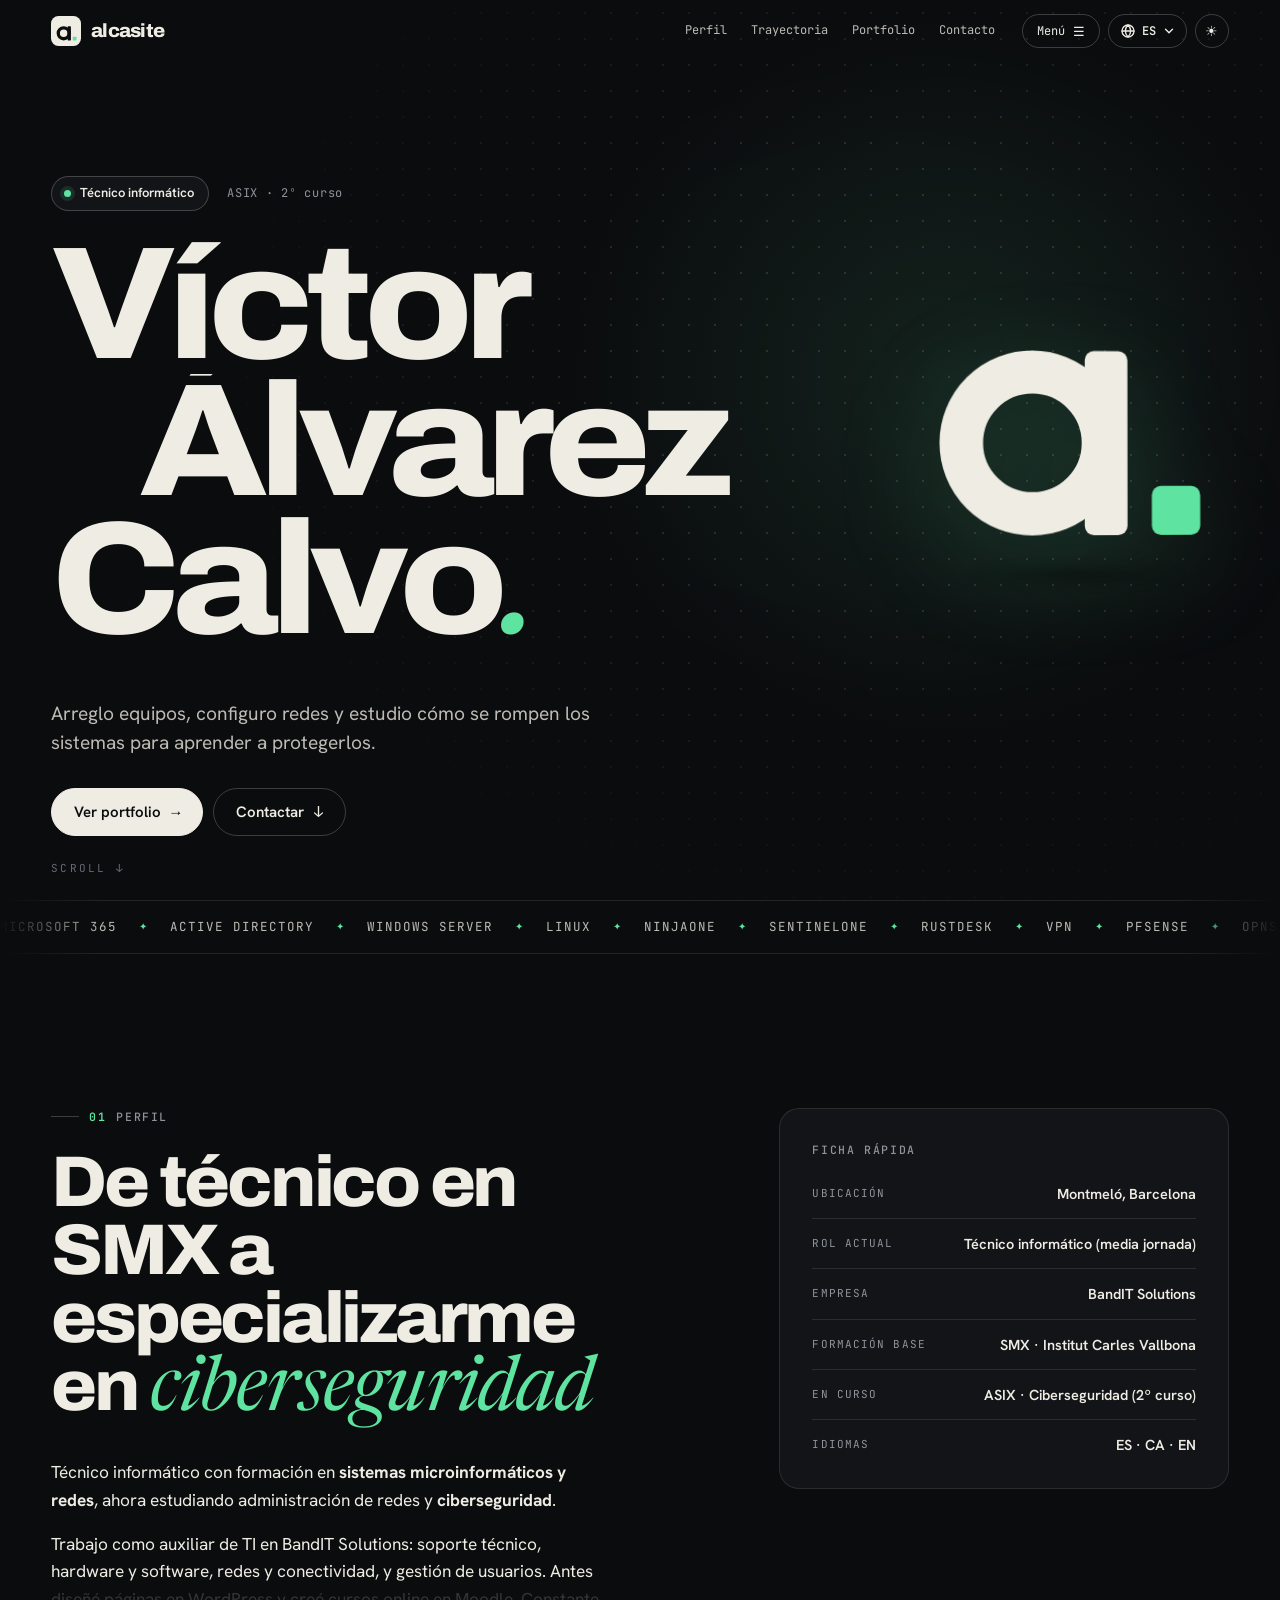
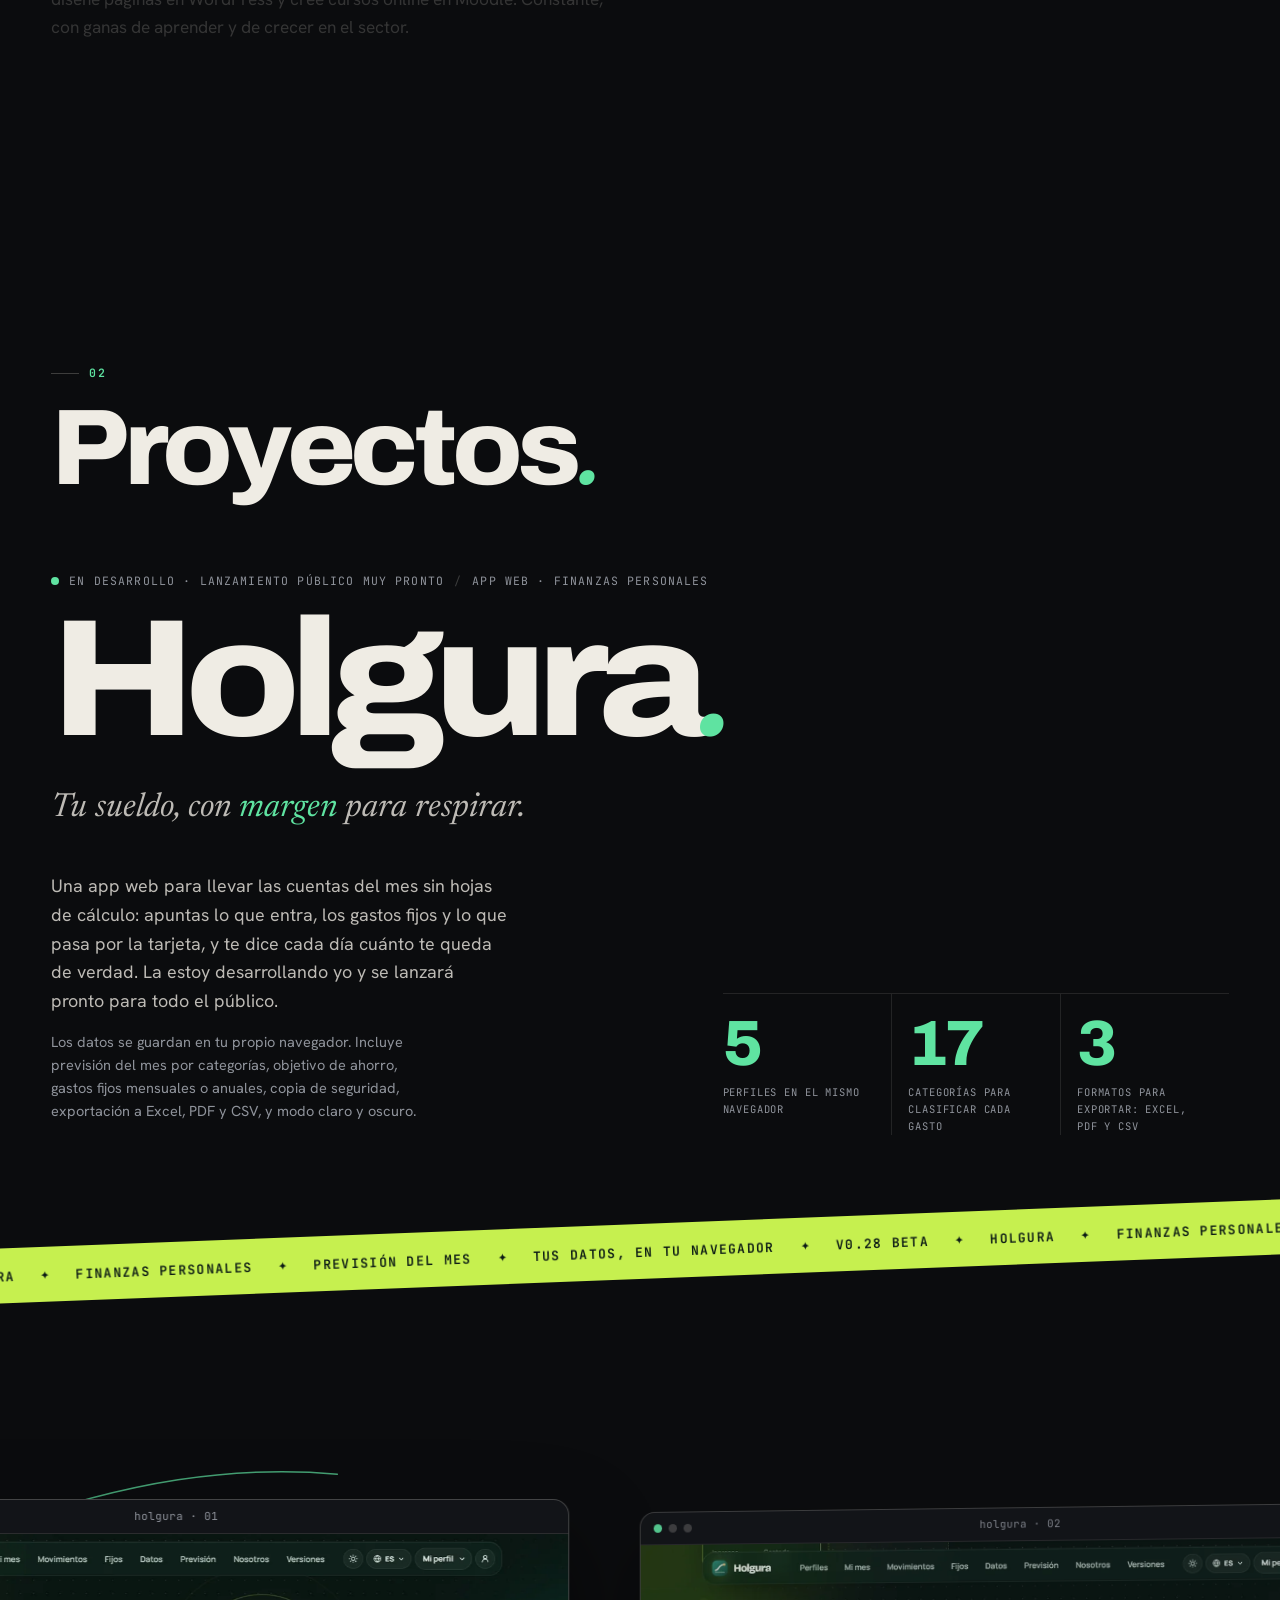
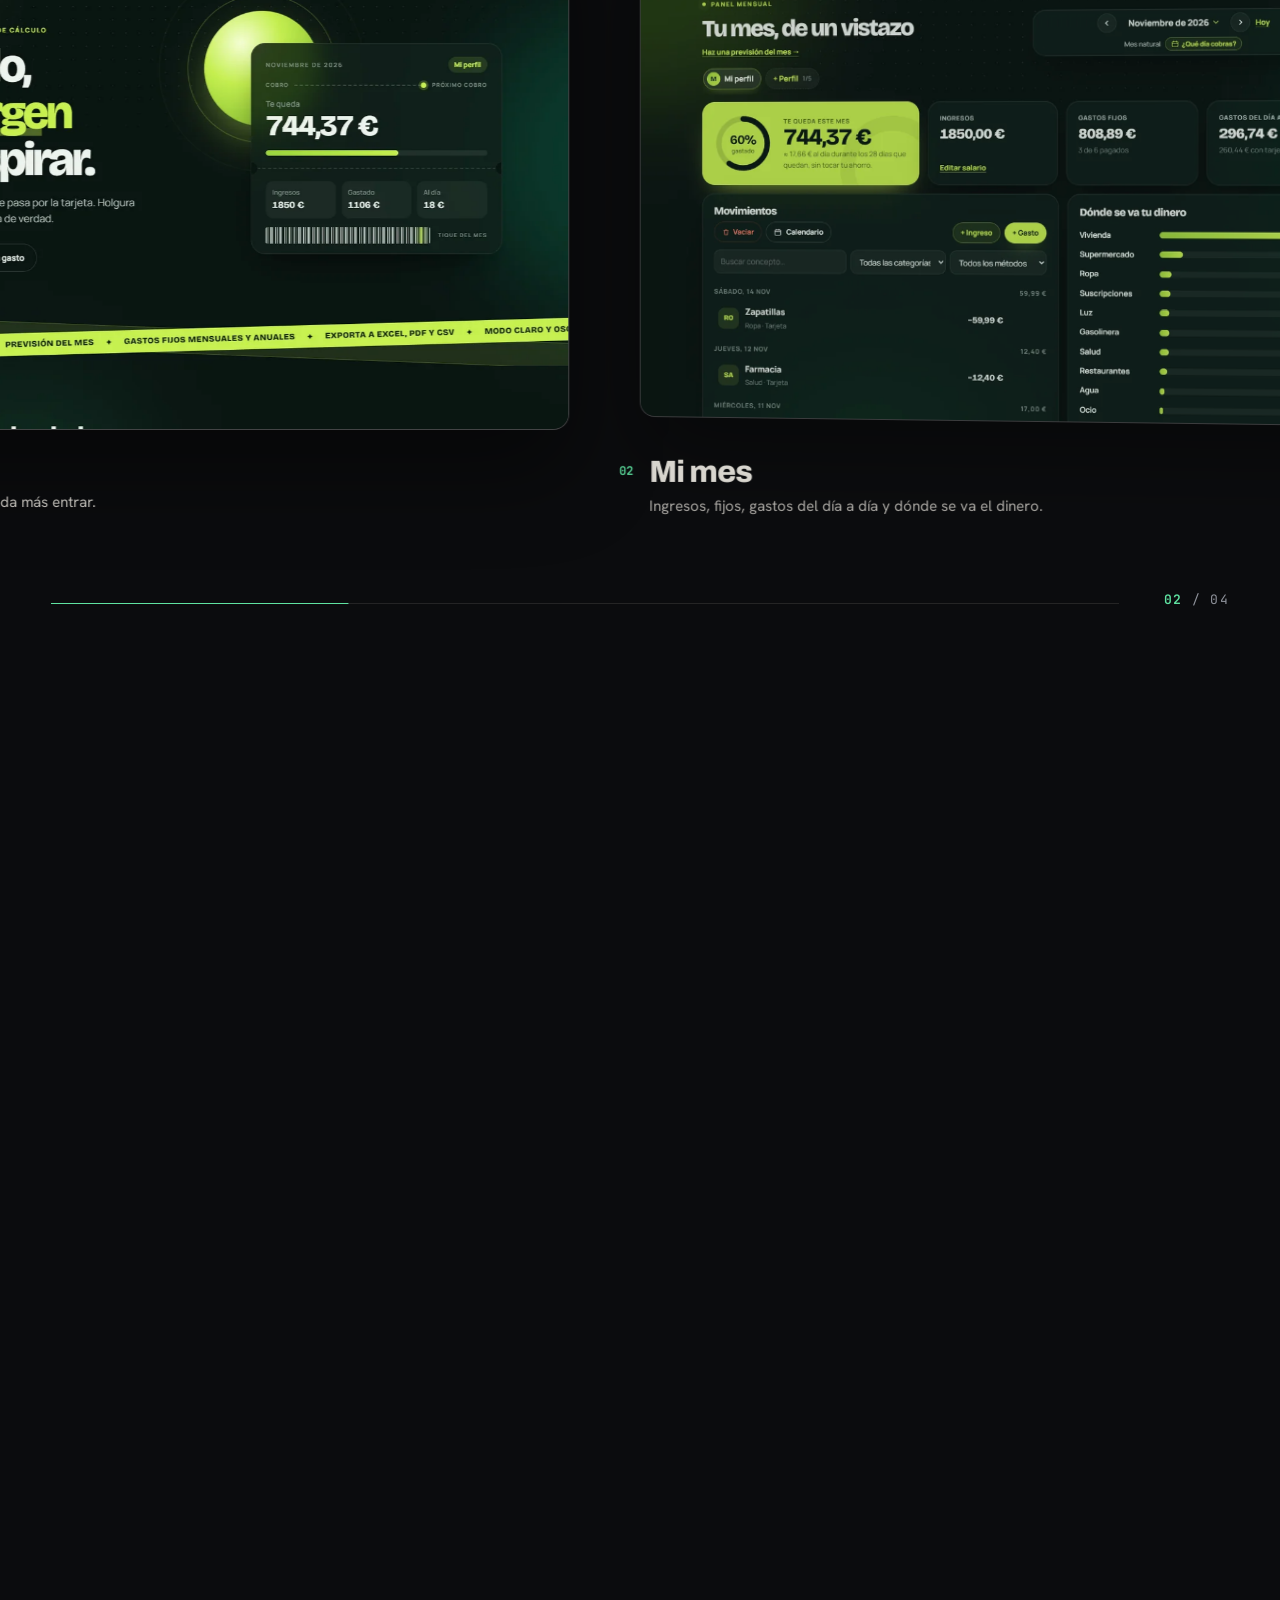
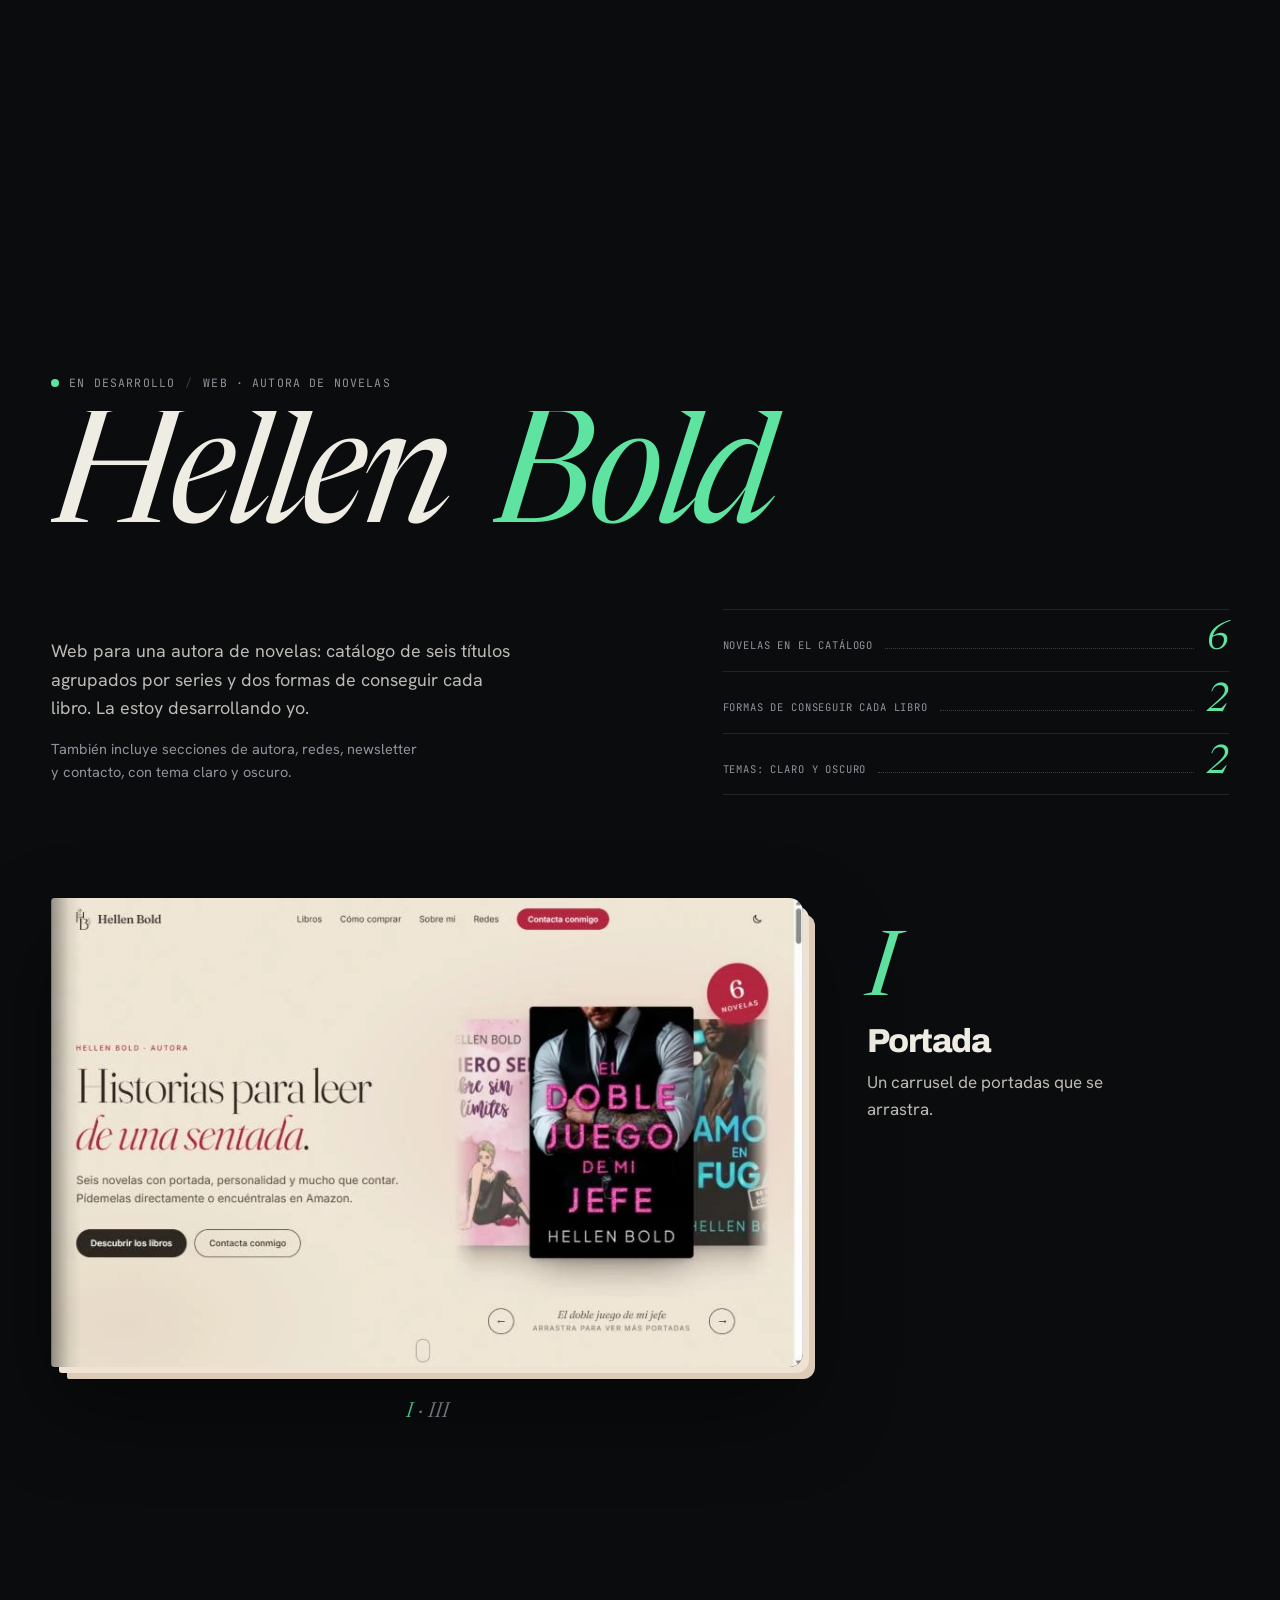
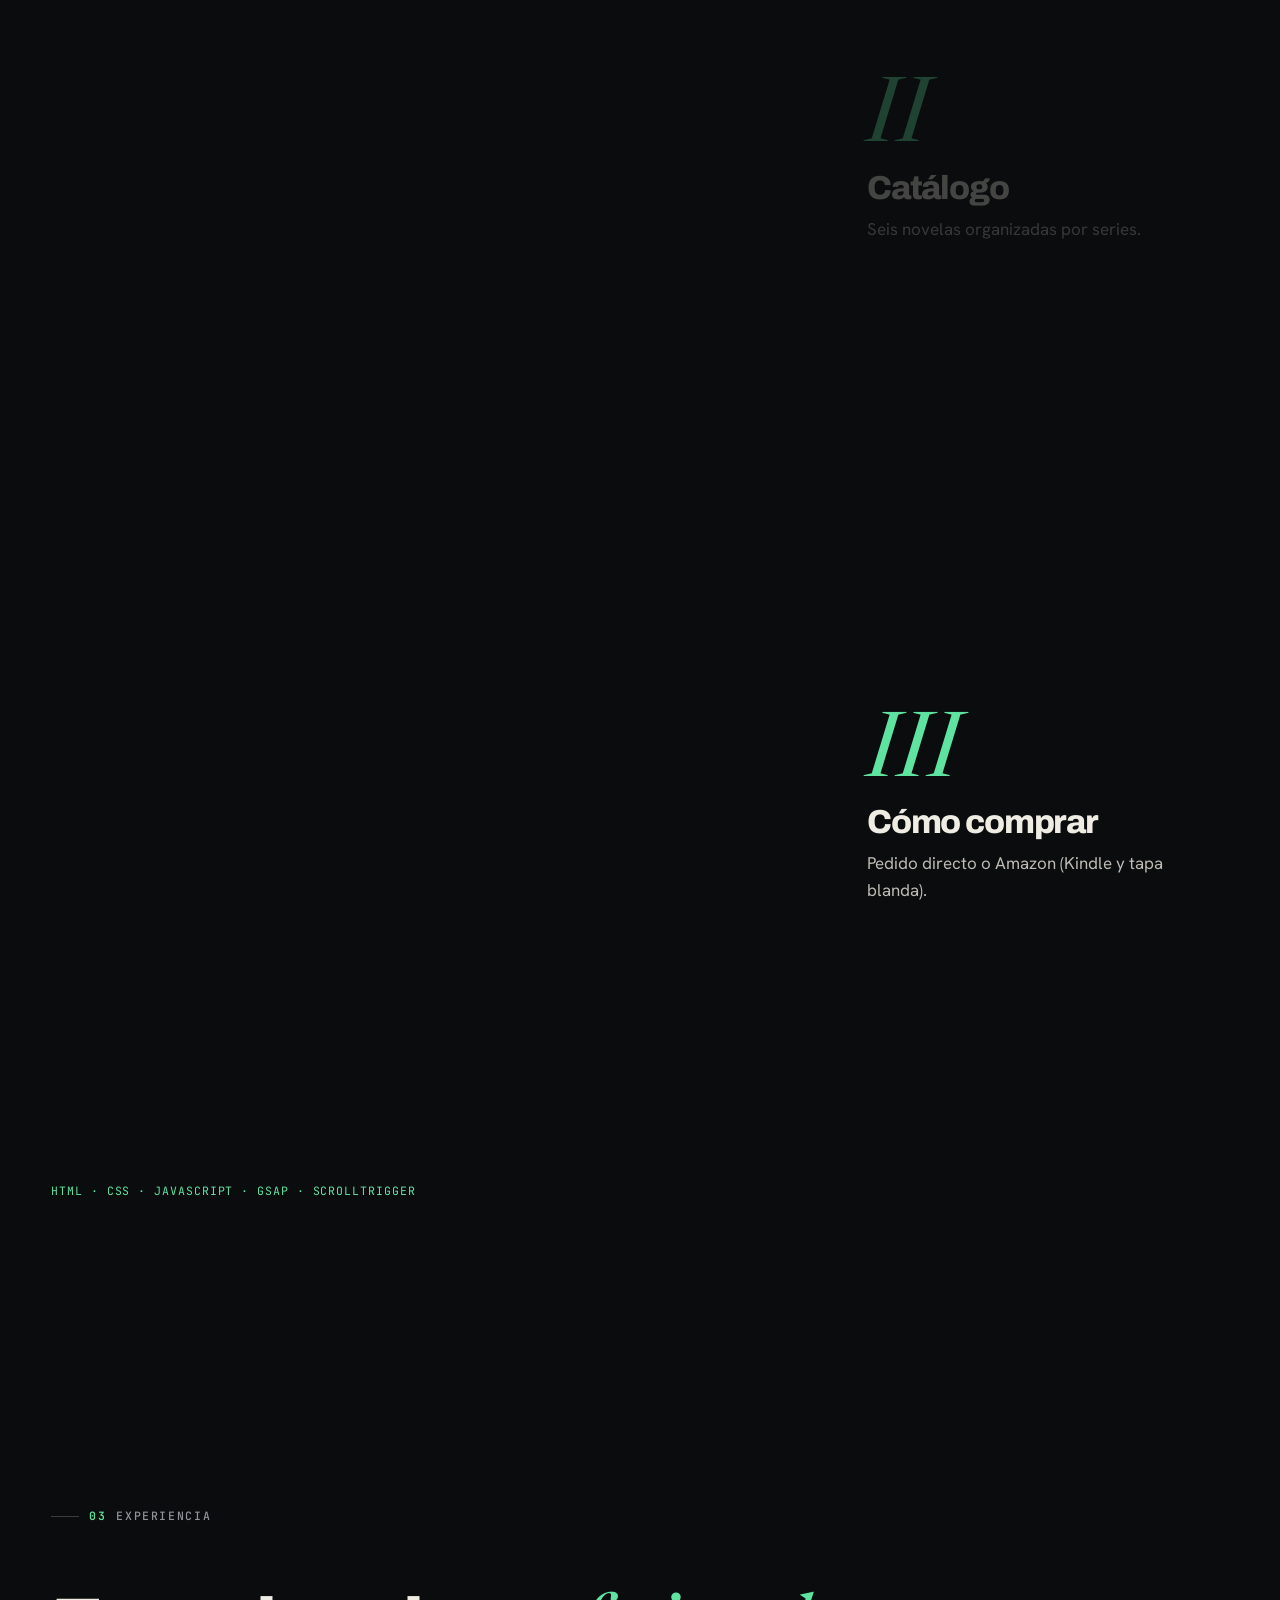
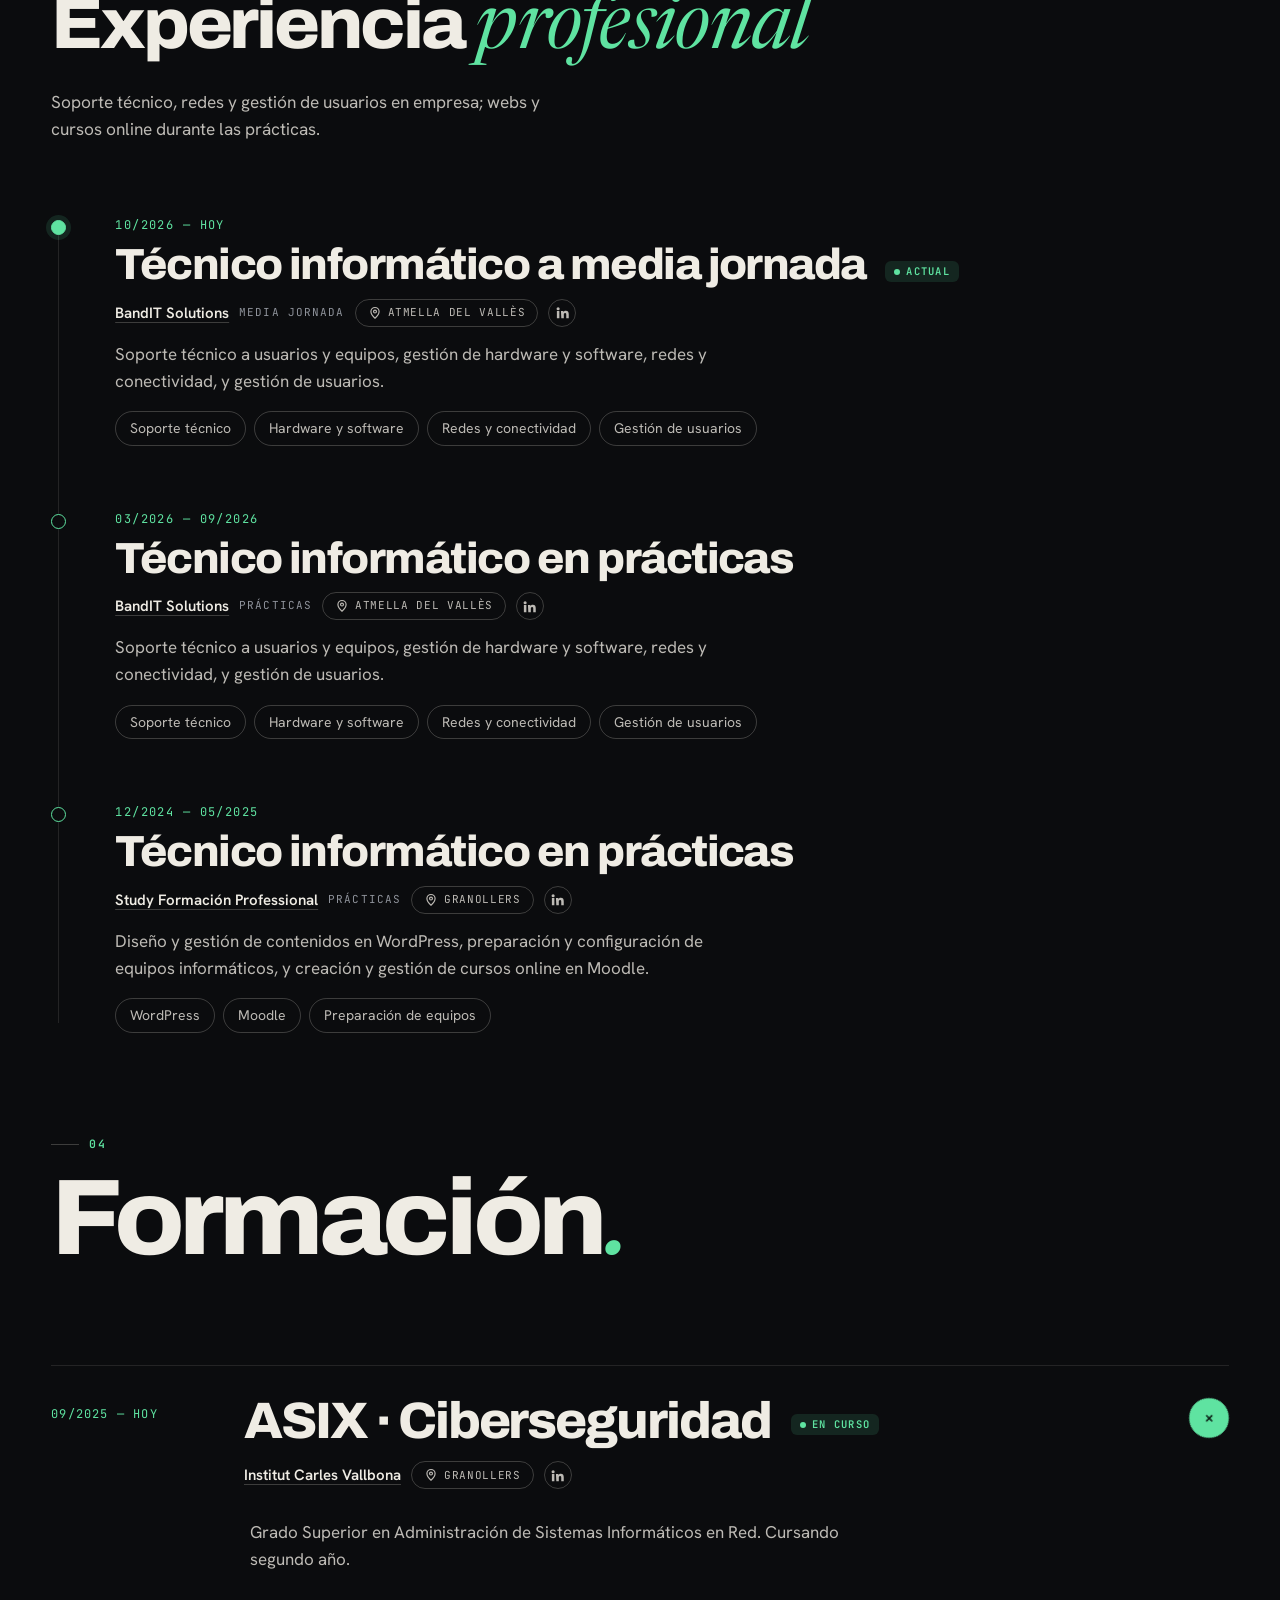
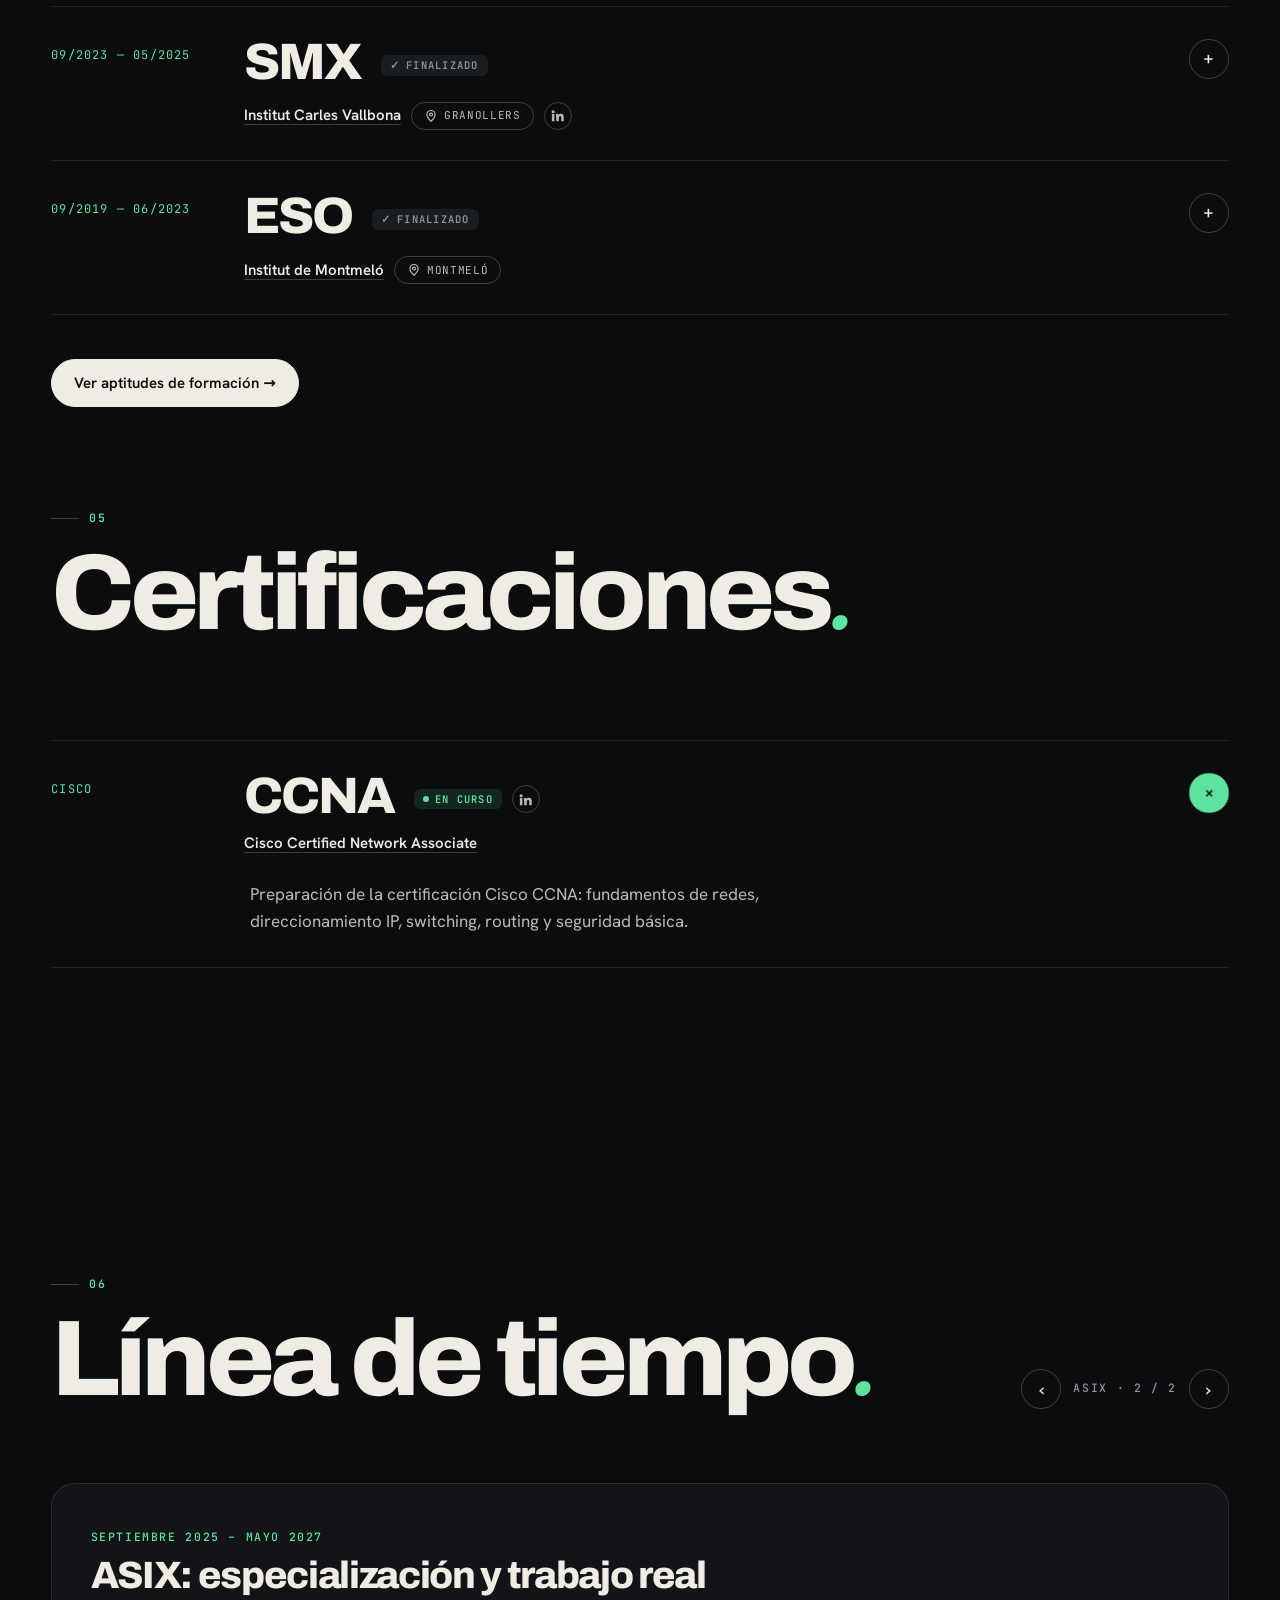
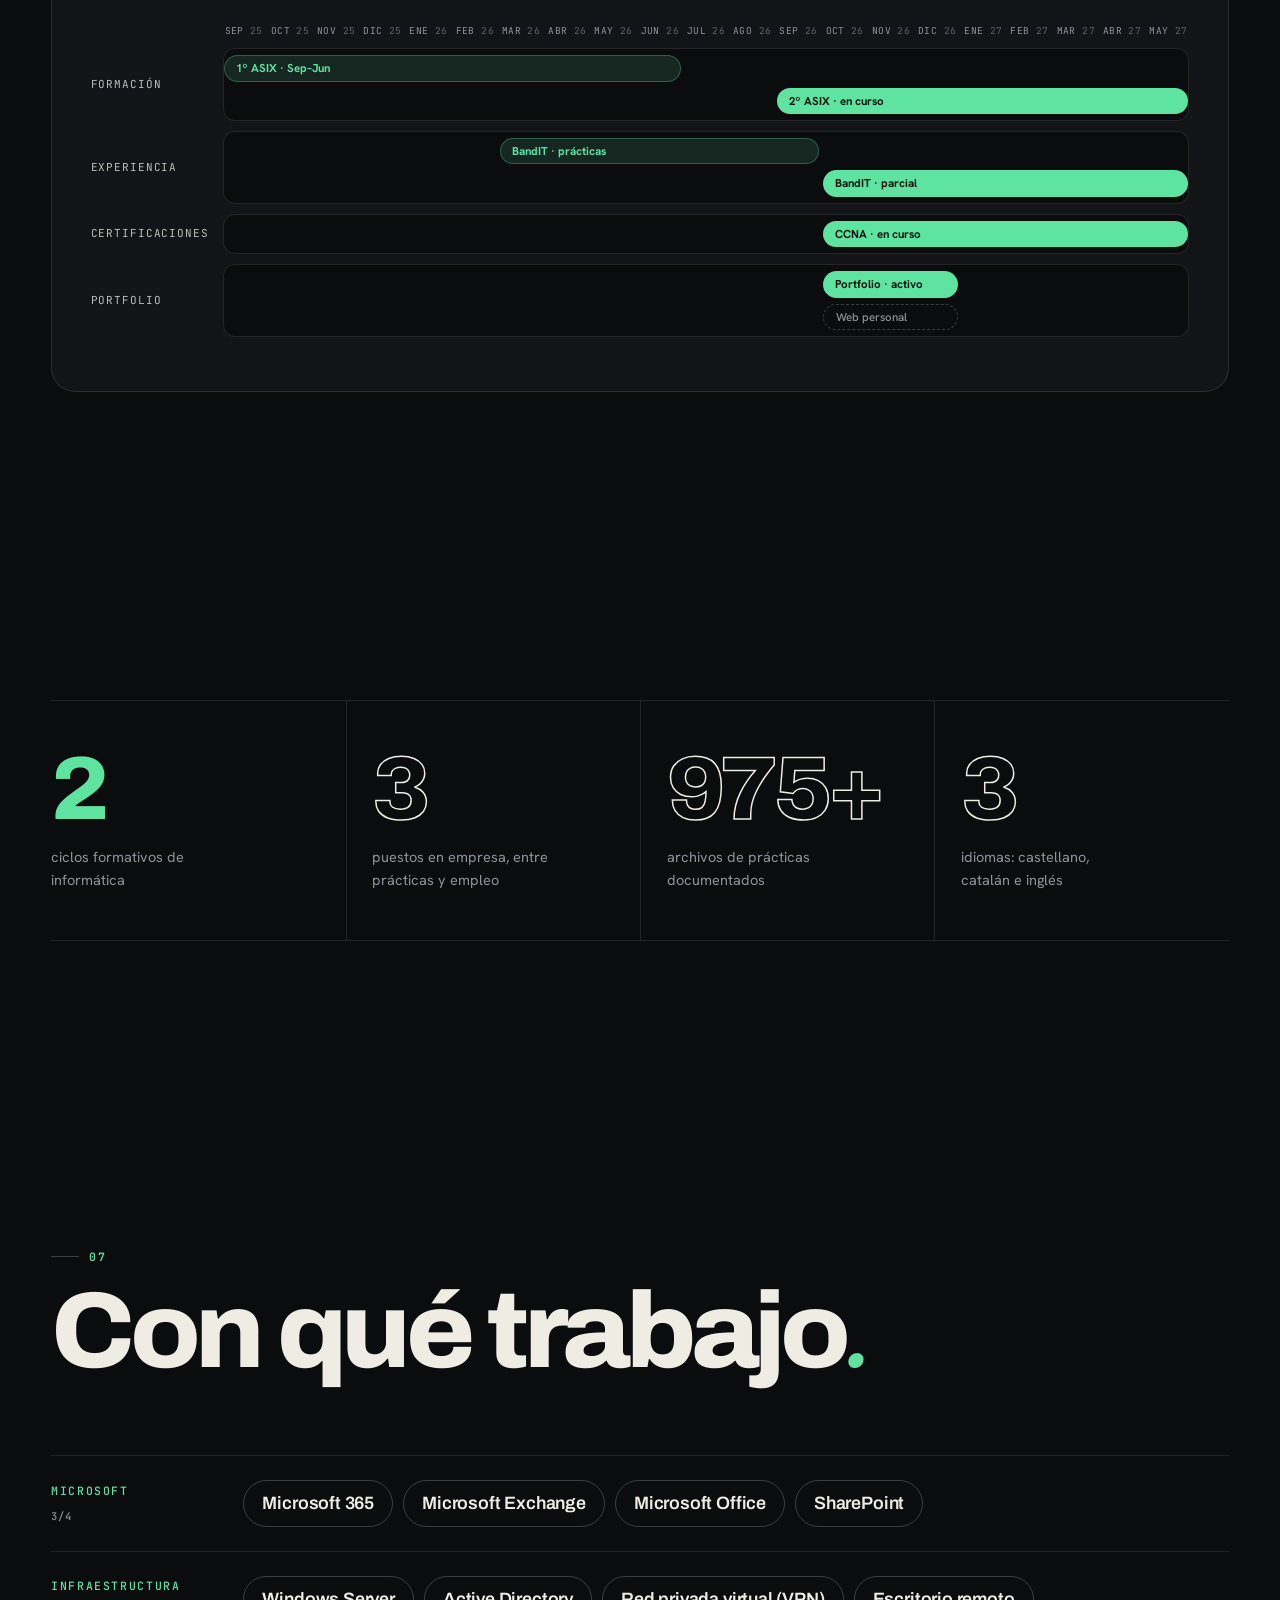
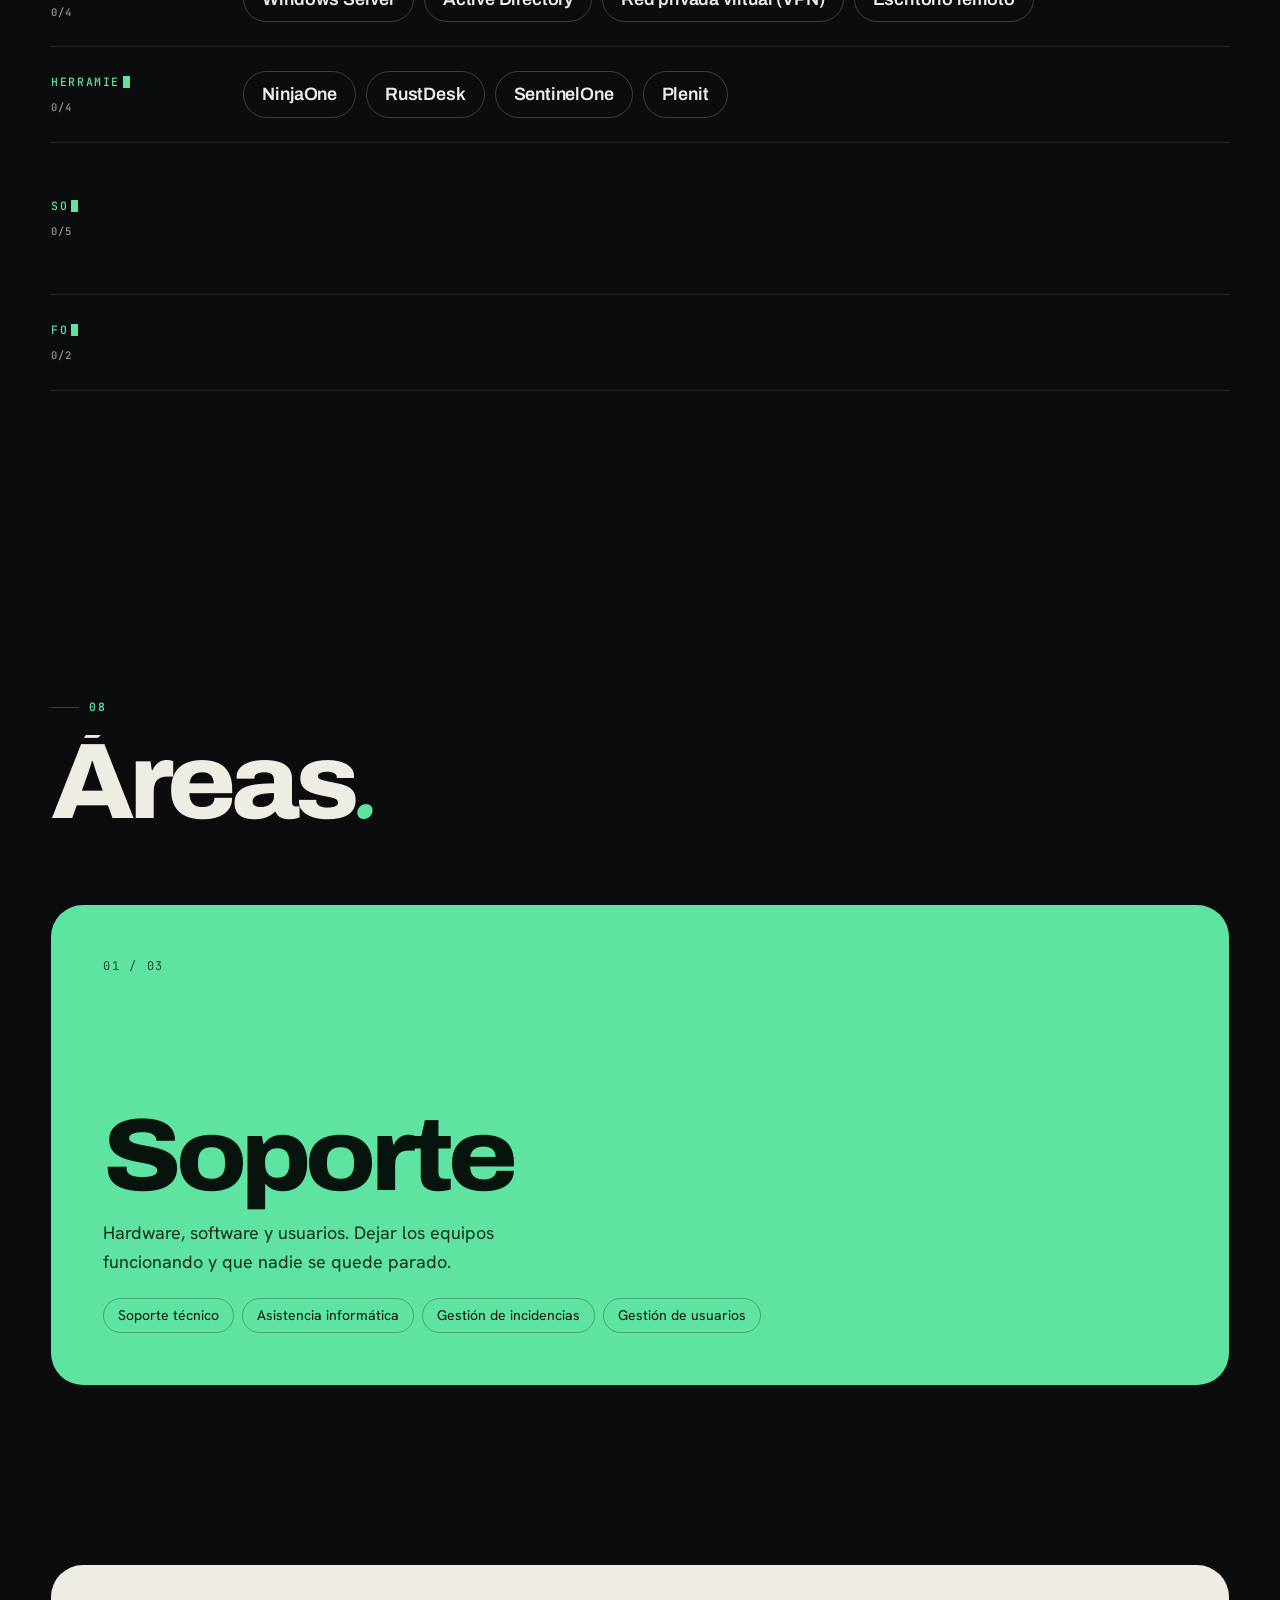
==== index.html @ 00bb38c7 "Proyectos sube justo después del perfil (02) y se renumeran las secciones Co-Authored-By: Claude Opu" ====
<!doctype html>
<html lang="es">
<head>
<meta charset="utf-8">
<meta name="viewport" content="width=device-width, initial-scale=1">
<title>Víctor Álvarez Calvo · Técnico informático</title>
<meta name="description" content="Técnico informático (SMX) y estudiante de ASIX. Soporte, redes y ciberseguridad.">
<meta name="theme-color" content="#0b0c0e">
<script>document.documentElement.className += " js";try{var nav=performance.getEntriesByType("navigation")[0];var internal=document.referrer&&document.referrer.indexOf(location.origin)===0;if(internal&&!(nav&&nav.type==="reload"))document.documentElement.className+=" no-splash";}catch(e){}try{var t=localStorage.getItem("theme");if(t==="light"||t==="dark")document.documentElement.setAttribute("data-theme",t);}catch(e){}</script>
<link rel="icon" href="assets/favicon.ico?v=2" sizes="any">
<link rel="icon" type="image/svg+xml" href="assets/logo/alcasite-mark.svg?v=2">
<link rel="icon" type="image/png" sizes="32x32" href="assets/favicon-32.png?v=2">
<link rel="icon" type="image/png" sizes="192x192" href="assets/icon-192.png?v=2">
<link rel="apple-touch-icon" href="assets/apple-touch-icon.png?v=2">
<link rel="preload" href="assets/fonts/archivo.woff2" as="font" type="font/woff2" crossorigin>
<link rel="stylesheet" href="styles.css?v=20261103f">
<script defer src="main.js?v=20261103f"></script>
</head>
<body>

<div id="splash" class="splash" aria-hidden="true">
  <div class="splash-in">
    <svg class="logo-mark" viewBox="0 0 64 64" aria-hidden="true"><rect class="lm-tile" width="64" height="64" rx="16"/><circle class="lm-a" cx="27" cy="37" r="11.5"/><rect class="lm-s" x="35.5" y="22" width="7" height="30" rx="1.5"/><rect class="lm-c" x="46.5" y="44" width="8" height="8" rx="1.5"/></svg>
    <span class="splash-name">alcasite<i class="caret"></i></span>
    <span class="splash-bar"><i></i></span>
  </div>
</div>

<div class="progress" aria-hidden="true"><span></span></div>

<header class="bar">
  <a class="brand" href="#inicio" aria-label="alcasite"><svg class="logo-mark" viewBox="0 0 64 64" aria-hidden="true"><rect class="lm-tile" width="64" height="64" rx="16"/><circle class="lm-a" cx="27" cy="37" r="11.5"/><rect class="lm-s" x="35.5" y="22" width="7" height="30" rx="1.5"/><rect class="lm-c" x="46.5" y="44" width="8" height="8" rx="1.5"/></svg><span class="wordmark">alcasite</span></a>
  <div class="bar-right">
    <nav>
      <a href="#perfil" data-i18n="nav.profile">Perfil</a>
      <a href="#trayectoria" data-i18n="nav.path">Trayectoria</a>
      <a href="#portfolio" data-i18n="nav.portfolio">Portfolio</a>
      <a href="#contacto" data-i18n="nav.contact">Contacto</a>
    </nav>
    <label class="lang-wrap"><span class="sr">Idioma</span><select id="lang" aria-label="Idioma"><option value="es">Castellano</option><option value="ca">Català</option><option value="en">English</option></select></label>
    <button class="theme" id="theme" type="button" aria-label="Cambiar a tema claro" title="Cambiar tema">☀</button>
  </div>
</header>

<main>
  <!-- HERO -->
  <section class="hero" id="inicio">
    <div class="hero-bg" aria-hidden="true"></div>
    <div class="hero-mark" aria-hidden="true"><div class="hm-obj"><svg class="logo-glyph" viewBox="9 18 50 38" aria-hidden="true"><circle class="lg-a" cx="27" cy="37" r="11.5"/><rect class="lg-s" x="35.5" y="22" width="7" height="30" rx="1.5"/><rect class="lg-c" x="46.5" y="44" width="8" height="8" rx="1.5"/></svg></div><div class="hm-floor"></div></div>
    <div class="hero-kicker">
      <span class="pill"><i></i> <span data-i18n="hero.role">Técnico informático</span></span>
      <span class="kick-txt" data-i18n="hero.year">ASIX · 2º curso</span>
    </div>
    <h1 class="hero-title"><span class="line"><span>Víctor</span></span> <span class="line"><span>Álvarez</span></span> <span class="line"><span>Calvo<em>.</em></span></span></h1>
    <p class="hero-sub" data-i18n="hero.sub">Arreglo equipos, configuro redes y estudio cómo se rompen los sistemas para aprender a protegerlos.</p>
    <div class="hero-cta">
      <a class="btn main" href="https://github.com/valvarez-labs/VictorAlvarez-IT-Portfolio" data-i18n="hero.cta1" target="_blank" rel="noopener noreferrer">Ver portfolio</a>
      <a class="btn" href="#contacto" data-i18n="hero.cta2">Contactar</a>
    </div>
    <div class="scroll-hint" data-i18n="hero.scroll">Scroll ↓</div>
  </section>

  <div class="marquee" role="region" aria-label="Herramientas con las que trabajo" data-i18n-aria="marq.label">
    <ul class="marquee-track"><li>Microsoft 365</li><li>Active Directory</li><li>Windows Server</li><li>Linux</li><li>NinjaOne</li><li>SentinelOne</li><li>RustDesk</li><li>VPN</li><li>pfSense</li><li>OPNsense</li><li>VLAN</li><li>PostgreSQL</li><li>MongoDB</li><li>VirtualBox</li><li>VMware</li><li>Bash</li><li>PowerShell</li><li>Python</li><li>WordPress</li><li>Packet Tracer</li></ul>
    <ul class="marquee-track" aria-hidden="true"><li>Microsoft 365</li><li>Active Directory</li><li>Windows Server</li><li>Linux</li><li>NinjaOne</li><li>SentinelOne</li><li>RustDesk</li><li>VPN</li><li>pfSense</li><li>OPNsense</li><li>VLAN</li><li>PostgreSQL</li><li>MongoDB</li><li>VirtualBox</li><li>VMware</li><li>Bash</li><li>PowerShell</li><li>Python</li><li>WordPress</li><li>Packet Tracer</li></ul>
  </div>

  <!-- PERFIL -->
  <section class="block" id="perfil">
    <div class="wrap about">
      <div class="about-text">
        <div class="sec-head" style="margin-bottom:22px"><span class="eyebrow"><b>01</b> <span data-i18n="sec.profile">Perfil</span></span></div>
        <h2 class="about-title" data-i18n-html="about.title">De técnico en SMX a especializarme en <em>ciberseguridad</em></h2>
        <p class="about-p reveal" data-i18n-html="profile.1">Técnico informático con formación en <mark>sistemas microinformáticos y redes</mark>, ahora estudiando administración de redes y <mark>ciberseguridad</mark>.</p>
        <p class="about-p reveal" data-i18n="profile.2">Trabajo como auxiliar de TI en BandIT Solutions: soporte técnico, hardware y software, redes y conectividad, y gestión de usuarios. Antes diseñé páginas en WordPress y creé cursos online en Moodle. Constante, con ganas de aprender y de crecer en el sector.</p>
      </div>
      <aside class="card-fast reveal" aria-labelledby="fast-title">
        <h3 id="fast-title" class="label" data-i18n="card.title">Ficha rápida</h3>
        <dl>
          <div><dt data-i18n="card.loc">Ubicación</dt><dd>Montmeló, Barcelona</dd></div>
          <div><dt data-i18n="card.role">Rol actual</dt><dd data-i18n="card.role.v">Técnico informático (media jornada)</dd></div>
          <div><dt data-i18n="card.company">Empresa</dt><dd>BandIT Solutions</dd></div>
          <div><dt data-i18n="card.base">Formación base</dt><dd>SMX · Institut Carles Vallbona</dd></div>
          <div><dt data-i18n="card.now">En curso</dt><dd data-i18n="card.now.v">ASIX · Ciberseguridad (2º curso)</dd></div>
          <div><dt data-i18n="card.lang">Idiomas</dt><dd>ES · CA · EN</dd></div>
        </dl>
      </aside>
    </div>
  </section>

  <!-- PROYECTOS -->
  <section class="block projects" id="proyectos">
    <div class="wrap">
      <div class="sec-head"><span class="eyebrow"><b>02</b></span><h2 class="sec-title" data-i18n="sec.projects">Proyectos</h2></div>
    </div>

    <!-- Holgura: proyecto principal (la sección se queda fija y las capturas pasan en horizontal) -->
    <div class="chapter ch-hg" id="holgura" data-chapter="hg">
      <div class="wrap">
        <div class="ch-head">
          <p class="project-meta"><span class="dot" aria-hidden="true"></span><span data-i18n="hg.status">En desarrollo · lanzamiento público muy pronto</span><span class="sep">/</span><span data-i18n="hg.type">App web · Finanzas personales</span></p>
          <h3 class="ch-title"><span class="lm"><span>Holgura<em>.</em></span></span></h3>
          <p class="ch-tagline" data-i18n-html="hg.tag">Tu sueldo, con <em>margen</em> para respirar.</p>
          <div class="ch-grid">
            <div>
              <p class="project-desc" data-i18n="hg.desc">Una app web para llevar las cuentas del mes sin hojas de cálculo: apuntas lo que entra, los gastos fijos y lo que pasa por la tarjeta, y te dice cada día cuánto te queda de verdad. La estoy desarrollando yo y se lanzará pronto para todo el público.</p>
              <p class="project-more" data-i18n="hg.more">Los datos se guardan en tu propio navegador. Incluye previsión del mes por categorías, objetivo de ahorro, gastos fijos mensuales o anuales, copia de seguridad, exportación a Excel, PDF y CSV, y modo claro y oscuro.</p>
            </div>
            <div class="facts">
              <div><b data-count="5">5</b><small data-i18n="hg.f1">perfiles en el mismo navegador</small></div>
              <div><b data-count="17">17</b><small data-i18n="hg.f2">categorías para clasificar cada gasto</small></div>
              <div><b data-count="3">3</b><small data-i18n="hg.f3">formatos para exportar: Excel, PDF y CSV</small></div>
            </div>
          </div>
        </div>
      </div>

      <div class="ribbon" aria-hidden="true"><div class="ribbon-track"><span>Holgura</span><span data-i18n="hg.r1">Finanzas personales</span><span data-i18n="hg.r2">Previsión del mes</span><span data-i18n="hg.r3">Tus datos, en tu navegador</span><span>v0.28 beta</span></div></div>

      <div class="hs">
        <div class="hs-sticky">
          <svg class="hs-thread" viewBox="0 0 1200 120" preserveAspectRatio="none" aria-hidden="true"><path class="hs-path" d="M0 90 C 180 20, 320 20, 460 70 S 760 120, 900 50 S 1120 10, 1200 40"/></svg>
          <div class="hs-count" aria-hidden="true"><b class="hs-n">01</b> / <span class="hs-total">04</span></div>
          <div class="hs-track" role="list" aria-label="Capturas de Holgura" data-i18n-aria="hg.tabs">
            <div class="hs-stop hs-intro" role="listitem">
              <span class="eyebrow" data-i18n="hg.url">Holgura · beta en desarrollo</span>
              <h4 class="hs-big" data-i18n="hg.tabs">Capturas de la app</h4>
              <p class="project-tech">HTML · CSS · JavaScript</p>
              <span class="hs-hint" aria-hidden="true">→</span>
            </div>
            <figure class="hs-stop" role="listitem">
              <div class="frame"><div class="frame-bar"><i></i><i></i><i></i><span>holgura · 01</span></div><img src="assets/projects/holgura-inicio.webp?v=2" alt="Captura de la portada de Holgura con el resumen del mes" data-i18n-alt="hg.alt1" width="1280" height="800" loading="lazy"></div>
              <figcaption class="cap"><b>01</b><div><h4 data-i18n="hg.t1">Inicio</h4><p data-i18n="hg.s1">Lo que te queda este mes, nada más entrar.</p></div></figcaption>
            </figure>
            <figure class="hs-stop" role="listitem">
              <div class="frame"><div class="frame-bar"><i></i><i></i><i></i><span>holgura · 02</span></div><img src="assets/projects/holgura-mes.webp?v=2" alt="Captura del panel mensual de Holgura con movimientos y gasto por categorías" data-i18n-alt="hg.alt2" width="1280" height="800" loading="lazy"></div>
              <figcaption class="cap"><b>02</b><div><h4 data-i18n="hg.t2">Mi mes</h4><p data-i18n="hg.s2">Ingresos, fijos, gastos del día a día y dónde se va el dinero.</p></div></figcaption>
            </figure>
            <figure class="hs-stop" role="listitem">
              <div class="frame"><div class="frame-bar"><i></i><i></i><i></i><span>holgura · 03</span></div><img src="assets/projects/holgura-fijos.webp?v=2" alt="Captura de la lista de gastos fijos mensuales de Holgura" data-i18n-alt="hg.alt3" width="1280" height="800" loading="lazy"></div>
              <figcaption class="cap"><b>03</b><div><h4 data-i18n="hg.t3">Gastos fijos</h4><p data-i18n="hg.s3">Se repiten solos cada mes y se marcan cuando se cobran.</p></div></figcaption>
            </figure>
            <figure class="hs-stop" role="listitem">
              <div class="frame"><div class="frame-bar"><i></i><i></i><i></i><span>holgura · 04</span></div><img src="assets/projects/holgura-prevision.webp?v=2" alt="Captura de la previsión del mes de Holgura" data-i18n-alt="hg.alt4" width="1280" height="800" loading="lazy"></div>
              <figcaption class="cap"><b>04</b><div><h4 data-i18n="hg.t4">Previsión</h4><p data-i18n="hg.s4">Lo que crees que gastarás y cuánto te sobraría.</p></div></figcaption>
            </figure>
          </div>
          <div class="hs-bar" aria-hidden="true"><i></i></div>
        </div>
      </div>
    </div>

    <!-- Hellen Bold: el libro se queda fijo y pasa de página según avanzan los capítulos -->
    <div class="chapter ch-hb" id="hellenbold" data-chapter="hb">
      <div class="wrap">
        <div class="hb-head">
          <p class="project-meta"><span class="dot" aria-hidden="true"></span><span data-i18n="proj.status">En desarrollo</span><span class="sep">/</span><span data-i18n="proj.type">Web · Autora de novelas</span></p>
          <h3 class="hb-title"><span class="lm"><span>Hellen</span></span> <span class="lm"><span>Bold</span></span></h3>
          <div class="hb-intro">
            <div>
              <p class="project-desc" data-i18n="proj.desc">Web para una autora de novelas: catálogo de seis títulos agrupados por series y dos formas de conseguir cada libro. La estoy desarrollando yo.</p>
              <p class="project-more" data-i18n="proj.more">También incluye secciones de autora, redes, newsletter y contacto, con tema claro y oscuro.</p>
            </div>
            <dl class="hb-index">
              <div><dt data-i18n="proj.f1">novelas en el catálogo</dt><dd data-count="6">6</dd></div>
              <div><dt data-i18n="proj.f2">formas de conseguir cada libro</dt><dd data-count="2">2</dd></div>
              <div><dt data-i18n="proj.f3">temas: claro y oscuro</dt><dd data-count="2">2</dd></div>
            </dl>
          </div>
        </div>

        <div class="hb-story">
          <div class="hb-book">
            <div class="hb-sheet">
              <img class="hb-page is-on" src="assets/projects/hellenbold-portada.webp" alt="Captura de la portada de la web de Hellen Bold" data-i18n-alt="proj.alt1" width="800" height="500" loading="lazy">
              <img class="hb-page" src="assets/projects/hellenbold-catalogo.webp?v=3" alt="Captura del catálogo de novelas de la web de Hellen Bold" data-i18n-alt="proj.alt2" width="800" height="500" loading="lazy">
              <img class="hb-page" src="assets/projects/hellenbold-compra.webp" alt="Captura de la sección Cómo comprar de la web de Hellen Bold" data-i18n-alt="proj.alt3" width="800" height="500" loading="lazy">
              <span class="hb-fold" aria-hidden="true"></span>
            </div>
            <p class="hb-folio" aria-hidden="true"><span class="hb-folio-n">I</span> · III</p>
          </div>
          <ol class="hb-steps">
            <li class="hb-step is-on"><span class="hb-num" aria-hidden="true">I</span><h4 data-i18n="proj.t1">Portada</h4><p data-i18n="proj.s1">Un carrusel de portadas que se arrastra.</p></li>
            <li class="hb-step"><span class="hb-num" aria-hidden="true">II</span><h4 data-i18n="proj.t2">Catálogo</h4><p data-i18n="proj.s2">Seis novelas organizadas por series.</p></li>
            <li class="hb-step"><span class="hb-num" aria-hidden="true">III</span><h4 data-i18n="proj.t3">Cómo comprar</h4><p data-i18n="proj.s3">Pedido directo o Amazon (Kindle y tapa blanda).</p></li>
          </ol>
        </div>
        <p class="project-tech hb-tech">HTML · CSS · JavaScript · GSAP · ScrollTrigger</p>
      </div>
    </div>
  </section>

  <!-- TRAYECTORIA -->
  <section class="block" id="trayectoria">
    <div class="wrap">
      <div class="sec-head" id="experiencia"><span class="eyebrow"><b>03</b> <span data-i18n="sec.exp">Experiencia</span></span></div>
      <h2 class="xp-title" data-i18n-html="exp.title">Experiencia <em>profesional</em></h2>
      <p class="xp-lead" data-i18n="exp.lead">Soporte técnico, redes y gestión de usuarios en empresa; webs y cursos online durante las prácticas.</p>
      <ol class="xp reveal">
        <li class="xp-item current">
          <span class="xp-dot" aria-hidden="true"></span>
          <div class="xp-head"><h3><span data-i18n="job.part">Técnico informático a media jornada</span> <span class="tag" data-i18n="tag.current">Actual</span></h3><span class="xp-date">10/2026 — <span data-i18n="date.today">hoy</span></span></div>
          <p class="xp-co"><a href="https://bandit.solutions/" target="_blank" rel="noopener noreferrer">BandIT Solutions</a> <span class="xp-kind" data-i18n="type.part">Media jornada</span> <a class="xp-place" href="https://maps.app.goo.gl/4NSNkwsHWkzc2vzp8" target="_blank" rel="noopener noreferrer" title="Ver ubicación en Google Maps"><svg class="ico" viewBox="0 0 24 24" width="14" height="14" fill="none" stroke="currentColor" stroke-width="2" stroke-linecap="round" stroke-linejoin="round" aria-hidden="true"><path d="M12 21s-7-6.2-7-11.5a7 7 0 0 1 14 0C19 14.8 12 21 12 21z"/><circle cx="12" cy="9.5" r="2.5"/></svg>Atmella del Vallès</a><a class="xp-in" href="https://www.linkedin.com/company/bandit-advanced-solutions/" target="_blank" rel="noopener noreferrer" aria-label="LinkedIn de BandIT Solutions" title="LinkedIn de BandIT Solutions"><svg class="ico" viewBox="0 0 24 24" width="15" height="15" fill="currentColor" aria-hidden="true"><path d="M4.98 3.5a2.5 2.5 0 1 1 0 5 2.5 2.5 0 0 1 0-5zM3 9.5h4V21H3zM9.5 9.5h3.8v1.6h.1c.5-1 1.8-2 3.8-2 4 0 4.8 2.600 4.8 6V21h-4v-5.200c0-1.300 0-2.900-1.8-2.900s-2.100 1.400-2.100 2.8V21h-4z"/></svg></a></p>
          <p class="xp-desc" data-i18n="xp.1">Soporte técnico a usuarios y equipos, gestión de hardware y software, redes y conectividad, y gestión de usuarios.</p>
          <ul class="chips"><li data-i18n="l.support">Soporte técnico</li><li data-i18n="chip.hwsw">Hardware y software</li><li data-i18n="chip.net">Redes y conectividad</li><li data-i18n="l.users">Gestión de usuarios</li></ul>
        </li>
        <li class="xp-item">
          <span class="xp-dot" aria-hidden="true"></span>
          <div class="xp-head"><h3 data-i18n="job.intern">Técnico informático en prácticas</h3><span class="xp-date">03/2026 — 09/2026</span></div>
          <p class="xp-co"><a href="https://bandit.solutions/" target="_blank" rel="noopener noreferrer">BandIT Solutions</a> <span class="xp-kind" data-i18n="type.intern">Prácticas</span> <a class="xp-place" href="https://maps.app.goo.gl/4NSNkwsHWkzc2vzp8" target="_blank" rel="noopener noreferrer" title="Ver ubicación en Google Maps"><svg class="ico" viewBox="0 0 24 24" width="14" height="14" fill="none" stroke="currentColor" stroke-width="2" stroke-linecap="round" stroke-linejoin="round" aria-hidden="true"><path d="M12 21s-7-6.2-7-11.5a7 7 0 0 1 14 0C19 14.8 12 21 12 21z"/><circle cx="12" cy="9.5" r="2.5"/></svg>Atmella del Vallès</a><a class="xp-in" href="https://www.linkedin.com/company/bandit-advanced-solutions/" target="_blank" rel="noopener noreferrer" aria-label="LinkedIn de BandIT Solutions" title="LinkedIn de BandIT Solutions"><svg class="ico" viewBox="0 0 24 24" width="15" height="15" fill="currentColor" aria-hidden="true"><path d="M4.98 3.5a2.5 2.5 0 1 1 0 5 2.5 2.5 0 0 1 0-5zM3 9.5h4V21H3zM9.5 9.5h3.8v1.6h.1c.5-1 1.8-2 3.8-2 4 0 4.8 2.600 4.8 6V21h-4v-5.200c0-1.300 0-2.900-1.8-2.900s-2.100 1.400-2.100 2.8V21h-4z"/></svg></a></p>
          <p class="xp-desc" data-i18n="xp.1">Soporte técnico a usuarios y equipos, gestión de hardware y software, redes y conectividad, y gestión de usuarios.</p>
          <ul class="chips"><li data-i18n="l.support">Soporte técnico</li><li data-i18n="chip.hwsw">Hardware y software</li><li data-i18n="chip.net">Redes y conectividad</li><li data-i18n="l.users">Gestión de usuarios</li></ul>
        </li>
        <li class="xp-item">
          <span class="xp-dot" aria-hidden="true"></span>
          <div class="xp-head"><h3 data-i18n="job.intern">Técnico informático en prácticas</h3><span class="xp-date">12/2024 — 05/2025</span></div>
          <p class="xp-co"><a href="https://studyfp.com/" target="_blank" rel="noopener noreferrer">Study Formación Professional</a> <span class="xp-kind" data-i18n="type.intern">Prácticas</span> <a class="xp-place" href="https://maps.app.goo.gl/3c4s4iRqTuC13iS67" target="_blank" rel="noopener noreferrer" title="Ver ubicación en Google Maps"><svg class="ico" viewBox="0 0 24 24" width="14" height="14" fill="none" stroke="currentColor" stroke-width="2" stroke-linecap="round" stroke-linejoin="round" aria-hidden="true"><path d="M12 21s-7-6.2-7-11.5a7 7 0 0 1 14 0C19 14.8 12 21 12 21z"/><circle cx="12" cy="9.5" r="2.5"/></svg>Granollers</a><a class="xp-in" href="https://www.linkedin.com/company/formacionprofesionalstudy/posts/?feedView=all" target="_blank" rel="noopener noreferrer" aria-label="LinkedIn de Study FP" title="LinkedIn de Study FP"><svg class="ico" viewBox="0 0 24 24" width="15" height="15" fill="currentColor" aria-hidden="true"><path d="M4.98 3.5a2.5 2.5 0 1 1 0 5 2.5 2.5 0 0 1 0-5zM3 9.5h4V21H3zM9.5 9.5h3.8v1.6h.1c.5-1 1.8-2 3.8-2 4 0 4.8 2.600 4.8 6V21h-4v-5.200c0-1.300 0-2.900-1.8-2.900s-2.100 1.400-2.100 2.8V21h-4z"/></svg></a></p>
          <p class="xp-desc" data-i18n="xp.3">Diseño y gestión de contenidos en WordPress, preparación y configuración de equipos informáticos, y creación y gestión de cursos online en Moodle.</p>
          <ul class="chips"><li>WordPress</li><li>Moodle</li><li data-i18n="chip.setup">Preparación de equipos</li></ul>
        </li>
      </ol>

      <div class="sec-head" id="formacion" style="margin-top:clamp(56px,8vw,110px)"><span class="eyebrow"><b>04</b></span><h2 class="sec-title" data-i18n="sec.edu">Formación</h2></div>
      <div class="rows reveal">
        <div class="row" data-open="true">
          <div class="row-head" role="button" tabindex="0" aria-expanded="true">
            <span class="row-year">09/2025 — <span data-i18n="date.today">hoy</span></span>
            <span class="row-name">ASIX · Ciberseguridad <span class="tag" data-i18n="tag.ongoing">En curso</span><small><a href="https://agora.xtec.cat/ies-carles-vallbona/" target="_blank" rel="noopener noreferrer">Institut Carles Vallbona</a> <a class="xp-place" href="https://maps.app.goo.gl/ktJg6XVofQDGzp129" target="_blank" rel="noopener noreferrer" title="Ver ubicación en Google Maps"><svg class="ico" viewBox="0 0 24 24" width="14" height="14" fill="none" stroke="currentColor" stroke-width="2" stroke-linecap="round" stroke-linejoin="round" aria-hidden="true"><path d="M12 21s-7-6.2-7-11.5a7 7 0 0 1 14 0C19 14.8 12 21 12 21z"/><circle cx="12" cy="9.5" r="2.5"/></svg>Granollers</a><a class="xp-in" href="https://www.linkedin.com/company/institut-carles-vallbona/posts/?feedView=all" target="_blank" rel="noopener noreferrer" aria-label="LinkedIn de l'Institut Carles Vallbona" title="LinkedIn de l'Institut Carles Vallbona"><svg class="ico" viewBox="0 0 24 24" width="15" height="15" fill="currentColor" aria-hidden="true"><path d="M4.98 3.5a2.5 2.5 0 1 1 0 5 2.5 2.5 0 0 1 0-5zM3 9.5h4V21H3zM9.5 9.5h3.8v1.6h.1c.5-1 1.8-2 3.8-2 4 0 4.8 2.6 4.8 6V21h-4v-5.2c0-1.3 0-2.9-1.8-2.9s-2.1 1.4-2.1 2.8V21h-4z"/></svg></a></small></span>
            <span class="row-plus" aria-hidden="true">+</span>
          </div>
          <div class="row-body"><div><p data-i18n="edu.asix">Grado Superior en Administración de Sistemas Informáticos en Red. Cursando segundo año.</p></div></div>
        </div>
        <div class="row">
          <div class="row-head" role="button" tabindex="0" aria-expanded="false">
            <span class="row-year">09/2023 — 05/2025</span>
            <span class="row-name">SMX <span class="tag done" data-i18n="tag.done">Finalizado</span><small><a href="https://agora.xtec.cat/ies-carles-vallbona/" target="_blank" rel="noopener noreferrer">Institut Carles Vallbona</a> <a class="xp-place" href="https://maps.app.goo.gl/ktJg6XVofQDGzp129" target="_blank" rel="noopener noreferrer" title="Ver ubicación en Google Maps"><svg class="ico" viewBox="0 0 24 24" width="14" height="14" fill="none" stroke="currentColor" stroke-width="2" stroke-linecap="round" stroke-linejoin="round" aria-hidden="true"><path d="M12 21s-7-6.2-7-11.5a7 7 0 0 1 14 0C19 14.8 12 21 12 21z"/><circle cx="12" cy="9.5" r="2.5"/></svg>Granollers</a><a class="xp-in" href="https://www.linkedin.com/company/institut-carles-vallbona/posts/?feedView=all" target="_blank" rel="noopener noreferrer" aria-label="LinkedIn de l'Institut Carles Vallbona" title="LinkedIn de l'Institut Carles Vallbona"><svg class="ico" viewBox="0 0 24 24" width="15" height="15" fill="currentColor" aria-hidden="true"><path d="M4.98 3.5a2.5 2.5 0 1 1 0 5 2.5 2.5 0 0 1 0-5zM3 9.5h4V21H3zM9.5 9.5h3.8v1.6h.1c.5-1 1.8-2 3.8-2 4 0 4.8 2.6 4.8 6V21h-4v-5.2c0-1.3 0-2.9-1.8-2.9s-2.1 1.4-2.1 2.8V21h-4z"/></svg></a></small></span>
            <span class="row-plus" aria-hidden="true">+</span>
          </div>
          <div class="row-body"><div><p data-i18n="edu.smx">Grado Medio en Sistemas Microinformáticos y Redes.</p></div></div>
        </div>
        <div class="row">
          <div class="row-head" role="button" tabindex="0" aria-expanded="false">
            <span class="row-year">09/2019 — 06/2023</span>
            <span class="row-name">ESO <span class="tag done" data-i18n="tag.done">Finalizado</span><small><a href="https://agora.xtec.cat/iesmontmelo/" target="_blank" rel="noopener noreferrer">Institut de Montmeló</a> <a class="xp-place" href="https://maps.app.goo.gl/KXefPauuXBm3M3Uf7" target="_blank" rel="noopener noreferrer" title="Ver ubicación en Google Maps"><svg class="ico" viewBox="0 0 24 24" width="14" height="14" fill="none" stroke="currentColor" stroke-width="2" stroke-linecap="round" stroke-linejoin="round" aria-hidden="true"><path d="M12 21s-7-6.2-7-11.5a7 7 0 0 1 14 0C19 14.8 12 21 12 21z"/><circle cx="12" cy="9.5" r="2.5"/></svg>Montmeló</a></small></span>
            <span class="row-plus" aria-hidden="true">+</span>
          </div>
          <div class="row-body"><div><p data-i18n="edu.eso">Educación Secundaria Obligatoria.</p></div></div>
        </div>
      </div>
      <p class="skills-cta"><a class="btn main" href="aptitudes.html" data-i18n="btn.skills">Ver aptitudes de formación →</a></p>

      <div class="sec-head" id="certificaciones" style="margin-top:clamp(56px,8vw,110px)"><span class="eyebrow"><b>05</b></span><h2 class="sec-title" data-i18n="sec.cert">Certificaciones</h2></div>
      <div class="rows reveal">
        <div class="row" data-open="true">
          <div class="row-head" role="button" tabindex="0" aria-expanded="true">
            <span class="row-year">Cisco</span>
            <span class="row-name">CCNA <span class="tag" data-i18n="tag.ongoing">En curso</span><a class="xp-in" href="https://www.linkedin.com/school/cisco-networking-academy1/posts/?feedView=all" target="_blank" rel="noopener noreferrer" aria-label="LinkedIn de Cisco Networking Academy" title="LinkedIn de Cisco Networking Academy"><svg class="ico" viewBox="0 0 24 24" width="15" height="15" fill="currentColor" aria-hidden="true"><path d="M4.98 3.5a2.5 2.5 0 1 1 0 5 2.5 2.5 0 0 1 0-5zM3 9.5h4V21H3zM9.5 9.5h3.8v1.6h.1c.5-1 1.8-2 3.8-2 4 0 4.8 2.6 4.8 6V21h-4v-5.2c0-1.3 0-2.9-1.8-2.9s-2.1 1.4-2.1 2.8V21h-4z"/></svg></a><small><a href="https://www.netacad.com/courses/ccna-introduction-networks?courseLang=en-US" target="_blank" rel="noopener noreferrer">Cisco Certified Network Associate</a></small></span>
            <span class="row-plus" aria-hidden="true">+</span>
          </div>
          <div class="row-body"><div><p data-i18n="cert.ccna">Preparación de la certificación Cisco CCNA: fundamentos de redes, direccionamiento IP, switching, routing y seguridad básica.</p></div></div>
        </div>
      </div>
    </div>
  </section>

  <!-- LÍNEA DE TIEMPO -->
  <section class="block" id="timeline">
    <div class="wrap">
      <div class="sec-head">
        <span class="eyebrow"><b>06</b></span><h2 class="sec-title" data-i18n="sec.timeline">Línea de tiempo</h2>
        <div class="tl-pager"><button type="button" id="tl-prev" aria-label="Anterior" data-i18n-aria="tl.prev">‹</button><span id="tl-count" class="label">SMX · 1 / 2</span><button type="button" id="tl-next" aria-label="Siguiente" data-i18n-aria="tl.next">›</button></div>
      </div>
      <div class="tl-card reveal">
<div class="tl-panel" data-panel="0"><div class="tl-title"><span class="label" data-i18n="tl.p1.date">Septiembre 2023 – Junio 2025</span><h3 data-i18n="tl.p1.title">SMX: de cero a técnico</h3></div><div class="tl-scroll"><div class="tl-grid" style="--cols:22"><div class="tl-months" data-start="8" data-year="2023"><span>SEP</span><span>OCT</span><span>NOV</span><span>DIC</span><span>ENE</span><span>FEB</span><span>MAR</span><span>ABR</span><span>MAY</span><span>JUN</span><span>JUL</span><span>AGO</span><span>SEP</span><span>OCT</span><span>NOV</span><span>DIC</span><span>ENE</span><span>FEB</span><span>MAR</span><span>ABR</span><span>MAY</span><span>JUN</span></div><div class="tl-lane"><div class="tl-name" data-i18n="lane.edu">Formación</div><div class="tl-track"><div class="tl-row"><div class="tl-bar " style="grid-column:1 / 11" data-i18n="bar.smx1">1º SMX · Sep–Jun</div></div><div class="tl-row"><div class="tl-bar done" style="grid-column:13 / 22" data-i18n="bar.smx2">2º SMX · Sep–May</div></div></div></div><div class="tl-lane"><div class="tl-name" data-i18n="lane.exp">Experiencia</div><div class="tl-track"><div class="tl-row"><div class="tl-bar " style="grid-column:16 / 22" data-i18n="bar.study">Study FP · prácticas</div></div></div></div><div class="tl-lane"><div class="tl-name" data-i18n="lane.done">Finalizado</div><div class="tl-track"><div class="tl-row"><div class="tl-bar ghost" style="grid-column:21 / 23" data-i18n="bar.title">Título SMX</div></div></div></div></div></div></div>
<div class="tl-panel" data-panel="1"><div class="tl-title"><span class="label" data-i18n="tl.p2.date">Septiembre 2025 – mayo 2027</span><h3 data-i18n="tl.p2.title">ASIX: especialización y trabajo real</h3></div><div class="tl-scroll"><div class="tl-grid" style="--cols:21"><div class="tl-months" data-start="8" data-year="2025"><span>SEP</span><span>OCT</span><span>NOV</span><span>DIC</span><span>ENE</span><span>FEB</span><span>MAR</span><span>ABR</span><span>MAY</span><span>JUN</span><span>JUL</span><span>AGO</span><span>SEP</span><span>OCT</span><span>NOV</span><span>DIC</span><span>ENE</span><span>FEB</span><span>MAR</span><span>ABR</span><span>MAY</span></div><div class="tl-lane"><div class="tl-name" data-i18n="lane.edu">Formación</div><div class="tl-track"><div class="tl-row"><div class="tl-bar done" style="grid-column:1 / 11" data-i18n="bar.asix1">1º ASIX · Sep–Jun</div></div><div class="tl-row"><div class="tl-bar " style="grid-column:13 / 22" data-i18n="bar.asix2">2º ASIX · en curso</div></div></div></div><div class="tl-lane"><div class="tl-name" data-i18n="lane.exp">Experiencia</div><div class="tl-track"><div class="tl-row"><div class="tl-bar done" style="grid-column:7 / 14" data-i18n="bar.bandit1">BandIT · prácticas</div></div><div class="tl-row"><div class="tl-bar " style="grid-column:14 / 22" data-i18n="bar.bandit2">BandIT · parcial</div></div></div></div><div class="tl-lane"><div class="tl-name" data-i18n="lane.cert">Certificaciones</div><div class="tl-track"><div class="tl-row"><div class="tl-bar " style="grid-column:14 / 22" data-i18n="bar.ccna">CCNA · en curso</div></div></div></div><div class="tl-lane"><div class="tl-name">Portfolio</div><div class="tl-track"><div class="tl-row"><div class="tl-bar " style="grid-column:14 / 17" data-i18n="bar.portfolio">Portfolio · activo</div></div><div class="tl-row"><div class="tl-bar ghost" style="grid-column:14 / 17" data-i18n="bar.web">Web personal</div></div></div></div></div></div></div>
      </div>
    </div>
  </section>
  <!-- CIFRAS -->
  <section class="block">
    <div class="wrap">
      <div class="stats reveal">
        <div class="stat"><b data-count="2">2</b><span data-i18n="stat.1">ciclos formativos de informática</span></div>
        <div class="stat"><b data-count="3">3</b><span data-i18n="stat.2">puestos en empresa, entre prácticas y empleo</span></div>
        <div class="stat"><b data-count="1000" data-suffix="+">1000+</b><span data-i18n="stat.3">archivos de prácticas documentados</span></div>
        <div class="stat"><b data-count="3">3</b><span data-i18n="stat.4">idiomas: castellano, catalán e inglés</span></div>
      </div>
    </div>
  </section>

  <!-- CON QUÉ TRABAJO -->
  <section class="block band-bone" id="stack">
    <div class="wrap">
      <div class="sec-head"><span class="eyebrow"><b>07</b></span><h2 class="sec-title" data-i18n="sec.stack">Con qué trabajo</h2></div>
      <div class="stack reveal">
        <div class="stack-row"><h3 class="label" data-i18n="st.ms">Microsoft</h3><ul><li>Microsoft 365</li><li>Microsoft Exchange</li><li>Microsoft Office</li><li>SharePoint</li></ul></div>
        <div class="stack-row"><h3 class="label" data-i18n="st.infra">Infraestructura</h3><ul><li>Windows Server</li><li>Active Directory</li><li data-i18n="s.vpn">Red privada virtual (VPN)</li><li data-i18n="s.remote">Escritorio remoto</li></ul></div>
        <div class="stack-row"><h3 class="label" data-i18n="st.tools">Herramientas</h3><ul><li>NinjaOne</li><li>RustDesk</li><li>SentinelOne</li><li>Plenit</li></ul></div>
        <div class="stack-row"><h3 class="label" data-i18n="st.support">Soporte</h3><ul><li data-i18n="l.support">Soporte técnico</li><li data-i18n="s.assist">Asistencia informática</li><li data-i18n="s.incid">Gestión de incidencias</li><li data-i18n="s.hw">Instalación de hardware informático</li><li data-i18n="l.users">Gestión de usuarios</li></ul></div>
        <div class="stack-row"><h3 class="label" data-i18n="st.way">Forma de trabajar</h3><ul><li data-i18n="s.doc">Documentación</li><li data-i18n="s.team">Trabajo en equipo</li></ul></div>
      </div>
    </div>
  </section>

  <!-- ÁREAS -->
  <section class="block" id="areas">
    <div class="wrap">
      <div class="sec-head"><span class="eyebrow"><b>08</b></span><h2 class="sec-title" data-i18n="sec.areas">Áreas</h2></div>
      <div class="areas-stack">
        <article class="acard">
          <div class="ac-top"><span>01 / 03</span></div>
          <div class="ac-body">
            <h3 data-i18n="a.1.t">Soporte</h3>
            <p data-i18n="a.1.p">Hardware, software y usuarios. Dejar los equipos funcionando y que nadie se quede parado.</p>
            <ul class="chips"><li data-i18n="l.support">Soporte técnico</li><li data-i18n="s.assist">Asistencia informática</li><li data-i18n="s.incid">Gestión de incidencias</li><li data-i18n="l.users">Gestión de usuarios</li></ul>
          </div>
        </article>
        <article class="acard">
          <div class="ac-top"><span>02 / 03</span></div>
          <div class="ac-body">
            <h3 data-i18n="a.2.t">Redes</h3>
            <p data-i18n="a.2.p">Conectividad y configuración de redes, del armario rack al router.</p>
            <ul class="chips"><li>VLAN</li><li>IPv4</li><li>Packet Tracer</li><li>OPNsense</li><li data-i18n="s.vpn">Red privada virtual (VPN)</li></ul>
          </div>
        </article>
        <article class="acard">
          <div class="ac-top"><span>03 / 03</span></div>
          <div class="ac-body">
            <h3 data-i18n="a.3.t">Ciberseguridad</h3>
            <p data-i18n="a.3.p">Hacking ético, WebGoat, cortafuegos y alta disponibilidad con OPNsense.</p>
            <ul class="chips"><li>SentinelOne</li><li data-i18n="k.netsec">Seguridad de redes</li><li data-i18n="k.firewalls">Cortafuegos</li><li>WebGoat</li></ul>
          </div>
        </article>
      </div>
    </div>
  </section>

  <!-- PORTFOLIO -->
  <section class="block" id="portfolio">
    <div class="wrap">
      <div class="sec-head"><span class="eyebrow"><b>09</b></span><h2 class="sec-title" data-i18n="nav.portfolio">Portfolio</h2><a class="label" href="https://github.com/valvarez-labs/VictorAlvarez-IT-Portfolio" target="_blank" rel="noopener noreferrer">GitHub ↗</a></div>
      <div class="rows reveal">
        <div class="row" data-open="true">
          <div class="row-head" role="button" tabindex="0" aria-expanded="true">
            <span class="row-year" data-i18n="tag.ongoing">En curso</span>
            <span class="row-name">ASIX <span class="tag" data-i18n="tag.year2">2º curso</span><small data-i18n="pf.asix.small">Sistemas operativos, redes, bases de datos, seguridad</small></span>
            <span class="row-plus" aria-hidden="true">+</span>
          </div>
          <div class="row-body"><div><p data-i18n-html="pf.asix.body">Actividades de primero ya publicadas; las de segundo se van añadiendo. <a href="https://github.com/valvarez-labs/VictorAlvarez-IT-Portfolio/tree/main/ASIX" target="_blank" rel="noopener noreferrer">Ver ASIX →</a></p></div></div>
        </div>
        <div class="row">
          <div class="row-head" role="button" tabindex="0" aria-expanded="false">
            <span class="row-year" data-i18n="tag.done">Finalizado</span>
            <span class="row-name">SMX <span class="tag done" data-i18n="tag.complete">Completo</span><small data-i18n="pf.smx.small">Equipos, sistemas, redes, servicios y web</small></span>
            <span class="row-plus" aria-hidden="true">+</span>
          </div>
          <div class="row-body"><div><p data-i18n-html="pf.smx.body">Primer y segundo curso, más el proyecto final. <a href="https://github.com/valvarez-labs/VictorAlvarez-IT-Portfolio/tree/main/SMX" target="_blank" rel="noopener noreferrer">Ver SMX →</a></p></div></div>
        </div>
      </div>
    </div>
  </section>

  <!-- CONTACTO -->
  <section class="block contact" id="contacto">
    <div class="wrap">
      <span class="eyebrow"><b>10</b></span>
      <h2 class="contact-title" data-i18n="sec.contact">Contacto</h2>
      <p class="contact-p" data-i18n="contact.p">Escríbeme y te respondo.</p>
      <div class="mail-row"><a class="mail" href="mailto:victor.alvarez.calvo01@gmail.com">victor.alvarez.calvo01@gmail.com</a><button type="button" class="copy" data-copy="victor.alvarez.calvo01@gmail.com" data-i18n="copy.btn">Copiar</button></div>
      <div class="links">
        <a href="https://github.com/valvarez-labs" target="_blank" rel="noopener noreferrer">GitHub ↗</a>
        <a href="https://linkedin.com/in/victor-alvarez-calvo-3513673a6" target="_blank" rel="noopener noreferrer">LinkedIn ↗</a>
      </div>
    </div>
  </section>
</main>

<footer>
  <span class="foot-logo"><svg class="logo-mark" viewBox="0 0 64 64" aria-hidden="true"><rect class="lm-tile" width="64" height="64" rx="16"/><circle class="lm-a" cx="27" cy="37" r="11.5"/><rect class="lm-s" x="35.5" y="22" width="7" height="30" rx="1.5"/><rect class="lm-c" x="46.5" y="44" width="8" height="8" rx="1.5"/></svg><span class="wordmark">alcasite</span></span>
  <span>© <span id="year">2026</span> Víctor Álvarez Calvo <a class="foot-ver" href="versiones.html" title="Versiones">v1.7</a></span>
  <nav class="legal-links" aria-label="Legal"><a href="legal.html#aviso" data-i18n="footer.legal">Aviso legal</a><a href="legal.html#privacidad" data-i18n="footer.privacy">Privacidad</a><a href="legal.html#cookies" data-i18n="footer.cookies">Cookies</a></nav>
  <span data-i18n="footer.role">Técnico informático · ASIX</span>
</footer>

</body>
</html>
---- styles.css ----
/* Víctor Álvarez Calvo — web personal.
   Estilo nocturno: fondo tinta, texto crema, títulos grandes en grotesca ancha,
   etiquetas en mono y un único acento verde (el de la marca). */

/* ---------- tipografías (alojadas en la propia web, sin servicios externos) ---------- */
@font-face{font-family:"Archivo";src:url("assets/fonts/archivo.woff2") format("woff2");font-weight:100 900;font-stretch:62% 125%;font-display:swap}
@font-face{font-family:"Hanken Grotesk";src:url("assets/fonts/hanken-grotesk.woff2") format("woff2");font-weight:100 900;font-display:swap}
@font-face{font-family:"JetBrains Mono";src:url("assets/fonts/jetbrains-mono.woff2") format("woff2");font-weight:100 800;font-display:swap}
@font-face{font-family:"Newsreader";src:url("assets/fonts/newsreader-italic.woff2") format("woff2");font-weight:200 800;font-style:italic;font-display:swap}

:root{
  --bg:#0b0c0e; --bg-2:#121418; --bg-3:#191c21;
  --ink:#efece4; --ink2:rgba(239,236,228,.78); --mute:#8f939b; --mute2:#666a73;
  --line:rgba(239,236,228,.11); --line2:rgba(239,236,228,.22);
  --accent:#5fe3a1; --accent-fill:#5fe3a1; --on-accent:#06140d; --accent-soft:rgba(95,227,161,.12);
  --btn-bg:#efece4; --btn-ink:#0b0c0e;
  --dot:rgba(239,236,228,.13); --glow:rgba(95,227,161,.10);
  --bar-bg:rgba(11,12,14,.78);
  --disp:"Archivo","Arial Narrow",system-ui,sans-serif;
  --sans:"Hanken Grotesk",system-ui,-apple-system,"Segoe UI",sans-serif;
  --mono:"JetBrains Mono",ui-monospace,"Cascadia Mono",Consolas,monospace;
  --serif:"Newsreader",Georgia,serif;
  --gut:clamp(18px,4vw,56px); --max:1280px;
  --ease-out:cubic-bezier(.16,1,.3,1); --ease-soft:cubic-bezier(.25,.46,.45,.94);
  color-scheme:dark;
}
:root[data-theme="light"]{
  --bg:#f2efe7; --bg-2:#e9e5db; --bg-3:#ffffff;
  --ink:#101114; --ink2:rgba(16,17,20,.76); --mute:#5f636b; --mute2:#8a8d94;
  --line:rgba(16,17,20,.11); --line2:rgba(16,17,20,.22);
  --accent:#0b8a52; --accent-fill:#2fcf86; --on-accent:#04140b; --accent-soft:rgba(11,138,82,.10);
  --btn-bg:#101114; --btn-ink:#f2efe7;
  --dot:rgba(16,17,20,.14); --glow:rgba(47,207,134,.12);
  --bar-bg:rgba(242,239,231,.82);
  color-scheme:light;
}

*{box-sizing:border-box;margin:0;padding:0}
html{scroll-behavior:smooth;scroll-padding-top:80px;background:var(--bg)}
body{background:var(--bg);color:var(--ink);font-family:var(--sans);font-size:17px;line-height:1.6;-webkit-font-smoothing:antialiased;overflow-x:hidden;transition:background .3s,color .3s}
a{color:inherit}
::selection{background:var(--accent-fill);color:var(--on-accent)}
:focus-visible{outline:2px solid var(--accent);outline-offset:3px}
.wrap{max-width:var(--max);margin:0 auto;padding-left:var(--gut);padding-right:var(--gut)}
.sr{position:absolute;width:1px;height:1px;overflow:hidden;clip:rect(0 0 0 0);white-space:nowrap}
em{font-family:var(--serif);font-style:italic;font-weight:400;color:var(--accent);letter-spacing:0}

/* etiquetas pequeñas en mono */
.label,.eyebrow{font-family:var(--mono);font-size:11.5px;font-weight:500;letter-spacing:.14em;text-transform:uppercase;color:var(--mute)}
.label b,.eyebrow b{font-weight:600;color:var(--accent)}
.label a{text-decoration:none}
.label a:hover{color:var(--ink)}
.eyebrow{display:flex;align-items:center;gap:10px}
.eyebrow::before{content:"";width:28px;height:1px;background:var(--line2)}

/* logotipo según tema */
.theme-img.for-light{display:none}
:root[data-theme="light"] .theme-img.for-light{display:inline-block}
:root[data-theme="light"] .theme-img.for-dark{display:none}

/* ---------- barra superior ---------- */
.bar{position:fixed;top:0;left:0;right:0;z-index:50;display:flex;justify-content:space-between;align-items:center;gap:16px;padding:14px var(--gut);border-bottom:1px solid transparent;transition:background .3s,border-color .3s}
.bar.is-solid{background:var(--bar-bg);border-bottom-color:var(--line);-webkit-backdrop-filter:blur(14px) saturate(140%);backdrop-filter:blur(14px) saturate(140%)}
.brand{display:inline-flex;align-items:center;gap:10px;font-family:var(--disp);font-weight:700;font-size:16px;letter-spacing:-.01em;text-decoration:none}
.brand img{height:26px;width:auto}
.bar-right{display:flex;align-items:center;gap:8px}
.bar nav{display:flex;gap:2px;margin-right:8px}
.bar nav a{padding:6px 11px;font-family:var(--mono);font-size:12px;color:var(--ink2);text-decoration:none;border-radius:999px;transition:color .2s,background .2s}
.bar nav a:hover{color:var(--ink)}
.bar nav a.is-current{color:var(--ink);background:var(--accent-soft)}
@media (max-width:760px){.bar nav{display:none}}
.theme,.menu-btn,.lang-btn{height:34px;border:1px solid var(--line2);border-radius:999px;background:transparent;color:var(--ink);font-family:var(--mono);font-size:12px;cursor:pointer;transition:border-color .2s,background .2s,color .2s}
.theme{width:34px;display:inline-flex;align-items:center;justify-content:center;font-size:14px;line-height:1}
.theme:hover,.menu-btn:hover,.lang-btn:hover,.menu-btn[aria-expanded="true"],.lang-btn[aria-expanded="true"]{border-color:var(--accent);color:var(--accent)}
.menu-btn{display:inline-flex;align-items:center;gap:8px;padding:0 14px}
.menu-btn i{font-style:normal;font-size:13px}
#lang{height:34px;padding:0 10px;border:1px solid var(--line2);border-radius:999px;background:transparent;color:var(--ink);font:inherit;font-size:12px}
#lang option{background:var(--bg-2);color:var(--ink)}
@media (max-width:520px){.menu-btn span{display:none}.menu-btn{padding:0 12px}.brand span{display:none}.bar-right{gap:6px}}

/* menú de secciones */
.menu-panel{position:fixed;top:64px;right:var(--gut);z-index:60;width:min(440px,calc(100vw - 2 * var(--gut)));display:grid;grid-template-columns:1fr 1fr;gap:2px 8px;padding:10px;background:var(--bg-2);color:var(--ink);border:1px solid var(--line2);border-radius:16px;box-shadow:0 24px 60px rgba(0,0,0,.35)}
.menu-panel[hidden]{display:none}
.menu-panel:not([hidden]){animation:popIn .25s var(--ease-out)}
.menu-panel a{display:flex;gap:10px;align-items:baseline;padding:9px 10px;border-radius:10px;font-size:14px;text-decoration:none;color:var(--ink)}
.menu-panel a:hover,.menu-panel a:focus-visible,.menu-panel a.is-current{background:var(--bg-3);color:var(--accent);outline:none}
.menu-panel .m-n{min-width:20px;font-family:var(--mono);font-size:10.5px;color:var(--accent)}
.menu-panel .m-sep{grid-column:1 / -1;height:1px;background:var(--line);margin:6px 4px}
@media (max-width:520px){.menu-panel{grid-template-columns:1fr}}
@keyframes popIn{from{opacity:0;transform:translateY(-6px)}to{opacity:1;transform:none}}

/* selector de idioma propio */
.lang-wrap{position:relative;display:inline-flex}
.lang-wrap.is-custom #lang{position:absolute;width:1px;height:1px;opacity:0;pointer-events:none;overflow:hidden;padding:0;border:0}
.lang-btn{display:inline-flex;align-items:center;gap:6px;padding:0 10px 0 11px;font-weight:600}
.lang-btn .chev{transition:transform .25s var(--ease-out)}
.lang-btn[aria-expanded="true"] .chev{transform:rotate(180deg)}
.lang-menu{position:absolute;top:calc(100% + 10px);right:0;z-index:70;min-width:176px;padding:6px;background:var(--bg-2);border:1px solid var(--line2);border-radius:14px;box-shadow:0 24px 60px rgba(0,0,0,.35)}
.lang-menu[hidden]{display:none}
.lang-menu:not([hidden]){animation:popIn .18s var(--ease-out)}
.lang-item{display:flex;align-items:center;justify-content:space-between;gap:16px;width:100%;padding:10px 12px;border:0;border-radius:10px;background:transparent;color:var(--ink);font:inherit;font-size:14px;text-align:left;cursor:pointer}
.lang-item:hover,.lang-item:focus-visible{background:var(--bg-3);outline:none}
.lang-item .chk{opacity:0;color:var(--accent)}
.lang-item[aria-checked="true"] .chk{opacity:1}

/* barra de progreso de lectura */
.progress{position:fixed;inset:0 0 auto 0;height:2px;z-index:150;pointer-events:none}
.progress span{display:block;height:100%;background:var(--accent-fill);transform:scaleX(0);transform-origin:left}

/* ---------- pantalla de carga ---------- */
.splash{display:none}
.js .splash{position:fixed;inset:0;z-index:200;display:flex;align-items:center;justify-content:center;background:var(--bg);clip-path:inset(0 0 0 0);transition:clip-path .9s var(--ease-out),opacity .4s .6s ease,visibility 0s linear .95s;animation:splash-safety .5s ease 3s forwards}
.js.no-splash .splash{display:none}
.js .splash.is-done{clip-path:inset(0 0 100% 0);opacity:0;visibility:hidden;pointer-events:none}
.splash-in{display:flex;flex-direction:column;align-items:center;gap:16px}
.splash-in .theme-img{width:104px;height:auto;animation:splash-logo .9s var(--ease-out) both}
.splash-name{font-family:var(--disp);font-size:20px;font-weight:800;letter-spacing:-.01em;color:var(--ink);animation:splash-logo .9s .12s var(--ease-out) both}
.splash-bar{position:relative;width:120px;height:2px;background:var(--line);border-radius:2px;overflow:hidden;margin-top:4px}
.splash-bar i{position:absolute;inset:0;background:var(--accent-fill);transform-origin:left;transform:scaleX(0);animation:splash-fill 1.15s .15s cubic-bezier(.65,0,.35,1) forwards}
@keyframes splash-logo{from{opacity:0;transform:translateY(10px) scale(.96)}to{opacity:1;transform:none}}
@keyframes splash-fill{to{transform:scaleX(1)}}
@keyframes splash-safety{to{opacity:0;pointer-events:none;clip-path:inset(0 0 100% 0);visibility:hidden}}

/* ---------- hero ---------- */
.hero{position:relative;min-height:100vh;min-height:100svh;display:flex;flex-direction:column;justify-content:flex-end;padding:130px var(--gut) 64px;max-width:var(--max);margin:0 auto;isolation:isolate}
/* fondo: rejilla de puntos con un brillo verde suave, que se desvanece hacia los bordes */
.hero-bg{position:absolute;top:0;bottom:0;left:50%;width:100vw;margin-left:-50vw;z-index:-1;pointer-events:none;
  background:radial-gradient(50vmax 50vmax at 74% 42%,var(--glow),transparent 62%),radial-gradient(circle,var(--dot) 1px,transparent 1.4px) 0 0/26px 26px;
  -webkit-mask-image:radial-gradient(ellipse 70% 80% at 70% 42%,#000 30%,transparent 80%);mask-image:radial-gradient(ellipse 70% 80% at 70% 42%,#000 30%,transparent 80%)}
html:not(.js) .bar{background:var(--bar-bg);border-bottom-color:var(--line)}
.hero-kicker{display:flex;flex-wrap:wrap;align-items:center;gap:12px 18px;margin-bottom:26px}
.pill{display:inline-flex;align-items:center;gap:9px;padding:6px 14px 6px 12px;border:1px solid var(--line2);border-radius:999px;background:var(--bg-2);font-size:13px;font-weight:600}
.pill i{width:7px;height:7px;border-radius:50%;background:var(--accent-fill);box-shadow:0 0 0 4px var(--accent-soft)}
.kick-txt{font-family:var(--mono);font-size:12px;letter-spacing:.06em;color:var(--mute)}
.hero-title{font-family:var(--disp);font-weight:800;font-stretch:108%;font-size:clamp(58px,12.5vw,200px);line-height:.86;letter-spacing:-.055em;max-width:9ch}
.hero-title .line{display:block;overflow:hidden;padding:0 0 .08em;margin-bottom:-.08em}
.hero-title .line > span{display:inline-block;white-space:nowrap}
.hero-title .line:nth-child(2){padding-left:.55em}
.hero-title em{font-family:var(--serif);font-style:italic;font-weight:400;color:var(--accent);margin-left:.02em}
.hero-sub{margin-top:34px;max-width:52ch;color:var(--ink2);font-size:clamp(17px,1.5vw,21px);line-height:1.55}
.hero-cta{margin-top:30px;display:flex;flex-wrap:wrap;gap:10px}
.scroll-hint{position:absolute;left:var(--gut);bottom:22px;font-family:var(--mono);font-size:11px;letter-spacing:.2em;text-transform:uppercase;color:var(--mute2)}
@media (max-width:640px){.scroll-hint{display:none}.hero-title .line:nth-child(2){padding-left:0}}

/* animación de entrada del hero */
.js{--hd:1.5s}
.js.no-splash{--hd:.15s}
.js .hero-title .line > span{transform:translateY(112%);animation:lineUp 1.1s var(--ease-out) calc(var(--hd) + var(--i,0) * .12s) forwards}
.hero-title .line:nth-child(2){--i:1}
.hero-title .line:nth-child(3){--i:2}
@keyframes lineUp{to{transform:none}}
.js .hero-kicker,.js .hero-sub,.js .hero-cta,.js .scroll-hint,.js .hero-mark{opacity:0;animation:heroFade .9s var(--ease-out) forwards}
.js .hero-kicker{animation-delay:calc(var(--hd) - .1s)}
.js .hero-sub{animation-delay:calc(var(--hd) + .5s)}
.js .hero-cta{animation-delay:calc(var(--hd) + .65s)}
.js .scroll-hint{animation-delay:calc(var(--hd) + .9s)}
.js .hero-mark{animation-delay:calc(var(--hd) + .25s);animation-duration:1.1s}
@keyframes heroFade{from{opacity:0;transform:translateY(14px)}to{opacity:1;transform:none}}

/* símbolo del logo con inclinación 3D */
.hero-mark{position:absolute;right:var(--gut);top:0;bottom:0;margin:auto 0;height:fit-content;width:min(27vw,390px);pointer-events:none;perspective:1000px;z-index:-1}
.hm-obj{position:relative;transform-style:preserve-3d;will-change:transform}
.hm-obj .theme-img{width:100%;height:auto;vertical-align:top;filter:drop-shadow(0 40px 60px rgba(95,227,161,.16)) drop-shadow(0 6px 14px rgba(0,0,0,.3))}
.hm-floor{position:absolute;left:14%;right:14%;bottom:-7%;height:7%;border-radius:50%;background:radial-gradient(closest-side,rgba(0,0,0,.5),transparent);filter:blur(6px)}
@media (max-width:980px){.hero-mark{position:relative;top:auto;bottom:auto;right:auto;margin:0 0 24px;width:min(42vw,200px)}}

/* botones en píldora */
.btn{display:inline-flex;align-items:center;gap:10px;height:48px;padding:0 22px;border:1px solid var(--line2);border-radius:999px;font-size:15px;font-weight:600;text-decoration:none;color:var(--ink);transition:background .25s,color .25s,border-color .25s,transform .35s var(--ease-soft)}
.btn::after{content:"→";font-family:var(--mono);transition:transform .25s var(--ease-out)}
.btn:hover{border-color:var(--ink);transform:translateY(-2px)}
.btn:hover::after{transform:translateX(3px)}
.btn.main{background:var(--btn-bg);border-color:var(--btn-bg);color:var(--btn-ink)}
.btn.main:hover{background:var(--accent-fill);border-color:var(--accent-fill);color:var(--on-accent)}
.btn:active{transform:scale(.97)}
.hero-cta .btn[href^="#"]::after{content:"↓"}
.skills-cta .btn::after{content:none}

/* ---------- cinta de herramientas ---------- */
.marquee{display:flex;overflow:hidden;border-top:1px solid var(--line);border-bottom:1px solid var(--line);padding:16px 0;-webkit-mask-image:linear-gradient(90deg,transparent,#000 8%,#000 92%,transparent);mask-image:linear-gradient(90deg,transparent,#000 8%,#000 92%,transparent)}
.marquee-track{display:flex;flex:none;list-style:none;animation:marquee 70s linear infinite}
.marquee:hover .marquee-track{animation-play-state:paused}
.marquee li{white-space:nowrap;font-family:var(--mono);font-size:12.5px;letter-spacing:.08em;text-transform:uppercase;color:var(--ink2)}
.marquee li::after{content:"✦";margin:0 22px;color:var(--accent);font-size:10px;vertical-align:1px}
@keyframes marquee{to{transform:translateX(-100%)}}

/* ---------- secciones ---------- */
section.block{position:relative;padding:clamp(80px,12vw,160px) 0}
.sec-head{display:flex;flex-wrap:wrap;justify-content:space-between;align-items:flex-end;gap:18px 24px;margin-bottom:clamp(36px,5vw,64px)}
.sec-head .eyebrow{flex-basis:100%}
.sec-title{font-family:var(--disp);font-weight:800;font-stretch:104%;font-size:clamp(46px,8.4vw,120px);line-height:.9;letter-spacing:-.05em}
.sec-title::after{content:".";font-family:var(--serif);font-style:italic;font-weight:400;color:var(--accent);margin-left:.03em}
.sec-head > .label{padding-bottom:10px}
.about-title,.xp-title{font-family:var(--disp);font-weight:800;font-stretch:104%;font-size:clamp(36px,5.6vw,80px);line-height:.95;letter-spacing:-.045em}
.about-title em,.xp-title em{font-size:1.06em;letter-spacing:-.01em}

/* ---------- perfil + ficha rápida ---------- */
.about{display:grid;grid-template-columns:1.45fr 1fr;gap:clamp(32px,6vw,90px);align-items:start}
.about-title{margin-bottom:30px;max-width:13ch}
.about-p{color:var(--ink2);max-width:56ch;margin-bottom:16px;font-size:clamp(17px,1.35vw,19px)}
.about-p mark{background:none;color:var(--ink);font-weight:700}
.card-fast{position:sticky;top:96px;border:1px solid var(--line);border-radius:20px;background:var(--bg-2);padding:clamp(22px,2.6vw,32px)}
.card-fast h3{margin-bottom:10px}
.card-fast dl>div{display:flex;justify-content:space-between;gap:20px;padding:13px 0;border-bottom:1px solid var(--line);font-size:14.5px}
.card-fast dl>div:last-child{border-bottom:0;padding-bottom:0}
.card-fast dt{font-family:var(--mono);font-size:11px;letter-spacing:.1em;text-transform:uppercase;color:var(--mute);flex:none;padding-top:3px}
.card-fast dd{font-weight:600;text-align:right}
@media (max-width:860px){.about{grid-template-columns:1fr}.card-fast{position:static}}

/* ---------- experiencia: línea vertical ---------- */
.xp-title{margin-bottom:22px}
.xp-lead{color:var(--ink2);max-width:54ch;margin-bottom:clamp(40px,6vw,72px);font-size:clamp(17px,1.35vw,19px)}
.xp{list-style:none;position:relative;padding-left:clamp(36px,5vw,64px);display:grid;gap:clamp(40px,6vw,64px)}
.xp::before{content:"";position:absolute;left:7px;top:10px;bottom:10px;width:1px;background:linear-gradient(var(--accent),var(--line2) 40%,var(--line))}
.xp-item{position:relative}
.xp-dot{position:absolute;left:calc(-1 * clamp(36px,5vw,64px));top:4px;width:15px;height:15px;border-radius:50%;background:var(--bg);border:1.5px solid var(--accent)}
.xp-item.current .xp-dot{background:var(--accent-fill);box-shadow:0 0 0 5px var(--accent-soft);animation:dotPulse 2.6s var(--ease-soft) infinite}
@keyframes dotPulse{0%{box-shadow:0 0 0 0 rgba(95,227,161,.45)}70%{box-shadow:0 0 0 12px transparent}100%{box-shadow:0 0 0 0 transparent}}
.xp-head{display:flex;flex-direction:column-reverse;gap:8px}
.xp-head h3{font-family:var(--disp);font-weight:800;font-stretch:102%;font-size:clamp(26px,3.4vw,44px);line-height:1;letter-spacing:-.035em}
.xp-head h3 .tag{vertical-align:.45em}
.xp-date{font-family:var(--mono);font-size:12px;letter-spacing:.12em;text-transform:uppercase;color:var(--accent)}
.xp-co{display:flex;flex-wrap:wrap;align-items:center;gap:8px 10px;margin:12px 0 14px;font-size:15px}
.xp-co > a:first-child{font-weight:600;color:var(--ink);text-decoration:underline;text-decoration-color:var(--line2);text-underline-offset:4px;transition:text-decoration-color .2s,color .2s}
.xp-co > a:first-child:hover{color:var(--accent);text-decoration-color:var(--accent)}
.xp-kind{font-family:var(--mono);font-size:11px;letter-spacing:.1em;text-transform:uppercase;color:var(--mute)}
.xp-desc{color:var(--ink2);max-width:62ch;margin-bottom:16px}
@media (prefers-reduced-motion:reduce){.xp-item.current .xp-dot{animation:none}}

/* ubicación (Maps) y LinkedIn */
.xp-place{display:inline-flex;align-items:center;gap:6px;height:28px;padding:0 12px;border:1px solid var(--line2);border-radius:999px;font-family:var(--mono);font-size:11px;letter-spacing:.06em;text-transform:uppercase;color:var(--ink2);text-decoration:none;vertical-align:middle;transition:color .2s,border-color .2s}
a.xp-place:hover,a.xp-place:focus-visible{color:var(--accent);border-color:var(--accent)}
.xp-in{display:inline-flex;align-items:center;justify-content:center;width:28px;height:28px;border:1px solid var(--line2);border-radius:50%;color:var(--ink2);vertical-align:middle;text-decoration:none;transition:color .2s,border-color .2s,background .2s}
.xp-in:hover,.xp-in:focus-visible{color:var(--on-accent);background:var(--accent-fill);border-color:var(--accent-fill)}

/* etiquetas de estado */
.tag{display:inline-flex;align-items:center;gap:6px;margin-left:12px;padding:4px 9px;border-radius:6px;background:var(--accent-soft);font-family:var(--mono);font-size:10.5px;font-weight:600;letter-spacing:.12em;text-transform:uppercase;color:var(--accent);vertical-align:middle;line-height:1.2;white-space:nowrap}
.tag::before{content:"";width:6px;height:6px;border-radius:50%;background:currentColor}
.tag.done{background:var(--bg-3);color:var(--mute)}
.tag.done::before{content:"✓";width:auto;height:auto;background:none;font-size:11px}

/* chips */
.chips{list-style:none;display:flex;flex-wrap:wrap;gap:8px}
.chips li{padding:5px 14px;border:1px solid var(--line2);border-radius:999px;font-size:14px;color:var(--ink2)}

/* ---------- filas desplegables (formación, certificaciones, portfolio) ---------- */
.rows{border-top:1px solid var(--line)}
.row{border-bottom:1px solid var(--line)}
.row-head{display:grid;grid-template-columns:minmax(140px,.55fr) 3fr auto;align-items:start;gap:24px;padding:30px 0;cursor:pointer}
.row-year{padding-top:.75em;font-family:var(--mono);font-size:12px;letter-spacing:.1em;text-transform:uppercase;color:var(--accent)}
.row-name{font-family:var(--disp);font-weight:800;font-stretch:102%;font-size:clamp(28px,4vw,52px);line-height:1;letter-spacing:-.04em;transition:color .25s}
.row-head:hover .row-name{color:var(--accent)}
.row-name small{display:flex;flex-wrap:wrap;align-items:center;gap:8px 10px;margin-top:14px;font-family:var(--sans);font-size:15px;font-weight:400;letter-spacing:0;color:var(--mute)}
.row-name small a:not(.xp-place):not(.xp-in){color:var(--ink);font-weight:600;text-decoration:underline;text-decoration-color:var(--line2);text-underline-offset:4px}
.row-name small a:not(.xp-place):not(.xp-in):hover{color:var(--accent);text-decoration-color:var(--accent)}
.row-name > .xp-in{margin-left:10px}
.row-head:hover .row-name .xp-in{color:var(--ink2)}
.row-head:hover .row-name .xp-in:hover{color:var(--on-accent)}
.row-plus{display:inline-flex;align-items:center;justify-content:center;width:40px;height:40px;margin-top:2px;border:1px solid var(--line2);border-radius:50%;font-family:var(--mono);font-size:18px;line-height:1;transition:transform .35s var(--ease-out),background .25s,color .25s,border-color .25s}
.row-head:hover .row-plus{border-color:var(--accent);color:var(--accent)}
.row.open .row-plus{transform:rotate(45deg);background:var(--accent-fill);border-color:var(--accent-fill);color:var(--on-accent)}
.row-head:focus-visible{outline:2px solid var(--accent);outline-offset:4px}
.row-body{display:grid;grid-template-columns:minmax(140px,.55fr) 3fr auto;gap:24px;padding:0 0 32px}
.row-body > div{grid-column:2;max-width:62ch}
.row-body p{color:var(--ink2)}
.row-body a{color:var(--accent);text-underline-offset:4px}
.js .row-body{display:none}
.js .row.open .row-body{display:grid}
@media (max-width:700px){
  .row-head,.row-body{grid-template-columns:1fr auto}
  .row-year{grid-column:1 / -1;padding-top:0;margin-bottom:-12px}
  .row-body > div{grid-column:1 / -1}
}
.skills-cta{margin-top:clamp(28px,4vw,44px)}

/* ---------- línea de tiempo ---------- */
.tl-pager{display:flex;align-items:center;gap:12px;padding-bottom:10px}
.tl-pager button{width:40px;height:40px;border-radius:50%;border:1px solid var(--line2);background:transparent;color:var(--ink);font:inherit;font-size:20px;line-height:1;cursor:pointer;transition:border-color .2s,color .2s}
.tl-pager button:hover{border-color:var(--accent);color:var(--accent)}
.tl-card{border:1px solid var(--line);border-radius:24px;padding:clamp(20px,3vw,40px);background:var(--bg-2)}
.tl-title .label{color:var(--accent)}
.tl-title h3{margin:8px 0 28px;font-family:var(--disp);font-weight:800;font-size:clamp(24px,3vw,38px);line-height:1;letter-spacing:-.035em}
.tl-scroll{overflow-x:auto;padding-bottom:6px}
.tl-grid{min-width:calc(132px + var(--cols) * 42px)}
.tl-months,.tl-track .tl-row{display:grid;grid-template-columns:repeat(var(--cols),1fr);column-gap:4px}
.tl-months{margin:0 0 10px 132px;font-family:var(--mono);font-size:9.5px;letter-spacing:.04em;color:var(--mute);text-align:center}
.tl-months span{white-space:nowrap}
.tl-months i{font-style:normal;opacity:.6}
.tl-lane{display:grid;grid-template-columns:132px 1fr;align-items:center;margin-bottom:10px}
.tl-name{padding-right:10px;font-family:var(--mono);font-size:11px;letter-spacing:.08em;text-transform:uppercase;color:var(--ink2)}
.tl-track{background:var(--bg);border:1px solid var(--line);border-radius:12px;padding:6px 0;display:grid;row-gap:6px}
.tl-bar{background:var(--accent-fill);color:var(--on-accent);font-size:11.5px;font-weight:700;padding:4px 12px;border-radius:999px;white-space:nowrap;overflow:hidden;text-overflow:ellipsis}
.tl-bar.done{background:var(--accent-soft);color:var(--accent);box-shadow:inset 0 0 0 1px rgba(95,227,161,.3)}
.tl-bar.ghost{background:transparent;border:1px dashed var(--line2);color:var(--mute);font-weight:500;padding:3px 12px}
.js .tl-panel{display:none}
.js .tl-panel.on{display:block}
.tl-panel + .tl-panel{margin-top:36px}
.js .tl-panel + .tl-panel{margin-top:0}

/* ---------- cifras ---------- */
.stats{display:grid;grid-template-columns:repeat(4,1fr);border-top:1px solid var(--line);border-bottom:1px solid var(--line)}
.stat{padding:clamp(28px,4vw,48px) 20px clamp(28px,4vw,48px) 0}
.stat + .stat{padding-left:clamp(16px,2vw,28px);border-left:1px solid var(--line)}
.stat b{display:block;font-family:var(--disp);font-weight:800;font-stretch:104%;font-size:clamp(50px,7vw,108px);line-height:.9;letter-spacing:-.05em;color:transparent;-webkit-text-stroke:1.5px var(--ink)}
.stat:first-child b{color:var(--accent-fill);-webkit-text-stroke:0}
.stat span{display:block;margin-top:16px;max-width:22ch;color:var(--mute);font-size:14.5px}
@media (max-width:800px){
  .stats{grid-template-columns:1fr 1fr}
  .stat:nth-child(odd){padding-left:0;border-left:0}
  .stat:nth-child(n+3){border-top:1px solid var(--line)}
}

/* ---------- con qué trabajo / aptitudes ---------- */
.band-bone{position:relative;overflow:hidden}
.stack-row{display:grid;grid-template-columns:minmax(150px,.5fr) 3fr;gap:14px 28px;align-items:center;padding:24px 0;border-top:1px solid var(--line)}
.stack-row:last-child{border-bottom:1px solid var(--line)}
.stack-row h3{color:var(--accent)}
.stack-row ul{list-style:none;display:flex;flex-wrap:wrap;gap:10px}
.stack-row li{padding:8px 18px;border:1px solid var(--line2);border-radius:999px;font-family:var(--disp);font-weight:600;font-size:clamp(15px,1.4vw,18px);letter-spacing:-.01em;transition:border-color .2s,color .2s,background .2s}
.stack-row li:hover{border-color:var(--accent);color:var(--accent)}
@media (max-width:700px){.stack-row{grid-template-columns:1fr}}

/* ---------- áreas: tarjetas que se apilan ---------- */
.areas-stack{position:relative}
.acard{--i:0;position:sticky;top:calc(92px + var(--i) * 24px);min-height:min(62vh,480px);margin-bottom:20vh;border-radius:32px;padding:clamp(26px,4vw,56px);display:flex;flex-direction:column;justify-content:space-between;gap:28px;background:var(--cbg);color:var(--cink);border:1px solid var(--cline,transparent);transform-origin:50% 0;will-change:transform;overflow:hidden}
.acard:last-child{margin-bottom:0}
.acard::after{content:"";position:absolute;inset:0;background:#000;opacity:calc(var(--p,0) * .4);pointer-events:none}
.acard:nth-child(1){--i:0;--cbg:#5fe3a1;--cink:#06140d}
.acard:nth-child(2){--i:1;--cbg:#efece4;--cink:#101114}
.acard:nth-child(3){--i:2;--cbg:#15181d;--cink:#efece4;--cline:rgba(239,236,228,.14)}
:root[data-theme="light"] .acard:nth-child(2){--cbg:#ffffff;--cline:rgba(16,17,20,.12)}
.ac-top{font-family:var(--mono);font-size:12px;letter-spacing:.14em;opacity:.75}
.acard h3{font-family:var(--disp);font-weight:800;font-stretch:110%;font-size:clamp(46px,8vw,124px);line-height:.88;letter-spacing:-.055em;margin-bottom:18px}
.acard p{max-width:46ch;font-size:clamp(16px,1.4vw,19px);margin-bottom:22px;opacity:.88}
.acard .chips li{border-color:color-mix(in srgb,var(--cink) 30%,transparent);color:var(--cink)}
@media (max-width:720px){.acard{top:calc(80px + var(--i) * 16px);min-height:0;margin-bottom:12vh;border-radius:24px}.acard:last-child{margin-bottom:0}}
@media (max-width:520px){.acard h3{font-size:40px}}

/* ---------- proyectos ---------- */
.project{display:grid;grid-template-columns:minmax(0,5fr) minmax(0,7fr);gap:clamp(28px,5vw,72px);align-items:center}
.project-meta{display:flex;flex-wrap:wrap;align-items:center;gap:10px;font-family:var(--mono);font-size:11.5px;letter-spacing:.1em;text-transform:uppercase;color:var(--mute);margin-bottom:18px}
.project-meta .sep{color:var(--line2)}
.project-meta .dot{width:8px;height:8px;border-radius:50%;background:var(--accent-fill);animation:dotPulse 2.6s var(--ease-soft) infinite}
.project-title{font-family:var(--disp);font-weight:800;font-stretch:108%;font-size:clamp(46px,6.4vw,92px);line-height:.9;letter-spacing:-.05em;margin-bottom:20px}
.project-desc{color:var(--ink2);max-width:46ch;margin-bottom:28px}
.proj-steps{list-style:none;border-top:1px solid var(--line);margin-bottom:22px}
.proj-step{position:relative;display:flex;gap:16px;width:100%;padding:16px 0;border:0;border-bottom:1px solid var(--line);background:none;color:var(--mute);font:inherit;text-align:left;cursor:pointer;transition:color .25s,padding .3s var(--ease-out)}
.proj-step .n{flex:none;min-width:24px;padding-top:3px;font-family:var(--mono);font-size:11.5px;color:var(--accent)}
.proj-step b{display:block;font-family:var(--disp);font-weight:700;font-size:18px;letter-spacing:-.015em;color:var(--ink)}
.proj-step small{display:block;margin-top:2px;font-size:14px}
.proj-step .step-fill{position:absolute;left:0;bottom:-1px;width:100%;height:2px;background:var(--accent-fill);transform:scaleX(0);transform-origin:left}
.proj-step:hover{color:var(--ink2);padding-left:6px}
.proj-step.is-active{color:var(--ink2);padding-left:10px}
.project-more{font-size:14.5px;color:var(--mute);margin-bottom:12px;max-width:46ch}
.project-tech{font-family:var(--mono);font-size:11.5px;letter-spacing:.08em;text-transform:uppercase;color:var(--accent)}
.project-shot{margin:0}
.shot-view{position:relative;aspect-ratio:16/10;border-radius:18px;overflow:hidden;border:1px solid var(--line2);background:var(--bg-2);box-shadow:0 40px 90px rgba(0,0,0,.4)}
.shot{display:block;width:100%;height:auto}
.js .shot{position:absolute;inset:0;height:100%;object-fit:cover;opacity:0;transform:scale(1.035);transition:opacity .7s var(--ease-soft),transform 1.1s var(--ease-out)}
.js .shot.is-on{opacity:1;transform:none}
.shot-cap{display:flex;justify-content:space-between;gap:12px;margin-top:14px;font-family:var(--mono);font-size:11px;letter-spacing:.06em;text-transform:uppercase;color:var(--mute)}
@media (max-width:860px){.project{grid-template-columns:1fr}}

/* ---------- contacto ---------- */
.contact{text-align:center;overflow:hidden}
.contact .wrap{display:flex;flex-direction:column;align-items:center}
.contact .eyebrow{margin-bottom:26px}
.contact .eyebrow::after{content:"";width:28px;height:1px;background:var(--line2)}
.contact-title{font-family:var(--disp);font-weight:800;font-stretch:112%;font-size:clamp(64px,15vw,240px);line-height:.85;letter-spacing:-.06em}
.contact-title::after{content:".";font-family:var(--serif);font-style:italic;font-weight:400;color:var(--accent)}
.contact-p{margin:30px 0 26px;color:var(--ink2);font-size:clamp(17px,1.4vw,19px)}
.mail-row{display:inline-flex;align-items:center;gap:6px;max-width:100%;padding:6px 6px 6px 26px;border-radius:999px;background:var(--btn-bg);color:var(--btn-ink)}
.mail{font-family:var(--disp);font-weight:700;font-size:min(24px,calc((100vw - 2 * var(--gut) - 120px) / 17.5));letter-spacing:-.02em;text-decoration:none;white-space:nowrap}
.mail:hover{text-decoration:underline;text-underline-offset:5px}
.copy{flex:none;height:40px;padding:0 16px;border:0;border-radius:999px;background:transparent;color:inherit;font-family:var(--mono);font-size:11px;font-weight:600;letter-spacing:.12em;text-transform:uppercase;cursor:pointer;opacity:.6;transition:opacity .2s,background .2s,color .2s}
.copy:hover{opacity:1;background:rgba(127,127,127,.15)}
.copy.is-ok{opacity:1;background:var(--accent-fill);color:var(--on-accent)}
.links{display:flex;justify-content:center;gap:10px;flex-wrap:wrap;margin-top:20px}
.links a{padding:8px 16px;border:1px solid var(--line2);border-radius:999px;font-family:var(--mono);font-size:12px;text-decoration:none;color:var(--ink2);transition:border-color .2s,color .2s}
.links a:hover{border-color:var(--accent);color:var(--accent)}
@media (max-width:520px){.mail-row{padding-left:16px}.copy{padding:0 12px}}

/* ---------- pie ---------- */
footer{display:flex;justify-content:space-between;align-items:center;gap:14px 20px;flex-wrap:wrap;padding:28px var(--gut);border-top:1px solid var(--line);font-family:var(--mono);font-size:11px;letter-spacing:.06em;color:var(--mute)}
.foot-logo img{height:44px;width:auto;opacity:.9}
.legal-links{display:flex;gap:18px;flex-wrap:wrap}
footer a{text-decoration:none;transition:color .2s}
footer a:hover{color:var(--accent)}
.foot-ver{margin-left:8px;padding:2px 8px;border:1px solid var(--line2);border-radius:999px}

/* ---------- aparición al hacer scroll (sin JS todo se ve) ---------- */
.js .reveal{opacity:0;transform:translateY(24px);transition:opacity .8s ease,transform .8s var(--ease-out)}
.js .reveal.in{opacity:1;transform:none}

/* ---------- páginas legal, aptitudes y versiones ---------- */
.legal,.skills-page{padding-top:clamp(110px,14vw,150px);padding-bottom:56px}
.legal{max-width:860px}
.legal-sec{padding:36px 0;border-bottom:1px solid var(--line)}
.legal-sec:last-child{border-bottom:0}
.legal [data-lang],.vers [data-lang]{display:none}
html[lang="es"] .legal [data-lang="es"],html[lang="ca"] .legal [data-lang="ca"],html[lang="en"] .legal [data-lang="en"],
html[lang="es"] .vers [data-lang="es"],html[lang="ca"] .vers [data-lang="ca"],html[lang="en"] .vers [data-lang="en"]{display:block}
.legal h1,.skills-title{font-family:var(--disp);font-weight:800;font-stretch:106%;font-size:clamp(40px,7vw,92px);line-height:.92;letter-spacing:-.05em;margin:20px 0 18px}
.legal h1{font-size:clamp(34px,5.4vw,64px)}
.legal h2{font-family:var(--disp);font-weight:700;font-size:20px;letter-spacing:-.02em;margin:28px 0 10px}
.legal p,.legal li{color:var(--ink2);max-width:70ch;margin-bottom:10px}
.legal ul{margin:0 0 12px 22px}
.legal a{color:var(--accent);text-underline-offset:4px}
.legal code{background:var(--bg-2);border:1px solid var(--line);border-radius:6px;padding:1px 7px;font-family:var(--mono);font-size:13px}
.legal .upd{font-family:var(--mono);font-size:11.5px;letter-spacing:.06em;color:var(--mute)}
.skills-lead{color:var(--ink2);max-width:58ch;margin-bottom:clamp(36px,6vw,72px);font-size:clamp(17px,1.4vw,19px)}
.skills-sec{margin-bottom:clamp(48px,8vw,96px)}
.skills-sec .sec-head{align-items:center;margin-bottom:22px}
.skills-sec .sec-head .label{flex-basis:auto}
.skills-sec .sec-head .tag{margin-left:0}
.skills-soon{color:var(--mute);border:1px dashed var(--line2);border-radius:16px;padding:22px 24px;max-width:60ch}

.ver{display:grid;grid-template-columns:minmax(160px,.55fr) 3fr;gap:14px 28px;padding:32px 0;border-top:1px solid var(--line)}
.ver:last-child{border-bottom:1px solid var(--line)}
.ver-head{display:flex;flex-wrap:wrap;align-items:center;gap:10px 12px;align-content:flex-start}
.ver-n{font-family:var(--disp);font-weight:800;font-size:clamp(34px,4.6vw,56px);line-height:.9;letter-spacing:-.045em}
.ver-head .tag{margin-left:0}
.ver-date{flex-basis:100%;font-family:var(--mono);font-size:11.5px;letter-spacing:.1em;text-transform:uppercase;color:var(--accent)}
.ver ul{list-style:none}
.ver li{position:relative;padding:5px 0 5px 22px;color:var(--ink2)}
.ver li::before{content:"—";position:absolute;left:0;color:var(--accent)}
@media (max-width:720px){.ver{grid-template-columns:1fr}}

@media (prefers-reduced-motion:reduce){html{scroll-behavior:auto}.marquee-track{animation:none}}

/* =====================================================================
   Marca alcasite: «a» con cursor de terminal
   ===================================================================== */
.logo-mark{width:30px;height:30px;flex:none}
.lm-tile{fill:var(--ink);transition:fill .5s}
.lm-a{fill:none;stroke:var(--bg);stroke-width:7;transition:stroke .5s}
.lm-s{fill:var(--bg);transition:fill .5s}
.lm-c{fill:var(--accent-fill)}
.brand .wordmark,.foot-logo .wordmark{font-family:var(--disp);font-weight:800;font-stretch:104%;font-size:19px;letter-spacing:-.04em}
.brand:hover .lm-c{animation:blink 1s steps(1) infinite}
@keyframes blink{50%{opacity:0}}
.foot-logo{display:inline-flex;align-items:center;gap:10px;color:var(--ink)}
.foot-logo .logo-mark{width:34px;height:34px}
.splash-in .logo-mark{width:84px;height:84px;animation:splash-logo .9s var(--ease-out) both}
.splash-name{display:inline-flex;align-items:baseline;font-size:26px;letter-spacing:-.04em}
.caret{display:inline-block;width:.42em;height:.42em;margin-left:.08em;border-radius:2px;background:var(--accent-fill);animation:blink 1s steps(1) infinite}
.logo-glyph{display:block;width:100%;height:auto;overflow:visible}
.lg-a{fill:none;stroke:var(--ink);stroke-width:7}
.lg-s{fill:var(--ink)}
.lg-c{fill:var(--accent-fill);animation:blink 1.2s steps(1) infinite}
.hm-obj .logo-glyph{filter:drop-shadow(0 30px 50px rgba(95,227,161,.18))}
.hero-mark{width:min(24vw,340px)}
@media (max-width:980px){.hero-mark{width:min(30vw,140px)}}

/* =====================================================================
   Animaciones ligadas al scroll
   ===================================================================== */
/* títulos que suben desde una máscara */
.lmask{display:block;overflow:hidden;padding-bottom:.06em;margin-bottom:-.06em}
.contact .lmask{overflow:visible}
.js .lmask > *,.js .ch-title .lm > span{display:block;transform:translateY(105%);transition:transform 1.2s var(--ease-out) var(--d,0s)}
.js .contact .lmask > *{transform:none}
.js .lmask.in > *,.js .ch-title .lm.in > span{transform:none}
.sec-head .lmask{flex:1 1 auto}
.about-title,.xp-title{margin-bottom:0}
.about-text .lmask{margin-bottom:30px}
#trayectoria .lmask{margin-bottom:22px}

/* palabras que se encienden */
.about-p.words .w{opacity:.18;transition:opacity .35s}
.about-p.words .w.on{opacity:1}
.about-p.words{color:var(--ink)}

/* la línea de la experiencia se dibuja */
.xp::before{background:var(--line)}
.xp::after{content:"";position:absolute;left:7px;top:10px;bottom:10px;width:1px;background:var(--accent-fill);transform-origin:top;transform:scaleY(var(--draw,0))}
.xp-dot{z-index:1}

/* con qué trabajo: cada fila se «instala» al entrar */
.stack-row h3{display:flex;flex-direction:column;gap:8px}
.st-txt{min-height:1.2em}
.st-txt.typing::after{content:"";display:inline-block;width:.6em;height:1.05em;margin-left:3px;vertical-align:-.18em;background:var(--accent);animation:blink 1s steps(1) infinite}
.st-ok{font-family:var(--mono);font-size:10.5px;letter-spacing:.08em;color:var(--mute);transition:color .3s}
.stack-row.is-done .st-ok{color:var(--accent)}
.stack-row li{position:relative;overflow:hidden;isolation:isolate}
.stack-row li::before{content:"";position:absolute;inset:0;z-index:-1;background:var(--accent-soft);transform:scaleX(0);transform-origin:left}
.js .stack-row:not(.is-on) li{opacity:0;transform:translateY(10px);border-style:dashed}
.stack-row.is-on li{transition:opacity .35s var(--ease-soft) calc(var(--i,0) * 110ms + 250ms),transform .5s var(--ease-out) calc(var(--i,0) * 110ms + 250ms),border-color .2s,color .2s}
.stack-row.is-on li::before{animation:chipLoad .8s var(--ease-out) calc(var(--i,0) * 110ms + 250ms) both}
.stack-row.is-done li::before{animation:none;transform:scaleX(0)}
@keyframes chipLoad{0%{transform:scaleX(0);opacity:1}65%{transform:scaleX(1);opacity:1}100%{transform:scaleX(1);opacity:0}}

/* barra que se esconde al bajar */
.bar{transition:background .3s,border-color .3s,transform .45s var(--ease-out)}
.bar.is-hidden{transform:translateY(-110%)}

.btn,.links a,.copy,.tl-pager button{transition:transform .35s var(--ease-out),background .25s,color .25s,border-color .25s,opacity .2s}

/* =====================================================================
   Proyectos: cada uno con su color. Holgura viaja en horizontal; Hellen Bold es un libro
   ===================================================================== */
:root{--hb:#ff7d9b;--hb-bg:#170b10;--hb-bg2:#21111a}
:root[data-theme="light"]{--hb:#c2264f;--hb-bg:#f7e7e2;--hb-bg2:#efd9d3}
body{transition:background .7s ease,color .3s}
:root.in-hb{--bg:var(--hb-bg);--bg-2:var(--hb-bg2);--accent:var(--hb);--accent-fill:var(--hb);--accent-soft:color-mix(in srgb,var(--hb) 14%,transparent);--glow:transparent}
:root.in-hb .bar.is-solid{background:color-mix(in srgb,var(--hb-bg) 82%,transparent)}
.chapter{overflow:visible}
/* nada se sale por los lados (cintas inclinadas, fondos a 100vw); clip no rompe position:sticky */
main{overflow-x:clip}
.ch-head{margin-top:clamp(10px,2vw,24px)}
.ch-title{font-family:var(--disp);font-weight:800;font-stretch:110%;font-size:clamp(64px,13vw,200px);line-height:.86;letter-spacing:-.06em;margin:6px 0 clamp(28px,4vw,48px)}
.ch-title .lm{display:block;overflow:hidden;padding-bottom:.06em;margin-bottom:-.06em}
.ch-title .lm:nth-child(2){padding-left:.9em}
.ch-title em{color:var(--accent)}
.ch-grid{display:grid;grid-template-columns:1.2fr 1fr;gap:clamp(28px,5vw,80px);align-items:end}
.ch-grid .project-desc{font-size:clamp(17px,1.4vw,20px);color:var(--ink2);max-width:46ch;margin-bottom:14px}
.facts{display:grid;grid-template-columns:repeat(3,1fr);border-top:1px solid var(--line)}
.facts > div{padding:18px 16px 0 0}
.facts > div + div{padding-left:16px;border-left:1px solid var(--line)}
.facts b{display:block;font-family:var(--disp);font-weight:800;font-size:clamp(40px,5vw,64px);line-height:1;letter-spacing:-.05em;color:var(--accent)}
.facts small{display:block;margin-top:8px;font-family:var(--mono);font-size:10.5px;letter-spacing:.08em;text-transform:uppercase;color:var(--mute)}
@media (max-width:860px){.ch-grid{grid-template-columns:1fr}.ch-title .lm:nth-child(2){padding-left:0}}

.ribbon{margin:clamp(48px,7vw,90px) -4vw 0;padding:14px 0;background:var(--accent-fill);color:var(--on-accent);transform:rotate(-2.2deg);overflow:hidden;white-space:nowrap}
.ribbon-track{display:inline-flex;will-change:transform}
.ribbon span{font-family:var(--mono);font-size:13px;font-weight:600;letter-spacing:.1em;text-transform:uppercase}
.ribbon span::after{content:"✦";margin:0 26px;font-size:10px;vertical-align:1px}

.hs{position:relative;margin-top:clamp(40px,6vw,80px)}
.hs-sticky{position:relative}
.hs-track{display:flex;gap:clamp(24px,4vw,64px);padding:0 var(--gut);overflow-x:auto;scroll-snap-type:x mandatory;-webkit-overflow-scrolling:touch;scrollbar-width:none}
.hs-track::-webkit-scrollbar{display:none}
.hs-stop{flex:none;width:min(86vw,880px);margin:0;scroll-snap-align:center}
.hs-intro{width:min(86vw,440px);display:flex;flex-direction:column;justify-content:center;gap:18px}
.hs-big{font-family:var(--disp);font-weight:800;font-stretch:106%;font-size:clamp(40px,5.4vw,84px);line-height:.9;letter-spacing:-.05em}
.hs-hint{font-family:var(--mono);font-size:28px;color:var(--accent);animation:nudge 1.6s var(--ease-soft) infinite}
@keyframes nudge{50%{transform:translateX(10px)}}
.frame{border-radius:16px;overflow:hidden;border:1px solid var(--line2);background:var(--bg-2);box-shadow:0 40px 90px rgba(0,0,0,.45);transform-origin:50% 50%;will-change:transform}
.frame-bar{display:flex;align-items:center;gap:7px;height:34px;padding:0 14px;border-bottom:1px solid var(--line);font-family:var(--mono);font-size:11px;color:var(--mute)}
.frame-bar i{width:9px;height:9px;border-radius:50%;background:var(--line2)}
.frame-bar i:first-child{background:var(--accent-fill)}
.frame-bar span{margin:0 auto;padding-right:40px}
.frame img{display:block;width:100%;height:auto;aspect-ratio:16/10;object-fit:cover}
.cap{display:flex;gap:16px;margin-top:22px;will-change:transform}
.cap b{font-family:var(--mono);font-size:12px;color:var(--accent);padding-top:6px}
.cap h4{font-family:var(--disp);font-weight:800;font-size:clamp(22px,2.4vw,32px);letter-spacing:-.035em;line-height:1.05}
.cap p{margin-top:6px;color:var(--ink2);font-size:15px}
.hs-thread,.hs-count,.hs-bar{display:none}

/* escritorio: la sección se fija y las capturas pasan en horizontal */
.hs.is-pinned .hs-sticky{position:sticky;top:0;height:100vh;height:100svh;overflow:hidden;display:flex;align-items:center}
.hs.is-pinned .hs-track{overflow:visible;scroll-snap-type:none;padding-right:12vw;will-change:transform}
.hs.is-pinned .hs-stop{width:min(62vw,940px)}
.hs.is-pinned .hs-intro{width:min(34vw,460px)}
.hs.is-pinned .hs-thread{display:block;position:absolute;left:0;right:0;top:9vh;width:100%;height:120px;pointer-events:none}
.hs-thread path{fill:none;stroke:var(--accent);stroke-width:1.5;stroke-linecap:round;opacity:.7;vector-effect:non-scaling-stroke}
.hs.is-pinned .hs-count{display:block;position:absolute;right:var(--gut);bottom:5vh;font-family:var(--mono);font-size:13px;letter-spacing:.1em;color:var(--mute)}
.hs-count b{color:var(--accent);font-weight:600}
.hs.is-pinned .hs-bar{display:block;position:absolute;left:var(--gut);right:calc(var(--gut) + 110px);bottom:calc(5vh + 7px);height:1px;background:var(--line)}
.hs-bar i{display:block;height:100%;background:var(--accent-fill);transform-origin:left;transform:scaleX(0)}
@media (max-width:900px){.hs-track{padding-bottom:10px}.cap{margin-top:16px}}

/* ---------- Holgura: color propio ---------- */
/* mismos colores que la propia Holgura: verde muy oscuro con lima, o crema con verde en claro */
:root{--hg:#c6f04f;--hg-bg:#0a1512;--hg-bg2:#10201b;--hg-ink:#0b1a14;--hg-sig:#c6f04f;--hg-sig-ink:#0b1a14}
:root[data-theme="light"]{--hg:#17694c;--hg-bg:#eef1ea;--hg-bg2:#e1e8dc;--hg-ink:#f3f7ee}
:root.in-hg{--bg:var(--hg-bg);--bg-2:var(--hg-bg2);--accent:var(--hg);--accent-fill:var(--hg);--on-accent:var(--hg-ink);--accent-soft:color-mix(in srgb,var(--hg) 14%,transparent);--glow:transparent}
:root.in-hg .bar.is-solid{background:color-mix(in srgb,var(--hg-bg) 82%,transparent)}
.ch-hg .ribbon{background:var(--hg-sig);color:var(--hg-sig-ink)}
.ch-tagline{font-family:var(--serif);font-style:italic;font-size:clamp(24px,2.6vw,38px);line-height:1.15;color:var(--ink2);margin:-8px 0 clamp(26px,3.5vw,44px)}
.ch-tagline em{color:var(--accent)}
.ch-hg .ch-title{margin-bottom:clamp(14px,2vw,22px)}

/* ---------- Hellen Bold: un libro que pasa de página ---------- */
.ch-hb{padding-top:clamp(110px,14vw,200px)}
.hb-title{font-family:var(--serif);font-style:italic;font-weight:400;font-size:clamp(64px,12.5vw,196px);line-height:.92;letter-spacing:-.035em;margin:4px 0 clamp(28px,4vw,52px)}
.hb-title .lm{display:inline-block;overflow:hidden;padding:0 .08em .12em 0;margin-bottom:-.12em;vertical-align:top}
.hb-title .lm:nth-child(2) > span{color:var(--accent)}
.js .hb-title .lm > span{display:block;transform:translateY(105%);transition:transform 1.2s var(--ease-out) var(--d,0s)}
.js .hb-title .lm.in > span{transform:none}
.hb-intro{display:grid;grid-template-columns:1.2fr 1fr;gap:clamp(28px,5vw,80px);align-items:end}
.hb-intro .project-desc{font-size:clamp(17px,1.4vw,20px);margin-bottom:14px}
.hb-index{border-top:1px solid var(--line)}
.hb-index > div{display:flex;align-items:baseline;gap:12px;padding:14px 0;border-bottom:1px solid var(--line)}
.hb-index dt{flex:1;display:flex;align-items:baseline;gap:12px;font-family:var(--mono);font-size:10.5px;letter-spacing:.08em;text-transform:uppercase;color:var(--mute)}
.hb-index dt::after{content:"";flex:1;min-width:20px;border-bottom:1px dotted var(--line2)}
.hb-index dd{font-family:var(--serif);font-style:italic;font-size:clamp(32px,3.2vw,48px);line-height:.8;color:var(--accent);min-width:1ch;text-align:right}

.hb-story{display:grid;grid-template-columns:1.35fr .65fr;gap:clamp(32px,5vw,90px);margin-top:clamp(60px,8vw,120px)}
.hb-book{position:sticky;top:max(84px,calc(50vh - 280px));align-self:start}
.hb-sheet{position:relative;aspect-ratio:16/10;border-radius:4px 14px 14px 4px;overflow:hidden;background:var(--bg-2);
  box-shadow:7px 7px 0 -1px #efe2d3,14px 14px 0 -2px #dccbb7,0 40px 90px rgba(0,0,0,.45)}
:root[data-theme="light"] .hb-sheet{box-shadow:7px 7px 0 -1px #fffaf4,14px 14px 0 -2px #e6d5c2,0 30px 70px rgba(80,20,30,.18)}
.hb-sheet::after{content:"";position:absolute;inset:0 auto 0 0;width:30px;z-index:3;pointer-events:none;background:linear-gradient(90deg,rgba(0,0,0,.38),rgba(0,0,0,.08) 60%,transparent)}
.hb-page{position:absolute;inset:0;width:100%;height:100%;object-fit:cover;clip-path:inset(0 0 0 100%);transition:clip-path 1s var(--ease-out)}
.hb-page:first-child,.hb-page.is-on{clip-path:inset(0 0 0 0)}
.hb-fold{position:absolute;top:0;bottom:0;left:0;width:16%;z-index:2;pointer-events:none;opacity:0;
  background:linear-gradient(90deg,transparent,rgba(0,0,0,.32) 42%,rgba(255,255,255,.22) 56%,transparent)}
.hb-sheet.is-turning .hb-fold{animation:pageFold 1s var(--ease-out)}
@keyframes pageFold{0%{transform:translateX(625%);opacity:1}100%{transform:translateX(-100%);opacity:.2}}
.hb-folio{margin-top:28px;text-align:center;font-family:var(--serif);font-style:italic;font-size:22px;color:var(--mute)}
.hb-folio-n{color:var(--accent)}
.hb-steps{list-style:none}
.hb-step{min-height:72vh;display:flex;flex-direction:column;justify-content:center;opacity:.25;transition:opacity .6s var(--ease-soft)}
.hb-step.is-on{opacity:1}
.hb-step:first-child{min-height:60vh;justify-content:flex-start;padding-top:4vh}
.hb-num{font-family:var(--serif);font-style:italic;font-size:clamp(60px,7vw,112px);line-height:.9;color:var(--accent)}
.hb-step h4{font-family:var(--disp);font-weight:800;font-size:clamp(26px,2.6vw,38px);letter-spacing:-.035em;line-height:1.05;margin-top:10px}
.hb-step p{margin-top:10px;color:var(--ink2);max-width:30ch}
.hb-tech{margin-top:clamp(24px,4vw,48px)}

@media (max-width:900px){
  .hb-intro{grid-template-columns:1fr}
  .hb-story{grid-template-columns:1fr;gap:0}
  .hb-book{top:58px;z-index:2;padding:10px 14px 18px 0;background:var(--bg);transition:background .7s ease}
  .hb-folio{display:none}
  .hb-step,.hb-step:first-child{min-height:58vh;justify-content:center;padding-top:0}
}
@media (prefers-reduced-motion:reduce){
  .hb-page{transition:none}
  .hb-sheet.is-turning .hb-fold{animation:none}
}
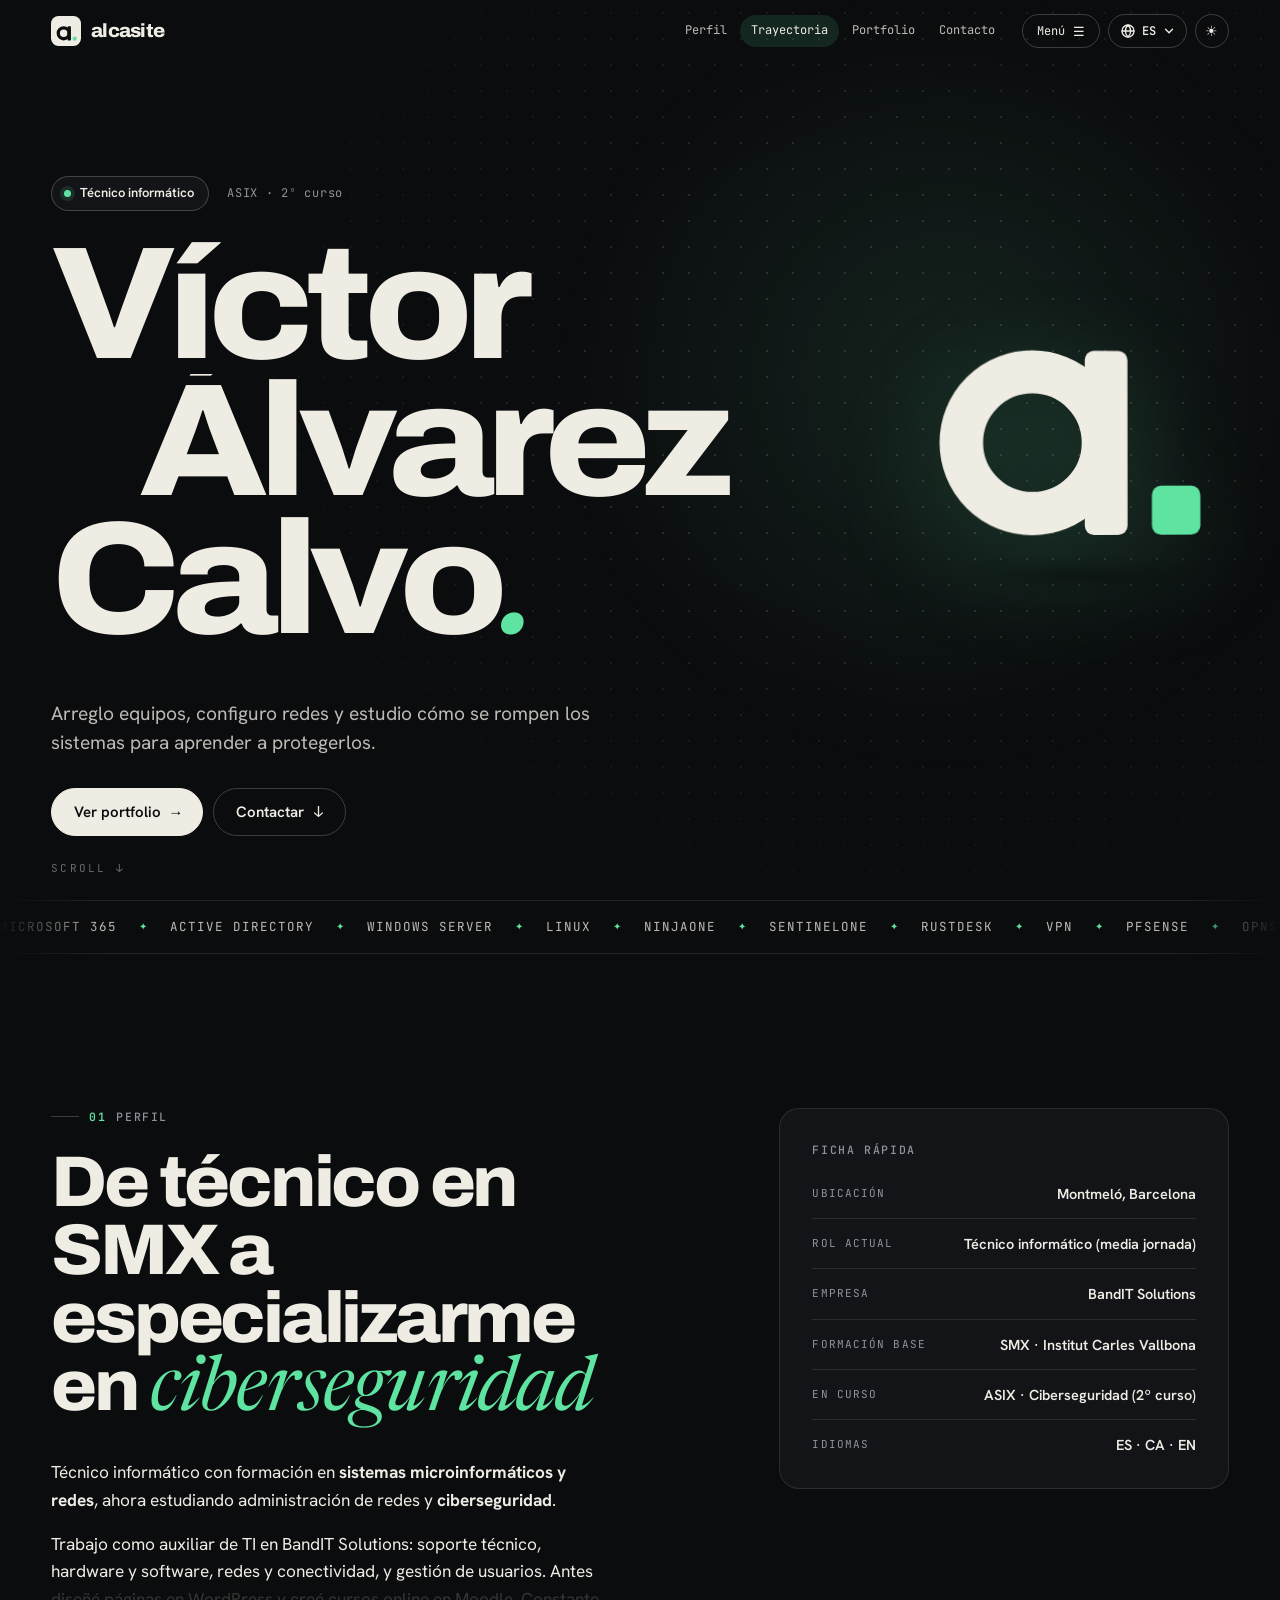
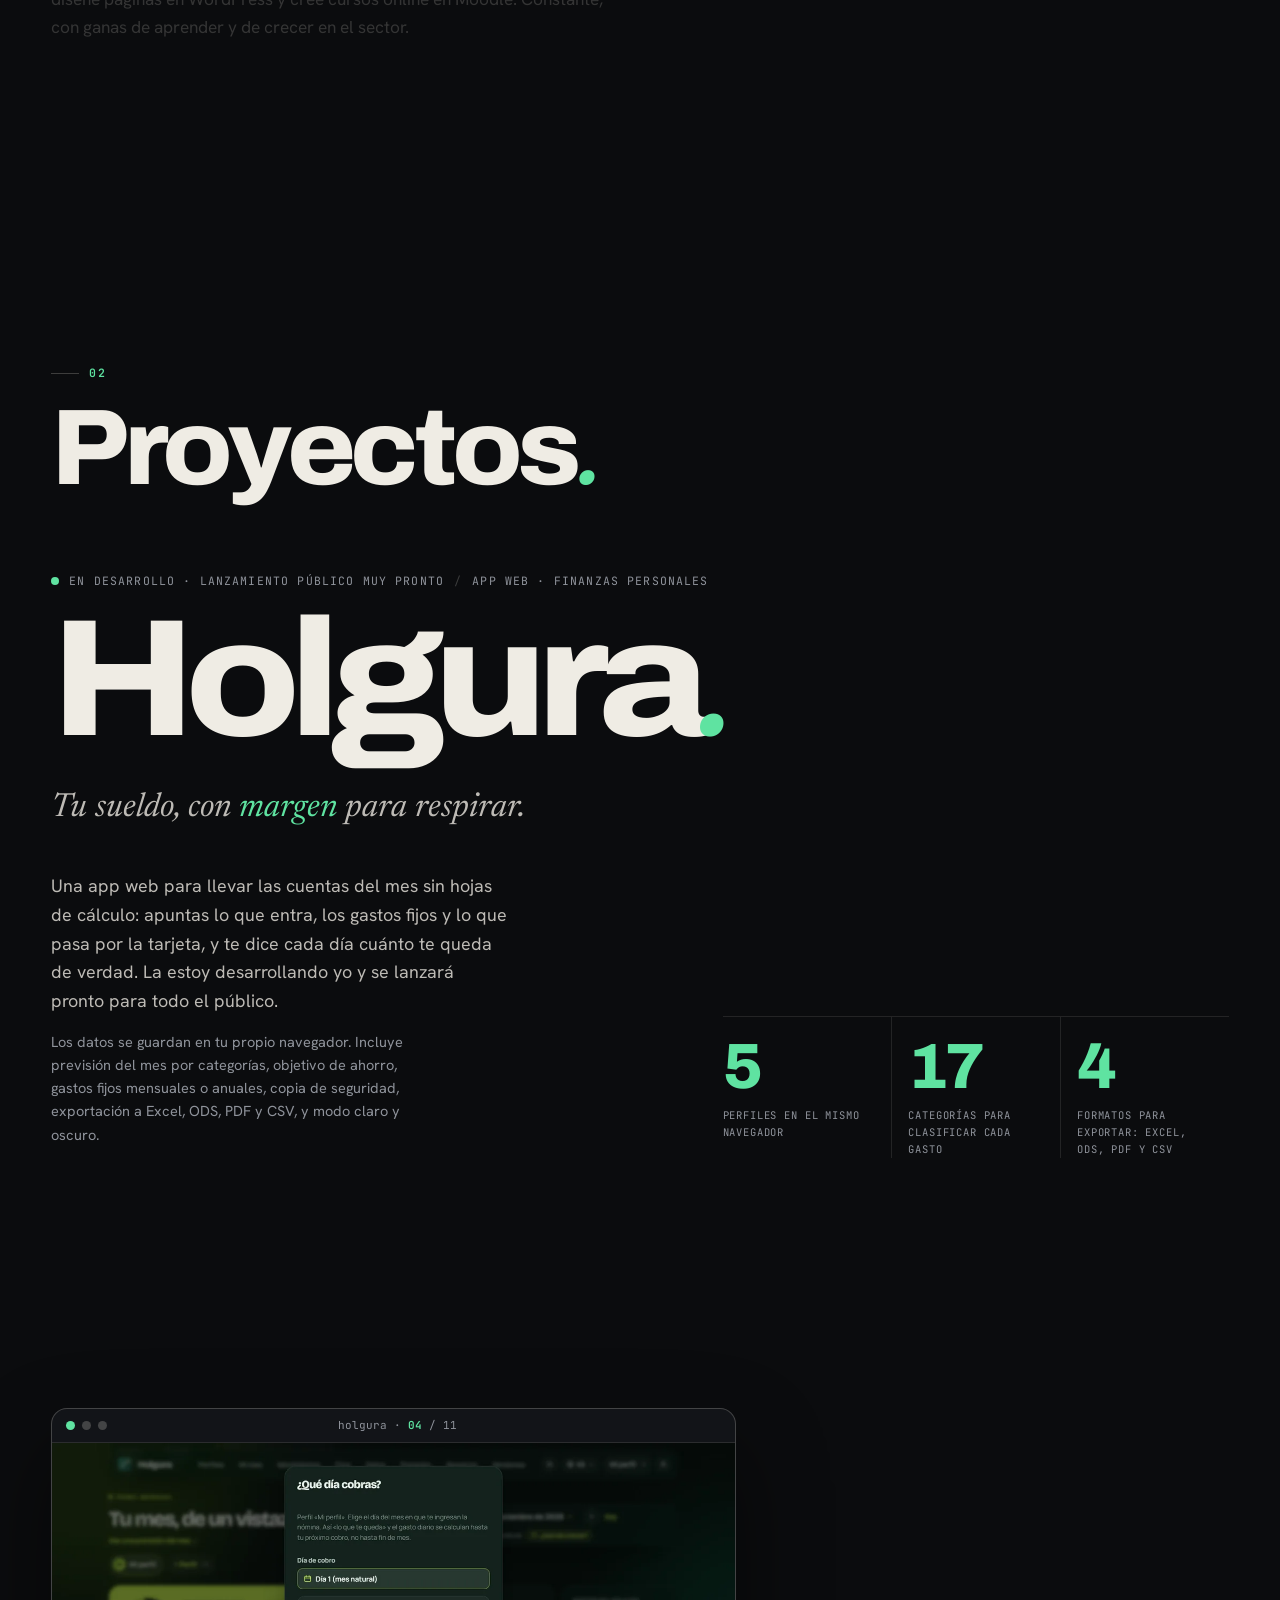
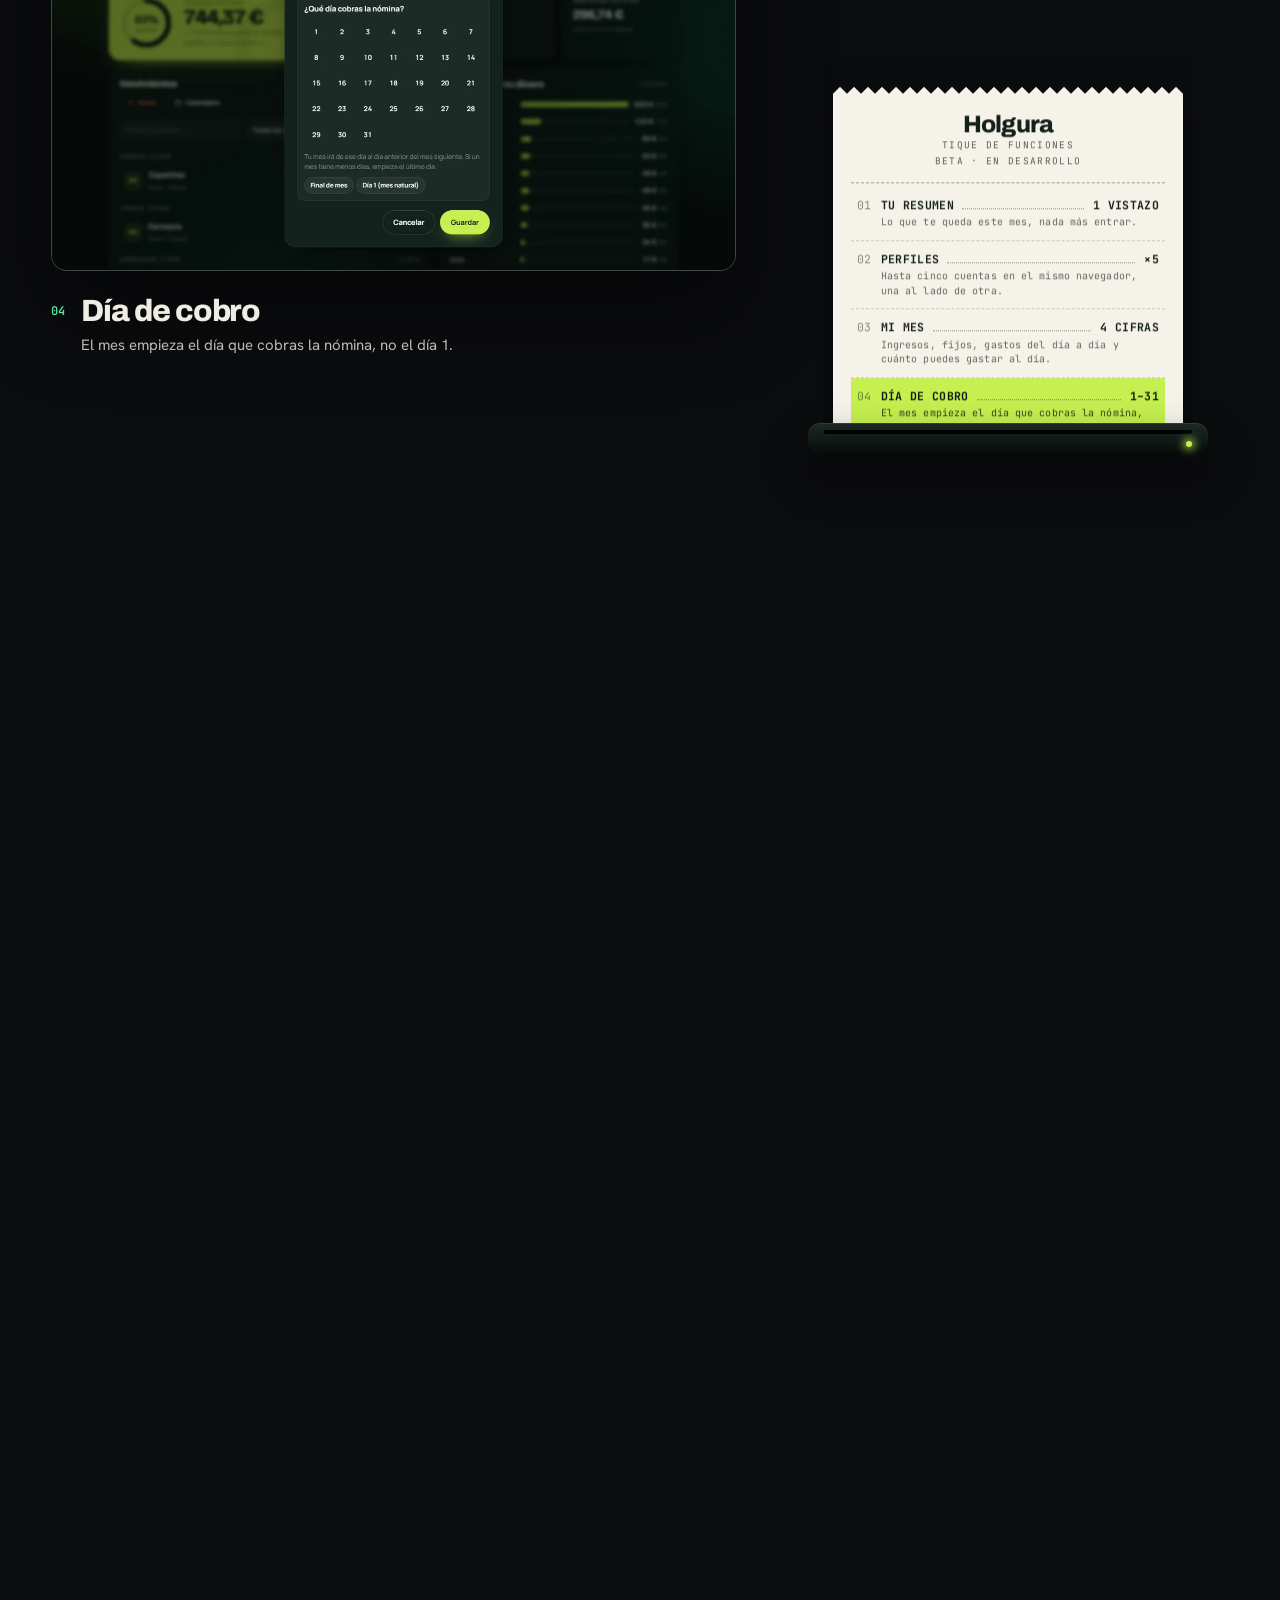
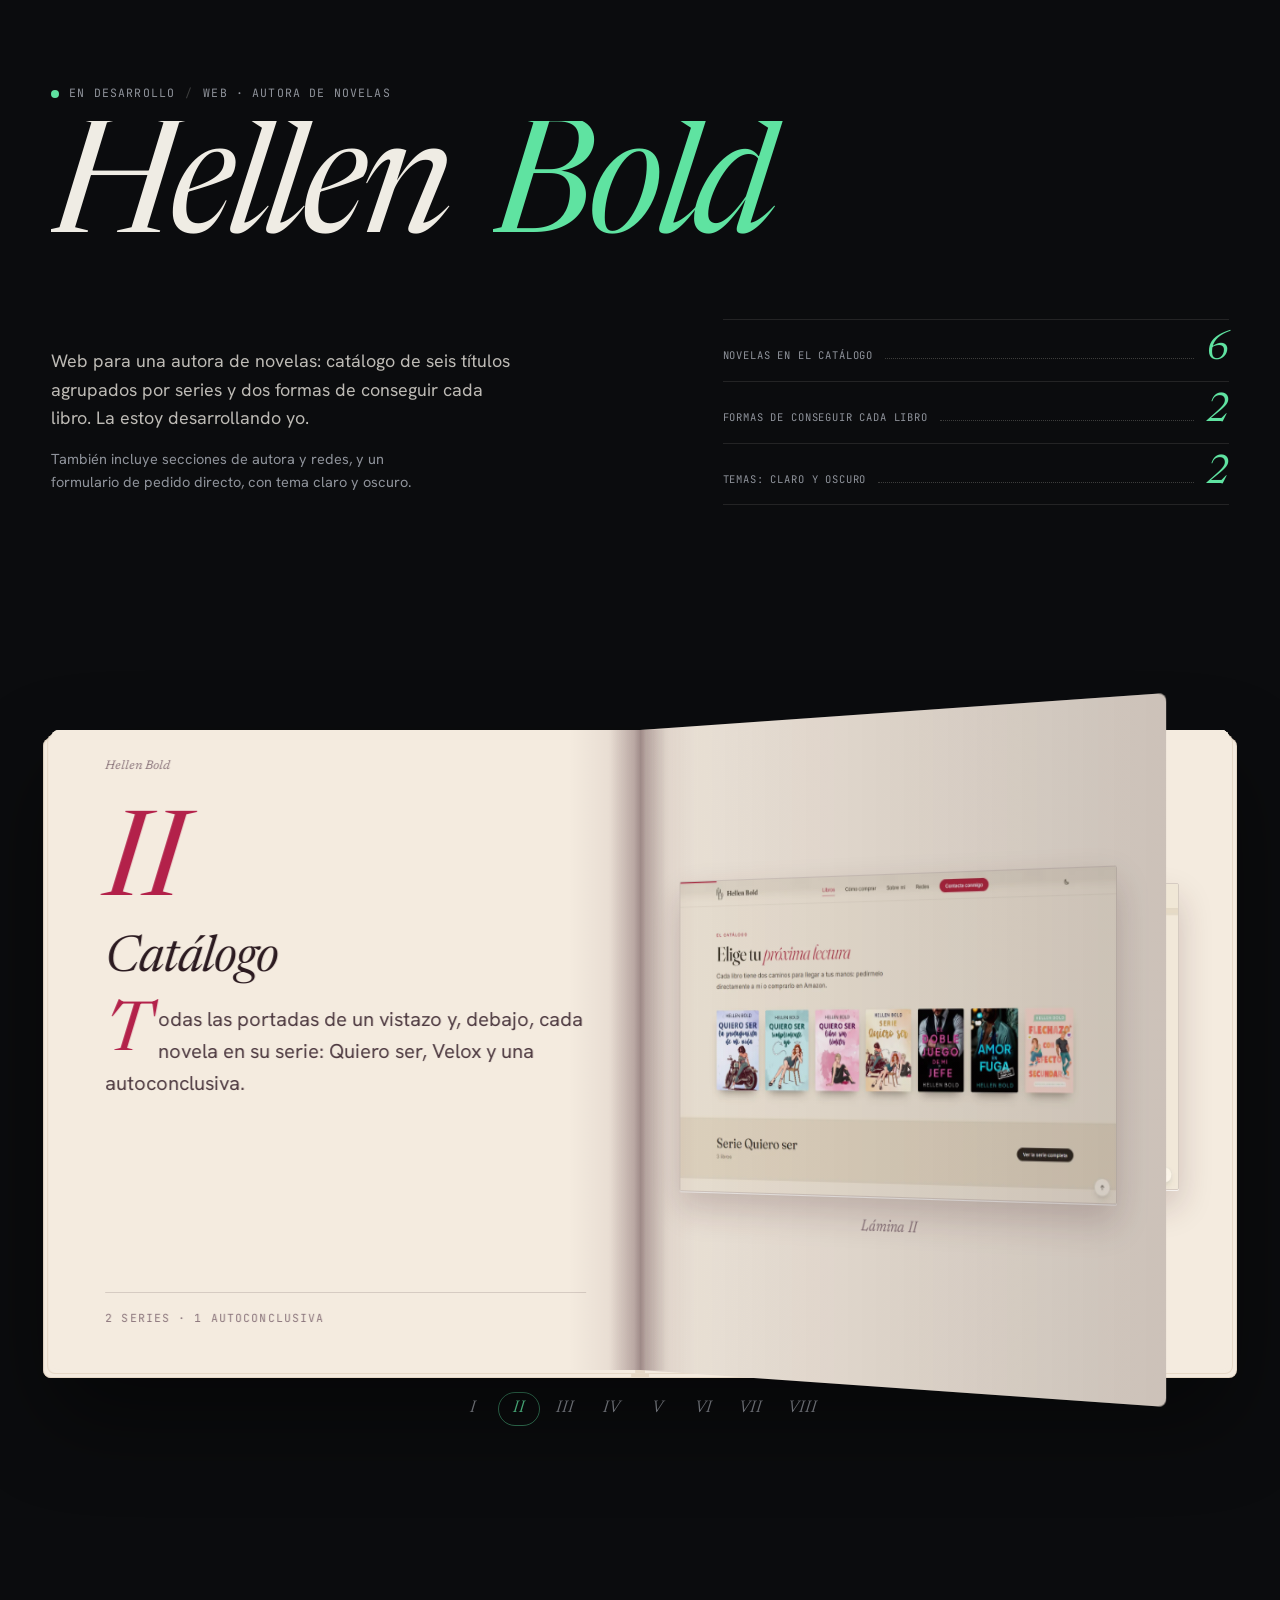
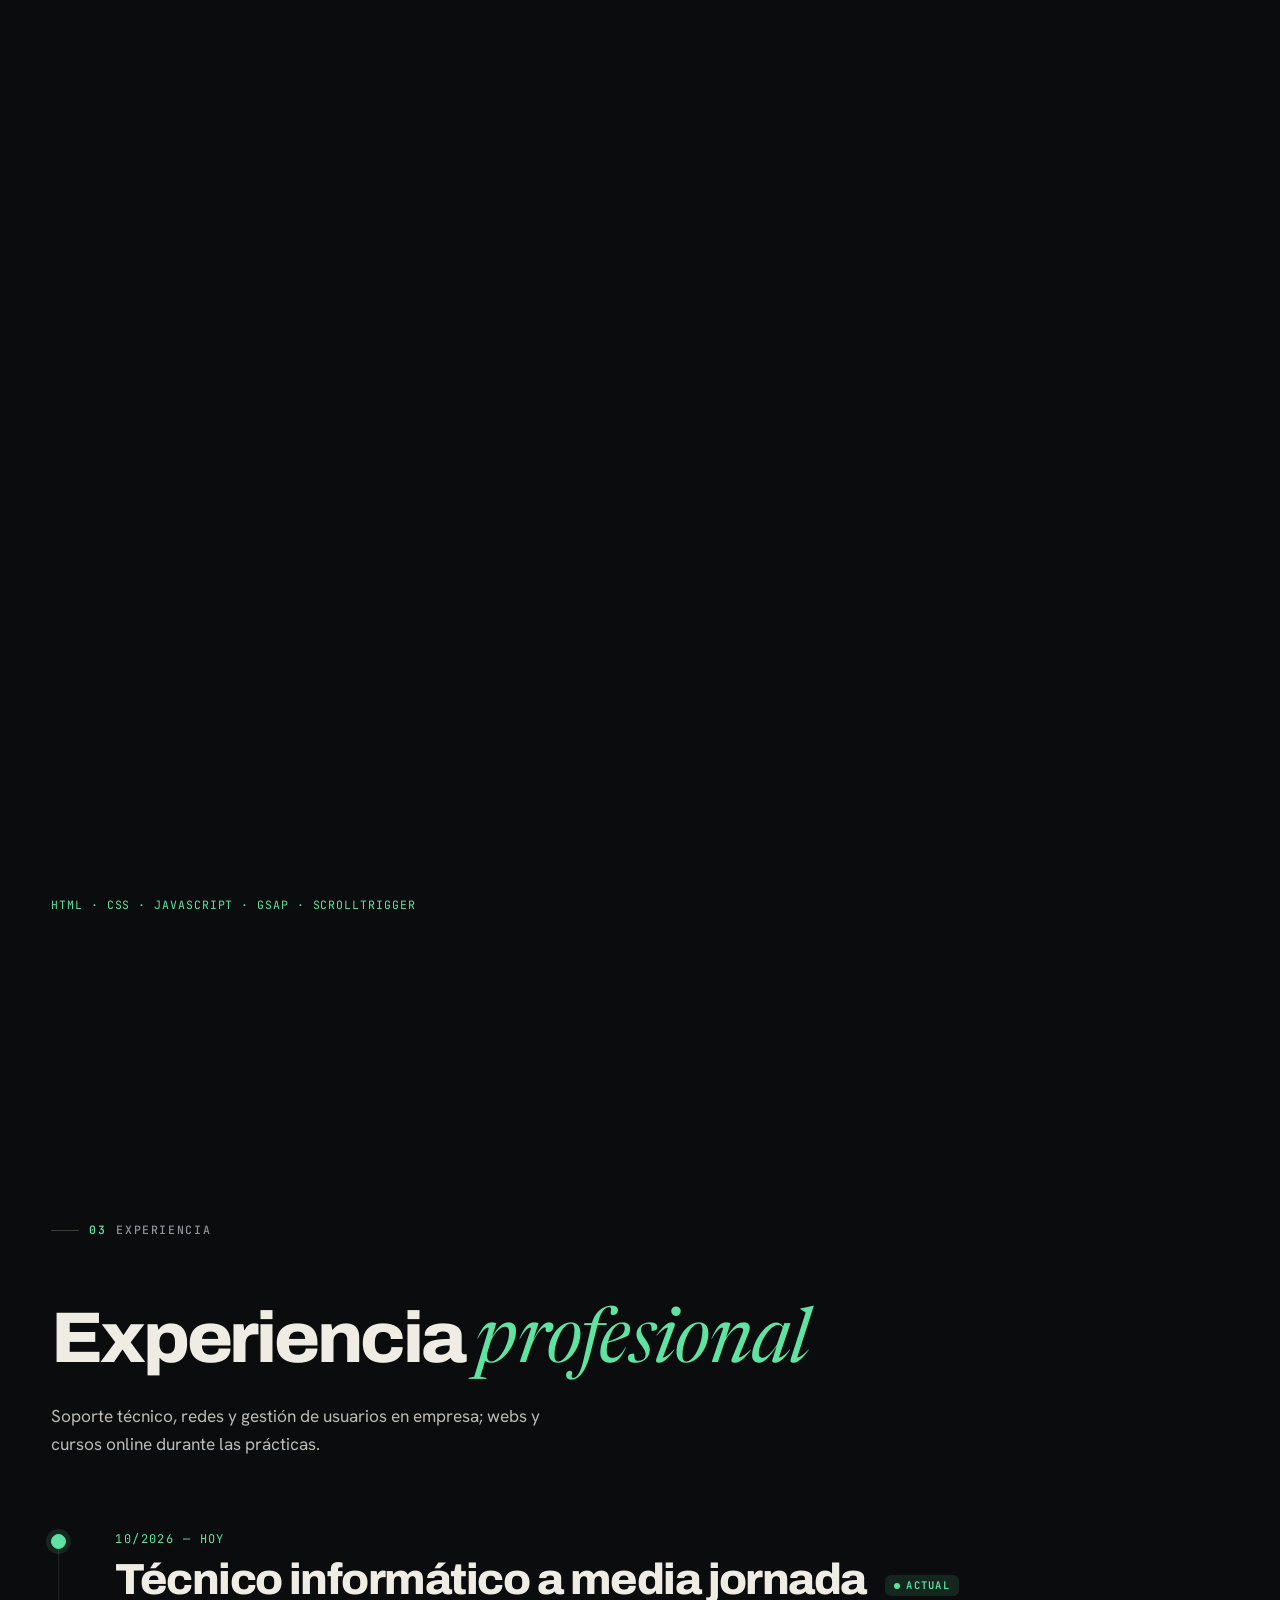
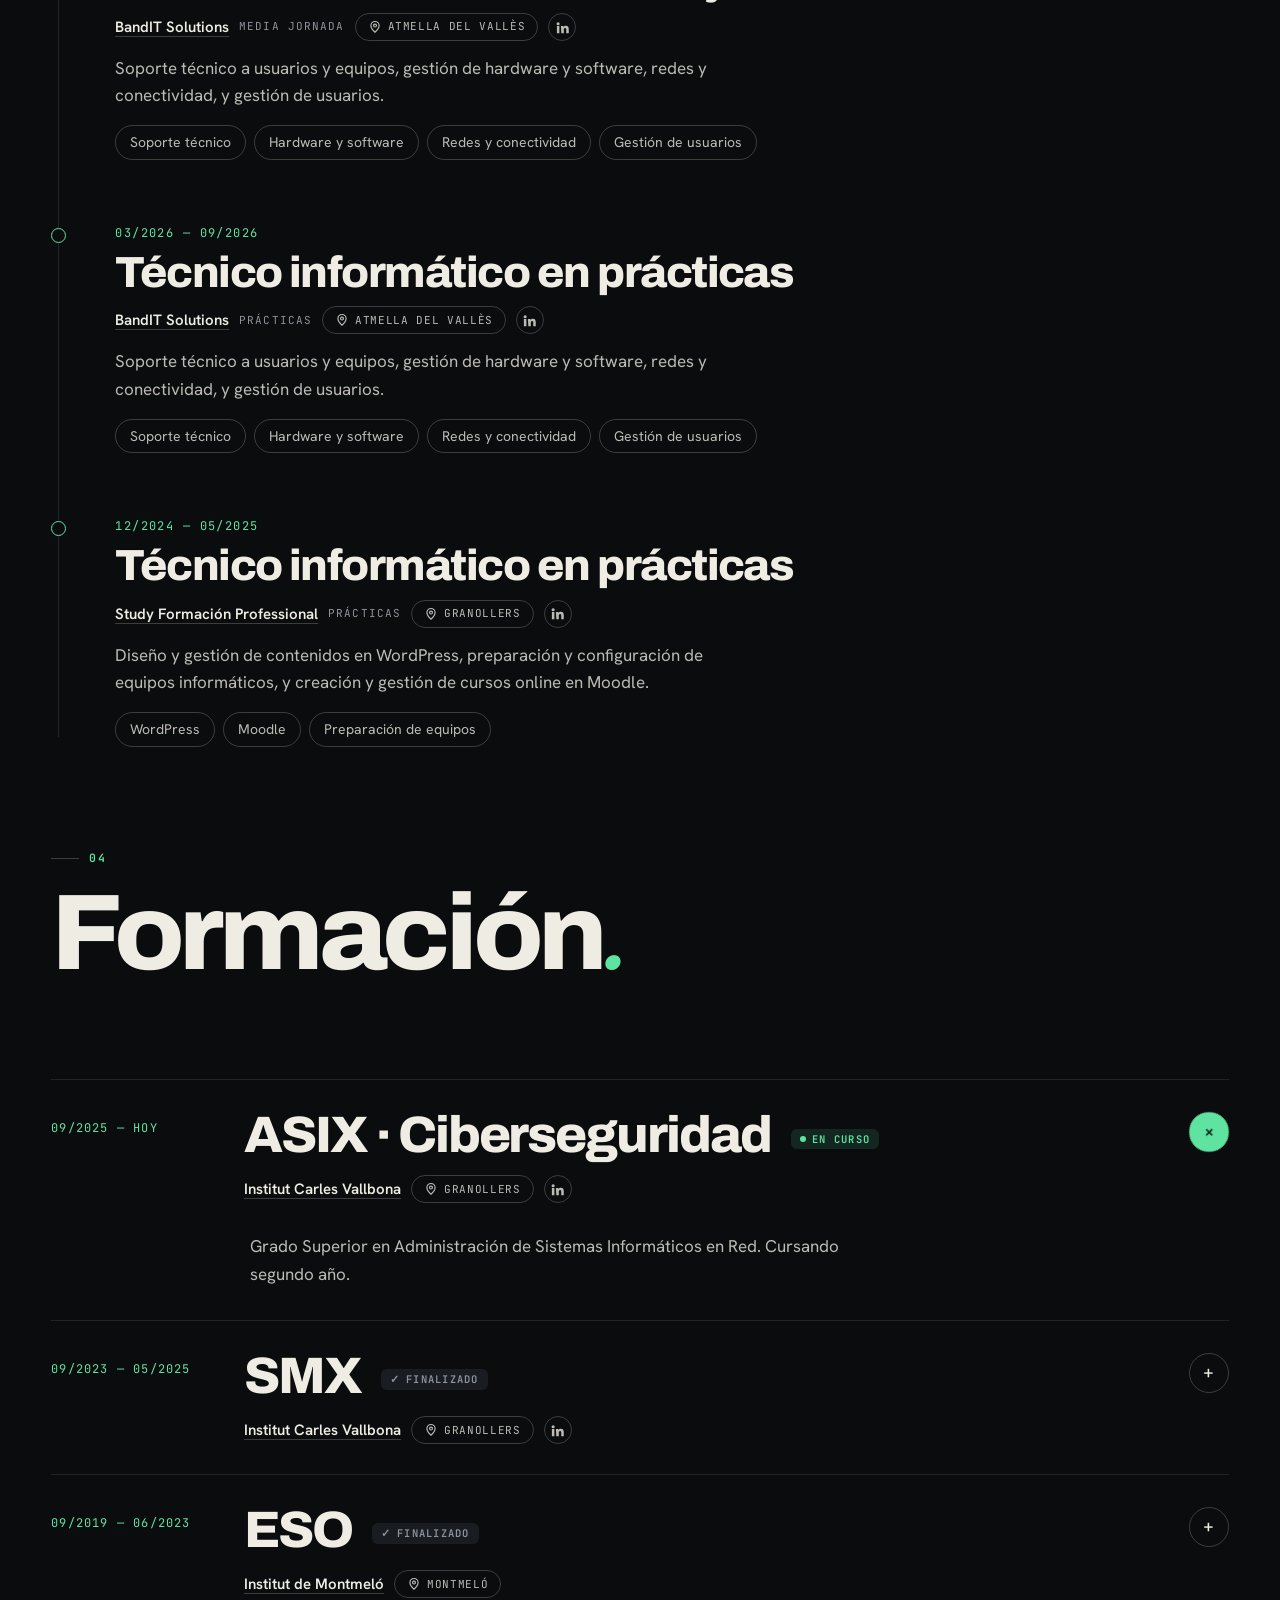
==== commit 43db83de: "Holgura como tique que se imprime y Hellen Bold como libro que pasa de página - Holgura: nueva anima" ====
--- a/index.html
+++ b/index.html
@@ -13,8 +13,8 @@
 <link rel="icon" type="image/png" sizes="192x192" href="assets/icon-192.png?v=2">
 <link rel="apple-touch-icon" href="assets/apple-touch-icon.png?v=2">
 <link rel="preload" href="assets/fonts/archivo.woff2" as="font" type="font/woff2" crossorigin>
-<link rel="stylesheet" href="styles.css?v=20261103f">
-<script defer src="main.js?v=20261103f"></script>
+<link rel="stylesheet" href="styles.css?v=20261104c">
+<script defer src="main.js?v=20261104c"></script>
 </head>
 <body>
 
@@ -94,7 +94,7 @@
       <div class="sec-head"><span class="eyebrow"><b>02</b></span><h2 class="sec-title" data-i18n="sec.projects">Proyectos</h2></div>
     </div>
 
-    <!-- Holgura: proyecto principal (la sección se queda fija y las capturas pasan en horizontal) -->
+    <!-- Holgura: proyecto principal (un tique de funciones que se imprime al bajar) -->
     <div class="chapter ch-hg" id="holgura" data-chapter="hg">
       <div class="wrap">
         <div class="ch-head">
@@ -104,53 +104,73 @@
           <div class="ch-grid">
             <div>
               <p class="project-desc" data-i18n="hg.desc">Una app web para llevar las cuentas del mes sin hojas de cálculo: apuntas lo que entra, los gastos fijos y lo que pasa por la tarjeta, y te dice cada día cuánto te queda de verdad. La estoy desarrollando yo y se lanzará pronto para todo el público.</p>
-              <p class="project-more" data-i18n="hg.more">Los datos se guardan en tu propio navegador. Incluye previsión del mes por categorías, objetivo de ahorro, gastos fijos mensuales o anuales, copia de seguridad, exportación a Excel, PDF y CSV, y modo claro y oscuro.</p>
+              <p class="project-more" data-i18n="hg.more">Los datos se guardan en tu propio navegador. Incluye previsión del mes por categorías, objetivo de ahorro, gastos fijos mensuales o anuales, copia de seguridad, exportación a Excel, ODS, PDF y CSV, y modo claro y oscuro.</p>
             </div>
             <div class="facts">
               <div><b data-count="5">5</b><small data-i18n="hg.f1">perfiles en el mismo navegador</small></div>
               <div><b data-count="17">17</b><small data-i18n="hg.f2">categorías para clasificar cada gasto</small></div>
-              <div><b data-count="3">3</b><small data-i18n="hg.f3">formatos para exportar: Excel, PDF y CSV</small></div>
-            </div>
-          </div>
-        </div>
-      </div>
-
-      <div class="ribbon" aria-hidden="true"><div class="ribbon-track"><span>Holgura</span><span data-i18n="hg.r1">Finanzas personales</span><span data-i18n="hg.r2">Previsión del mes</span><span data-i18n="hg.r3">Tus datos, en tu navegador</span><span>v0.28 beta</span></div></div>
-
-      <div class="hs">
-        <div class="hs-sticky">
-          <svg class="hs-thread" viewBox="0 0 1200 120" preserveAspectRatio="none" aria-hidden="true"><path class="hs-path" d="M0 90 C 180 20, 320 20, 460 70 S 760 120, 900 50 S 1120 10, 1200 40"/></svg>
-          <div class="hs-count" aria-hidden="true"><b class="hs-n">01</b> / <span class="hs-total">04</span></div>
-          <div class="hs-track" role="list" aria-label="Capturas de Holgura" data-i18n-aria="hg.tabs">
-            <div class="hs-stop hs-intro" role="listitem">
-              <span class="eyebrow" data-i18n="hg.url">Holgura · beta en desarrollo</span>
-              <h4 class="hs-big" data-i18n="hg.tabs">Capturas de la app</h4>
-              <p class="project-tech">HTML · CSS · JavaScript</p>
-              <span class="hs-hint" aria-hidden="true">→</span>
-            </div>
-            <figure class="hs-stop" role="listitem">
-              <div class="frame"><div class="frame-bar"><i></i><i></i><i></i><span>holgura · 01</span></div><img src="assets/projects/holgura-inicio.webp?v=2" alt="Captura de la portada de Holgura con el resumen del mes" data-i18n-alt="hg.alt1" width="1280" height="800" loading="lazy"></div>
-              <figcaption class="cap"><b>01</b><div><h4 data-i18n="hg.t1">Inicio</h4><p data-i18n="hg.s1">Lo que te queda este mes, nada más entrar.</p></div></figcaption>
-            </figure>
-            <figure class="hs-stop" role="listitem">
-              <div class="frame"><div class="frame-bar"><i></i><i></i><i></i><span>holgura · 02</span></div><img src="assets/projects/holgura-mes.webp?v=2" alt="Captura del panel mensual de Holgura con movimientos y gasto por categorías" data-i18n-alt="hg.alt2" width="1280" height="800" loading="lazy"></div>
-              <figcaption class="cap"><b>02</b><div><h4 data-i18n="hg.t2">Mi mes</h4><p data-i18n="hg.s2">Ingresos, fijos, gastos del día a día y dónde se va el dinero.</p></div></figcaption>
-            </figure>
-            <figure class="hs-stop" role="listitem">
-              <div class="frame"><div class="frame-bar"><i></i><i></i><i></i><span>holgura · 03</span></div><img src="assets/projects/holgura-fijos.webp?v=2" alt="Captura de la lista de gastos fijos mensuales de Holgura" data-i18n-alt="hg.alt3" width="1280" height="800" loading="lazy"></div>
-              <figcaption class="cap"><b>03</b><div><h4 data-i18n="hg.t3">Gastos fijos</h4><p data-i18n="hg.s3">Se repiten solos cada mes y se marcan cuando se cobran.</p></div></figcaption>
-            </figure>
-            <figure class="hs-stop" role="listitem">
-              <div class="frame"><div class="frame-bar"><i></i><i></i><i></i><span>holgura · 04</span></div><img src="assets/projects/holgura-prevision.webp?v=2" alt="Captura de la previsión del mes de Holgura" data-i18n-alt="hg.alt4" width="1280" height="800" loading="lazy"></div>
-              <figcaption class="cap"><b>04</b><div><h4 data-i18n="hg.t4">Previsión</h4><p data-i18n="hg.s4">Lo que crees que gastarás y cuánto te sobraría.</p></div></figcaption>
-            </figure>
-          </div>
-          <div class="hs-bar" aria-hidden="true"><i></i></div>
-        </div>
-      </div>
-    </div>
-
-    <!-- Hellen Bold: el libro se queda fijo y pasa de página según avanzan los capítulos -->
+              <div><b data-count="4">4</b><small data-i18n="hg.f3">formatos para exportar: Excel, ODS, PDF y CSV</small></div>
+            </div>
+          </div>
+        </div>
+      </div>
+
+      <!-- tique que se imprime con el scroll: cada línea es una función y su captura sale en la pantalla -->
+      <div class="hgp">
+        <div class="hgp-sticky">
+          <div class="wrap hgp-stage">
+            <div class="hgp-screen">
+              <div class="frame">
+                <div class="frame-bar"><i></i><i></i><i></i><span>holgura · <b class="hgp-n">01</b> / 11</span></div>
+                <div class="hgp-shots" role="img" aria-label="Capturas de Holgura" data-i18n-aria="hg.shots">
+                  <img class="hgp-shot is-on" src="assets/projects/holgura-inicio.webp?v=3" alt="Captura de la portada de Holgura con el tique del mes" data-i18n-alt="hg.a1" width="1280" height="800" loading="lazy">
+                  <img class="hgp-shot" src="assets/projects/holgura-perfiles.webp?v=3" alt="Captura de los perfiles de Holgura" data-i18n-alt="hg.a2" width="1280" height="800" loading="lazy">
+                  <img class="hgp-shot" src="assets/projects/holgura-mes.webp?v=3" alt="Captura del panel mensual de Holgura" data-i18n-alt="hg.a3" width="1280" height="800" loading="lazy">
+                  <img class="hgp-shot" src="assets/projects/holgura-cobro.webp?v=3" alt="Captura del selector del día de cobro de Holgura" data-i18n-alt="hg.a4" width="1280" height="800" loading="lazy">
+                  <img class="hgp-shot" src="assets/projects/holgura-gasto.webp?v=3" alt="Captura del formulario para apuntar un gasto en Holgura" data-i18n-alt="hg.a5" width="1280" height="800" loading="lazy">
+                  <img class="hgp-shot" src="assets/projects/holgura-movimientos.webp?v=3" alt="Captura de los movimientos y el gasto por categorías de Holgura" data-i18n-alt="hg.a6" width="1280" height="800" loading="lazy">
+                  <img class="hgp-shot" src="assets/projects/holgura-calendario.webp?v=3" alt="Captura del calendario de gastos de Holgura" data-i18n-alt="hg.a7" width="1280" height="800" loading="lazy">
+                  <img class="hgp-shot" src="assets/projects/holgura-fijos.webp?v=3" alt="Captura de los gastos fijos de Holgura" data-i18n-alt="hg.a8" width="1280" height="800" loading="lazy">
+                  <img class="hgp-shot" src="assets/projects/holgura-prevision.webp?v=3" alt="Captura de la previsión del mes de Holgura" data-i18n-alt="hg.a9" width="1280" height="800" loading="lazy">
+                  <img class="hgp-shot" src="assets/projects/holgura-datos.webp?v=3" alt="Captura del menú de exportación de Holgura" data-i18n-alt="hg.a10" width="1280" height="800" loading="lazy">
+                  <img class="hgp-shot" src="assets/projects/holgura-claro.webp?v=3" alt="Captura de Holgura en modo claro y en inglés" data-i18n-alt="hg.a11" width="1280" height="800" loading="lazy">
+                  <span class="hgp-scan" aria-hidden="true"></span>
+                </div>
+              </div>
+              <div class="hgp-cap" aria-hidden="true"><b>01</b><div><h4>Tu resumen</h4><p>Lo que te queda este mes, nada más entrar.</p></div></div>
+            </div>
+            <div class="hgp-printer">
+              <div class="hgp-window">
+                <div class="hgp-feed">
+                  <div class="hgp-paper">
+                    <div class="hgp-head"><span class="hgp-brand">Holgura</span><small data-i18n="hg.top">Tique de funciones</small><small data-i18n="hg.sub">Beta · en desarrollo</small></div>
+                    <ol class="hgp-lines">
+                <li class="hgp-line is-on"><span class="n">01</span><span class="t" data-i18n="hg.l1">Tu resumen</span><span class="v" data-i18n="hg.v1">1 vistazo</span><p class="d" data-i18n="hg.d1">Lo que te queda este mes, nada más entrar.</p></li>
+                <li class="hgp-line"><span class="n">02</span><span class="t" data-i18n="hg.l2">Perfiles</span><span class="v" data-i18n="hg.v2">×5</span><p class="d" data-i18n="hg.d2">Hasta cinco cuentas en el mismo navegador, una al lado de otra.</p></li>
+                <li class="hgp-line"><span class="n">03</span><span class="t" data-i18n="hg.l3">Mi mes</span><span class="v" data-i18n="hg.v3">4 cifras</span><p class="d" data-i18n="hg.d3">Ingresos, fijos, gastos del día a día y cuánto puedes gastar al día.</p></li>
+                <li class="hgp-line"><span class="n">04</span><span class="t" data-i18n="hg.l4">Día de cobro</span><span class="v" data-i18n="hg.v4">1–31</span><p class="d" data-i18n="hg.d4">El mes empieza el día que cobras la nómina, no el día 1.</p></li>
+                <li class="hgp-line"><span class="n">05</span><span class="t" data-i18n="hg.l5">Apuntar un gasto</span><span class="v" data-i18n="hg.v5">5 campos</span><p class="d" data-i18n="hg.d5">Concepto, importe, fecha, categoría y método de pago, en segundos.</p></li>
+                <li class="hgp-line"><span class="n">06</span><span class="t" data-i18n="hg.l6">Movimientos</span><span class="v" data-i18n="hg.v6">17 categorías</span><p class="d" data-i18n="hg.d6">Búsqueda, filtros por categoría y método, y dónde se va tu dinero.</p></li>
+                <li class="hgp-line"><span class="n">07</span><span class="t" data-i18n="hg.l7">Calendario</span><span class="v" data-i18n="hg.v7">día a día</span><p class="d" data-i18n="hg.d7">Lo que gastas cada día; cuanto más intenso el color, más gastaste.</p></li>
+                <li class="hgp-line"><span class="n">08</span><span class="t" data-i18n="hg.l8">Gastos fijos</span><span class="v" data-i18n="hg.v8">mes · año</span><p class="d" data-i18n="hg.d8">Mensuales o anuales; se repiten solos y se marcan cuando se cobran.</p></li>
+                <li class="hgp-line"><span class="n">09</span><span class="t" data-i18n="hg.l9">Previsión</span><span class="v" data-i18n="hg.v9">+ ahorro</span><p class="d" data-i18n="hg.d9">Lo que crees que gastarás por categoría, cuánto te sobraría y tu objetivo de ahorro.</p></li>
+                <li class="hgp-line"><span class="n">10</span><span class="t" data-i18n="hg.l10">Copia y exportación</span><span class="v" data-i18n="hg.v10">4 formatos</span><p class="d" data-i18n="hg.d10">Copia de seguridad de tus datos y exportación a Excel, ODS, PDF y CSV.</p></li>
+                <li class="hgp-line"><span class="n">11</span><span class="t" data-i18n="hg.l11">Claro u oscuro</span><span class="v" data-i18n="hg.v11">ES · CA · EN</span><p class="d" data-i18n="hg.d11">Tema claro u oscuro, en castellano, catalán o inglés.</p></li>
+                    </ol>
+                    <div class="hgp-total"><span data-i18n="hg.total">Hojas de cálculo</span><b>0</b></div>
+                    <div class="hgp-code" aria-hidden="true"></div>
+                    <p class="hgp-thanks" data-i18n="hg.thanks">Gracias · pronto, para todo el público</p>
+                  </div>
+                </div>
+              </div>
+              <div class="hgp-slot" aria-hidden="true"></div>
+            </div>
+          </div>
+        </div>
+      </div>
+    </div>
+
+    <!-- Hellen Bold: un libro de verdad; al bajar, cada página gira sobre el lomo y enseña una función de la web -->
     <div class="chapter ch-hb" id="hellenbold" data-chapter="hb">
       <div class="wrap">
         <div class="hb-head">
@@ -159,7 +179,7 @@
           <div class="hb-intro">
             <div>
               <p class="project-desc" data-i18n="proj.desc">Web para una autora de novelas: catálogo de seis títulos agrupados por series y dos formas de conseguir cada libro. La estoy desarrollando yo.</p>
-              <p class="project-more" data-i18n="proj.more">También incluye secciones de autora, redes, newsletter y contacto, con tema claro y oscuro.</p>
+              <p class="project-more" data-i18n="proj.more">También incluye secciones de autora y redes, y un formulario de pedido directo, con tema claro y oscuro.</p>
             </div>
             <dl class="hb-index">
               <div><dt data-i18n="proj.f1">novelas en el catálogo</dt><dd data-count="6">6</dd></div>
@@ -170,20 +190,47 @@
         </div>
 
         <div class="hb-story">
-          <div class="hb-book">
-            <div class="hb-sheet">
-              <img class="hb-page is-on" src="assets/projects/hellenbold-portada.webp" alt="Captura de la portada de la web de Hellen Bold" data-i18n-alt="proj.alt1" width="800" height="500" loading="lazy">
-              <img class="hb-page" src="assets/projects/hellenbold-catalogo.webp?v=3" alt="Captura del catálogo de novelas de la web de Hellen Bold" data-i18n-alt="proj.alt2" width="800" height="500" loading="lazy">
-              <img class="hb-page" src="assets/projects/hellenbold-compra.webp" alt="Captura de la sección Cómo comprar de la web de Hellen Bold" data-i18n-alt="proj.alt3" width="800" height="500" loading="lazy">
-              <span class="hb-fold" aria-hidden="true"></span>
-            </div>
-            <p class="hb-folio" aria-hidden="true"><span class="hb-folio-n">I</span> · III</p>
-          </div>
-          <ol class="hb-steps">
-            <li class="hb-step is-on"><span class="hb-num" aria-hidden="true">I</span><h4 data-i18n="proj.t1">Portada</h4><p data-i18n="proj.s1">Un carrusel de portadas que se arrastra.</p></li>
-            <li class="hb-step"><span class="hb-num" aria-hidden="true">II</span><h4 data-i18n="proj.t2">Catálogo</h4><p data-i18n="proj.s2">Seis novelas organizadas por series.</p></li>
-            <li class="hb-step"><span class="hb-num" aria-hidden="true">III</span><h4 data-i18n="proj.t3">Cómo comprar</h4><p data-i18n="proj.s3">Pedido directo o Amazon (Kindle y tapa blanda).</p></li>
+          <ol class="hb-feats">
+            <li class="hb-feat">
+              <div class="hb-txt"><span class="hb-num" aria-hidden="true">I</span><h4 data-i18n="proj.t1">Portada</h4><p data-i18n="proj.s1">Un carrusel de portadas que se arrastra con el ratón o con el dedo, y el sello de seis novelas.</p><p class="hb-note" data-i18n="proj.n1">Arrastrar · flechas · 6 novelas</p></div>
+              <figure class="hb-plate"><img src="assets/projects/hellenbold-portada.webp?v=4" alt="Captura de la portada de la web de Hellen Bold con el carrusel de portadas" data-i18n-alt="proj.alt1" width="1280" height="800" loading="lazy"><figcaption><span data-i18n="proj.plate">Lámina</span> I</figcaption></figure>
+            </li>
+            <li class="hb-feat">
+              <div class="hb-txt"><span class="hb-num" aria-hidden="true">II</span><h4 data-i18n="proj.t2">Catálogo</h4><p data-i18n="proj.s2">Todas las portadas de un vistazo y, debajo, cada novela en su serie: Quiero ser, Velox y una autoconclusiva.</p><p class="hb-note" data-i18n="proj.n2">2 series · 1 autoconclusiva</p></div>
+              <figure class="hb-plate"><img src="assets/projects/hellenbold-catalogo.webp?v=4" alt="Captura del catálogo de novelas de la web de Hellen Bold" data-i18n-alt="proj.alt2" width="1280" height="800" loading="lazy"><figcaption><span data-i18n="proj.plate">Lámina</span> II</figcaption></figure>
+            </li>
+            <li class="hb-feat">
+              <div class="hb-txt"><span class="hb-num" aria-hidden="true">III</span><h4 data-i18n="proj.t3">Ficha de cada libro</h4><p data-i18n="proj.s3">La maqueta del libro en Kindle y en papel, la serie y el número de libro, y sus botones de compra.</p><p class="hb-note" data-i18n="proj.n3">Kindle · tapa blanda</p></div>
+              <figure class="hb-plate"><img src="assets/projects/hellenbold-edicion.webp?v=4" alt="Captura de la ficha de un libro en la web de Hellen Bold" data-i18n-alt="proj.alt3" width="1280" height="800" loading="lazy"><figcaption><span data-i18n="proj.plate">Lámina</span> III</figcaption></figure>
+            </li>
+            <li class="hb-feat">
+              <div class="hb-txt"><span class="hb-num" aria-hidden="true">IV</span><h4 data-i18n="proj.t4">Edición o portada</h4><p data-i18n="proj.s4">Un interruptor en cada ficha cambia la maqueta por la portada a tamaño completo.</p><p class="hb-note" data-i18n="proj.n4">2 vistas por libro</p></div>
+              <figure class="hb-plate"><img src="assets/projects/hellenbold-cubierta.webp?v=4" alt="Captura de la portada a tamaño completo de un libro en la web de Hellen Bold" data-i18n-alt="proj.alt4" width="1280" height="800" loading="lazy"><figcaption><span data-i18n="proj.plate">Lámina</span> IV</figcaption></figure>
+            </li>
+            <li class="hb-feat">
+              <div class="hb-txt"><span class="hb-num" aria-hidden="true">V</span><h4 data-i18n="proj.t5">Serie completa</h4><p data-i18n="proj.s5">La saga Quiero ser también se vende entera en Kindle, con su propia ficha.</p><p class="hb-note" data-i18n="proj.n5">3 libros en 1</p></div>
+              <figure class="hb-plate"><img src="assets/projects/hellenbold-serie.webp?v=4" alt="Captura de la serie completa Quiero ser en la web de Hellen Bold" data-i18n-alt="proj.alt5" width="1280" height="800" loading="lazy"><figcaption><span data-i18n="proj.plate">Lámina</span> V</figcaption></figure>
+            </li>
+            <li class="hb-feat">
+              <div class="hb-txt"><span class="hb-num" aria-hidden="true">VI</span><h4 data-i18n="proj.t6">Dos formas de comprar</h4><p data-i18n="proj.s6">Pedírselo directamente a la autora, con dedicatoria y un detalle de regalo, o ir a Amazon.</p><p class="hb-note" data-i18n="proj.n6">Directo · Amazon</p></div>
+              <figure class="hb-plate"><img src="assets/projects/hellenbold-comprar.webp?v=4" alt="Captura de la sección Cómo comprar de la web de Hellen Bold" data-i18n-alt="proj.alt6" width="1280" height="800" loading="lazy"><figcaption><span data-i18n="proj.plate">Lámina</span> VI</figcaption></figure>
+            </li>
+            <li class="hb-feat">
+              <div class="hb-txt"><span class="hb-num" aria-hidden="true">VII</span><h4 data-i18n="proj.t7">Pedido directo</h4><p data-i18n="proj.s7">Eliges el libro, cuántos ejemplares y un mensaje, y se abre tu correo con todo ya redactado.</p><p class="hb-note" data-i18n="proj.n7">Formulario → correo</p></div>
+              <figure class="hb-plate"><img src="assets/projects/hellenbold-pedido.webp?v=4" alt="Captura del formulario de pedido directo de la web de Hellen Bold" data-i18n-alt="proj.alt7" width="1280" height="800" loading="lazy"><figcaption><span data-i18n="proj.plate">Lámina</span> VII</figcaption></figure>
+            </li>
+            <li class="hb-feat">
+              <div class="hb-txt"><span class="hb-num" aria-hidden="true">VIII</span><h4 data-i18n="proj.t8">Modo oscuro</h4><p data-i18n="proj.s8">Tema claro u oscuro con un solo botón; las portadas lucen igual en los dos.</p><p class="hb-note" data-i18n="proj.n8">Claro · oscuro</p></div>
+              <figure class="hb-plate"><img src="assets/projects/hellenbold-oscuro.webp?v=4" alt="Captura de la web de Hellen Bold en modo oscuro" data-i18n-alt="proj.alt8" width="1280" height="800" loading="lazy"><figcaption><span data-i18n="proj.plate">Lámina</span> VIII</figcaption></figure>
+            </li>
           </ol>
+          <div class="hb-flip">
+            <div class="hb-flip-sticky">
+              <div class="hb-stage" aria-hidden="true"><div class="hb-volume"></div></div>
+              <nav class="hb-toc" aria-label="Índice de capítulos" data-i18n-aria="proj.toc"></nav>
+            </div>
+          </div>
+          <template class="hb-cover-tpl"><div class="hb-cover"><small data-i18n="proj.ed">Libro de funciones</small><b>Hellen<br>Bold</b><span class="hb-orn">❦</span><small data-i18n="proj.vol">Ocho capítulos · baja para pasar página</small></div></template>
         </div>
         <p class="project-tech hb-tech">HTML · CSS · JavaScript · GSAP · ScrollTrigger</p>
       </div>
--- a/styles.css
+++ b/styles.css
@@ -496,7 +496,7 @@
 .btn,.links a,.copy,.tl-pager button{transition:transform .35s var(--ease-out),background .25s,color .25s,border-color .25s,opacity .2s}
 
 /* =====================================================================
-   Proyectos: cada uno con su color. Holgura viaja en horizontal; Hellen Bold es un libro
+   Proyectos: cada uno con su color. Holgura imprime un tique; Hellen Bold es un libro
    ===================================================================== */
 :root{--hb:#ff7d9b;--hb-bg:#170b10;--hb-bg2:#21111a}
 :root[data-theme="light"]{--hb:#c2264f;--hb-bg:#f7e7e2;--hb-bg2:#efd9d3}
@@ -520,44 +520,79 @@
 .facts small{display:block;margin-top:8px;font-family:var(--mono);font-size:10.5px;letter-spacing:.08em;text-transform:uppercase;color:var(--mute)}
 @media (max-width:860px){.ch-grid{grid-template-columns:1fr}.ch-title .lm:nth-child(2){padding-left:0}}
 
-.ribbon{margin:clamp(48px,7vw,90px) -4vw 0;padding:14px 0;background:var(--accent-fill);color:var(--on-accent);transform:rotate(-2.2deg);overflow:hidden;white-space:nowrap}
-.ribbon-track{display:inline-flex;will-change:transform}
-.ribbon span{font-family:var(--mono);font-size:13px;font-weight:600;letter-spacing:.1em;text-transform:uppercase}
-.ribbon span::after{content:"✦";margin:0 26px;font-size:10px;vertical-align:1px}
-
-.hs{position:relative;margin-top:clamp(40px,6vw,80px)}
-.hs-sticky{position:relative}
-.hs-track{display:flex;gap:clamp(24px,4vw,64px);padding:0 var(--gut);overflow-x:auto;scroll-snap-type:x mandatory;-webkit-overflow-scrolling:touch;scrollbar-width:none}
-.hs-track::-webkit-scrollbar{display:none}
-.hs-stop{flex:none;width:min(86vw,880px);margin:0;scroll-snap-align:center}
-.hs-intro{width:min(86vw,440px);display:flex;flex-direction:column;justify-content:center;gap:18px}
-.hs-big{font-family:var(--disp);font-weight:800;font-stretch:106%;font-size:clamp(40px,5.4vw,84px);line-height:.9;letter-spacing:-.05em}
-.hs-hint{font-family:var(--mono);font-size:28px;color:var(--accent);animation:nudge 1.6s var(--ease-soft) infinite}
-@keyframes nudge{50%{transform:translateX(10px)}}
-.frame{border-radius:16px;overflow:hidden;border:1px solid var(--line2);background:var(--bg-2);box-shadow:0 40px 90px rgba(0,0,0,.45);transform-origin:50% 50%;will-change:transform}
+.frame{border-radius:16px;overflow:hidden;border:1px solid var(--line2);background:var(--bg-2);box-shadow:0 40px 90px rgba(0,0,0,.45)}
 .frame-bar{display:flex;align-items:center;gap:7px;height:34px;padding:0 14px;border-bottom:1px solid var(--line);font-family:var(--mono);font-size:11px;color:var(--mute)}
 .frame-bar i{width:9px;height:9px;border-radius:50%;background:var(--line2)}
 .frame-bar i:first-child{background:var(--accent-fill)}
 .frame-bar span{margin:0 auto;padding-right:40px}
-.frame img{display:block;width:100%;height:auto;aspect-ratio:16/10;object-fit:cover}
-.cap{display:flex;gap:16px;margin-top:22px;will-change:transform}
-.cap b{font-family:var(--mono);font-size:12px;color:var(--accent);padding-top:6px}
-.cap h4{font-family:var(--disp);font-weight:800;font-size:clamp(22px,2.4vw,32px);letter-spacing:-.035em;line-height:1.05}
-.cap p{margin-top:6px;color:var(--ink2);font-size:15px}
-.hs-thread,.hs-count,.hs-bar{display:none}
-
-/* escritorio: la sección se fija y las capturas pasan en horizontal */
-.hs.is-pinned .hs-sticky{position:sticky;top:0;height:100vh;height:100svh;overflow:hidden;display:flex;align-items:center}
-.hs.is-pinned .hs-track{overflow:visible;scroll-snap-type:none;padding-right:12vw;will-change:transform}
-.hs.is-pinned .hs-stop{width:min(62vw,940px)}
-.hs.is-pinned .hs-intro{width:min(34vw,460px)}
-.hs.is-pinned .hs-thread{display:block;position:absolute;left:0;right:0;top:9vh;width:100%;height:120px;pointer-events:none}
-.hs-thread path{fill:none;stroke:var(--accent);stroke-width:1.5;stroke-linecap:round;opacity:.7;vector-effect:non-scaling-stroke}
-.hs.is-pinned .hs-count{display:block;position:absolute;right:var(--gut);bottom:5vh;font-family:var(--mono);font-size:13px;letter-spacing:.1em;color:var(--mute)}
-.hs-count b{color:var(--accent);font-weight:600}
-.hs.is-pinned .hs-bar{display:block;position:absolute;left:var(--gut);right:calc(var(--gut) + 110px);bottom:calc(5vh + 7px);height:1px;background:var(--line)}
-.hs-bar i{display:block;height:100%;background:var(--accent-fill);transform-origin:left;transform:scaleX(0)}
-@media (max-width:900px){.hs-track{padding-bottom:10px}.cap{margin-top:16px}}
+.frame-bar b{color:var(--accent);font-weight:600}
+
+/* ---------- Holgura: un tique que se imprime con el scroll ---------- */
+.hgp{position:relative;margin-top:clamp(48px,7vw,96px)}
+.hgp-stage{display:grid;grid-template-columns:minmax(0,1.55fr) minmax(280px,1fr);gap:clamp(28px,4vw,72px);align-items:center}
+.hgp.is-pinned .hgp-sticky{position:sticky;top:0;height:100vh;height:100svh;display:flex;align-items:center}
+.hgp.is-pinned .hgp-stage{width:100%}
+/* pantalla: la captura nueva entra de arriba abajo, con una línea de escaneo */
+.hgp-shots{position:relative;aspect-ratio:16/10;overflow:hidden;background:var(--bg-2)}
+.hgp-shot{position:absolute;inset:0;width:100%;height:100%;object-fit:cover;clip-path:inset(0 0 100% 0)}
+.hgp-shot.is-on{z-index:2;clip-path:inset(0 0 0 0);transition:clip-path .85s var(--ease-out)}
+.hgp-shot.was{z-index:1;clip-path:inset(0 0 0 0)}
+.hgp-scan{position:absolute;left:0;right:0;top:0;height:2px;z-index:3;pointer-events:none;opacity:0;background:var(--hg-sig);box-shadow:0 0 18px 5px color-mix(in srgb,var(--hg-sig) 55%,transparent)}
+.hgp-shots.is-scanning .hgp-scan{animation:hgScan .85s var(--ease-out)}
+@keyframes hgScan{0%{top:0;opacity:1}85%{opacity:1}100%{top:100%;opacity:0}}
+.hgp-cap{display:flex;gap:16px;margin-top:24px;min-height:92px}
+.hgp-cap b{font-family:var(--mono);font-size:12px;font-weight:600;color:var(--accent);padding-top:7px}
+.hgp-cap h4{font-family:var(--disp);font-weight:800;font-size:clamp(24px,2.4vw,34px);letter-spacing:-.035em;line-height:1.05}
+.hgp-cap p{margin-top:6px;color:var(--ink2);font-size:15px;max-width:54ch}
+.hgp-cap.is-swap > *{animation:hgCap .55s var(--ease-out) both}
+.hgp-cap.is-swap > div{animation-delay:.05s}
+@keyframes hgCap{from{opacity:0;transform:translateY(14px)}}
+/* impresora: el papel sube por la ranura y lo último impreso queda justo encima */
+.hgp-printer{display:flex;flex-direction:column;align-items:center}
+.hgp-window{position:relative;width:min(100%,370px);height:calc(100vh - 210px);height:calc(100svh - 210px);overflow:hidden;
+  -webkit-mask-image:linear-gradient(transparent,#000 90px);mask-image:linear-gradient(transparent,#000 90px)}
+.hgp-feed{position:absolute;left:10px;right:10px;top:0;will-change:transform;filter:drop-shadow(0 14px 22px rgba(0,0,0,.35))}
+.hgp-paper{position:relative;padding:26px 18px 30px;background:#f5f2e9;color:#15201b;font-family:var(--mono);font-size:11.5px;line-height:1.35;letter-spacing:.03em;
+  --zz:conic-gradient(from -45deg at bottom,#0000,#000 1deg 89deg,#0000 90deg) bottom/14px 51% repeat-x,conic-gradient(from 135deg at top,#0000,#000 1deg 89deg,#0000 90deg) top/14px 51% repeat-x;
+  -webkit-mask:var(--zz);mask:var(--zz)}
+.hgp-head{display:flex;flex-direction:column;align-items:center;gap:3px;padding-bottom:14px;margin-bottom:4px;border-bottom:1px dashed rgba(21,32,27,.4);text-align:center}
+.hgp-brand{font-family:var(--disp);font-weight:800;font-size:24px;letter-spacing:-.03em;line-height:1}
+.hgp-head small{font-size:9.5px;letter-spacing:.14em;text-transform:uppercase;opacity:.7}
+.hgp-lines{list-style:none}
+.hgp-line{display:grid;grid-template-columns:auto minmax(0,1fr) auto;gap:3px 9px;align-items:baseline;padding:10px 6px;border-bottom:1px dashed rgba(21,32,27,.2);transition:background .35s,color .35s}
+.hgp-line .n{opacity:.5}
+.hgp-line .t{display:flex;align-items:baseline;gap:8px;min-width:0;font-weight:700;text-transform:uppercase}
+.hgp-line .t::after{content:"";flex:1;min-width:10px;border-bottom:1px dotted rgba(21,32,27,.45)}
+.hgp-line .v{font-weight:700;white-space:nowrap;text-transform:uppercase}
+.hgp-line .d{grid-column:2 / -1;font-size:10px;letter-spacing:.01em;line-height:1.45;opacity:.66}
+.hgp-line.is-on{background:var(--hg-sig);color:var(--hg-sig-ink)}
+.hgp-line.is-on .d{opacity:.8}
+.hgp-total{display:flex;justify-content:space-between;align-items:baseline;margin-top:10px;padding:12px 6px 0;border-top:2px solid #15201b;font-weight:700;text-transform:uppercase;font-size:12.5px}
+.hgp-total b{font-family:var(--disp);font-size:30px;line-height:.8}
+.hgp-code{height:42px;margin:16px 6px 8px;background:repeating-linear-gradient(90deg,#15201b 0 2px,transparent 2px 4px,#15201b 4px 5px,transparent 5px 8px,#15201b 8px 11px,transparent 11px 12px,#15201b 12px 13px,transparent 13px 17px)}
+.hgp-thanks{text-align:center;font-size:9.5px;letter-spacing:.14em;text-transform:uppercase;opacity:.7}
+.hgp-slot{position:relative;z-index:2;width:min(100%,400px);height:30px;margin-top:-8px;border-radius:12px;background:linear-gradient(#1b2a24,#070d0b);
+  box-shadow:inset 0 1px 0 rgba(255,255,255,.09),0 22px 44px rgba(0,0,0,.45)}
+.hgp-slot::before{content:"";position:absolute;left:16px;right:16px;top:7px;height:4px;border-radius:3px;background:#000;box-shadow:inset 0 1px 2px rgba(0,0,0,.9)}
+.hgp-slot::after{content:"";position:absolute;right:16px;bottom:6px;width:6px;height:6px;border-radius:50%;background:var(--hg-sig);opacity:.3;transition:opacity .2s,box-shadow .2s}
+.hgp.is-printing .hgp-slot::after{opacity:1;box-shadow:0 0 10px 2px var(--hg-sig)}
+/* sin fijar (móvil o movimiento reducido): la pantalla se queda arriba y el tique se lee entero */
+.hgp:not(.is-pinned) .hgp-screen{position:sticky;top:84px;align-self:start}
+.hgp:not(.is-pinned) .hgp-window{height:auto;overflow:visible;-webkit-mask-image:none;mask-image:none}
+.hgp:not(.is-pinned) .hgp-feed{position:relative;left:auto;right:auto}
+.hgp:not(.is-pinned) .hgp-line{margin:9vh 0}
+.hgp:not(.is-pinned) .hgp-slot{display:none}
+@media (max-width:900px){
+  .hgp-stage{grid-template-columns:1fr;gap:20px}
+  .hgp:not(.is-pinned) .hgp-screen{top:56px;z-index:3;margin:0 calc(-1 * var(--gut));padding:10px var(--gut) 14px;background:var(--bg);transition:background .7s ease}
+  .hgp-cap{display:none}
+  .hgp-window{width:100%}
+  .hgp:not(.is-pinned) .hgp-line{margin:16vh 0}
+}
+@media (prefers-reduced-motion:reduce){
+  .hgp-shot.is-on{transition:none}
+  .hgp-shots.is-scanning .hgp-scan,.hgp-cap.is-swap > *{animation:none}
+}
 
 /* ---------- Holgura: color propio ---------- */
 /* mismos colores que la propia Holgura: verde muy oscuro con lima, o crema con verde en claro */
@@ -565,12 +600,11 @@
 :root[data-theme="light"]{--hg:#17694c;--hg-bg:#eef1ea;--hg-bg2:#e1e8dc;--hg-ink:#f3f7ee}
 :root.in-hg{--bg:var(--hg-bg);--bg-2:var(--hg-bg2);--accent:var(--hg);--accent-fill:var(--hg);--on-accent:var(--hg-ink);--accent-soft:color-mix(in srgb,var(--hg) 14%,transparent);--glow:transparent}
 :root.in-hg .bar.is-solid{background:color-mix(in srgb,var(--hg-bg) 82%,transparent)}
-.ch-hg .ribbon{background:var(--hg-sig);color:var(--hg-sig-ink)}
 .ch-tagline{font-family:var(--serif);font-style:italic;font-size:clamp(24px,2.6vw,38px);line-height:1.15;color:var(--ink2);margin:-8px 0 clamp(26px,3.5vw,44px)}
 .ch-tagline em{color:var(--accent)}
 .ch-hg .ch-title{margin-bottom:clamp(14px,2vw,22px)}
 
-/* ---------- Hellen Bold: un libro que pasa de página ---------- */
+/* ---------- Hellen Bold: un libro cuyas hojas giran sobre el lomo ---------- */
 .ch-hb{padding-top:clamp(110px,14vw,200px)}
 .hb-title{font-family:var(--serif);font-style:italic;font-weight:400;font-size:clamp(64px,12.5vw,196px);line-height:.92;letter-spacing:-.035em;margin:4px 0 clamp(28px,4vw,52px)}
 .hb-title .lm{display:inline-block;overflow:hidden;padding:0 .08em .12em 0;margin-bottom:-.12em;vertical-align:top}
@@ -585,37 +619,87 @@
 .hb-index dt::after{content:"";flex:1;min-width:20px;border-bottom:1px dotted var(--line2)}
 .hb-index dd{font-family:var(--serif);font-style:italic;font-size:clamp(32px,3.2vw,48px);line-height:.8;color:var(--accent);min-width:1ch;text-align:right}
 
-.hb-story{display:grid;grid-template-columns:1.35fr .65fr;gap:clamp(32px,5vw,90px);margin-top:clamp(60px,8vw,120px)}
-.hb-book{position:sticky;top:max(84px,calc(50vh - 280px));align-self:start}
-.hb-sheet{position:relative;aspect-ratio:16/10;border-radius:4px 14px 14px 4px;overflow:hidden;background:var(--bg-2);
-  box-shadow:7px 7px 0 -1px #efe2d3,14px 14px 0 -2px #dccbb7,0 40px 90px rgba(0,0,0,.45)}
-:root[data-theme="light"] .hb-sheet{box-shadow:7px 7px 0 -1px #fffaf4,14px 14px 0 -2px #e6d5c2,0 30px 70px rgba(80,20,30,.18)}
-.hb-sheet::after{content:"";position:absolute;inset:0 auto 0 0;width:30px;z-index:3;pointer-events:none;background:linear-gradient(90deg,rgba(0,0,0,.38),rgba(0,0,0,.08) 60%,transparent)}
-.hb-page{position:absolute;inset:0;width:100%;height:100%;object-fit:cover;clip-path:inset(0 0 0 100%);transition:clip-path 1s var(--ease-out)}
-.hb-page:first-child,.hb-page.is-on{clip-path:inset(0 0 0 0)}
-.hb-fold{position:absolute;top:0;bottom:0;left:0;width:16%;z-index:2;pointer-events:none;opacity:0;
-  background:linear-gradient(90deg,transparent,rgba(0,0,0,.32) 42%,rgba(255,255,255,.22) 56%,transparent)}
-.hb-sheet.is-turning .hb-fold{animation:pageFold 1s var(--ease-out)}
-@keyframes pageFold{0%{transform:translateX(625%);opacity:1}100%{transform:translateX(-100%);opacity:.2}}
-.hb-folio{margin-top:28px;text-align:center;font-family:var(--serif);font-style:italic;font-size:22px;color:var(--mute)}
-.hb-folio-n{color:var(--accent)}
-.hb-steps{list-style:none}
-.hb-step{min-height:72vh;display:flex;flex-direction:column;justify-content:center;opacity:.25;transition:opacity .6s var(--ease-soft)}
-.hb-step.is-on{opacity:1}
-.hb-step:first-child{min-height:60vh;justify-content:flex-start;padding-top:4vh}
-.hb-num{font-family:var(--serif);font-style:italic;font-size:clamp(60px,7vw,112px);line-height:.9;color:var(--accent)}
-.hb-step h4{font-family:var(--disp);font-weight:800;font-size:clamp(26px,2.6vw,38px);letter-spacing:-.035em;line-height:1.05;margin-top:10px}
-.hb-step p{margin-top:10px;color:var(--ink2);max-width:30ch}
+/* papel y tela del libro: crema con tinta granate en los dos temas */
+.hb-story{position:relative;margin-top:clamp(60px,8vw,120px);
+  --paper:#f4ebdf;--paper-2:#e6d8c6;--p-ink:#2b1a20;--p-ink2:#4d3940;--p-mute:#8a747b;--p-acc:#b3214a;--p-line:rgba(43,26,32,.15);
+  --cloth:#5c1428;--cloth-2:#360914;--gilt:#eccd9c}
+:root[data-theme="light"] .hb-story{--paper:#fffaf3;--paper-2:#eadccb}
+
+/* contenido de cada página (se usa igual en la lista y dentro del libro) */
+.hb-txt{position:relative;display:flex;flex-direction:column;padding:clamp(26px,4vw,52px);color:var(--p-ink)}
+.hb-num{font-family:var(--serif);font-style:italic;font-size:clamp(56px,7vw,104px);line-height:.85;color:var(--p-acc)}
+.hb-txt h4{font-family:var(--serif);font-weight:400;font-size:clamp(28px,3vw,42px);line-height:1.02;letter-spacing:-.02em;margin-top:14px}
+.hb-txt h4 + p{margin:16px 0 22px;color:var(--p-ink2);font-size:16px;line-height:1.6;max-width:34ch}
+.hb-txt h4 + p::first-letter{float:left;font-family:var(--serif);font-size:3.4em;line-height:.78;padding:.08em .1em 0 0;color:var(--p-acc)}
+.hb-note{margin-top:auto;padding-top:16px;border-top:1px solid var(--p-line);font-family:var(--mono);font-size:10.5px;letter-spacing:.1em;text-transform:uppercase;color:var(--p-mute)}
+.hb-plate{display:flex;flex-direction:column;justify-content:center;padding:clamp(22px,3.4vw,44px)}
+.hb-plate img{display:block;width:100%;height:auto;border-radius:2px;border:1px solid var(--p-line);box-shadow:0 1px 0 rgba(255,255,255,.7),0 16px 34px rgba(60,18,30,.2)}
+.hb-plate figcaption{margin-top:14px;text-align:center;font-family:var(--serif);font-style:italic;font-size:15px;color:var(--p-mute)}
+
+/* lista de funciones: lo que se ve en móvil o sin movimiento; con el libro montado queda solo para lectores de pantalla */
+.hb-feats{list-style:none;display:grid;gap:clamp(26px,5vw,48px)}
+.hb-feat{position:relative;display:grid;grid-template-columns:1fr 1.25fr;background:var(--paper);border-radius:4px 12px 12px 4px;overflow:hidden;
+  box-shadow:5px 5px 0 -1px var(--paper),5px 5px 0 0 var(--paper-2),0 30px 70px rgba(0,0,0,.35)}
+.hb-feat::before{content:"";position:absolute;inset:0 auto 0 0;width:26px;pointer-events:none;background:linear-gradient(90deg,rgba(60,18,30,.22),transparent)}
+.hb-feat .hb-plate{background:var(--paper-2)}
+.js .hb-feat{transform-origin:0 50%;transform:perspective(1600px) rotateY(-50deg);opacity:0;transition:transform 1.1s var(--ease-out),opacity .7s var(--ease-soft)}
+.js .hb-feat.in{transform:none;opacity:1}
+.hb-story.is-book .hb-feats{position:absolute;width:1px;height:1px;overflow:hidden;clip:rect(0 0 0 0);clip-path:inset(50%);white-space:nowrap}
+
+/* el libro: fijo en pantalla mientras sus hojas giran sobre el lomo */
+.hb-flip{display:none;position:relative}
+.hb-story.is-book .hb-flip{display:block}
+.hb-flip-sticky{position:sticky;top:0;height:100vh;height:100svh;display:flex;flex-direction:column;align-items:center;justify-content:center;gap:clamp(16px,2.4vh,26px);padding-top:40px}
+.hb-stage{width:min(1180px,100%,calc((100svh - 190px) * 1.84));container-type:inline-size}
+.hb-volume{position:relative;aspect-ratio:1.84/1;transform:translateX(calc(var(--shift,1) * -25%));will-change:transform}
+/* bloque de hojas y sombra del libro: media anchura con la tapa cerrada, entera al abrirlo */
+.hb-volume::before{content:"";position:absolute;top:0;right:0;bottom:-8px;left:calc(50% * var(--shift,1));border-radius:8px;background:var(--paper-2);box-shadow:0 40px 90px rgba(0,0,0,.45)}
+:root[data-theme="light"] .hb-volume::before{box-shadow:0 30px 70px rgba(80,20,30,.2)}
+.hb-base,.hb-leaf{position:absolute;top:0;bottom:0;left:50%;width:50%}
+.hb-base{z-index:0}
+.hb-base .hb-face{box-shadow:4px 4px 0 -1px var(--paper),4px 4px 0 0 var(--paper-2),8px 8px 0 -1px var(--paper),8px 8px 0 0 var(--paper-2)}
+.hb-leaf{transform-origin:0 50%;transform-style:preserve-3d;transform:perspective(3400px) rotateY(calc(var(--e,0) * -180deg));will-change:transform}
+.hb-face{position:absolute;inset:0;display:flex;flex-direction:column;overflow:hidden;background:var(--paper);-webkit-backface-visibility:hidden;backface-visibility:hidden}
+.hb-front{border-radius:0 8px 8px 0}
+.hb-back{transform:rotateY(180deg);border-radius:8px 0 0 8px;box-shadow:-4px 4px 0 -1px var(--paper),-4px 4px 0 0 var(--paper-2),-8px 8px 0 -1px var(--paper),-8px 8px 0 0 var(--paper-2)}
+/* sombra del lomo y luz que cambia mientras la hoja gira */
+.hb-face::before,.hb-face::after{content:"";position:absolute;top:0;bottom:0;z-index:3;pointer-events:none}
+.hb-front::before{left:0;width:12%;background:linear-gradient(90deg,rgba(60,18,30,.26),rgba(60,18,30,.06) 45%,transparent)}
+.hb-back::before{right:0;width:12%;background:linear-gradient(270deg,rgba(60,18,30,.26),rgba(60,18,30,.06) 45%,transparent)}
+.hb-front::after{left:0;right:0;background:linear-gradient(90deg,rgba(20,5,10,.08),rgba(20,5,10,.4));opacity:min(1,calc(var(--e,0) * 2.2))}
+.hb-back::after{left:0;right:0;background:linear-gradient(270deg,rgba(20,5,10,.08),rgba(20,5,10,.4));opacity:min(1,calc((1 - var(--e,1)) * 2.2))}
+.hb-spine{position:absolute;top:0;bottom:0;left:50%;width:5cqw;transform:translateX(-50%);z-index:99;pointer-events:none;opacity:calc(1 - var(--shift,1));
+  background:linear-gradient(90deg,transparent,rgba(40,10,18,.1) 40%,rgba(40,10,18,.22) 50%,rgba(40,10,18,.1) 60%,transparent)}
+/* tamaños dentro del libro, proporcionales a su ancho */
+.hb-face > .hb-txt,.hb-face > .hb-plate{flex:1;min-height:0}
+.hb-face .hb-txt{padding:5cqw 4.6cqw 3.6cqw}
+.hb-face .hb-txt::before{content:"Hellen Bold";position:absolute;top:2.3cqw;left:4.6cqw;font-family:var(--serif);font-style:italic;font-size:max(11px,1.05cqw);color:var(--p-mute)}
+.hb-face .hb-num{font-size:10cqw;margin-top:2.4cqw}
+.hb-face .hb-txt h4{font-size:4.3cqw;margin-top:1.4cqw}
+.hb-face .hb-txt h4 + p{font-size:max(13px,1.7cqw);margin:1.5cqw 0 1.8cqw;max-width:none}
+.hb-face .hb-note{font-size:max(9.5px,.95cqw);padding-top:1.4cqw}
+.hb-face .hb-plate{padding:4.2cqw 4.2cqw 3cqw}
+.hb-face .hb-plate figcaption{font-size:max(12px,1.3cqw);margin-top:1.4cqw}
+/* tapa de tela con letras doradas */
+.hb-cover{position:absolute;inset:0;display:flex;flex-direction:column;align-items:center;justify-content:center;gap:2cqw;text-align:center;color:var(--gilt);
+  background:radial-gradient(120% 90% at 28% 18%,#7d1f37,var(--cloth) 48%,var(--cloth-2))}
+.hb-cover::before{content:"";position:absolute;inset:2.2cqw;border:1px solid color-mix(in srgb,var(--gilt) 55%,transparent);border-radius:3px;box-shadow:inset 0 0 0 .5cqw transparent,inset 0 0 0 calc(.5cqw + 1px) color-mix(in srgb,var(--gilt) 30%,transparent)}
+.hb-cover b{font-family:var(--serif);font-style:italic;font-weight:400;font-size:7.4cqw;line-height:.92;letter-spacing:-.02em}
+.hb-cover small{max-width:30cqw;font-family:var(--mono);font-size:max(9.5px,.85cqw);letter-spacing:.22em;text-transform:uppercase;opacity:.85}
+.hb-orn{font-family:var(--serif);font-size:2.4cqw;line-height:1;opacity:.8}
+.hb-leaf-cover .hb-front{border-radius:0 10px 10px 0}
+/* índice de capítulos */
+.hb-toc{display:flex;flex-wrap:wrap;justify-content:center;gap:4px}
+.hb-toc button{min-width:42px;height:34px;padding:0 10px;border:1px solid transparent;border-radius:99px;background:none;color:var(--mute);font-family:var(--serif);font-style:italic;font-size:17px;cursor:pointer;transition:color .3s ease,border-color .3s ease}
+.hb-toc button:hover{color:var(--ink)}
+.hb-toc button.is-on{color:var(--accent);border-color:color-mix(in srgb,var(--accent) 50%,transparent)}
 .hb-tech{margin-top:clamp(24px,4vw,48px)}
 
 @media (max-width:900px){
   .hb-intro{grid-template-columns:1fr}
-  .hb-story{grid-template-columns:1fr;gap:0}
-  .hb-book{top:58px;z-index:2;padding:10px 14px 18px 0;background:var(--bg);transition:background .7s ease}
-  .hb-folio{display:none}
-  .hb-step,.hb-step:first-child{min-height:58vh;justify-content:center;padding-top:0}
+  .hb-feat{grid-template-columns:1fr}
+  .hb-feat .hb-plate{order:-1}
 }
 @media (prefers-reduced-motion:reduce){
-  .hb-page{transition:none}
-  .hb-sheet.is-turning .hb-fold{animation:none}
+  .js .hb-feat{transform:none;opacity:1;transition:none}
 }
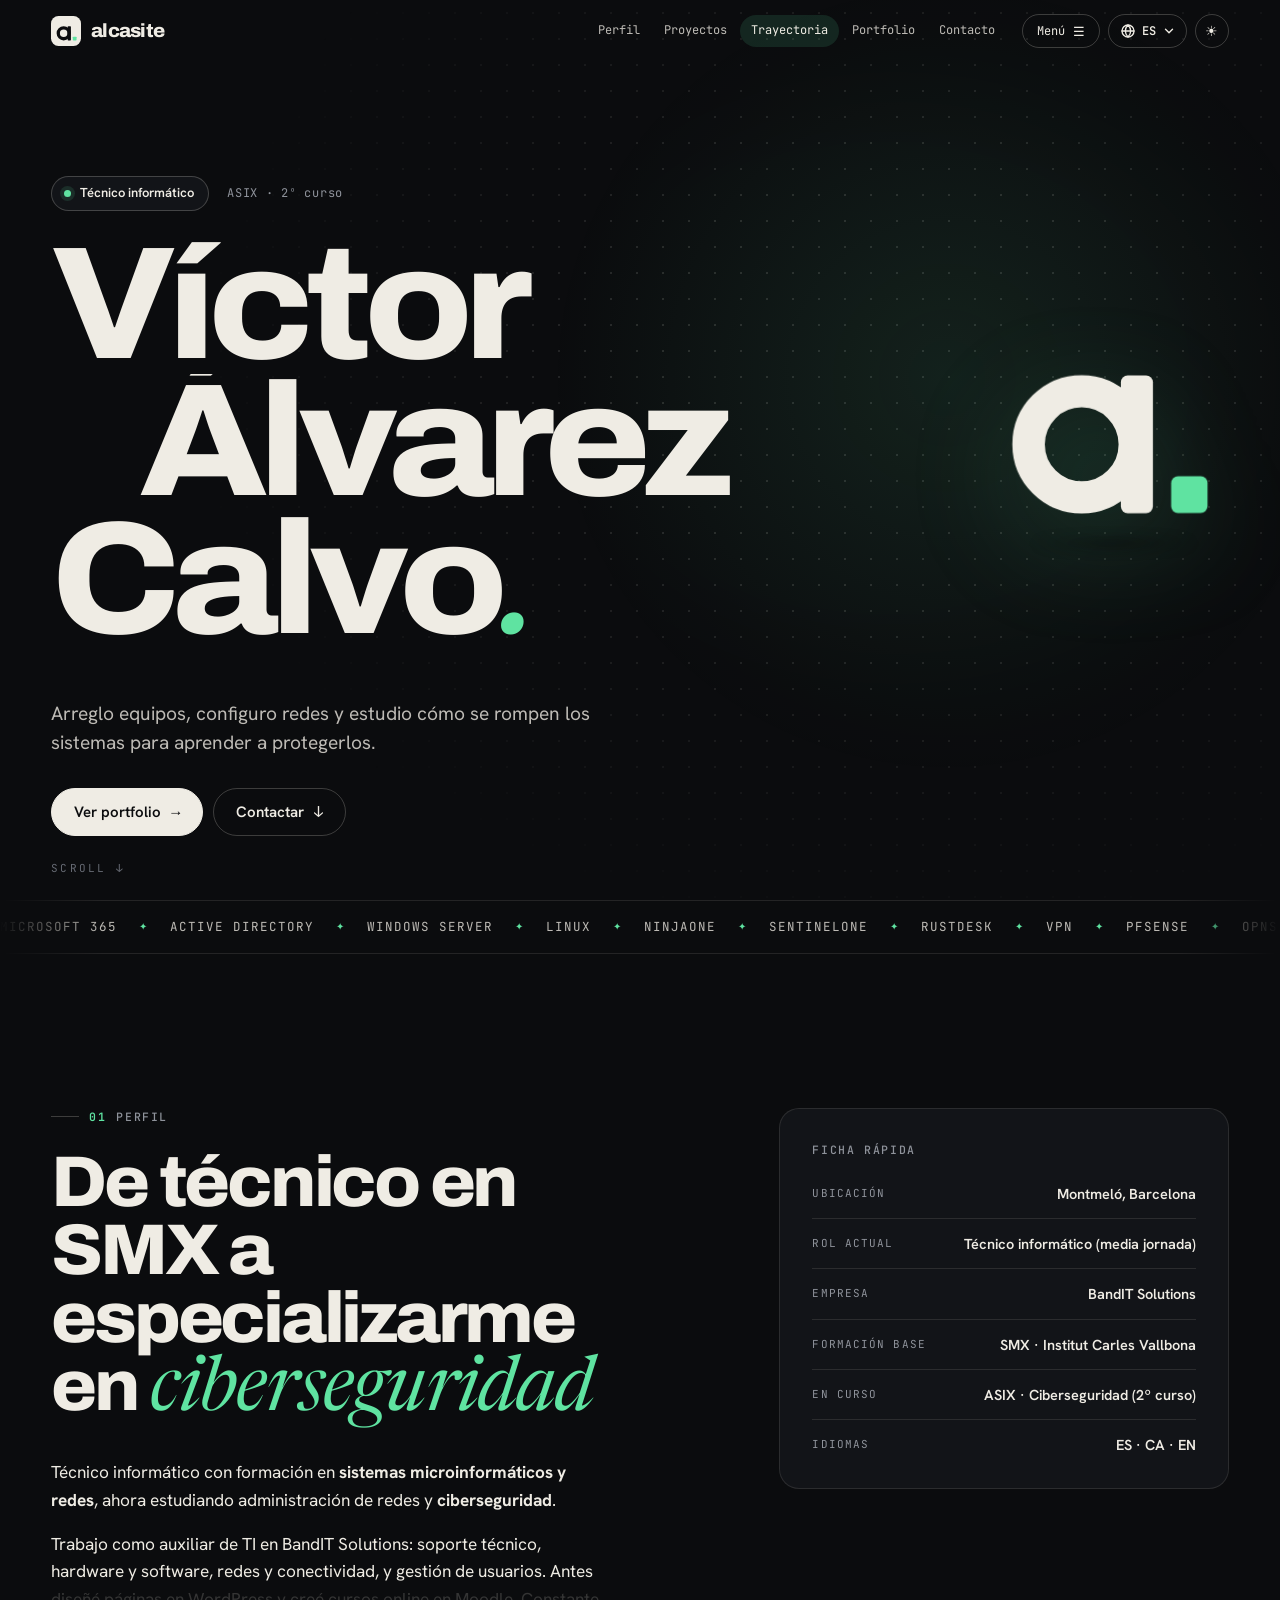
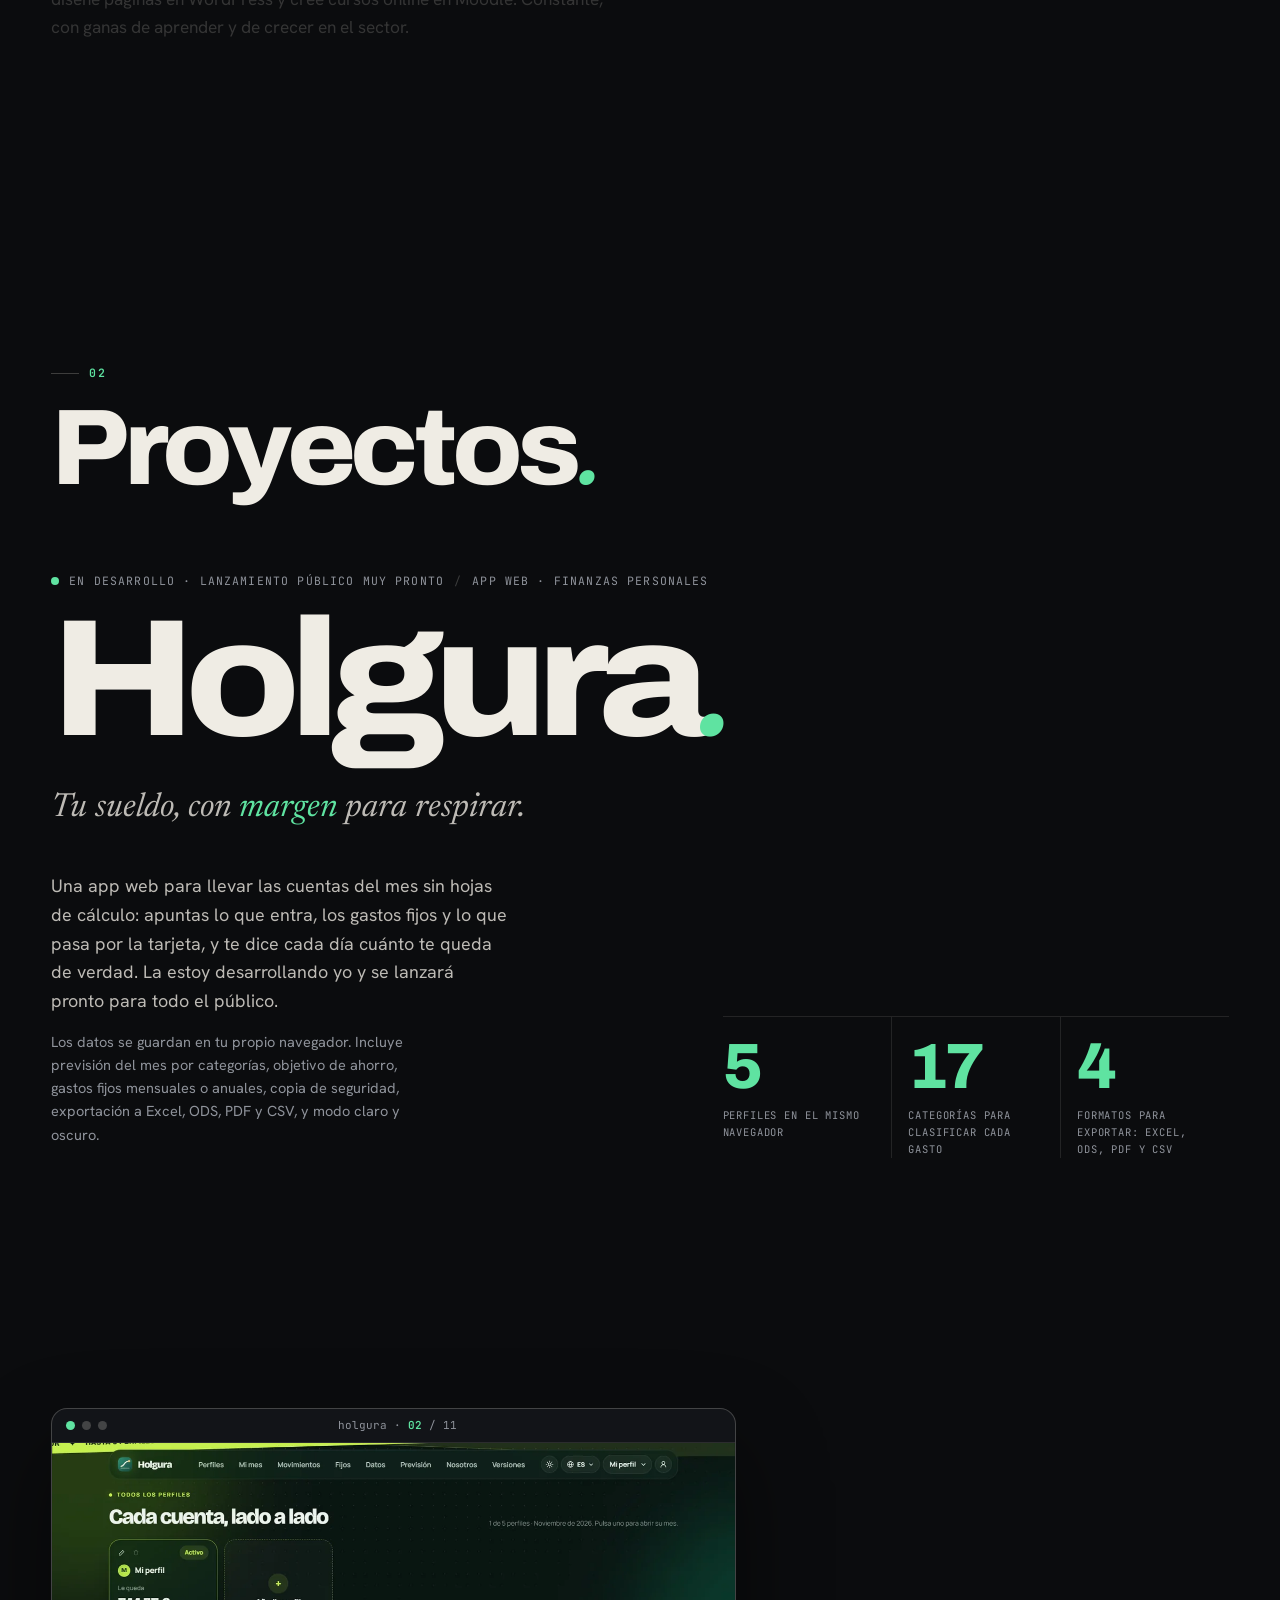
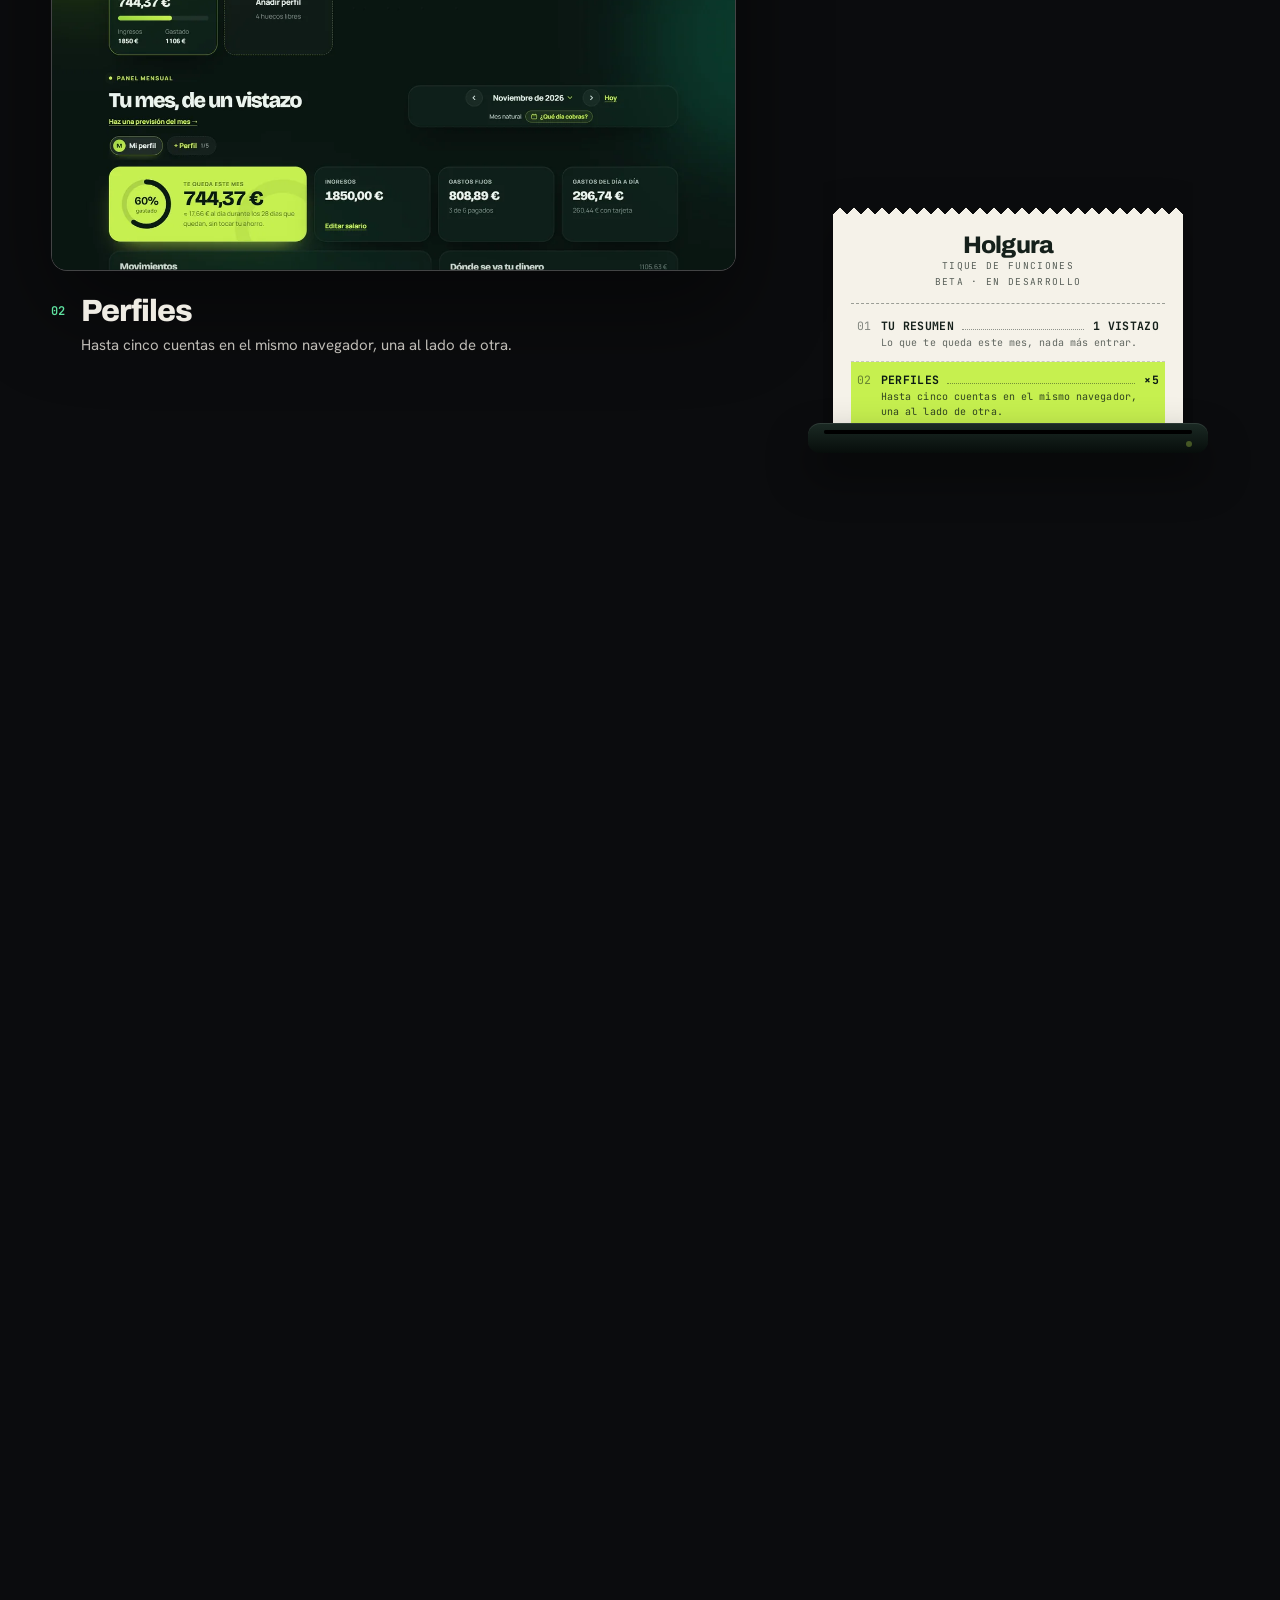
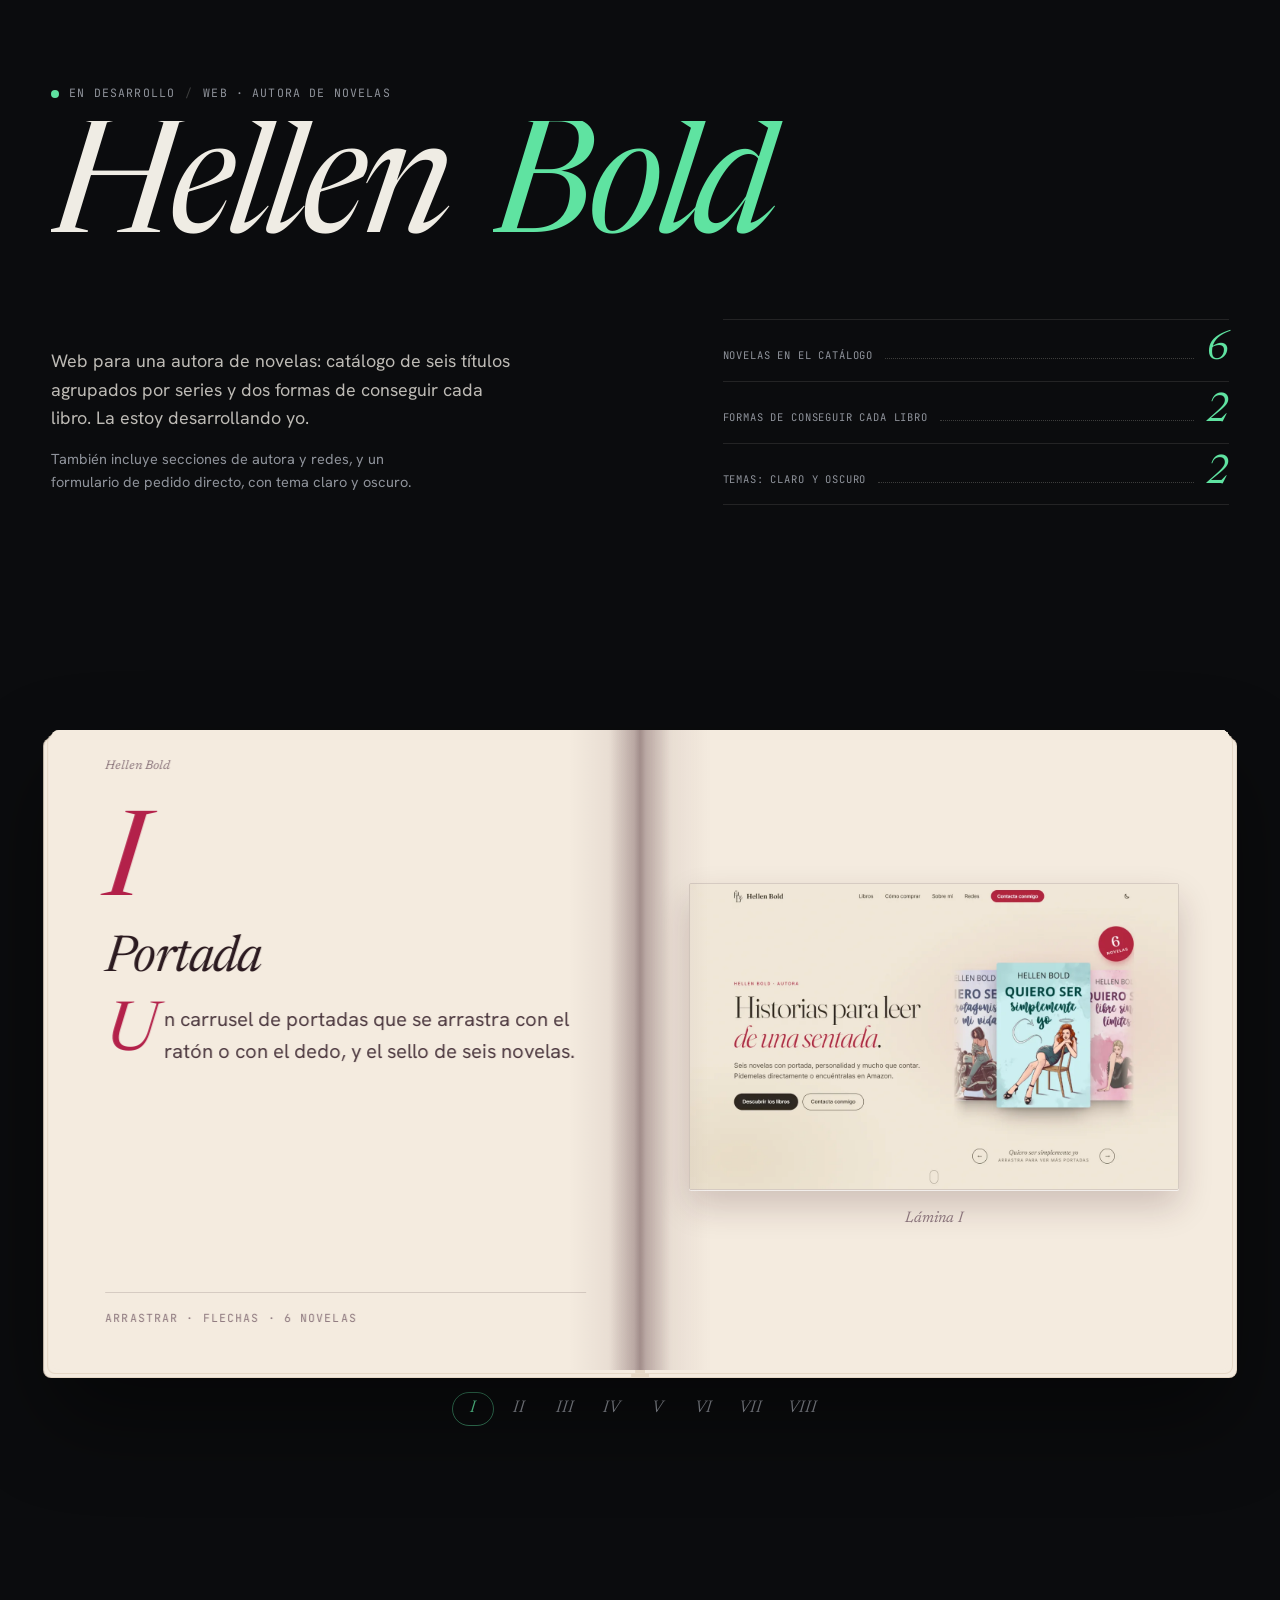
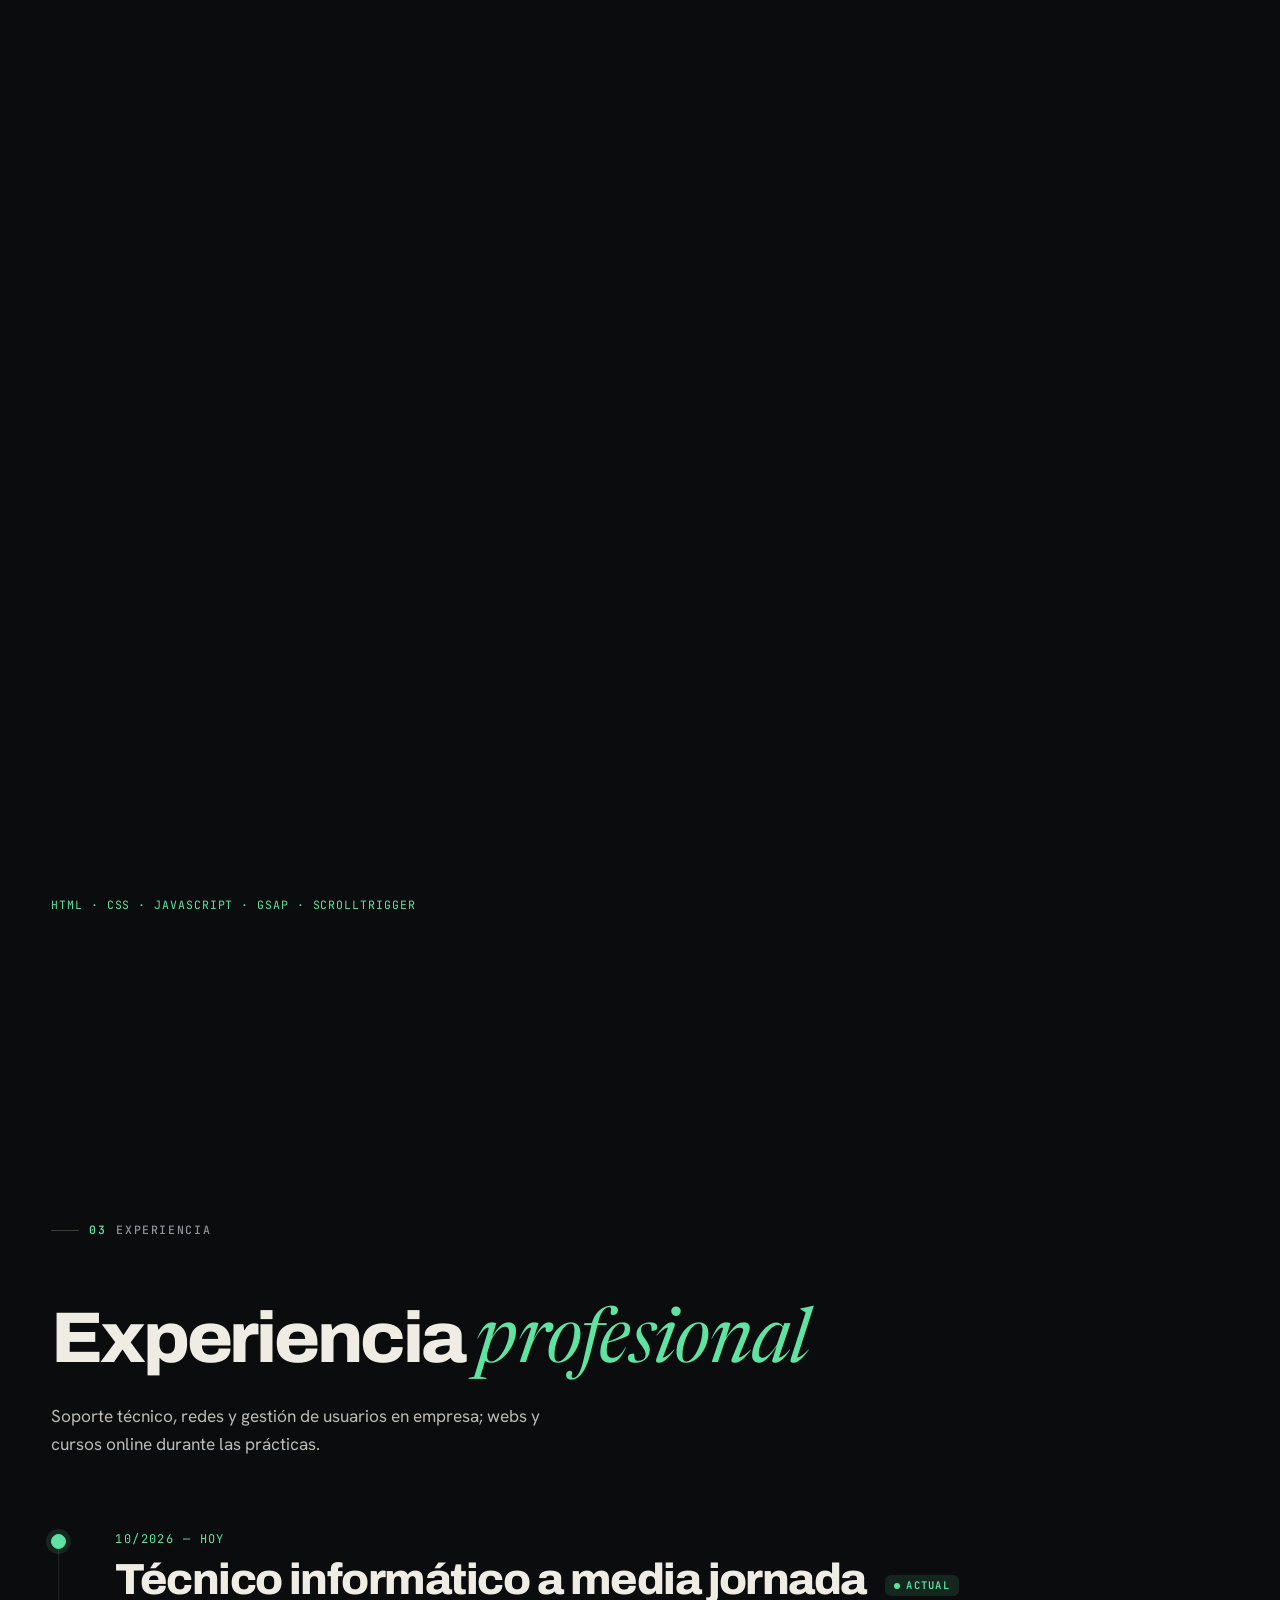
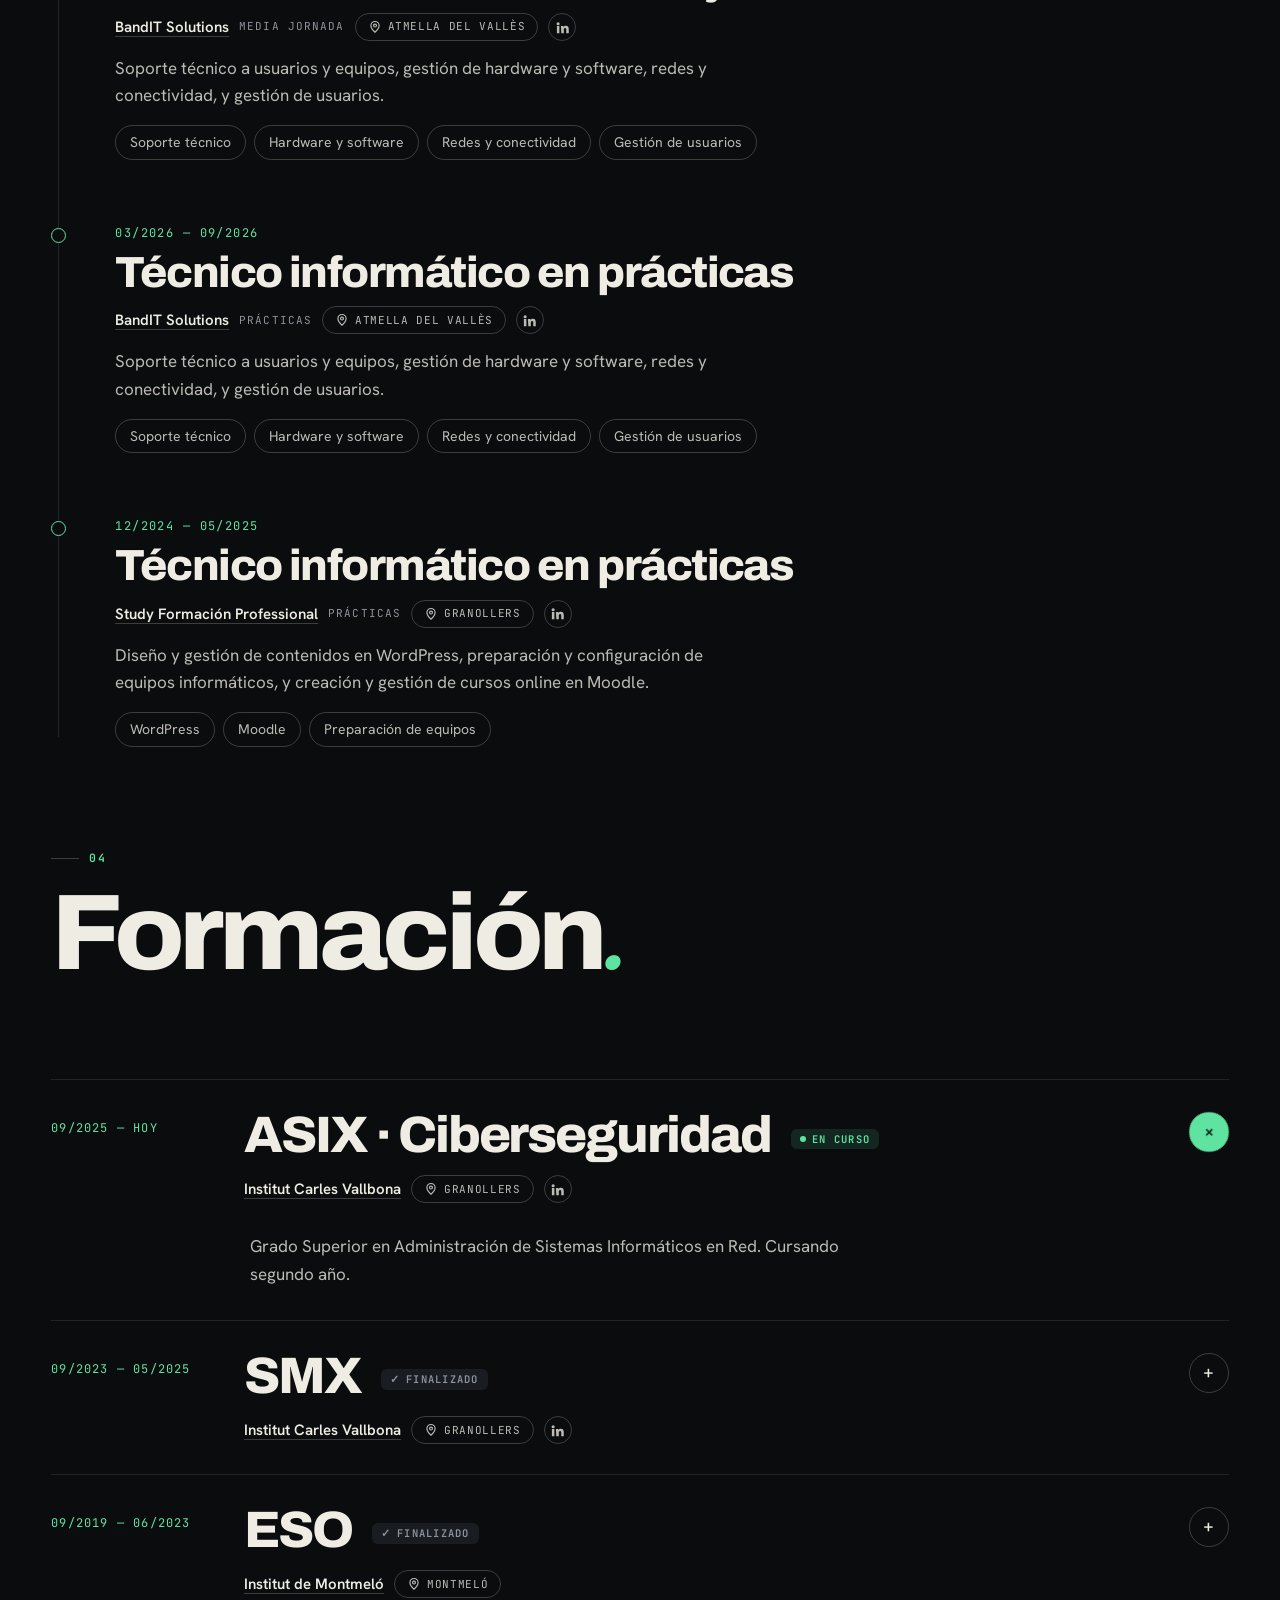
==== commit 67349f72: "Añade Proyectos al menú y separa el logo de la portada del nombre Co-Authored-By: Claude Opus 5.5 <n" ====
--- a/index.html
+++ b/index.html
@@ -13,8 +13,8 @@
 <link rel="icon" type="image/png" sizes="192x192" href="assets/icon-192.png?v=2">
 <link rel="apple-touch-icon" href="assets/apple-touch-icon.png?v=2">
 <link rel="preload" href="assets/fonts/archivo.woff2" as="font" type="font/woff2" crossorigin>
-<link rel="stylesheet" href="styles.css?v=20261104c">
-<script defer src="main.js?v=20261104c"></script>
+<link rel="stylesheet" href="styles.css?v=20261104d">
+<script defer src="main.js?v=20261104d"></script>
 </head>
 <body>
 
@@ -33,6 +33,7 @@
   <div class="bar-right">
     <nav>
       <a href="#perfil" data-i18n="nav.profile">Perfil</a>
+      <a href="#proyectos" data-i18n="nav.projects">Proyectos</a>
       <a href="#trayectoria" data-i18n="nav.path">Trayectoria</a>
       <a href="#portfolio" data-i18n="nav.portfolio">Portfolio</a>
       <a href="#contacto" data-i18n="nav.contact">Contacto</a>
--- a/styles.css
+++ b/styles.css
@@ -448,7 +448,8 @@
 .lg-s{fill:var(--ink)}
 .lg-c{fill:var(--accent-fill);animation:blink 1.2s steps(1) infinite}
 .hm-obj .logo-glyph{filter:drop-shadow(0 30px 50px rgba(95,227,161,.18))}
-.hero-mark{width:min(24vw,340px)}
+/* más pequeño que el nombre para que no se pegue a «Álvarez» */
+.hero-mark{width:min(19vw,230px)}
 @media (max-width:980px){.hero-mark{width:min(30vw,140px)}}
 
 /* =====================================================================
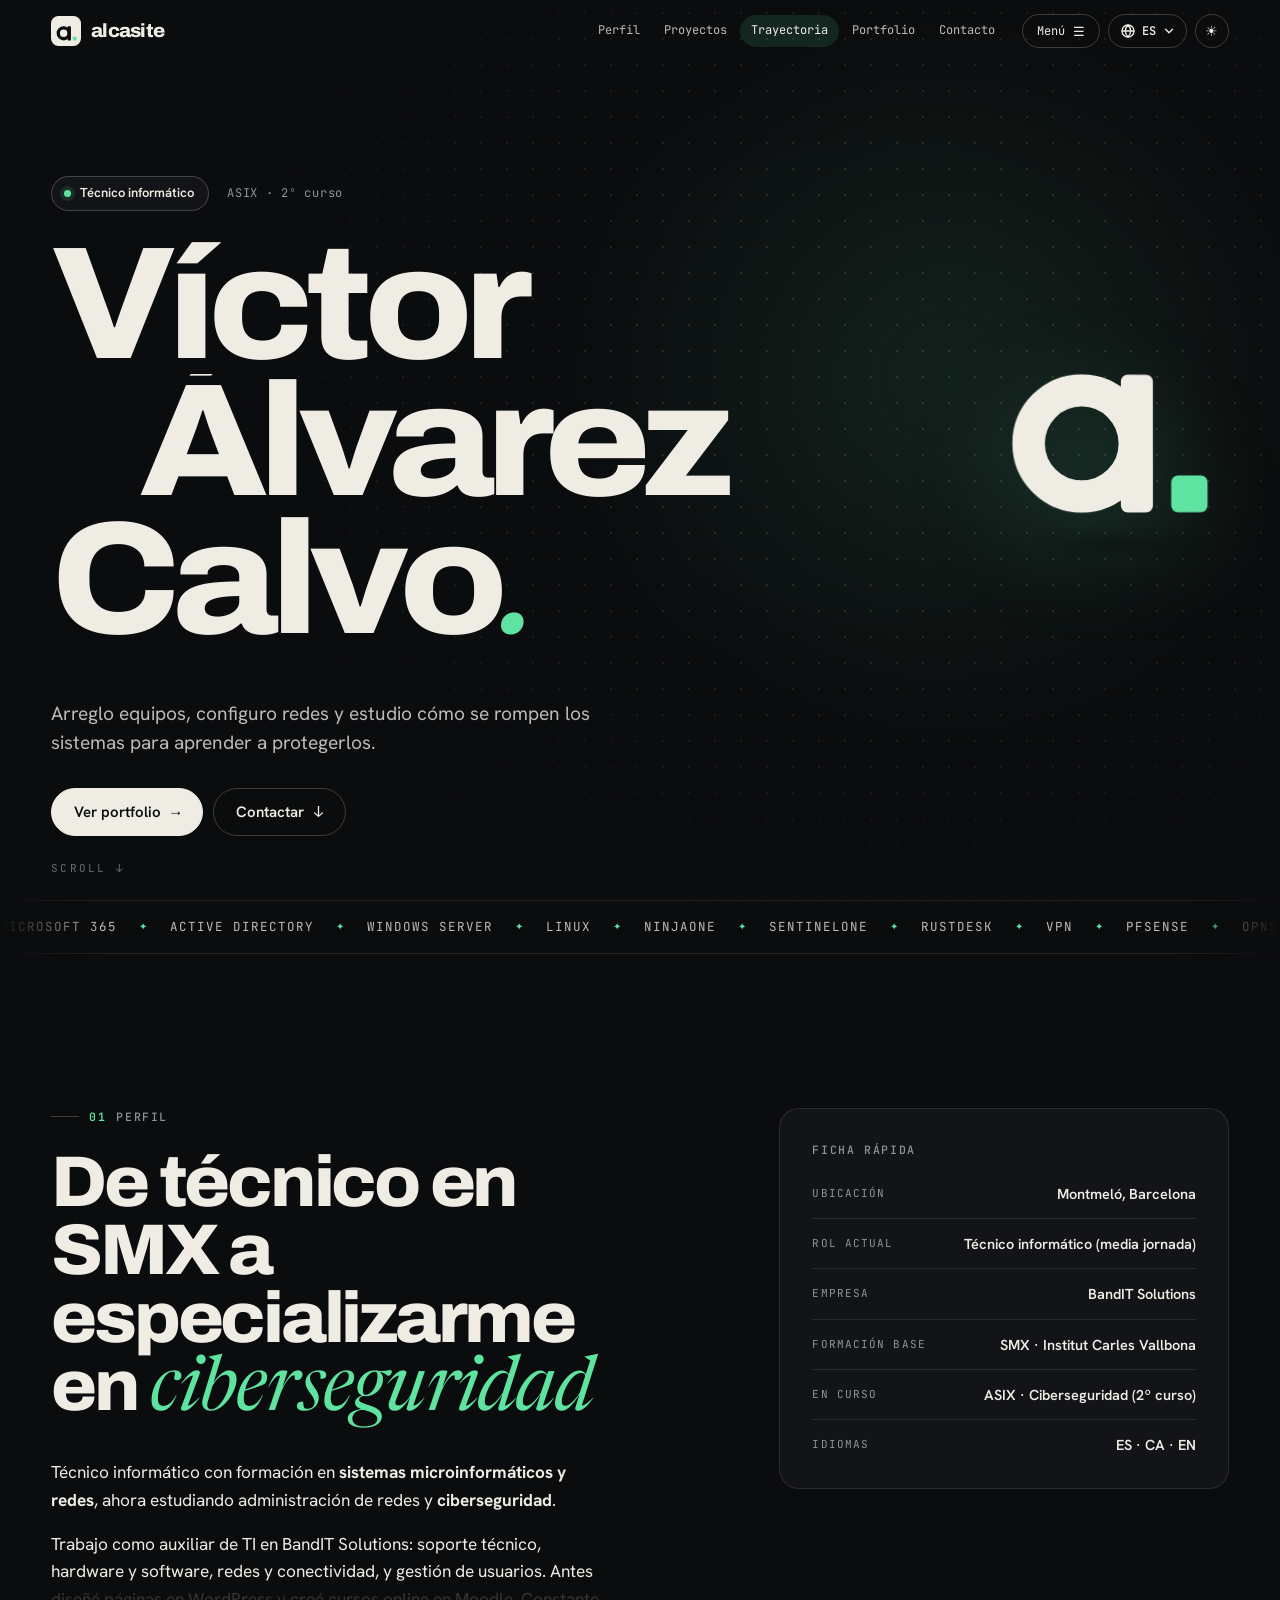
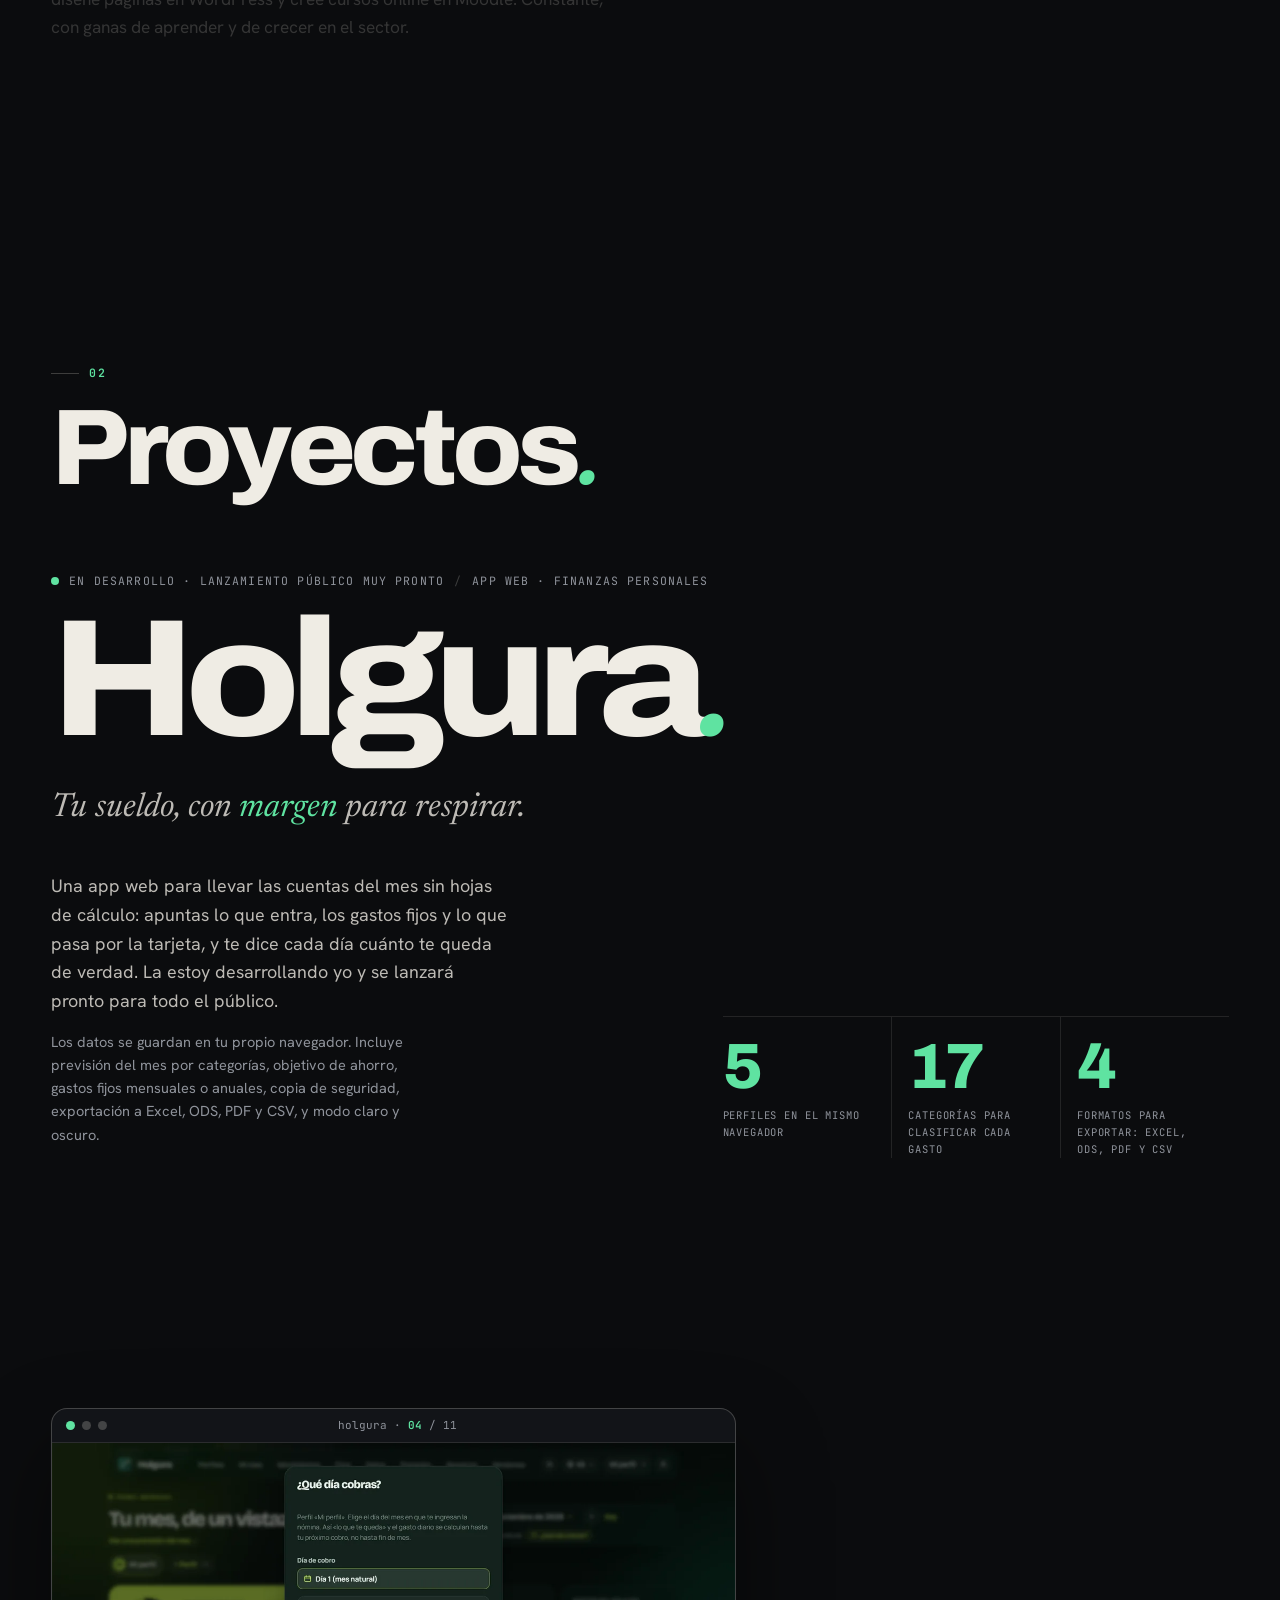
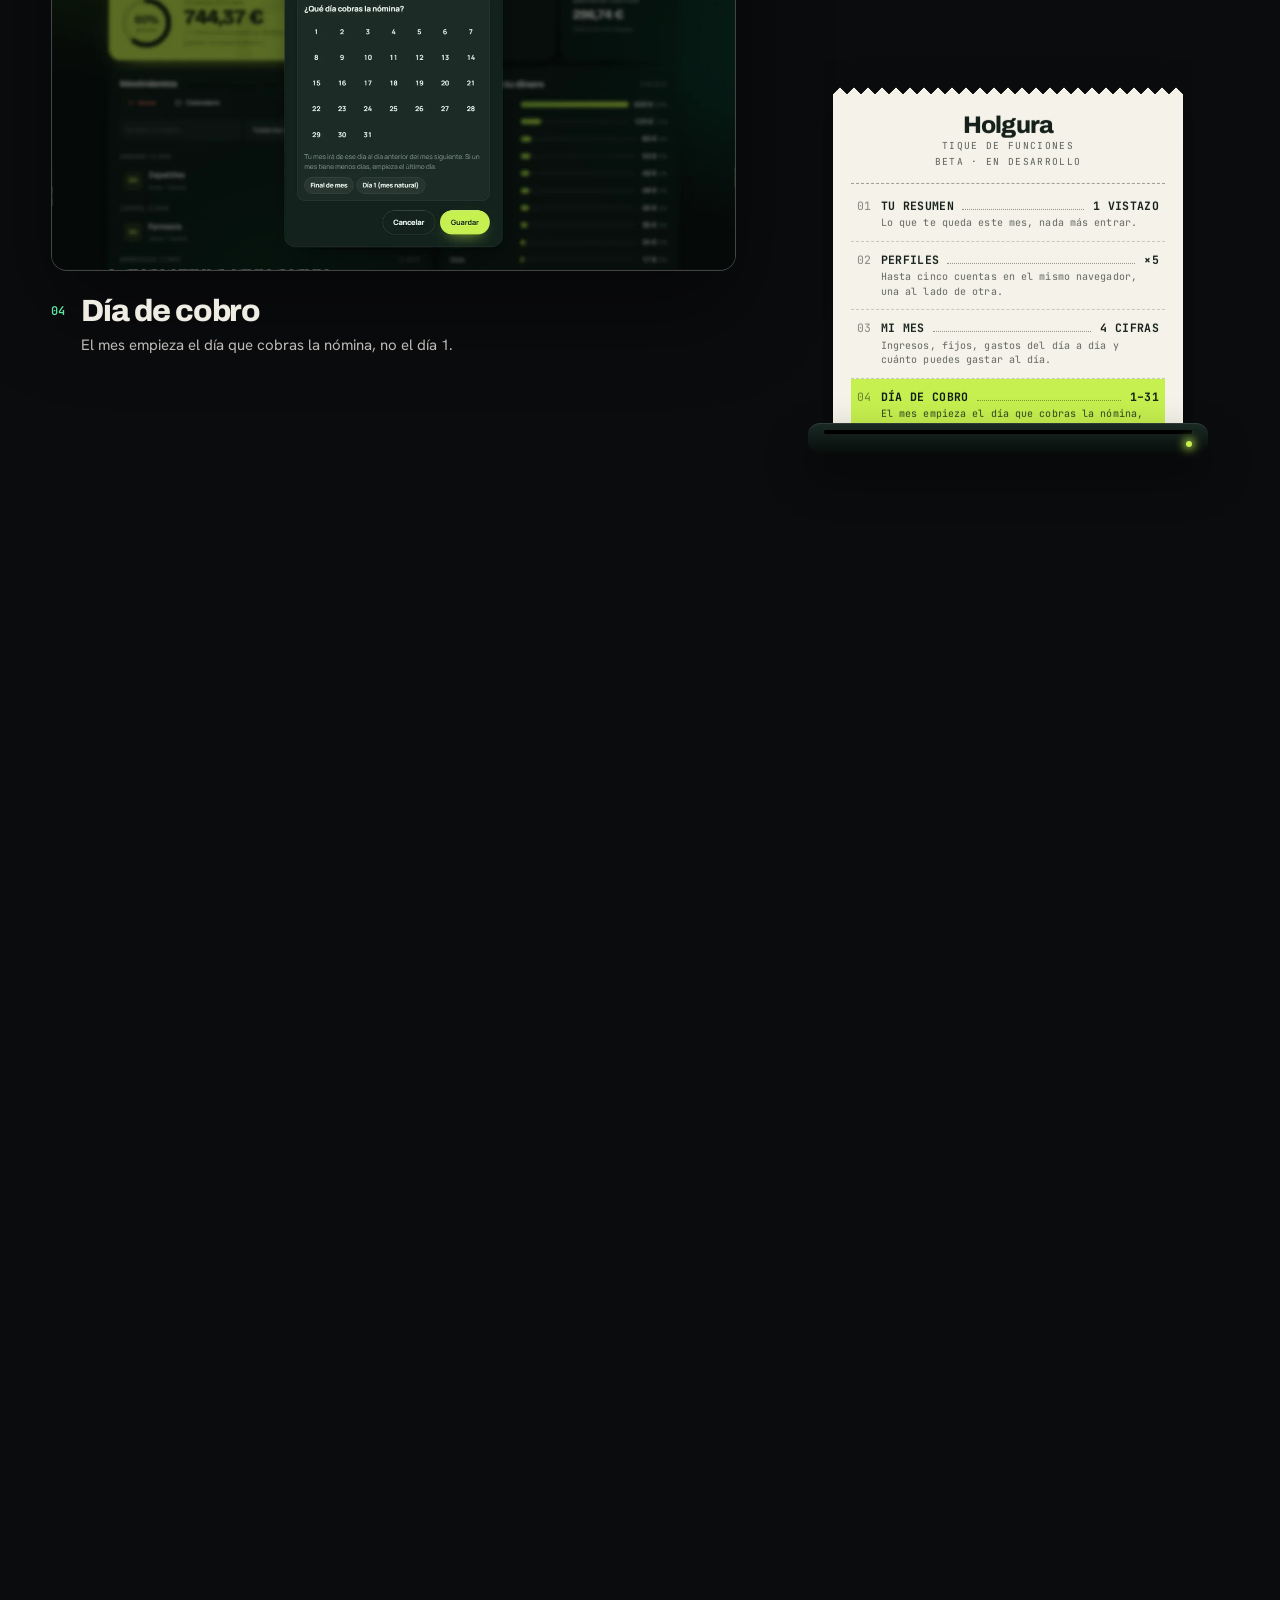
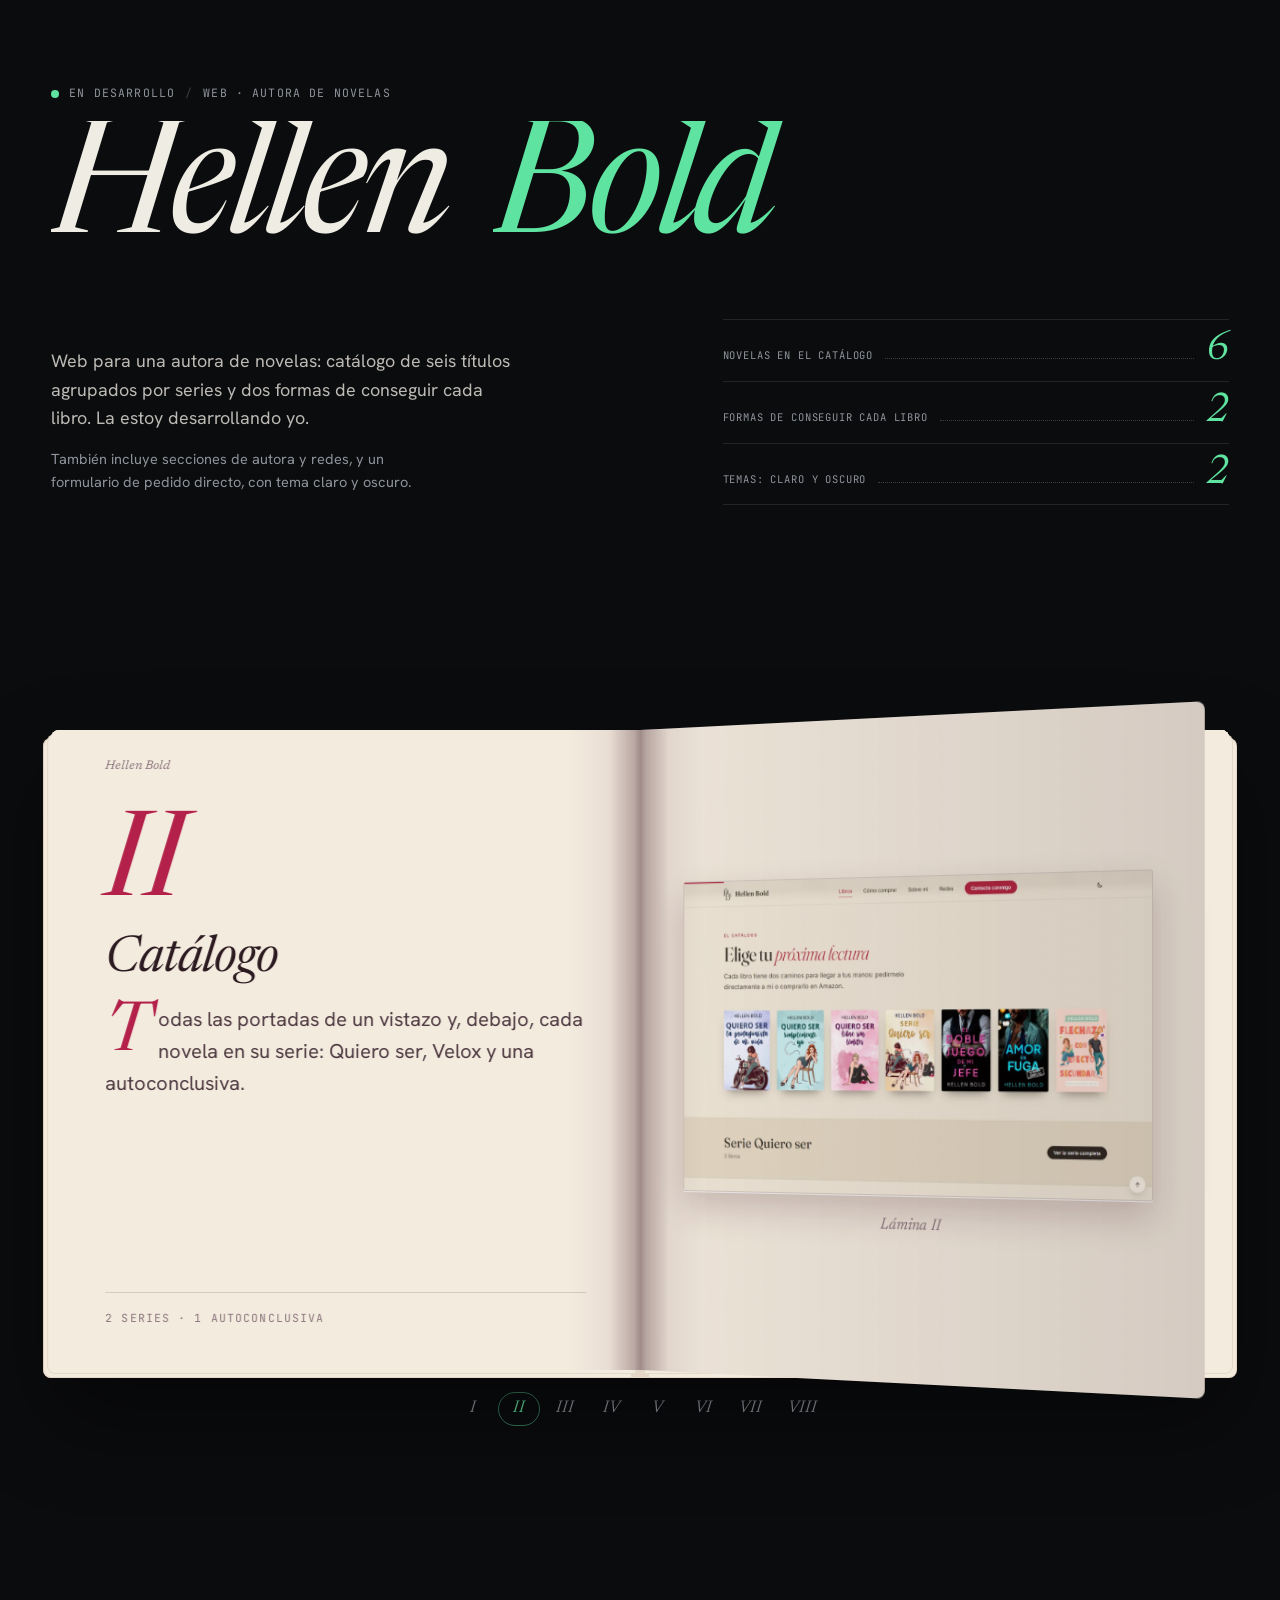
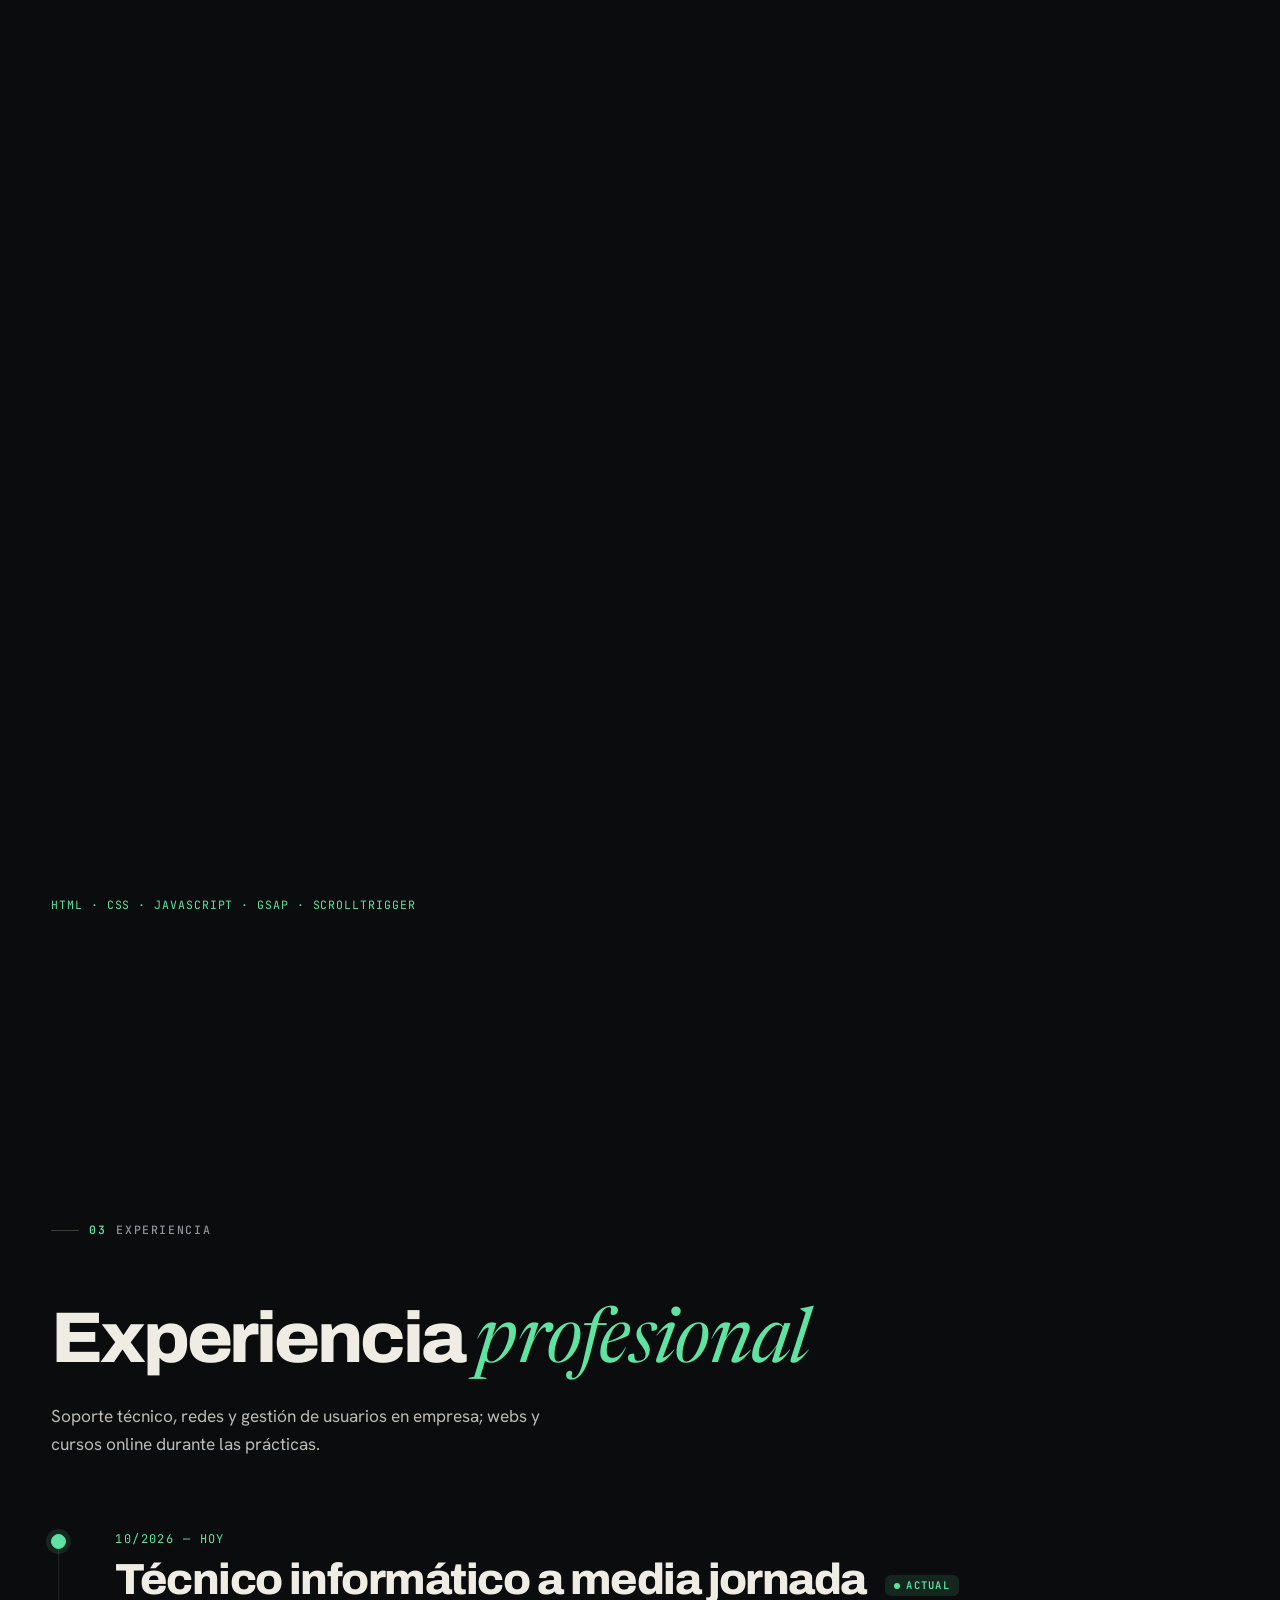
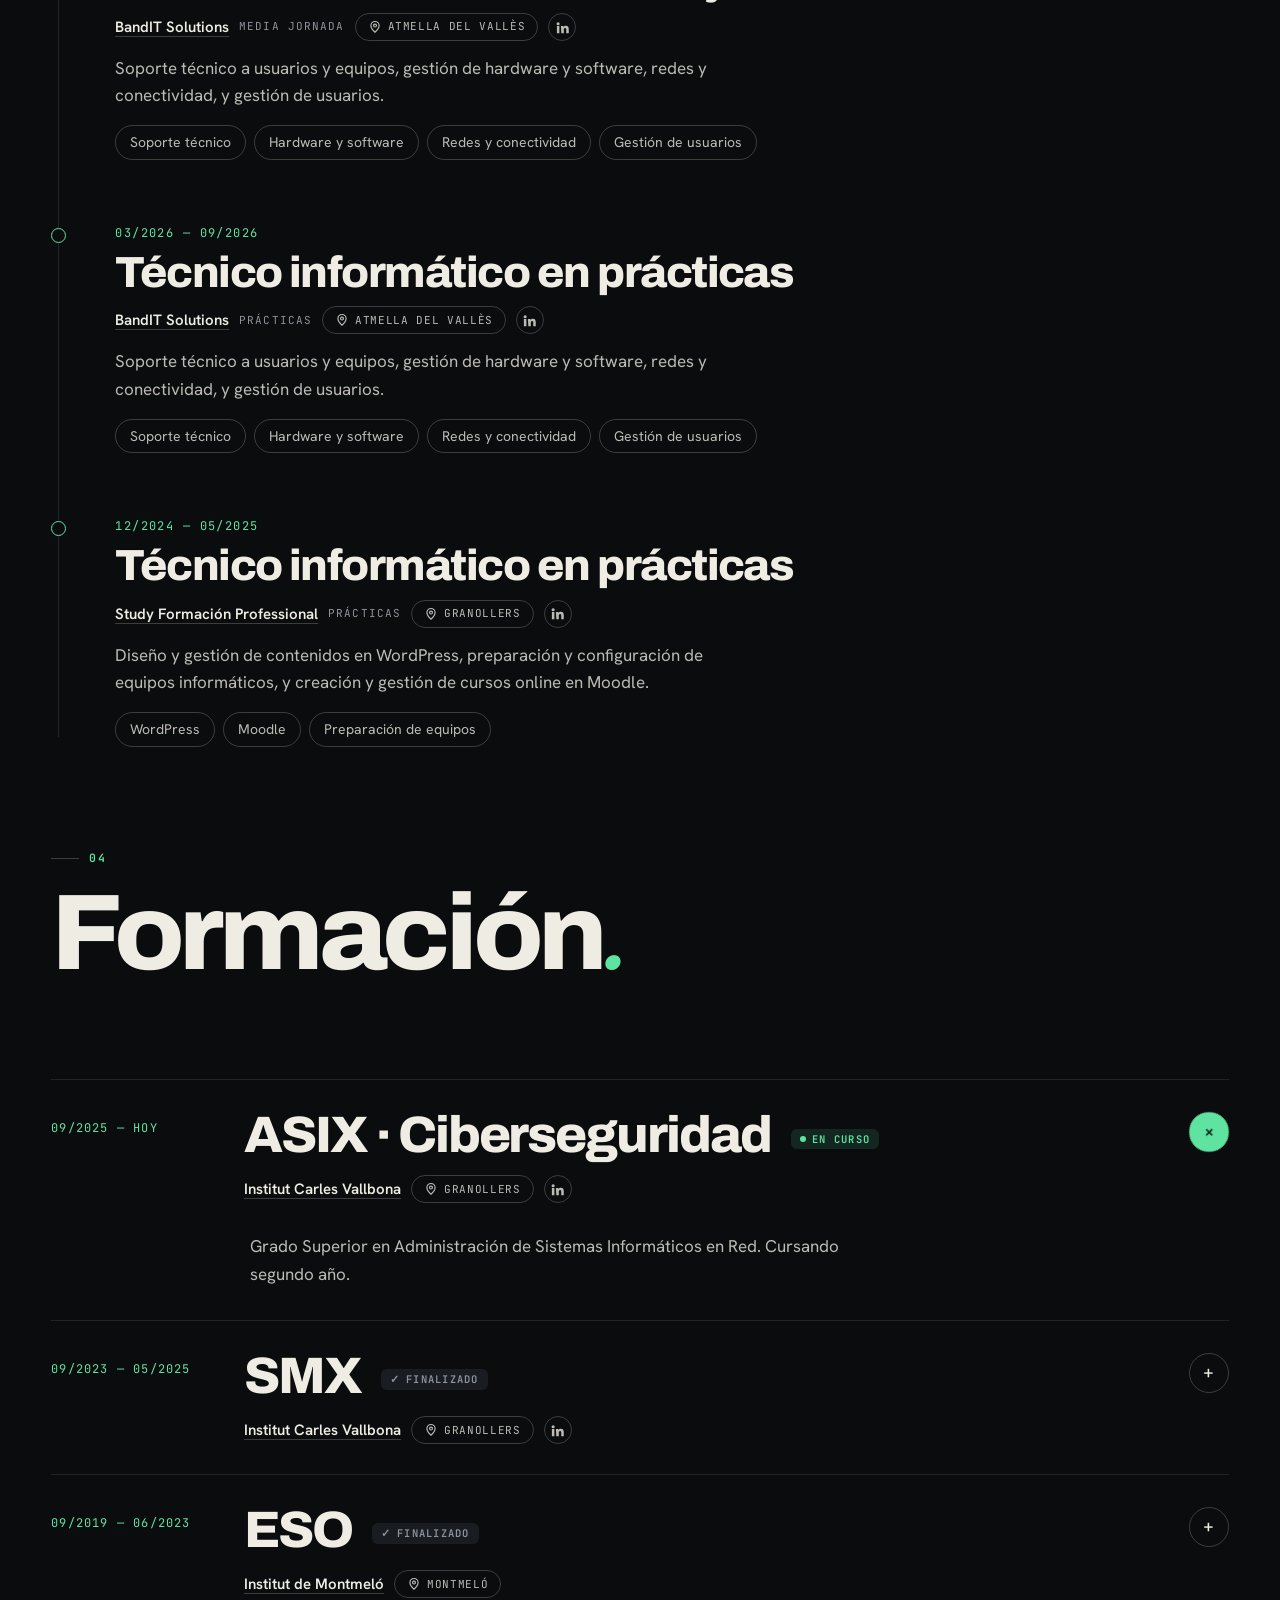
==== commit 18499538: "v1.8: página de versiones ordenada por tipo de cambio, con título e índice - Cada versión lleva un t" ====
--- a/index.html
+++ b/index.html
@@ -13,8 +13,8 @@
 <link rel="icon" type="image/png" sizes="192x192" href="assets/icon-192.png?v=2">
 <link rel="apple-touch-icon" href="assets/apple-touch-icon.png?v=2">
 <link rel="preload" href="assets/fonts/archivo.woff2" as="font" type="font/woff2" crossorigin>
-<link rel="stylesheet" href="styles.css?v=20261104d">
-<script defer src="main.js?v=20261104d"></script>
+<link rel="stylesheet" href="styles.css?v=20261104e">
+<script defer src="main.js?v=20261104e"></script>
 </head>
 <body>
 
@@ -425,7 +425,7 @@
 
 <footer>
   <span class="foot-logo"><svg class="logo-mark" viewBox="0 0 64 64" aria-hidden="true"><rect class="lm-tile" width="64" height="64" rx="16"/><circle class="lm-a" cx="27" cy="37" r="11.5"/><rect class="lm-s" x="35.5" y="22" width="7" height="30" rx="1.5"/><rect class="lm-c" x="46.5" y="44" width="8" height="8" rx="1.5"/></svg><span class="wordmark">alcasite</span></span>
-  <span>© <span id="year">2026</span> Víctor Álvarez Calvo <a class="foot-ver" href="versiones.html" title="Versiones">v1.7</a></span>
+  <span>© <span id="year">2026</span> Víctor Álvarez Calvo <a class="foot-ver" href="versiones.html" title="Versiones">v1.8</a></span>
   <nav class="legal-links" aria-label="Legal"><a href="legal.html#aviso" data-i18n="footer.legal">Aviso legal</a><a href="legal.html#privacidad" data-i18n="footer.privacy">Privacidad</a><a href="legal.html#cookies" data-i18n="footer.cookies">Cookies</a></nav>
   <span data-i18n="footer.role">Técnico informático · ASIX</span>
 </footer>
--- a/styles.css
+++ b/styles.css
@@ -423,6 +423,15 @@
 .ver ul{list-style:none}
 .ver li{position:relative;padding:5px 0 5px 22px;color:var(--ink2)}
 .ver li::before{content:"—";position:absolute;left:0;color:var(--accent)}
+/* índice de versiones y cambios agrupados por tipo */
+.ver{scroll-margin-top:90px}
+.ver-toc{display:flex;flex-wrap:wrap;gap:8px;margin:26px 0 34px}
+.ver-toc a{display:inline-flex;align-items:baseline;gap:8px;padding:7px 13px;border:1px solid var(--line);border-radius:999px;font-family:var(--mono);font-size:12px;color:var(--ink2);text-decoration:none;transition:color .2s,border-color .2s}
+.ver-toc a b{color:var(--ink)}
+.ver-toc a:hover{color:var(--ink);border-color:var(--accent)}
+.ver-sum{font-family:var(--serif);font-style:italic;font-size:clamp(20px,2.2vw,26px);line-height:1.2;color:var(--ink);margin-bottom:18px}
+.ver-g + .ver-g{margin-top:16px}
+.ver-g h3{font-family:var(--mono);font-weight:500;font-size:11px;letter-spacing:.12em;text-transform:uppercase;color:var(--mute);margin-bottom:2px}
 @media (max-width:720px){.ver{grid-template-columns:1fr}}
 
 @media (prefers-reduced-motion:reduce){html{scroll-behavior:auto}.marquee-track{animation:none}}
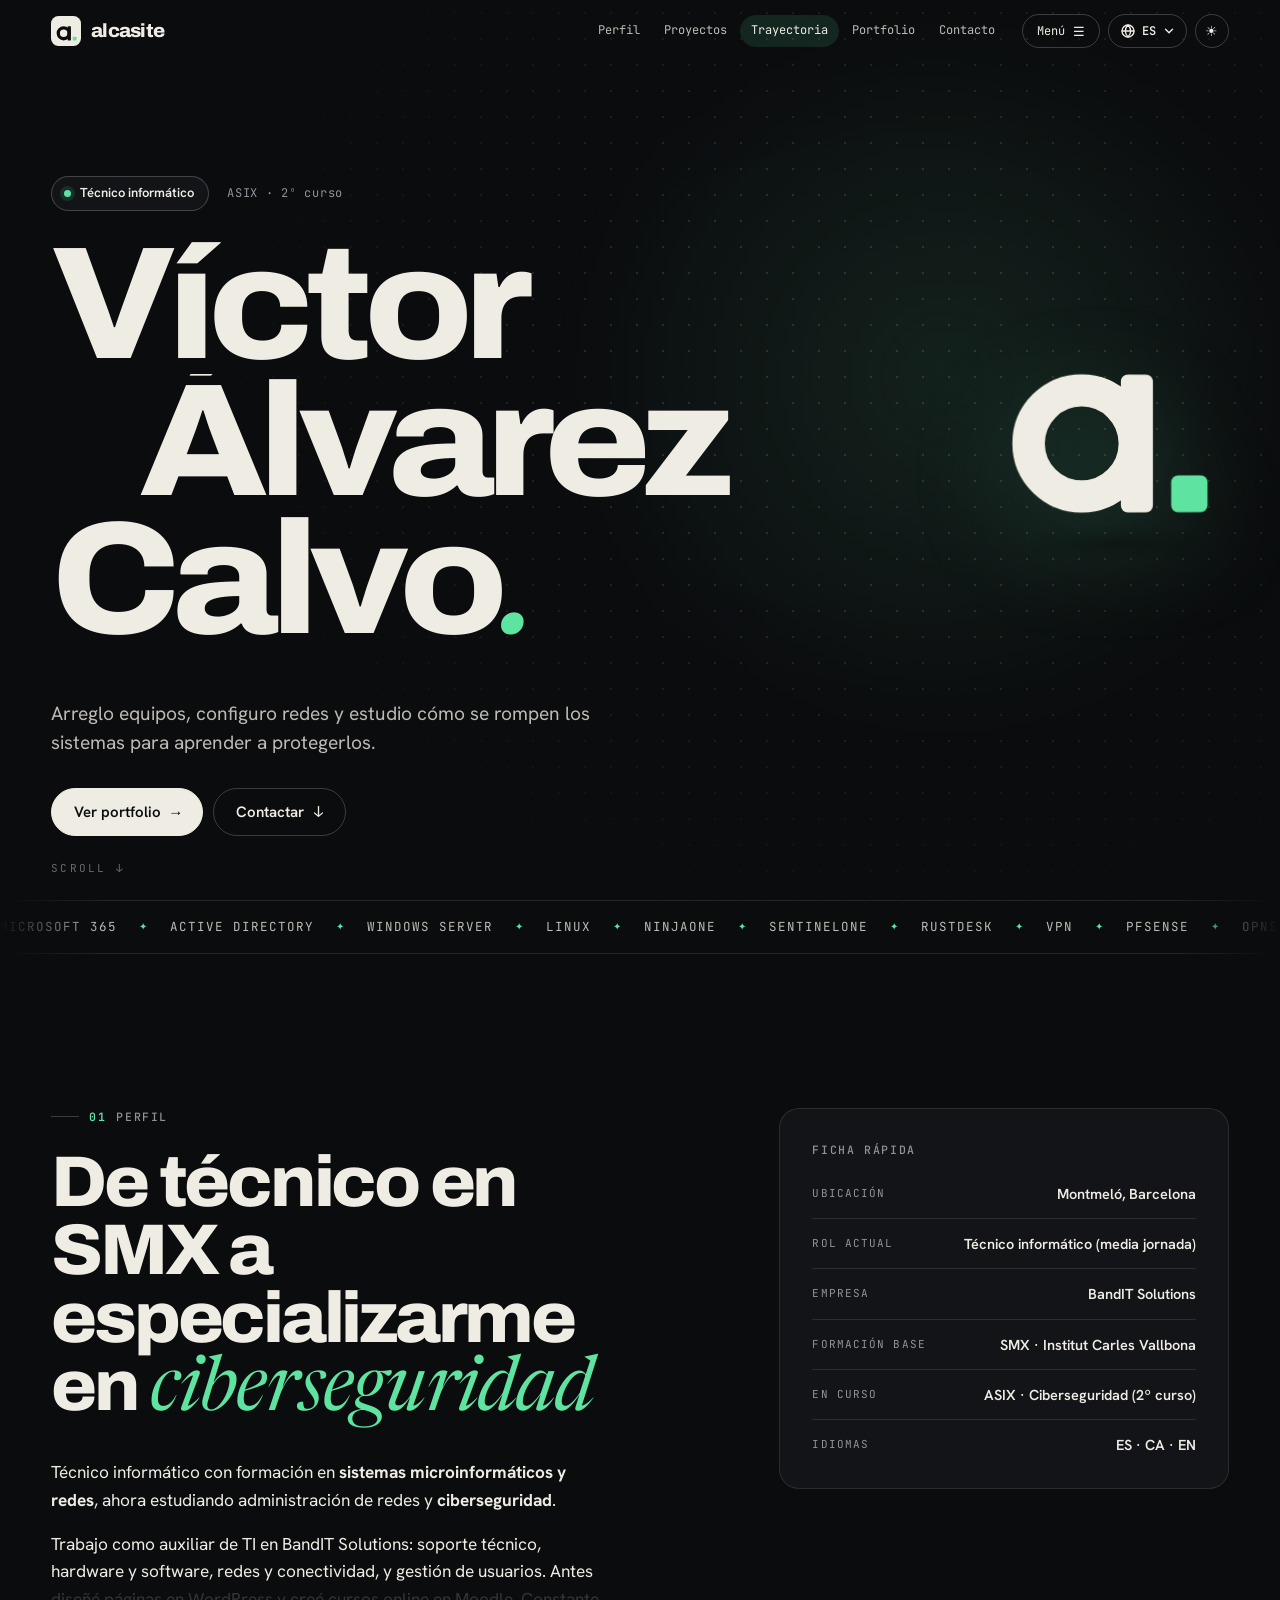
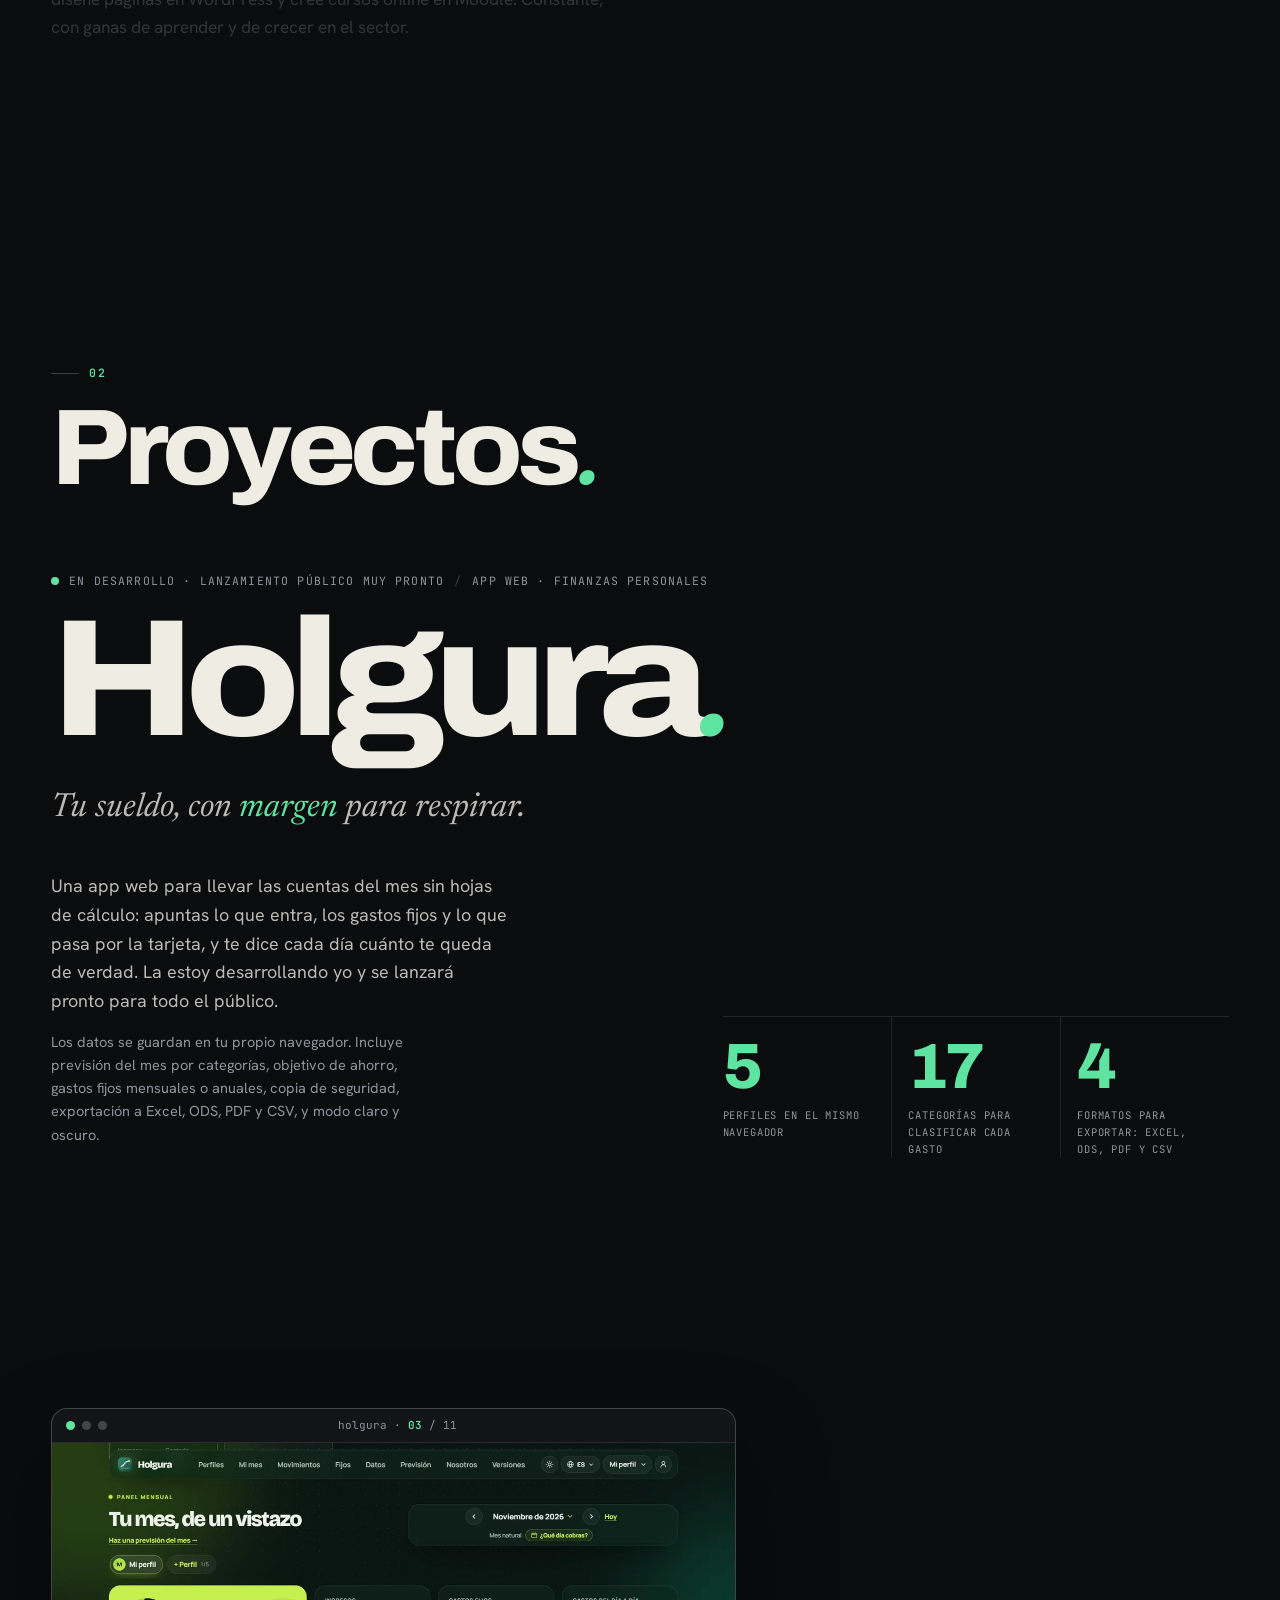
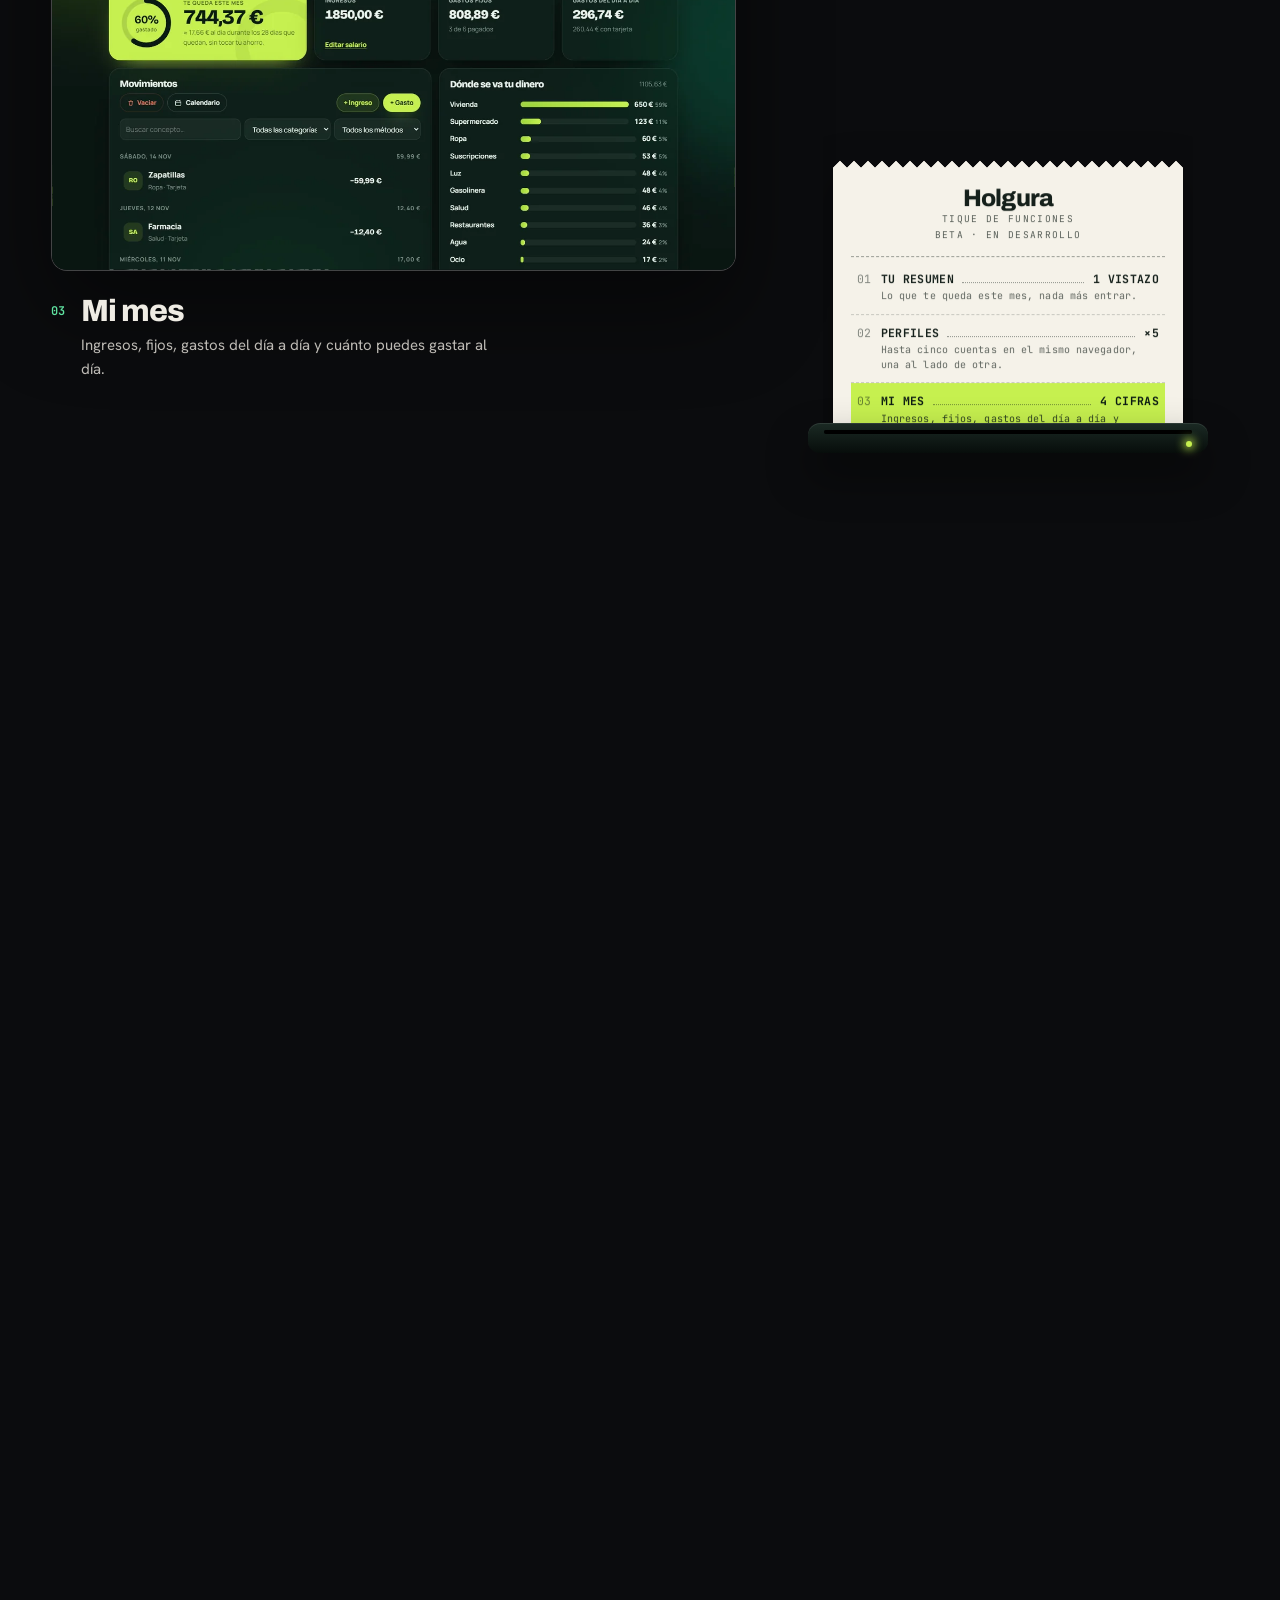
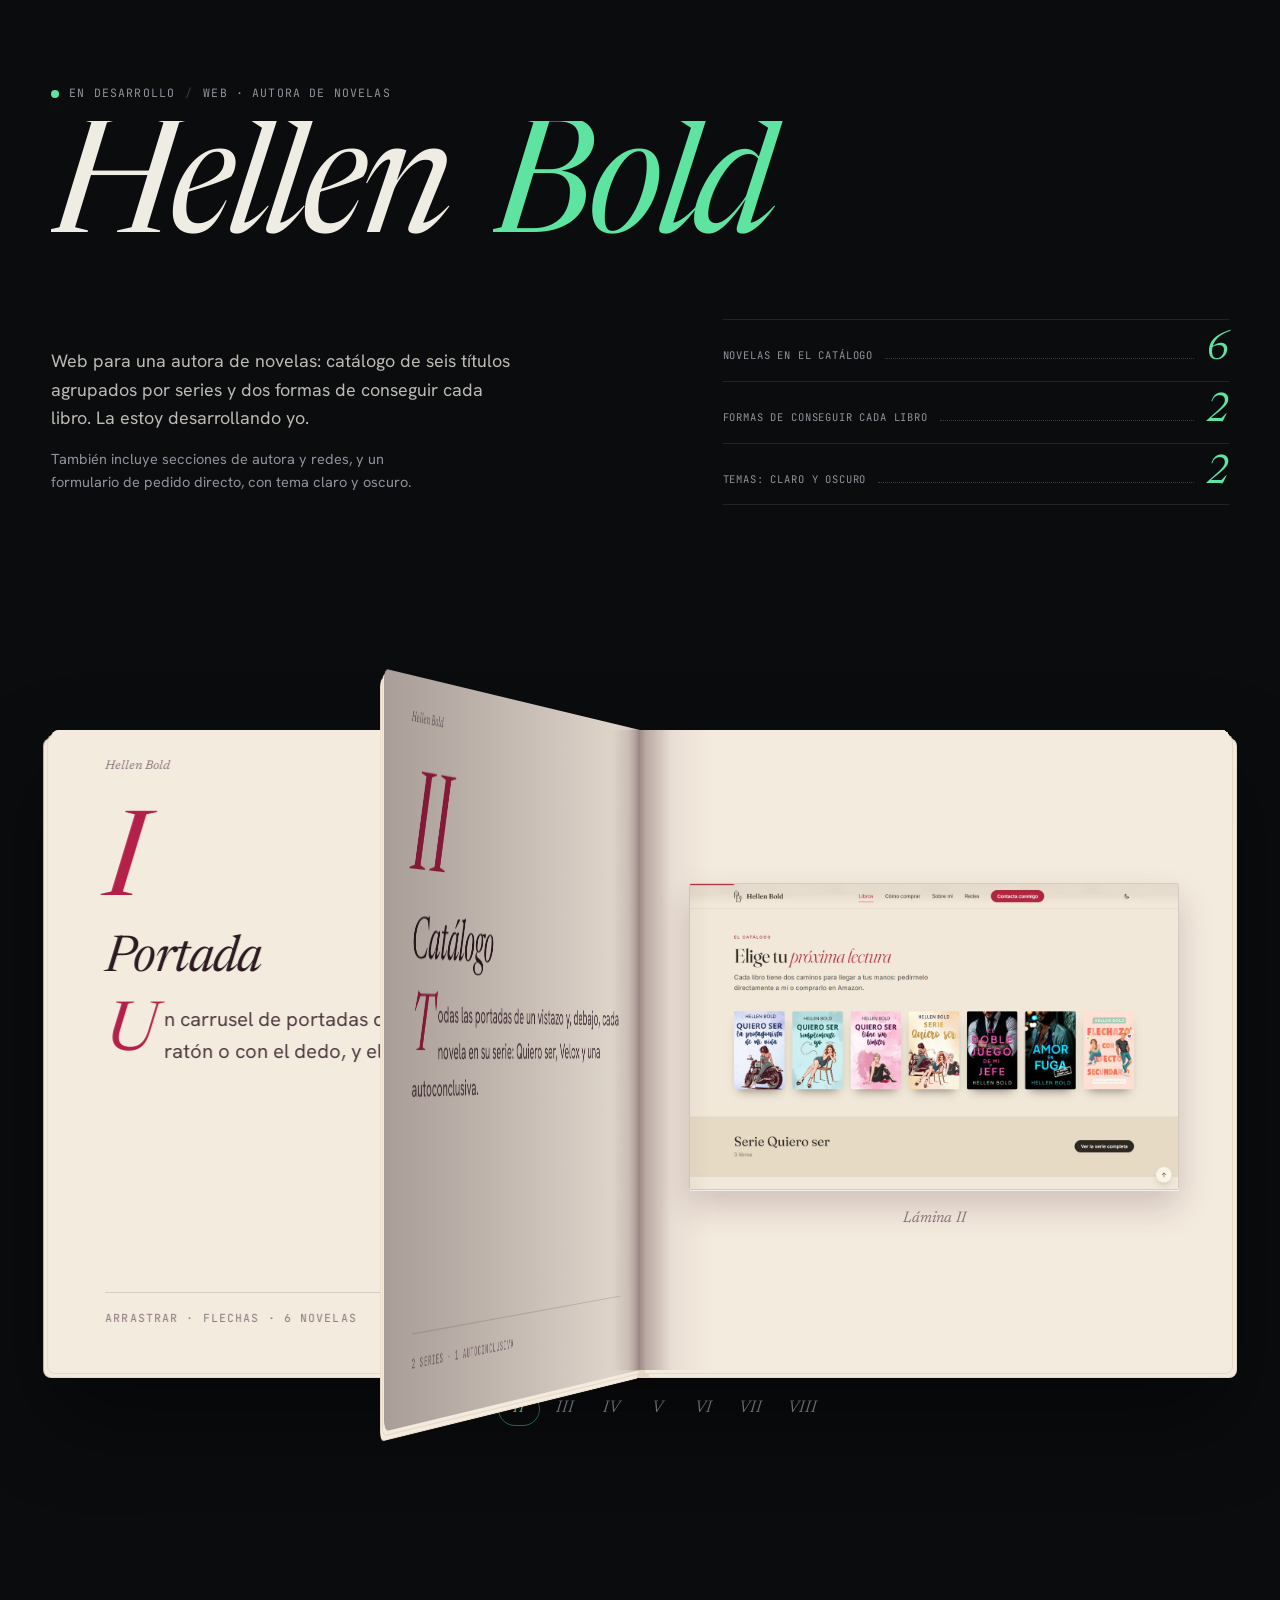
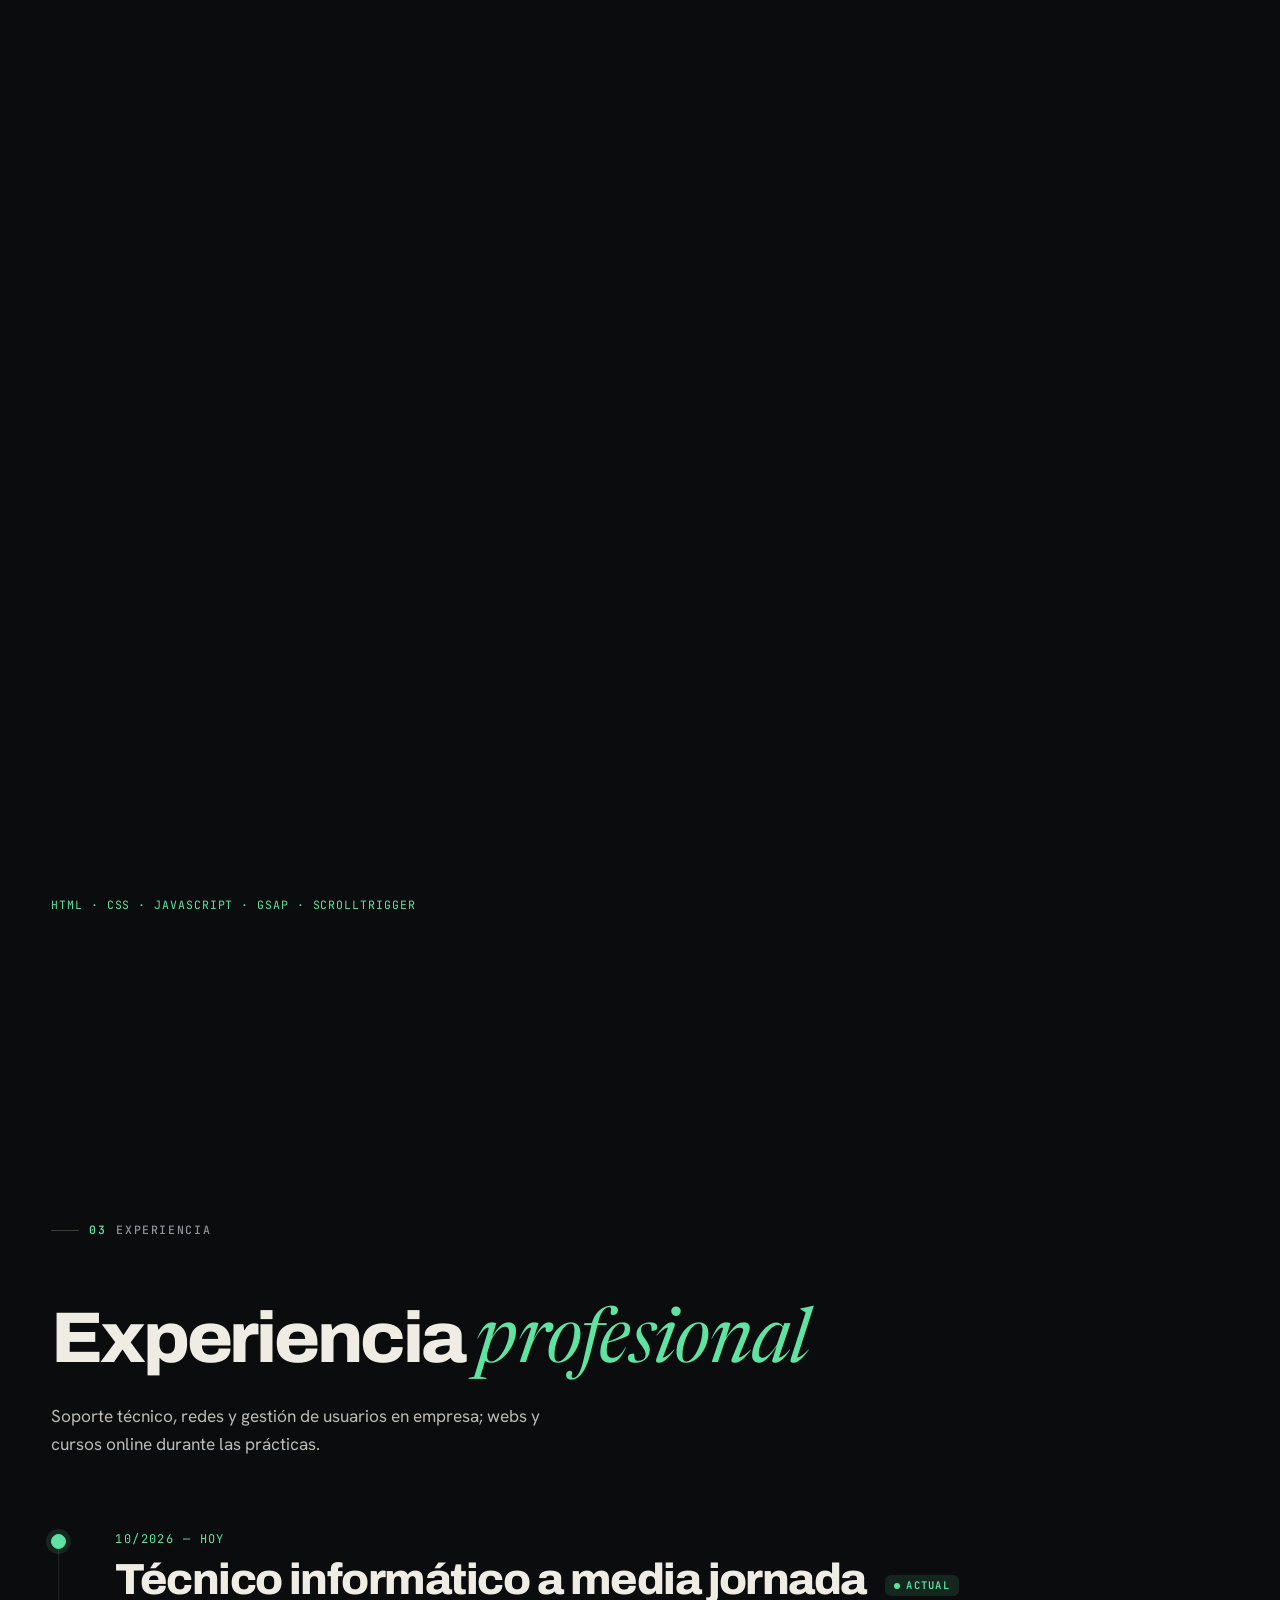
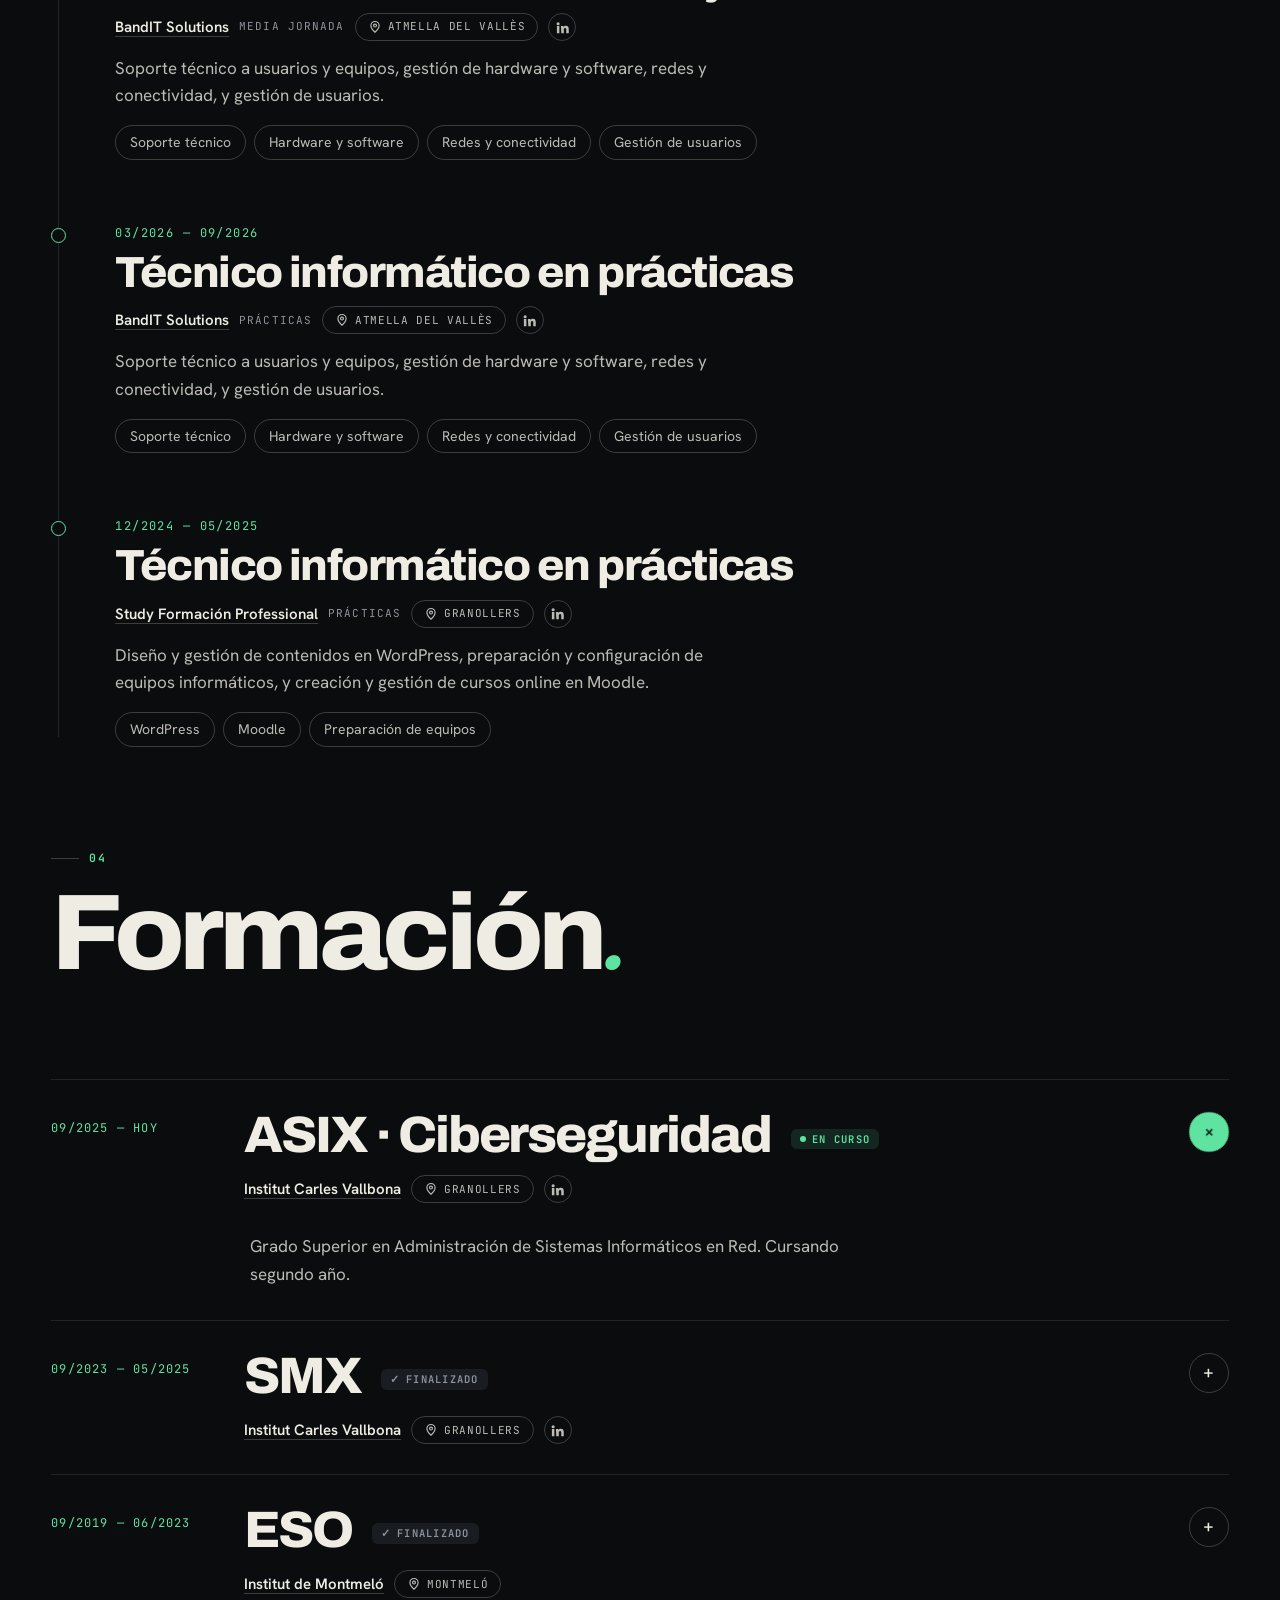
==== commit bcaf9c47: "Versiones por etapas, con cifras de la web y línea de tiempo que se llena al bajar - Cuatro etapas c" ====
--- a/index.html
+++ b/index.html
@@ -13,8 +13,8 @@
 <link rel="icon" type="image/png" sizes="192x192" href="assets/icon-192.png?v=2">
 <link rel="apple-touch-icon" href="assets/apple-touch-icon.png?v=2">
 <link rel="preload" href="assets/fonts/archivo.woff2" as="font" type="font/woff2" crossorigin>
-<link rel="stylesheet" href="styles.css?v=20261104e">
-<script defer src="main.js?v=20261104e"></script>
+<link rel="stylesheet" href="styles.css?v=20261104f">
+<script defer src="main.js?v=20261104f"></script>
 </head>
 <body>
 
--- a/styles.css
+++ b/styles.css
@@ -414,25 +414,60 @@
 .skills-sec .sec-head .tag{margin-left:0}
 .skills-soon{color:var(--mute);border:1px dashed var(--line2);border-radius:16px;padding:22px 24px;max-width:60ch}
 
-.ver{display:grid;grid-template-columns:minmax(160px,.55fr) 3fr;gap:14px 28px;padding:32px 0;border-top:1px solid var(--line)}
-.ver:last-child{border-bottom:1px solid var(--line)}
-.ver-head{display:flex;flex-wrap:wrap;align-items:center;gap:10px 12px;align-content:flex-start}
-.ver-n{font-family:var(--disp);font-weight:800;font-size:clamp(34px,4.6vw,56px);line-height:.9;letter-spacing:-.045em}
-.ver-head .tag{margin-left:0}
-.ver-date{flex-basis:100%;font-family:var(--mono);font-size:11.5px;letter-spacing:.1em;text-transform:uppercase;color:var(--accent)}
+/* versiones: panel con cifras e índice, y una línea de tiempo por etapas que se llena al bajar */
+.ver-panel{border:1px solid var(--line);border-radius:20px;padding:clamp(20px,3vw,30px);margin-bottom:clamp(48px,7vw,84px);background:linear-gradient(180deg,var(--bg-2),transparent)}
+.ver-stats{display:flex;flex-wrap:wrap;gap:16px clamp(28px,5vw,56px)}
+.ver-stat{display:flex;flex-direction:column-reverse;gap:6px}
+.ver-stat dd{font-family:var(--disp);font-weight:800;font-size:clamp(38px,5vw,60px);line-height:.85;letter-spacing:-.05em;font-variant-numeric:tabular-nums}
+.ver-stat:first-child dd{color:var(--accent)}
+.ver-stat dt{font-family:var(--mono);font-size:11px;letter-spacing:.12em;text-transform:uppercase;color:var(--mute)}
+.ver-since{margin-top:14px;font-family:var(--serif);font-style:italic;font-size:17px;color:var(--ink2)}
+.ver-toc{display:grid;grid-template-columns:repeat(2,minmax(0,1fr));gap:10px 24px;margin-top:22px;padding-top:22px;border-top:1px solid var(--line)}
+.ver-toc-row{display:flex;flex-wrap:wrap;align-items:center;gap:6px}
+.ver-toc a{display:inline-flex;align-items:center;gap:8px;padding:6px 12px;border:1px solid var(--line);border-radius:999px;font-family:var(--mono);font-size:12px;color:var(--ink2);text-decoration:none;transition:color .2s,border-color .2s,background .2s}
+.ver-toc a:hover{color:var(--ink);border-color:var(--accent)}
+.ver-toc .ver-toc-st{padding-left:6px;margin-right:4px;border-color:transparent;font-family:var(--disp);font-weight:700;font-size:15px;letter-spacing:-.01em;color:var(--ink)}
+.ver-toc-st i{display:grid;place-items:center;width:24px;height:24px;border-radius:50%;background:var(--accent-soft);color:var(--accent);font-family:var(--mono);font-style:normal;font-size:11.5px;font-weight:600}
+
+.ver-tl{--pad:clamp(34px,5vw,60px);--x:8px;position:relative;padding-left:var(--pad)}
+.ver-tl::before,.ver-tl-fill{content:"";position:absolute;left:calc(var(--x) - 1px);top:8px;bottom:0;width:2px;border-radius:2px}
+.ver-tl::before{background:var(--line)}
+.ver-tl-fill{background:linear-gradient(180deg,var(--accent),color-mix(in srgb,var(--accent) 35%,transparent));transform-origin:top;transform:scaleY(var(--fill,1))}
+.js .ver-tl-fill{transform:scaleY(var(--fill,0))}
+.ver-stage{padding-bottom:clamp(40px,6vw,72px);scroll-margin-top:96px}
+.ver-stage:last-child{padding-bottom:0}
+.ver-stage-head{position:relative;max-width:64ch;margin-bottom:24px}
+.ver-stage-head::before{content:"";position:absolute;left:calc(var(--x) - var(--pad) - 8px);top:2px;width:16px;height:16px;border-radius:4px;transform:rotate(45deg);background:var(--bg);border:2px solid var(--line2);transition:background .4s,border-color .4s,box-shadow .4s}
+.ver-stage.is-lit .ver-stage-head::before{background:var(--accent-fill);border-color:var(--accent-fill);box-shadow:0 0 0 6px var(--accent-soft)}
+.ver-kicker{font-family:var(--mono);font-size:11.5px;letter-spacing:.12em;text-transform:uppercase;color:var(--accent)}
+.ver-stage-head h2{font-family:var(--disp);font-weight:800;font-stretch:106%;font-size:clamp(32px,4.4vw,54px);line-height:.95;letter-spacing:-.045em;margin:10px 0 12px}
+.ver-stage-head p:last-child{color:var(--ink2);font-size:clamp(16px,1.3vw,18px)}
+
+.ver{position:relative;scroll-margin-top:96px;padding:clamp(20px,2.6vw,28px);border:1px solid var(--line);border-radius:18px;background:var(--bg);transition:border-color .4s}
+.ver + .ver{margin-top:14px}
+.ver::before{content:"";position:absolute;left:calc(var(--x) - var(--pad) - 6px);top:clamp(28px,3.4vw,38px);width:8px;height:8px;border-radius:50%;background:var(--bg);border:2px solid var(--mute2);transition:background .4s,border-color .4s}
+.ver.is-lit::before{border-color:var(--accent)}
+.ver.is-now{border-color:color-mix(in srgb,var(--accent) 45%,transparent)}
+.ver.is-now::before{background:var(--accent-fill);border-color:var(--accent-fill);box-shadow:0 0 0 5px var(--accent-soft)}
+.ver-head{display:flex;flex-wrap:wrap;align-items:baseline;gap:6px 14px;margin-bottom:6px}
+.ver-n{font-family:var(--disp);font-weight:800;font-size:clamp(28px,3vw,38px);line-height:.9;letter-spacing:-.045em}
+.ver-date{font-family:var(--mono);font-size:11.5px;letter-spacing:.1em;text-transform:uppercase;color:var(--accent)}
+.ver-head .tag{margin-left:0;align-self:center}
+.ver-sum{font-family:var(--serif);font-style:italic;font-size:clamp(19px,1.9vw,23px);line-height:1.25;color:var(--ink);margin-bottom:16px}
 .ver ul{list-style:none}
-.ver li{position:relative;padding:5px 0 5px 22px;color:var(--ink2)}
+.ver li{position:relative;padding:4px 0 4px 22px;color:var(--ink2)}
 .ver li::before{content:"—";position:absolute;left:0;color:var(--accent)}
-/* índice de versiones y cambios agrupados por tipo */
-.ver{scroll-margin-top:90px}
-.ver-toc{display:flex;flex-wrap:wrap;gap:8px;margin:26px 0 34px}
-.ver-toc a{display:inline-flex;align-items:baseline;gap:8px;padding:7px 13px;border:1px solid var(--line);border-radius:999px;font-family:var(--mono);font-size:12px;color:var(--ink2);text-decoration:none;transition:color .2s,border-color .2s}
-.ver-toc a b{color:var(--ink)}
-.ver-toc a:hover{color:var(--ink);border-color:var(--accent)}
-.ver-sum{font-family:var(--serif);font-style:italic;font-size:clamp(20px,2.2vw,26px);line-height:1.2;color:var(--ink);margin-bottom:18px}
-.ver-g + .ver-g{margin-top:16px}
-.ver-g h3{font-family:var(--mono);font-weight:500;font-size:11px;letter-spacing:.12em;text-transform:uppercase;color:var(--mute);margin-bottom:2px}
-@media (max-width:720px){.ver{grid-template-columns:1fr}}
+.ver-g + .ver-g{margin-top:14px}
+.ver-g h4{font-family:var(--mono);font-weight:500;font-size:11px;letter-spacing:.12em;text-transform:uppercase;color:var(--mute);margin-bottom:2px}
+/* los arreglos, más discretos */
+.ver-g.is-fix li{padding-top:2px;padding-bottom:2px;font-size:14px;color:var(--mute)}
+.ver-g.is-fix li::before{content:"·";color:var(--mute)}
+@media (max-width:720px){
+  .ver-toc{grid-template-columns:1fr;gap:14px}
+  .ver-stats{display:grid;grid-template-columns:1fr 1fr;gap:18px 20px}
+  .ver-toc .ver-toc-st{flex:1 0 100%;margin-right:0}
+  .ver-toc-st + a{margin-left:36px}
+}
 
 @media (prefers-reduced-motion:reduce){html{scroll-behavior:auto}.marquee-track{animation:none}}
 
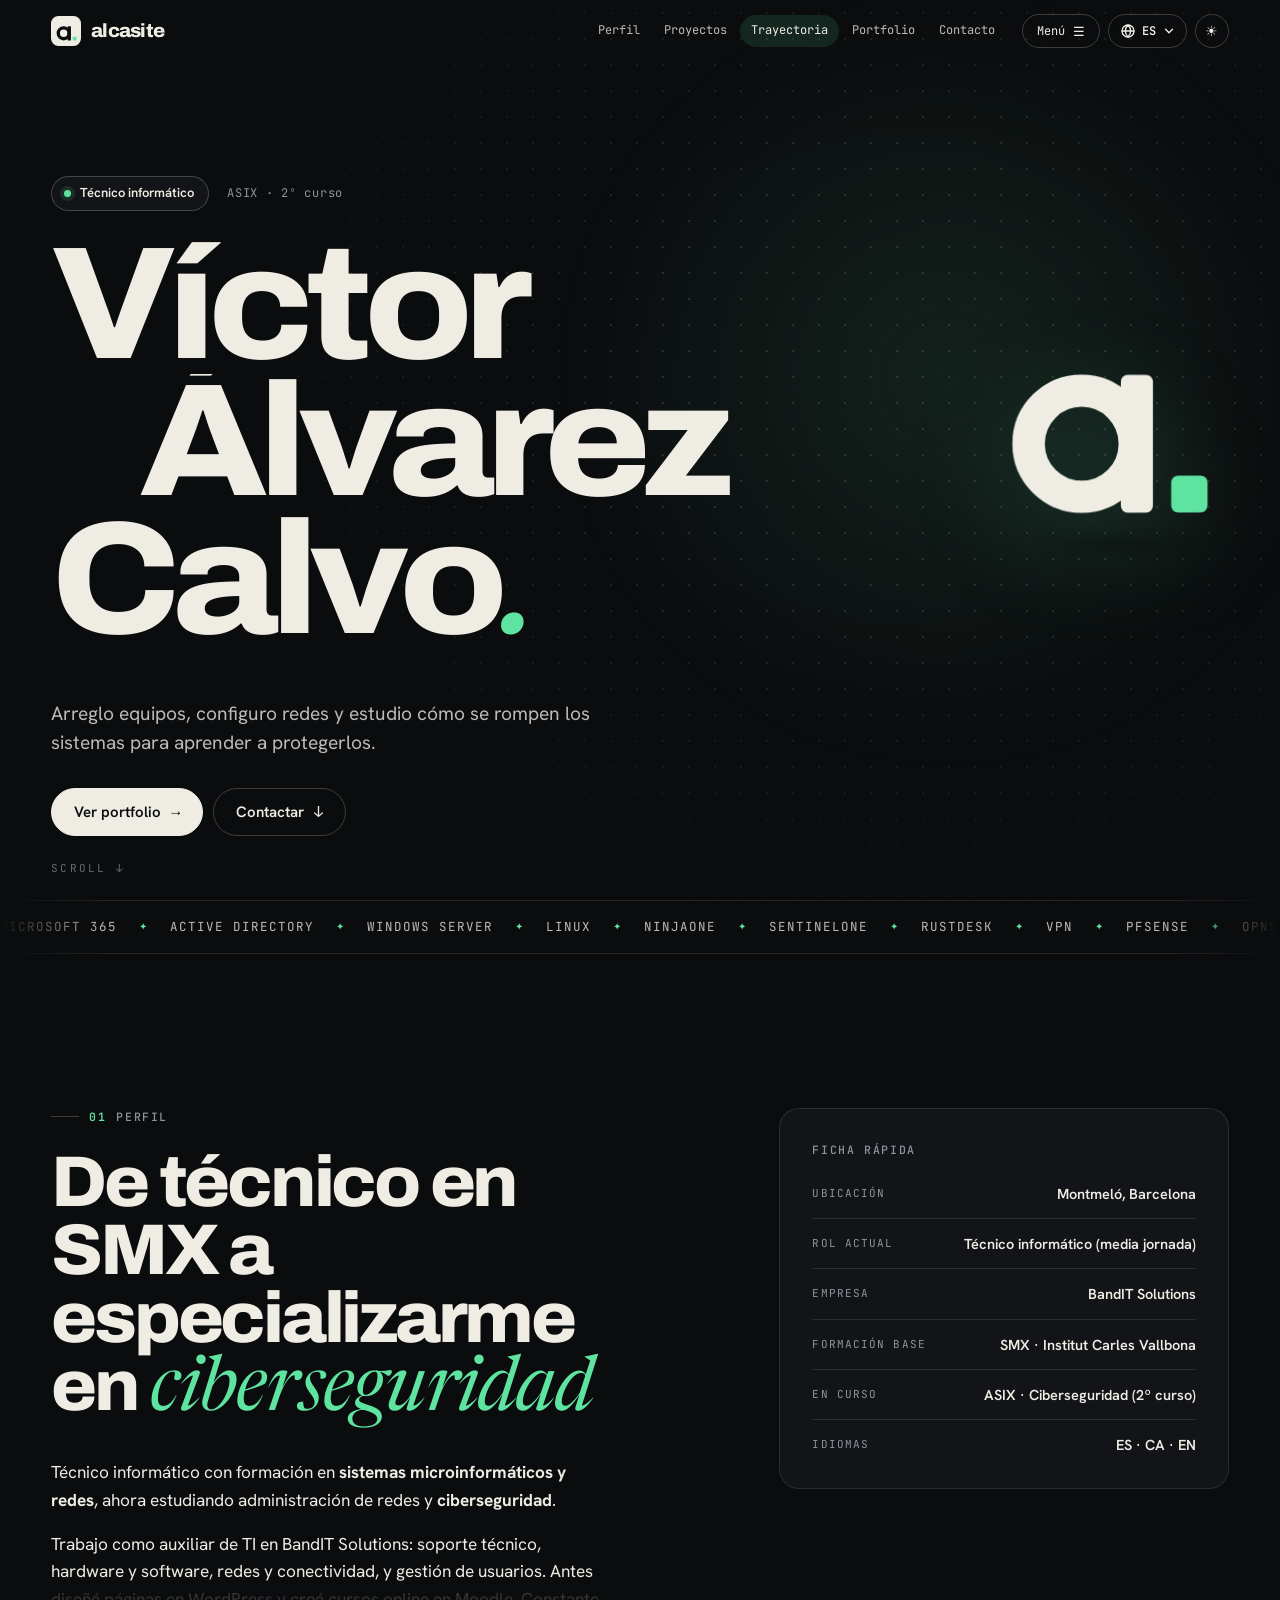
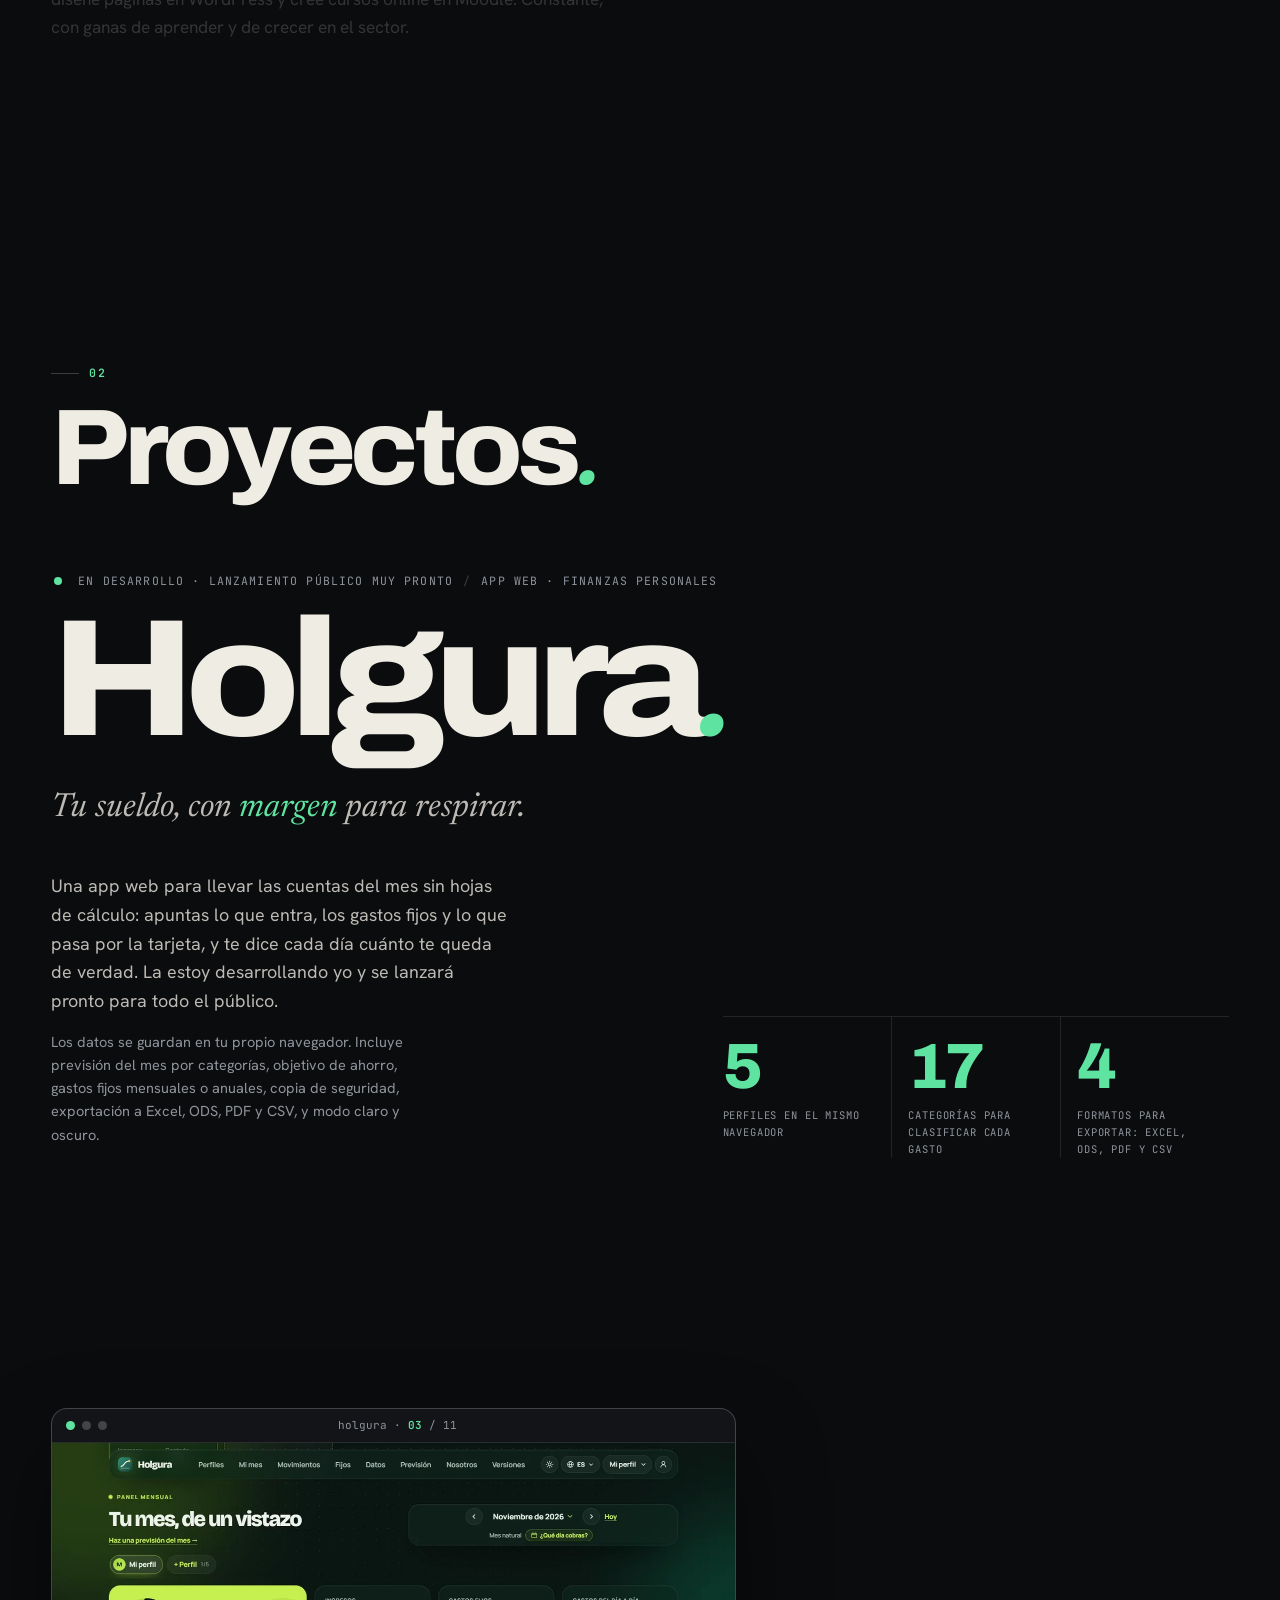
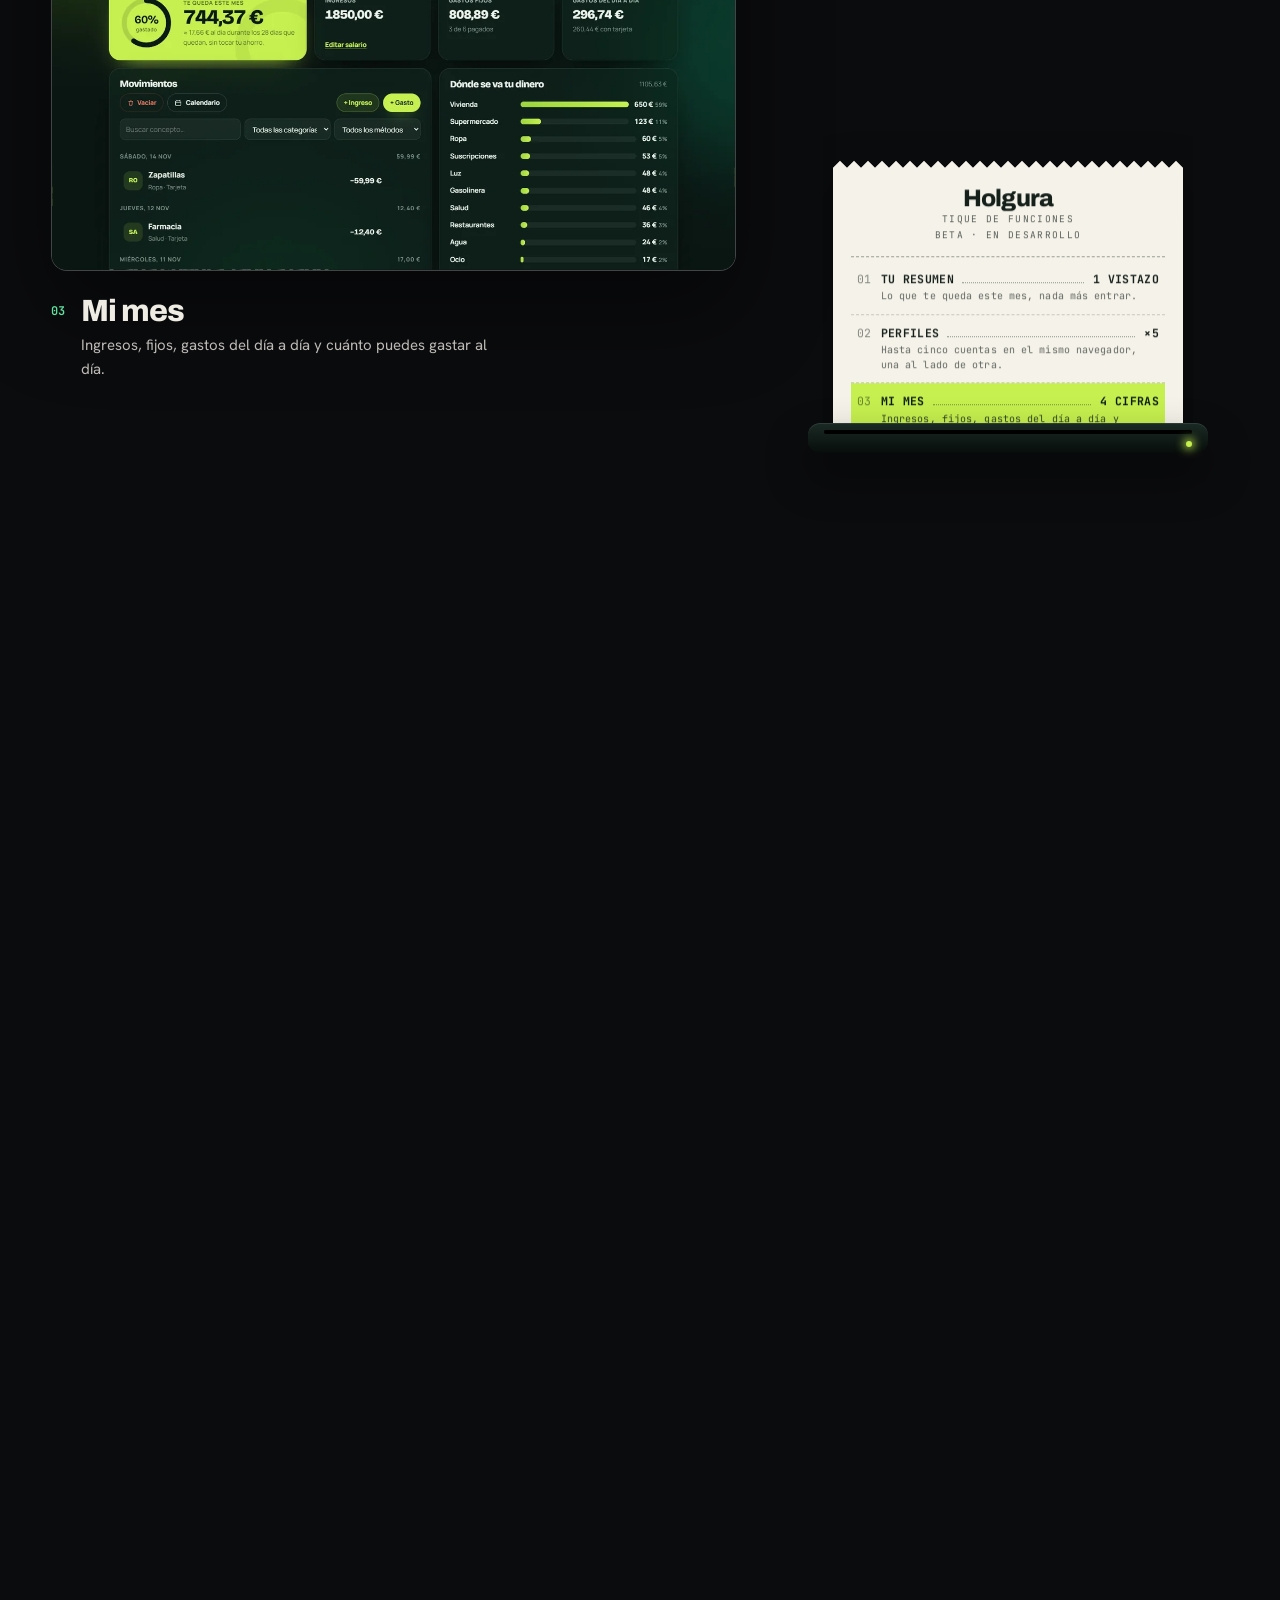
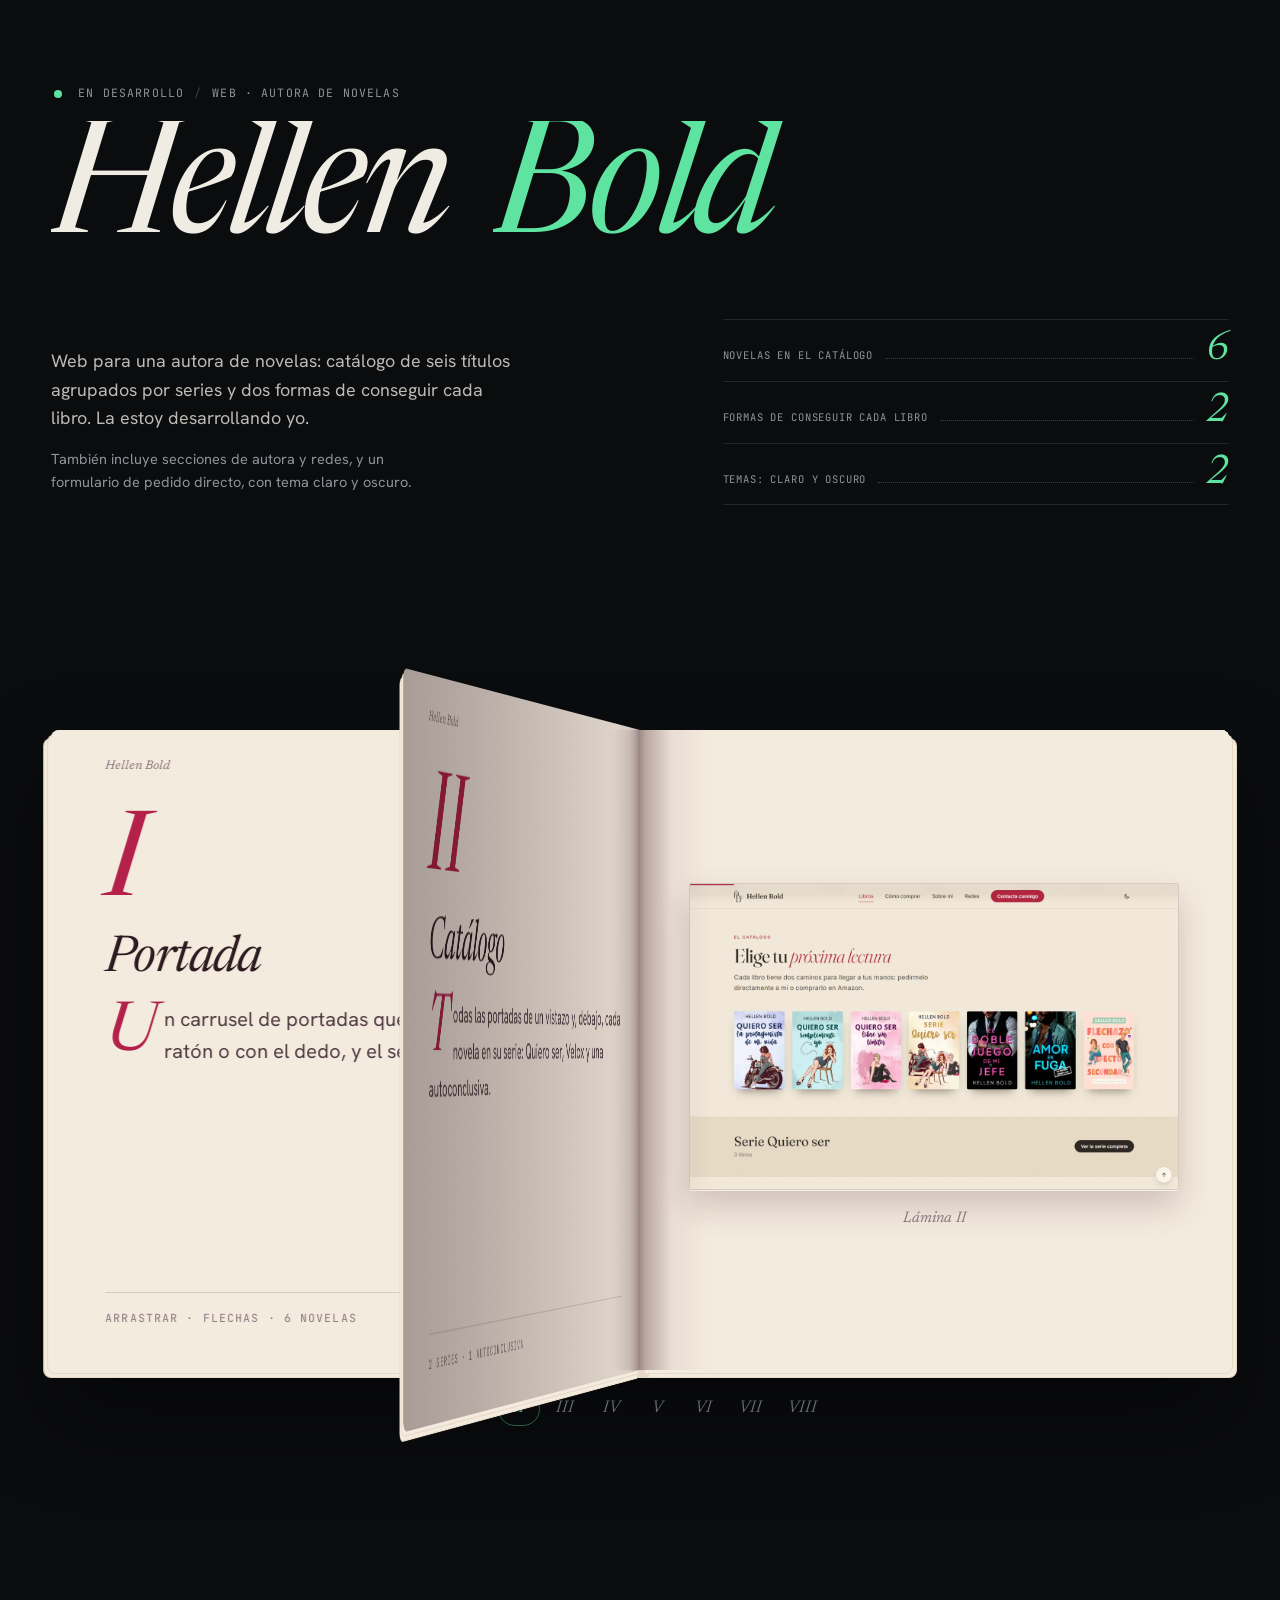
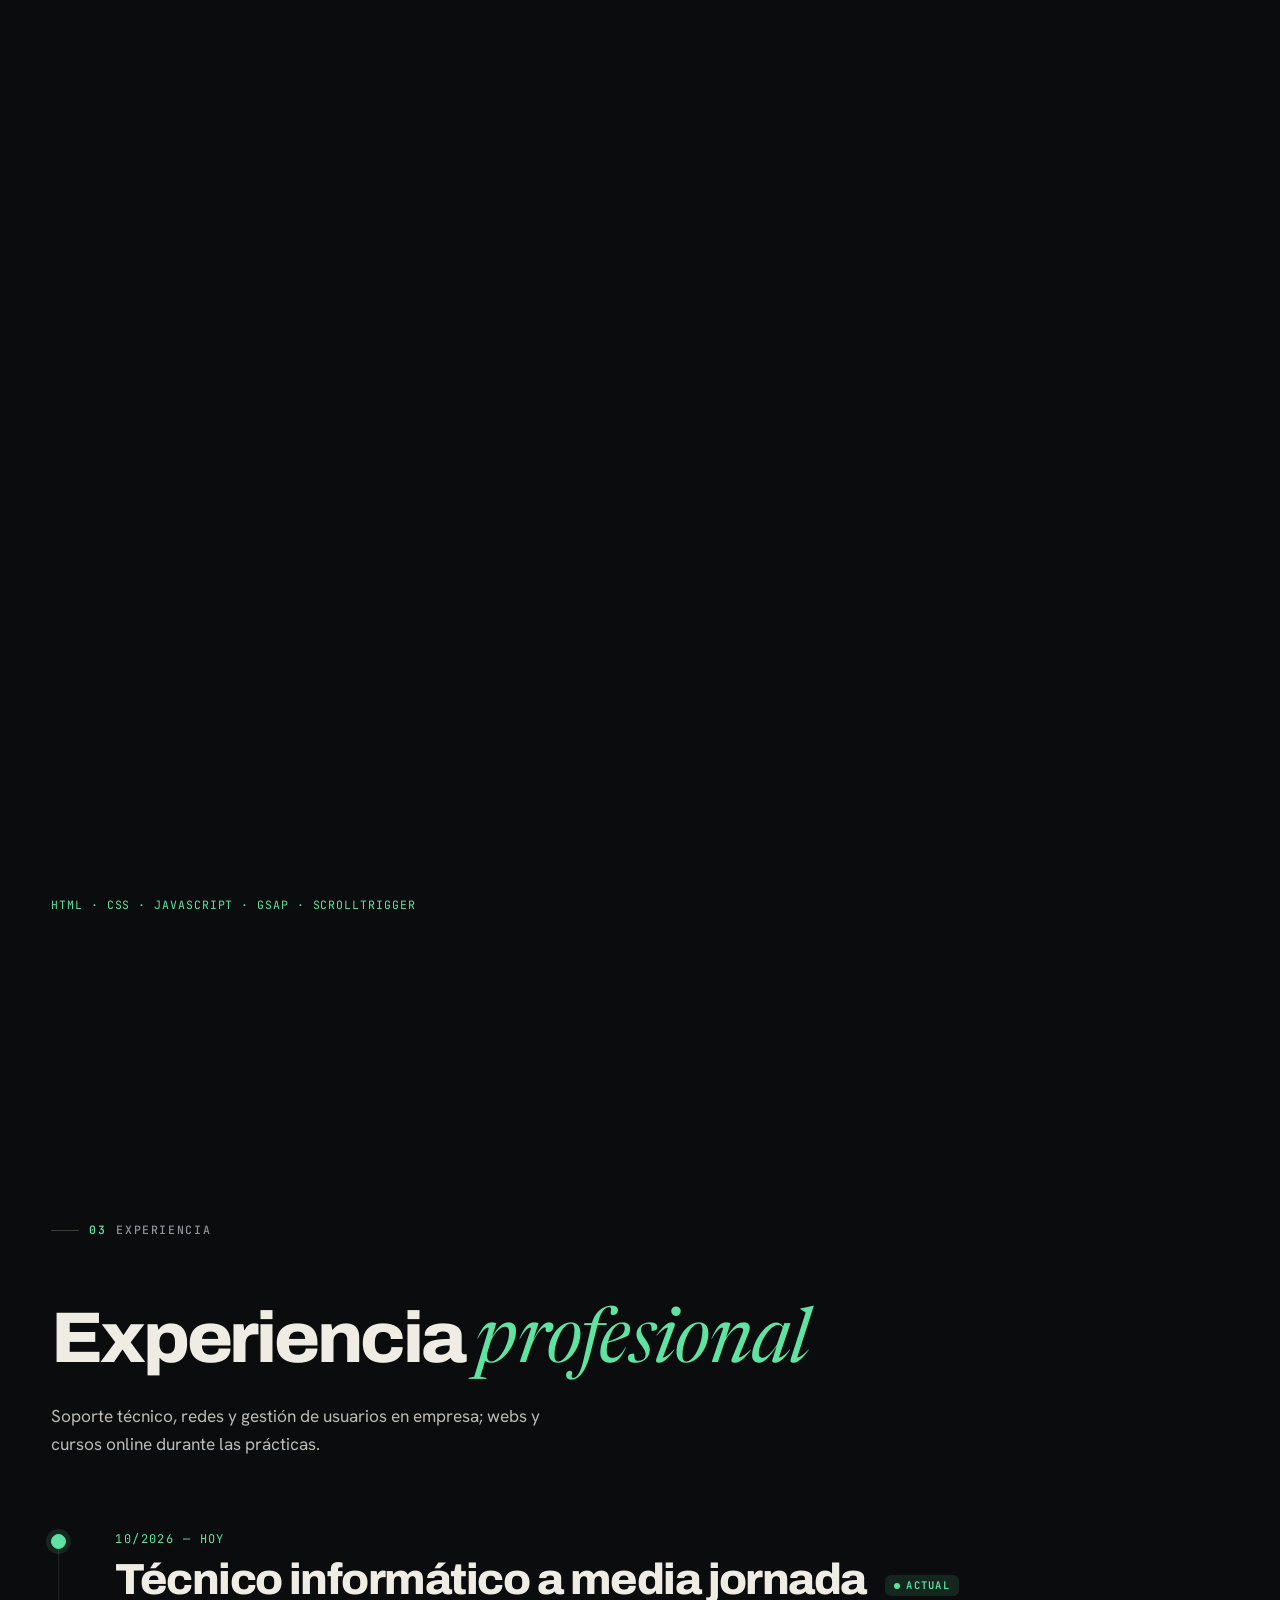
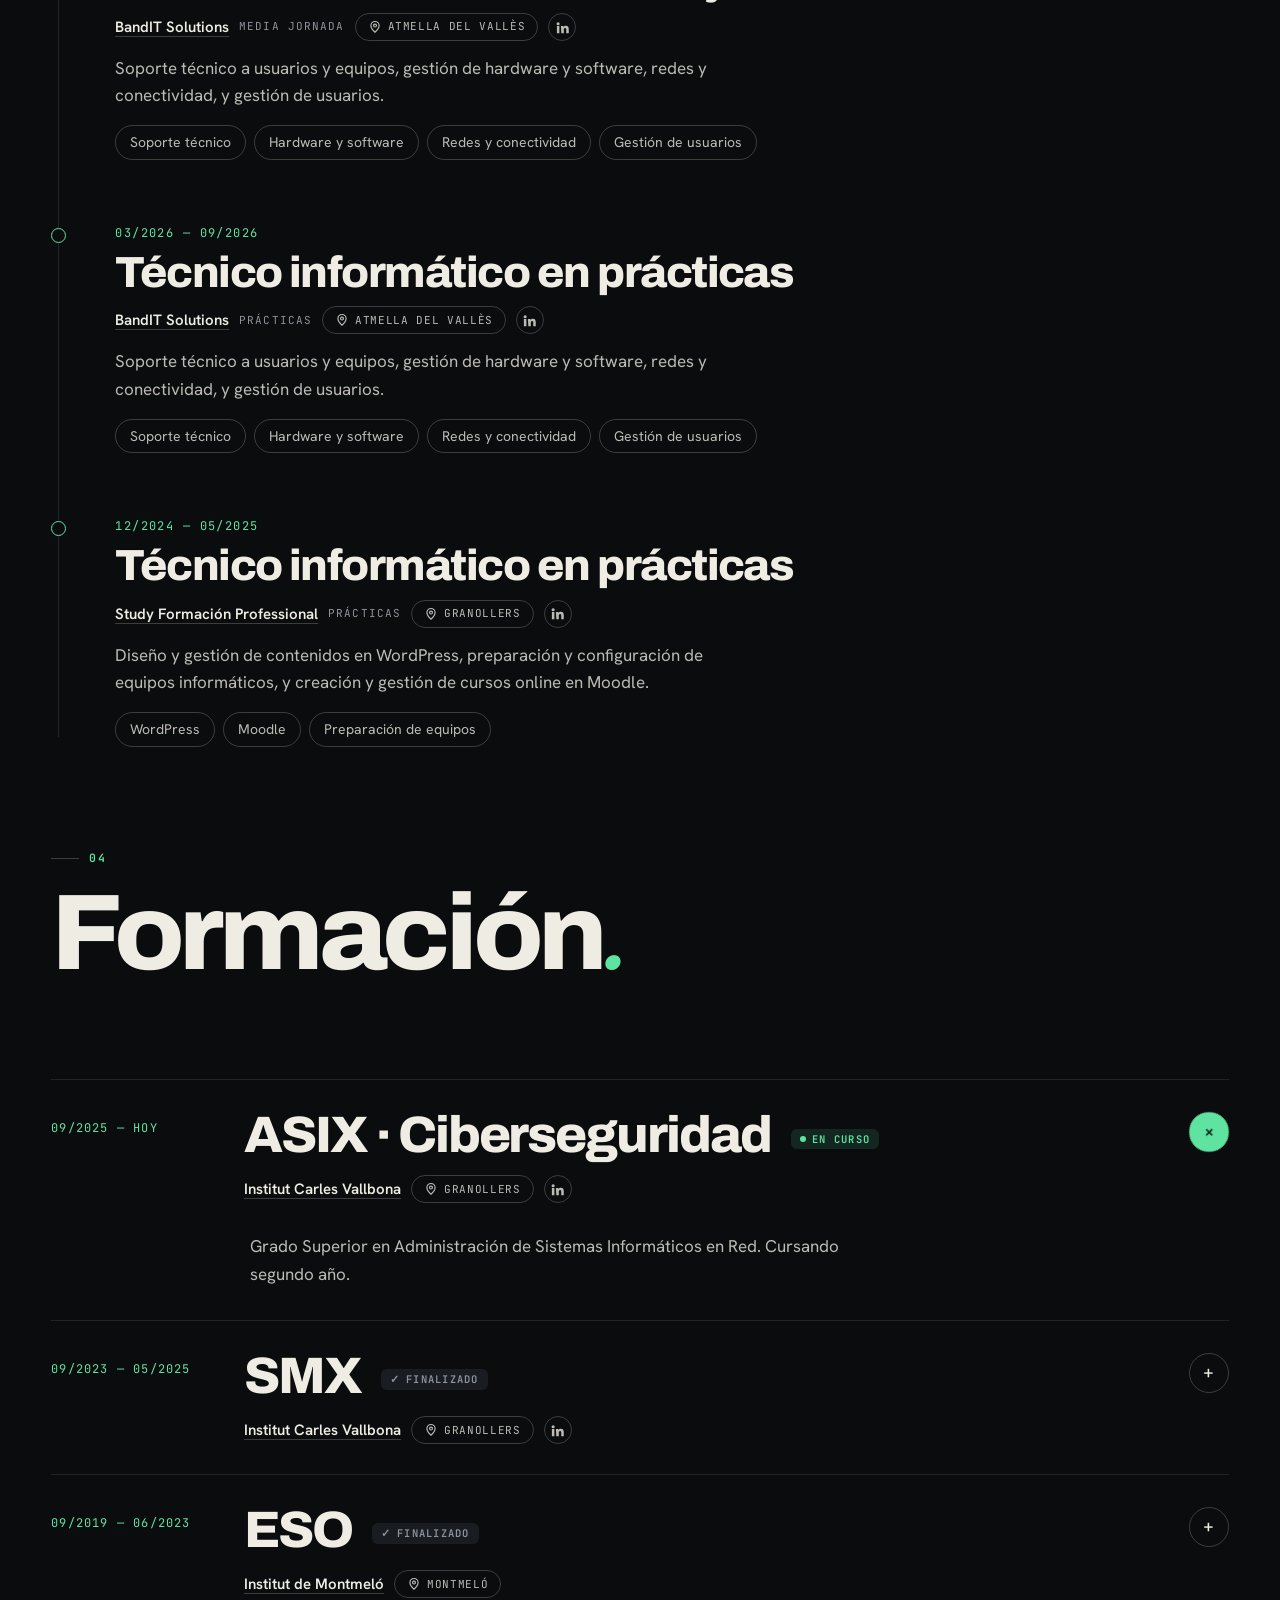
==== commit debed96f: "Proyectos: el punto de estado deja aire al texto «En desarrollo» - Más separación, alineado con el t" ====
--- a/index.html
+++ b/index.html
@@ -13,8 +13,8 @@
 <link rel="icon" type="image/png" sizes="192x192" href="assets/icon-192.png?v=2">
 <link rel="apple-touch-icon" href="assets/apple-touch-icon.png?v=2">
 <link rel="preload" href="assets/fonts/archivo.woff2" as="font" type="font/woff2" crossorigin>
-<link rel="stylesheet" href="styles.css?v=20261104f">
-<script defer src="main.js?v=20261104f"></script>
+<link rel="stylesheet" href="styles.css?v=20261104g">
+<script defer src="main.js?v=20261104g"></script>
 </head>
 <body>
 
--- a/styles.css
+++ b/styles.css
@@ -339,7 +339,9 @@
 .project{display:grid;grid-template-columns:minmax(0,5fr) minmax(0,7fr);gap:clamp(28px,5vw,72px);align-items:center}
 .project-meta{display:flex;flex-wrap:wrap;align-items:center;gap:10px;font-family:var(--mono);font-size:11.5px;letter-spacing:.1em;text-transform:uppercase;color:var(--mute);margin-bottom:18px}
 .project-meta .sep{color:var(--line2)}
-.project-meta .dot{width:8px;height:8px;border-radius:50%;background:var(--accent-fill);animation:dotPulse 2.6s var(--ease-soft) infinite}
+/* el punto de estado deja aire al texto: su pulso cabe en el margen y no lo pisa */
+.project-meta .dot{flex:none;width:8px;height:8px;margin:0 6px 0 3px;border-radius:50%;background:var(--accent-fill);animation:metaPulse 2.6s var(--ease-soft) infinite}
+@keyframes metaPulse{0%{box-shadow:0 0 0 0 color-mix(in srgb,var(--accent-fill) 50%,transparent)}70%{box-shadow:0 0 0 6px transparent}100%{box-shadow:0 0 0 0 transparent}}
 .project-title{font-family:var(--disp);font-weight:800;font-stretch:108%;font-size:clamp(46px,6.4vw,92px);line-height:.9;letter-spacing:-.05em;margin-bottom:20px}
 .project-desc{color:var(--ink2);max-width:46ch;margin-bottom:28px}
 .proj-steps{list-style:none;border-top:1px solid var(--line);margin-bottom:22px}
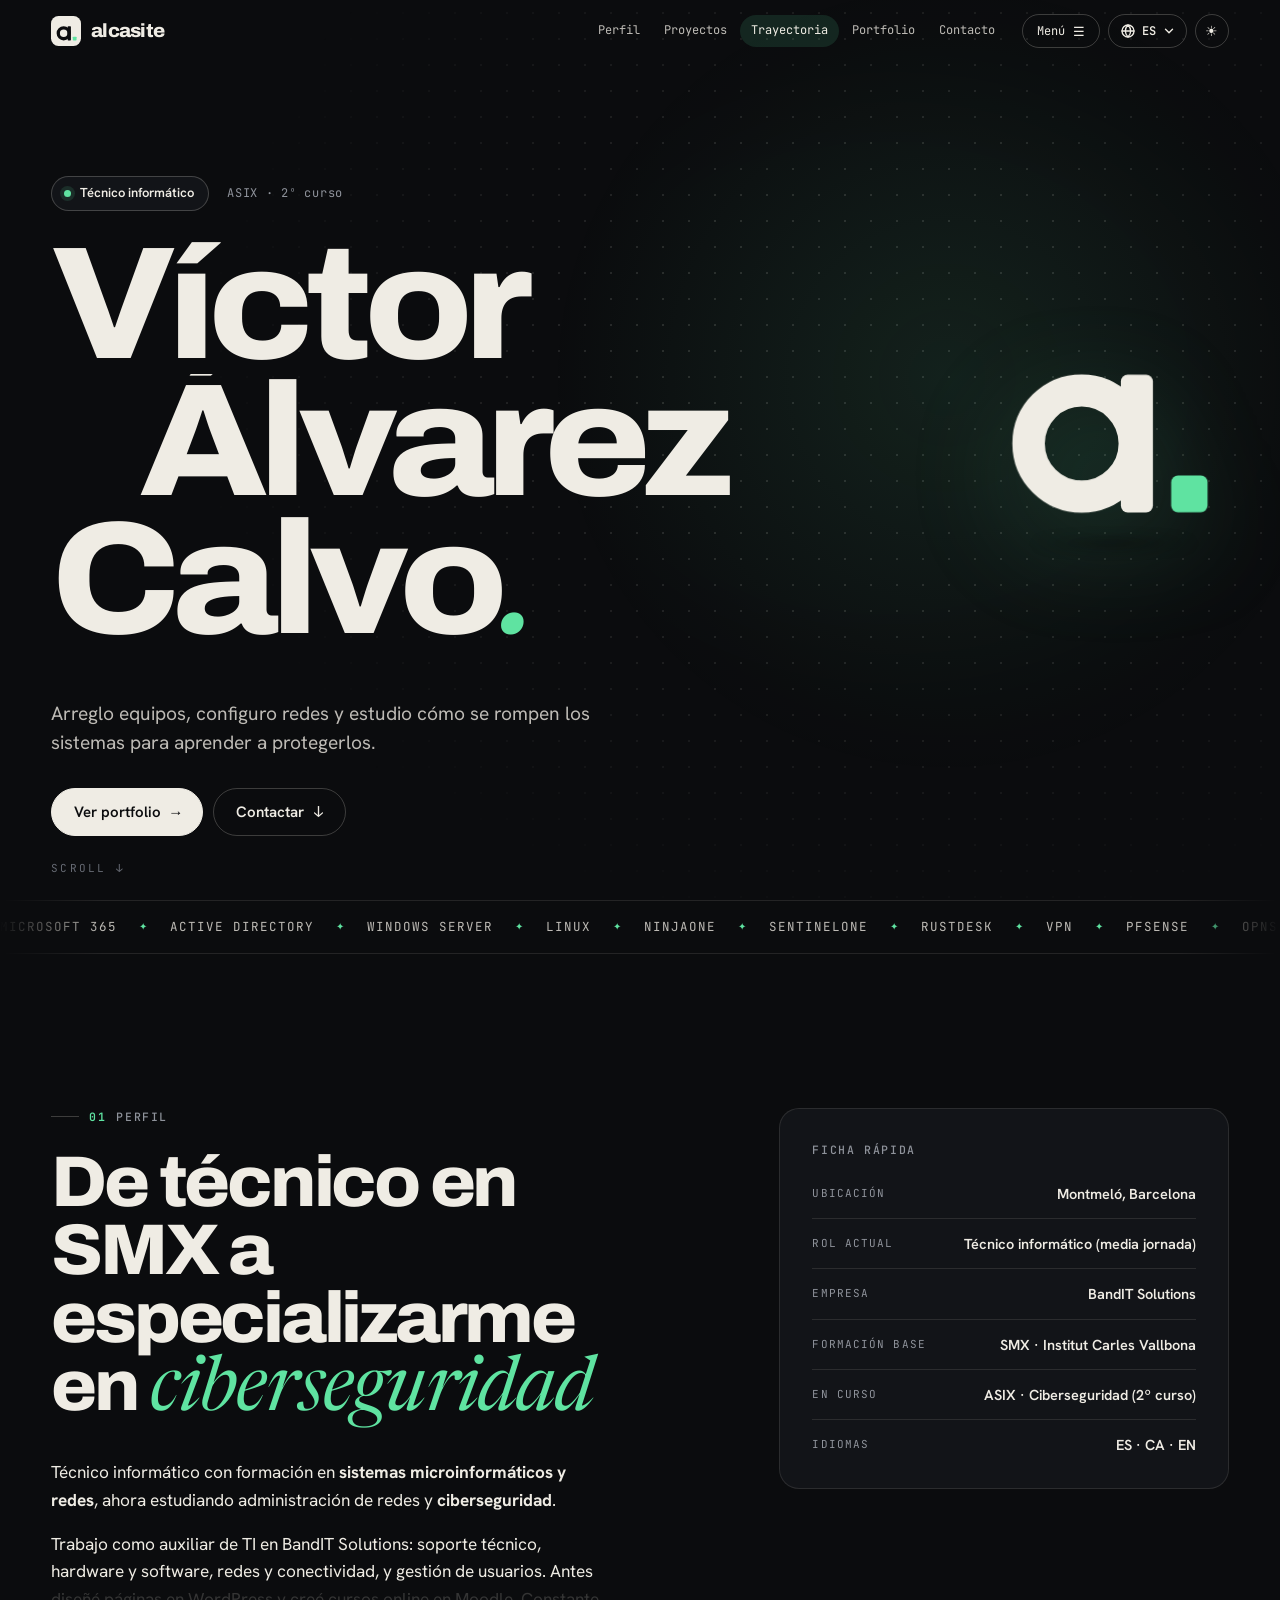
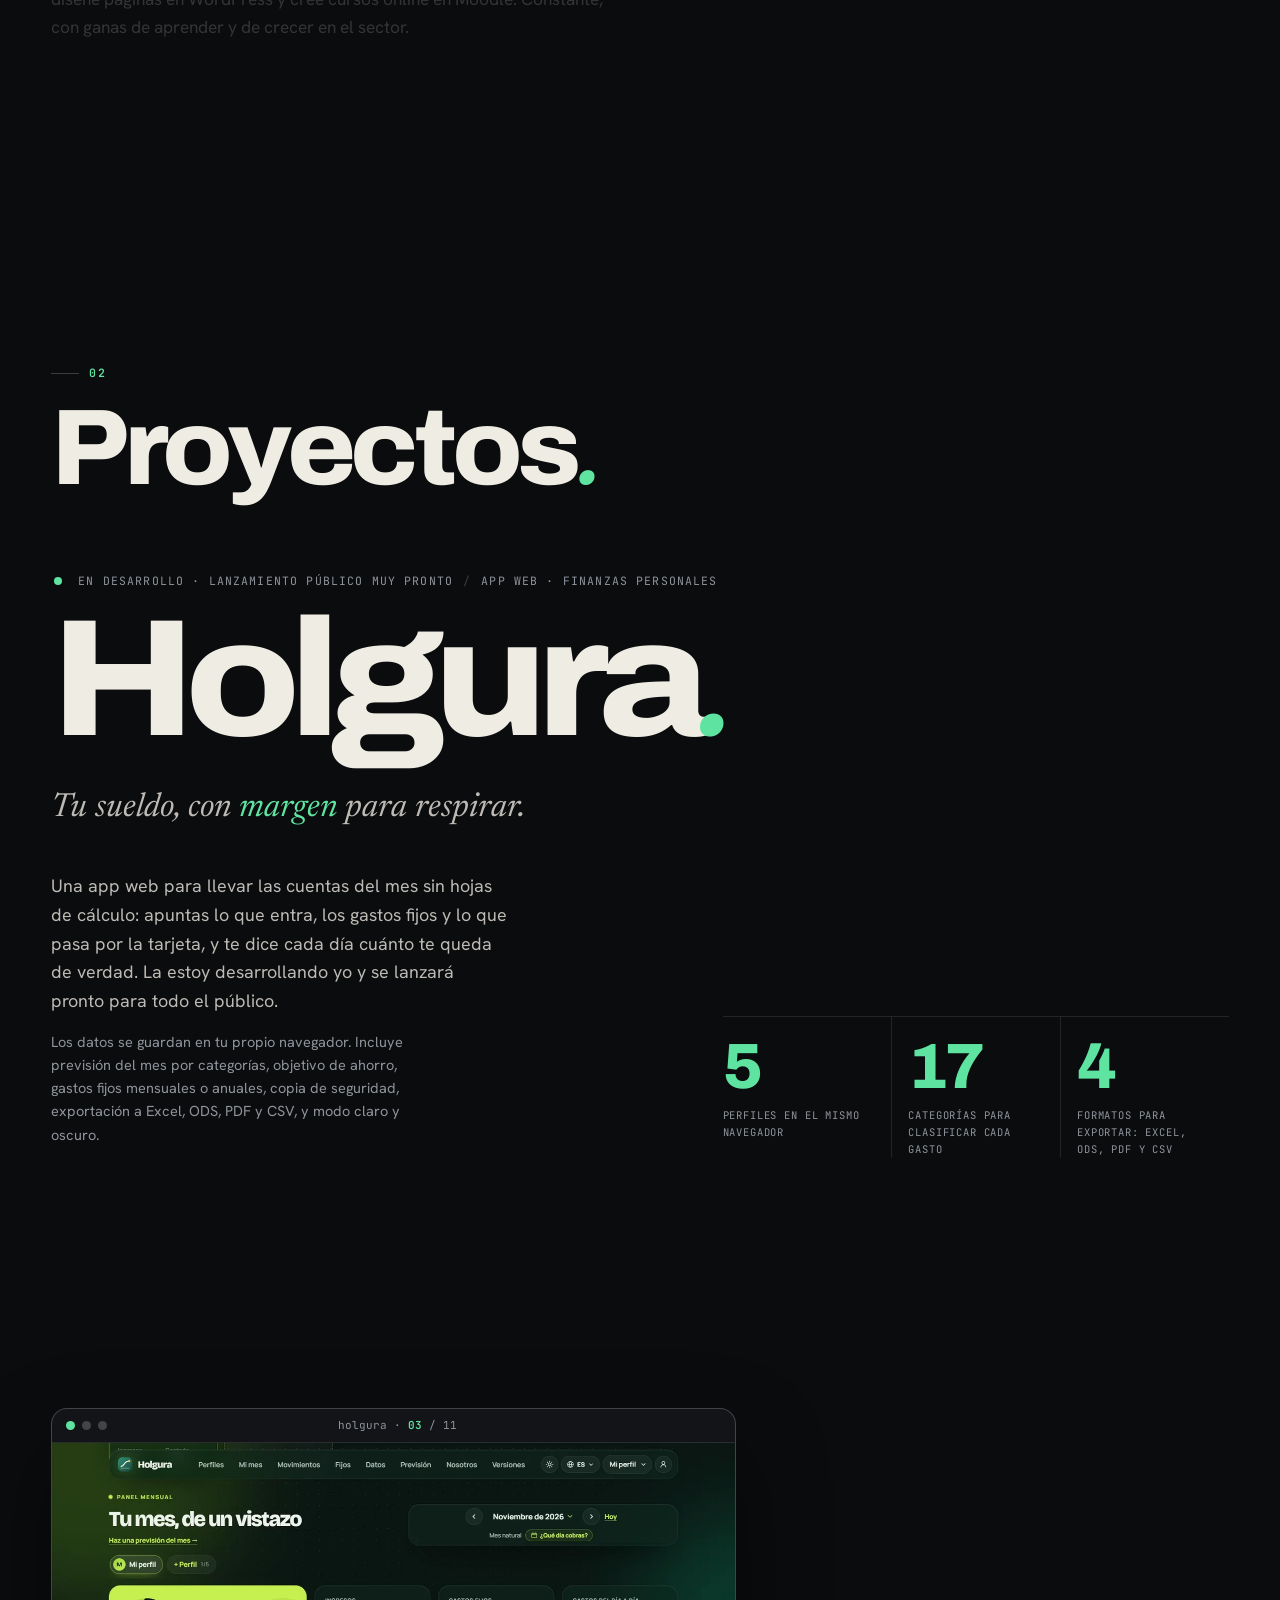
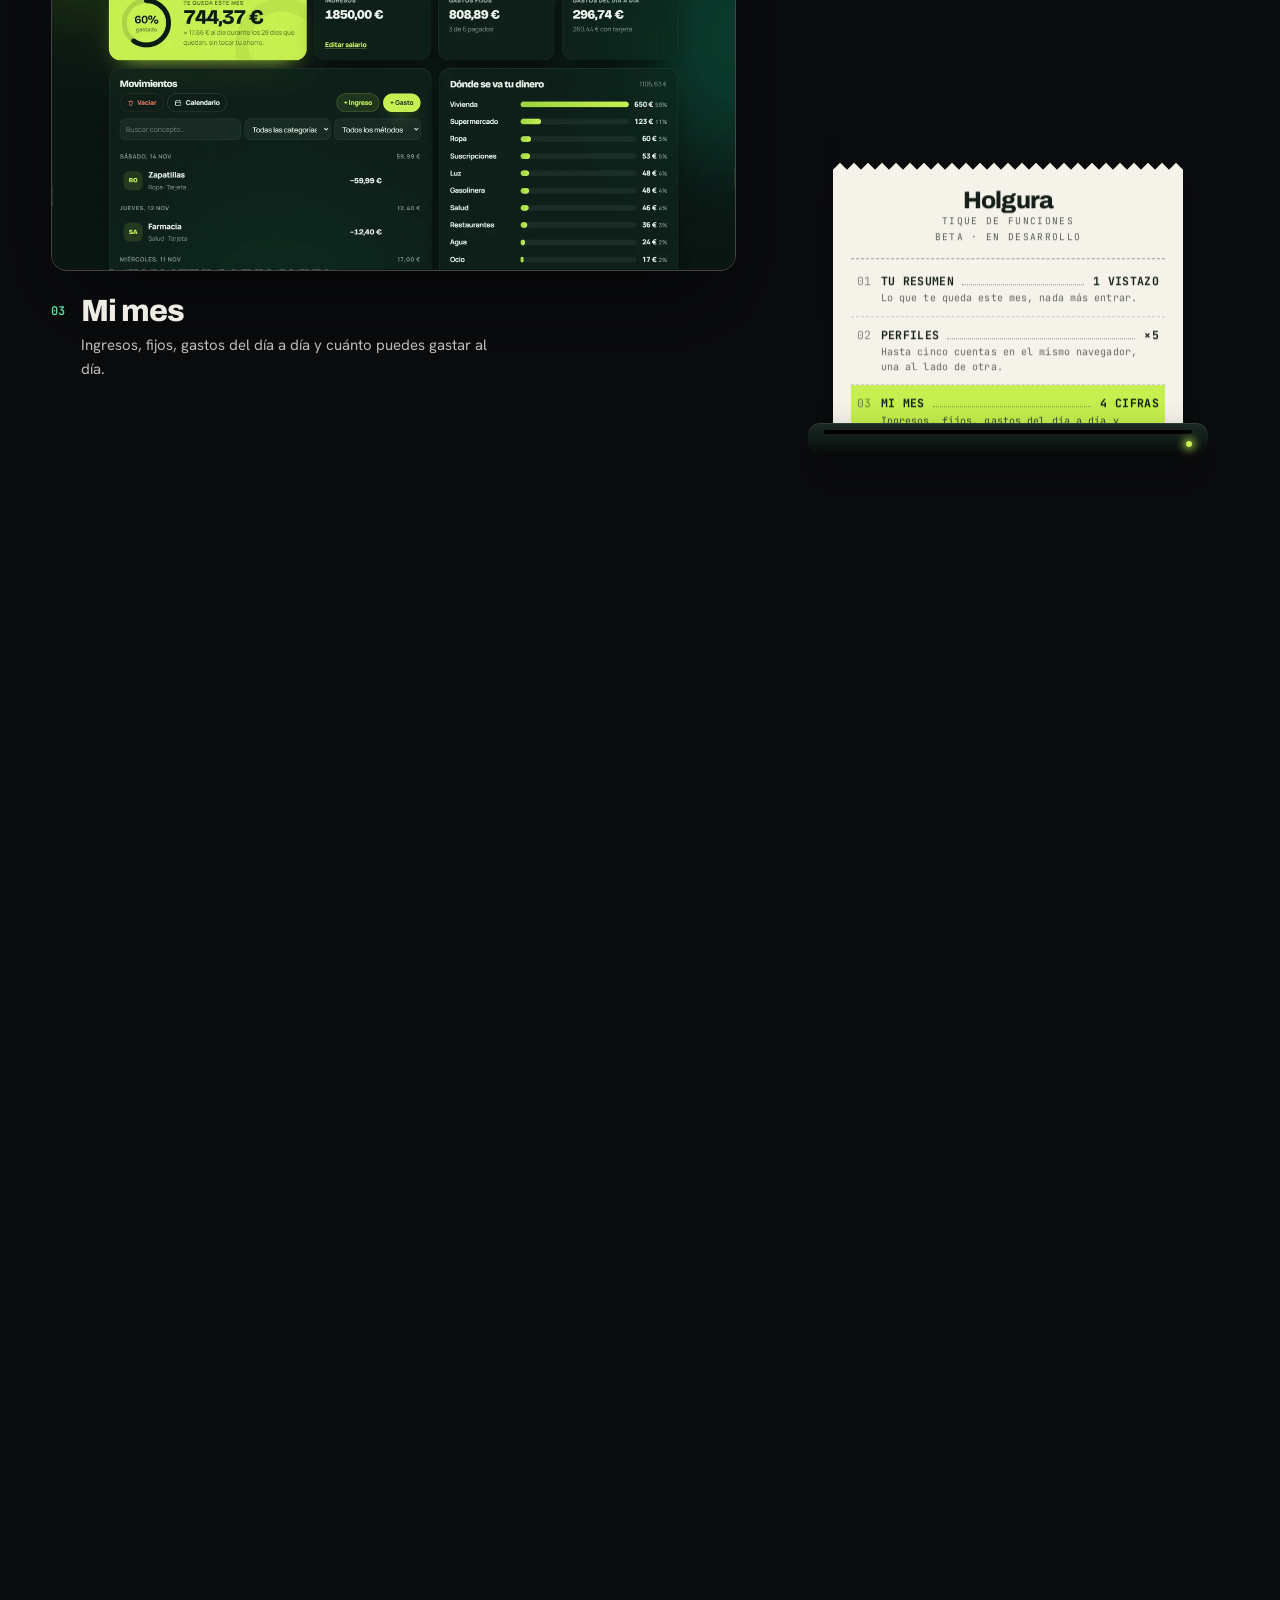
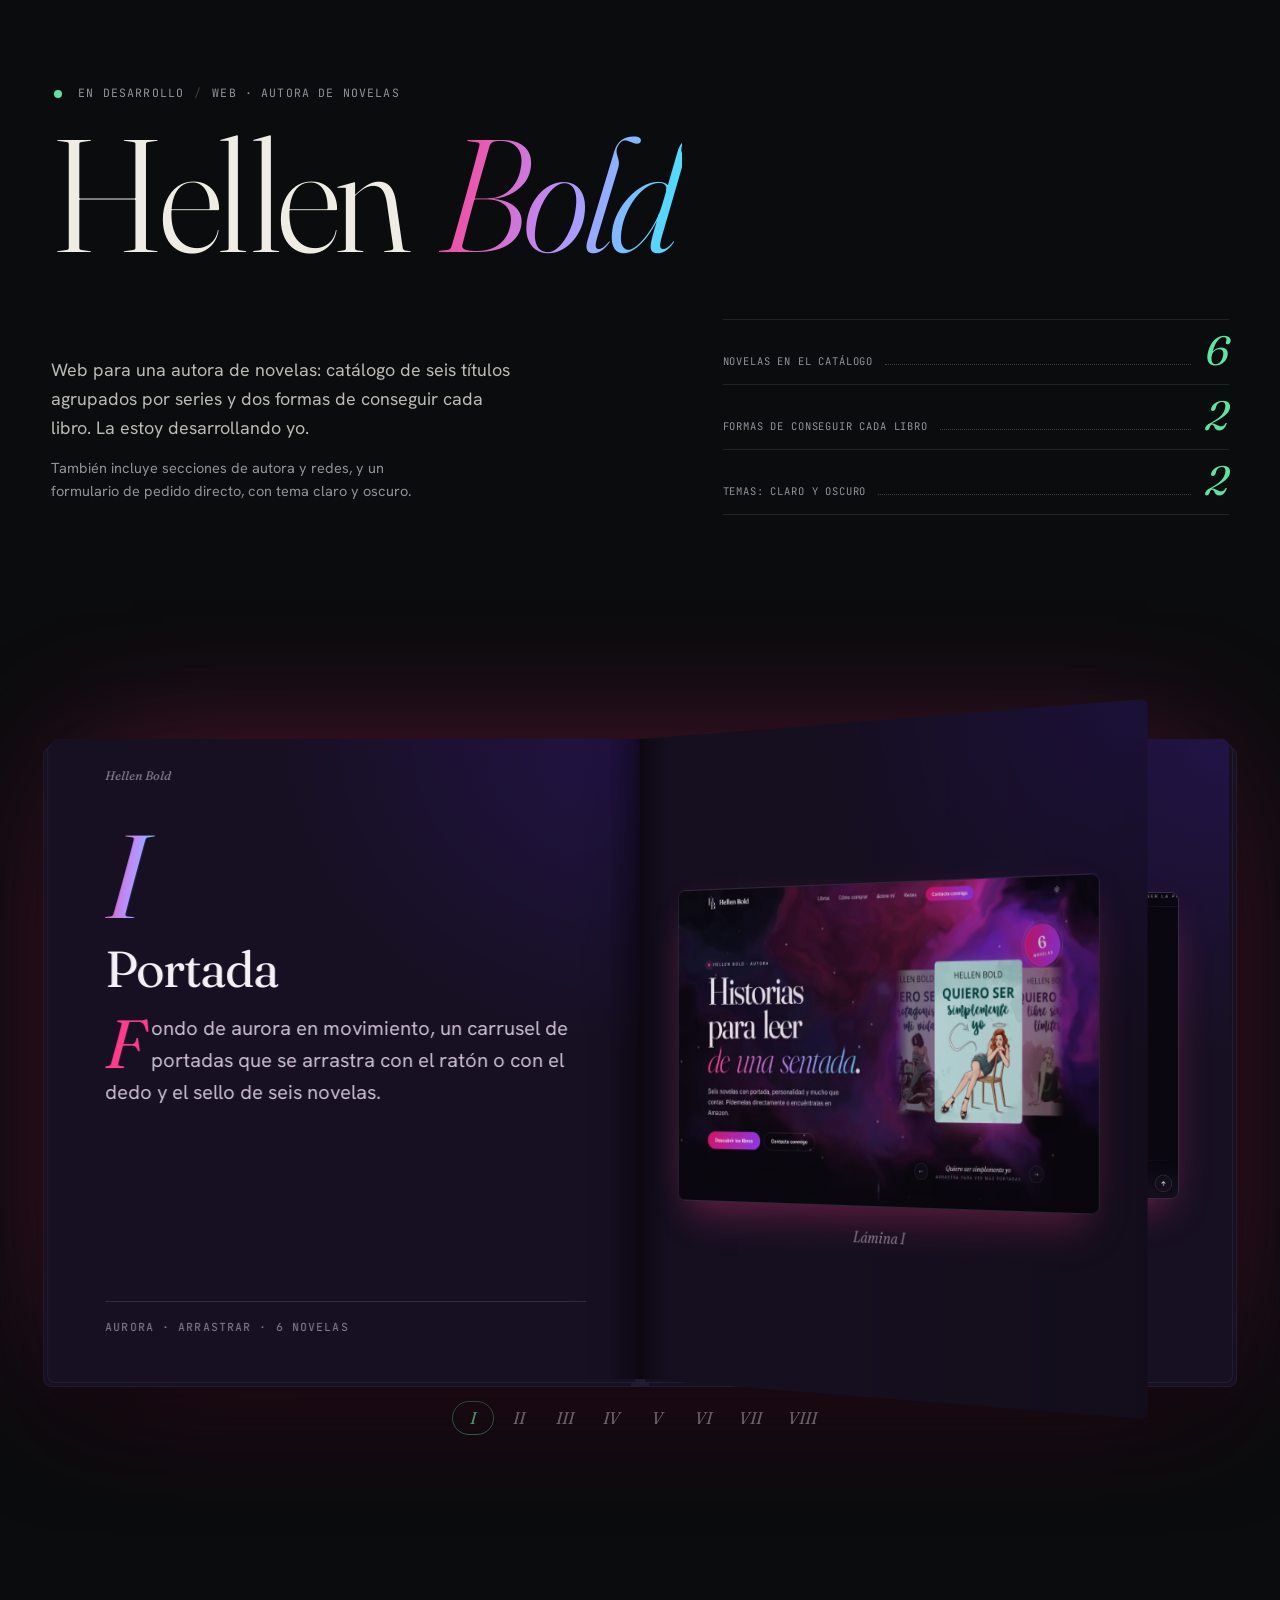
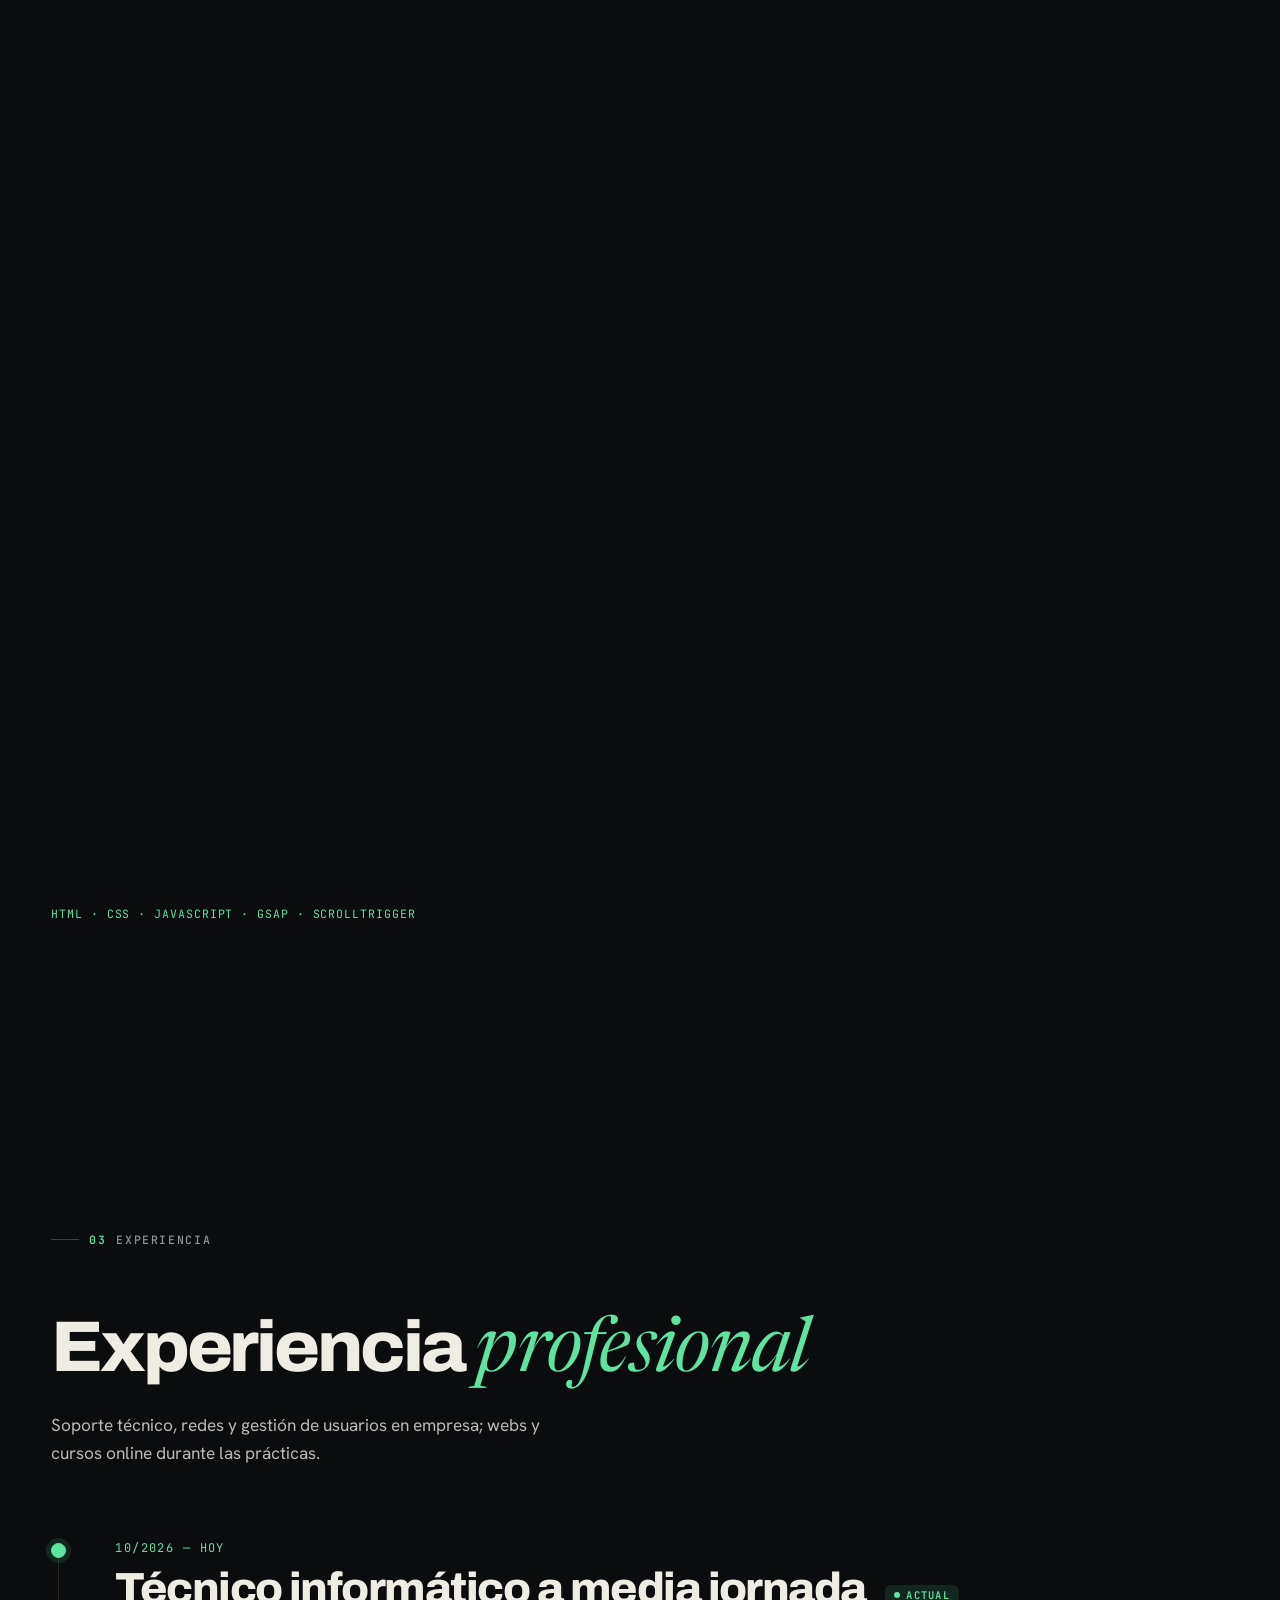
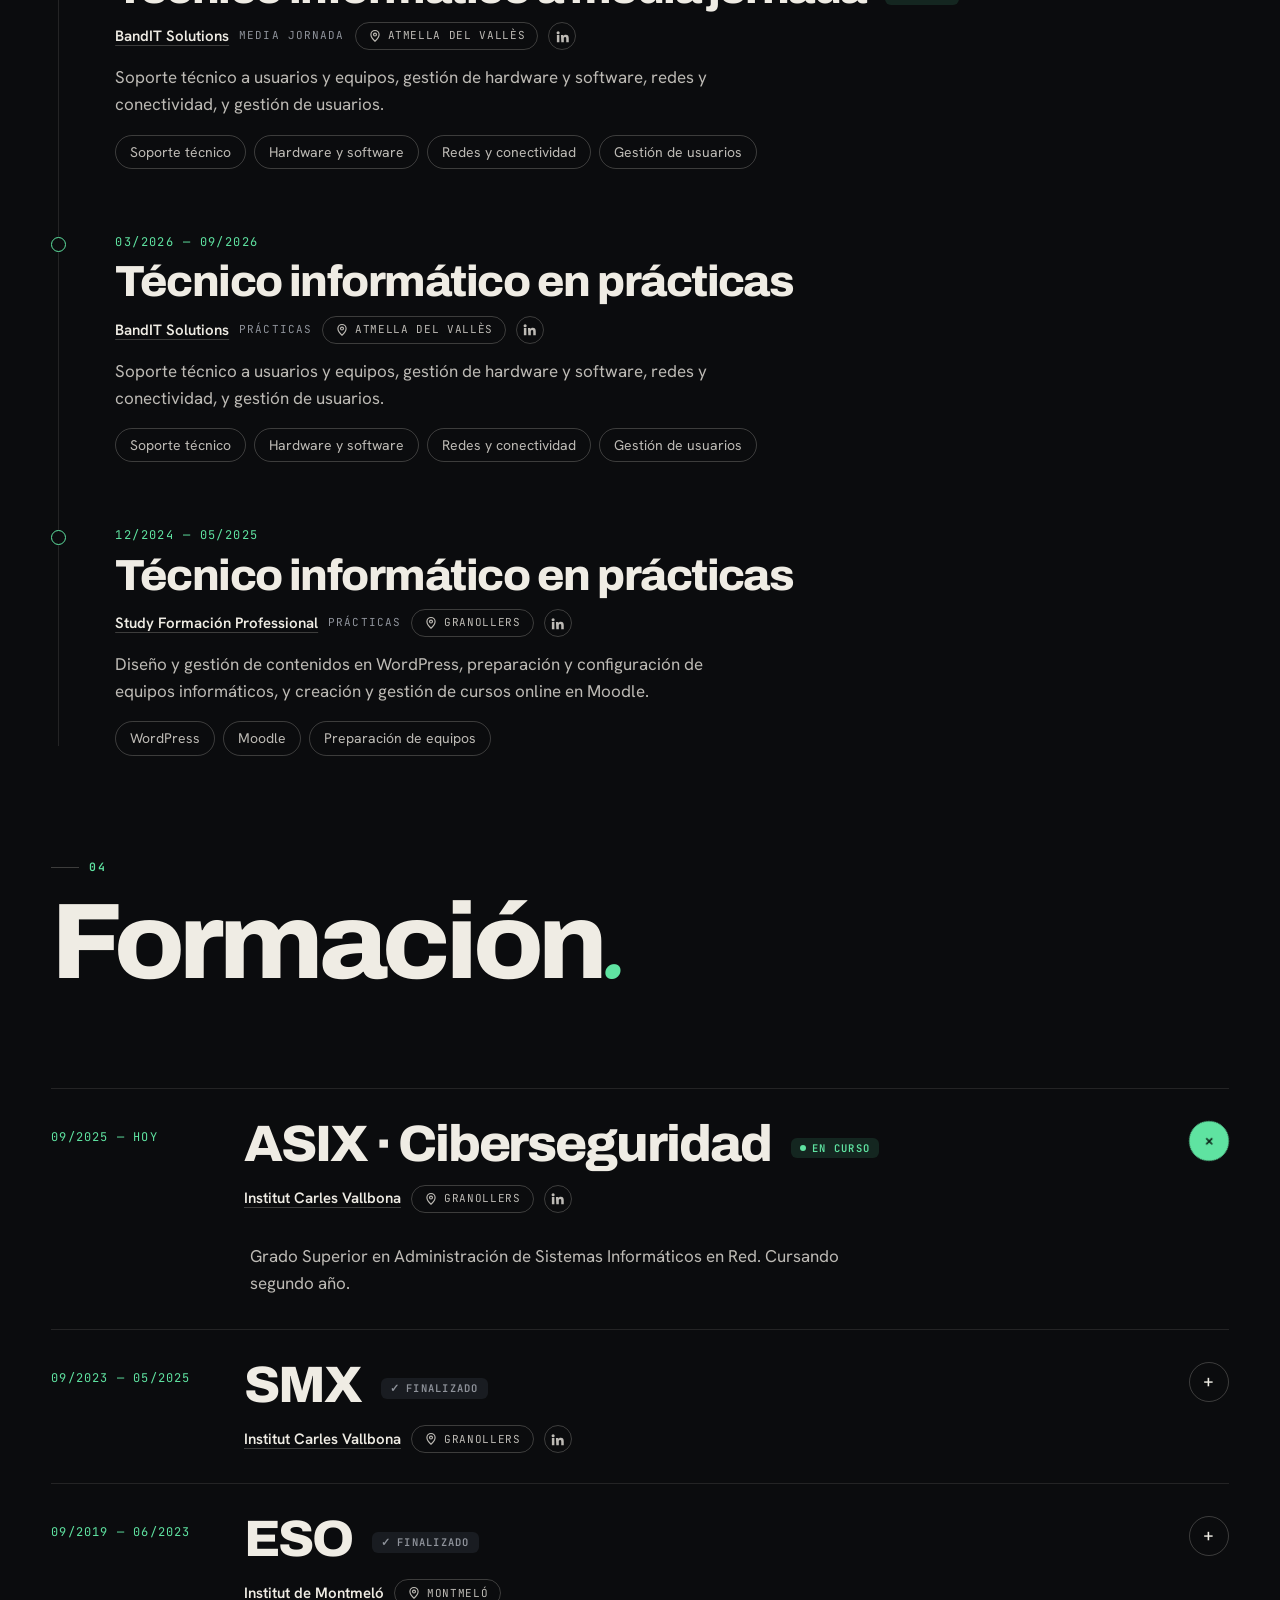
==== commit a6d5e4fa: "Hellen Bold: adapta el proyecto al nuevo estilo de su web Aurora rosa, violeta y cian, tipografía Fr" ====
--- a/index.html
+++ b/index.html
@@ -13,8 +13,8 @@
 <link rel="icon" type="image/png" sizes="192x192" href="assets/icon-192.png?v=2">
 <link rel="apple-touch-icon" href="assets/apple-touch-icon.png?v=2">
 <link rel="preload" href="assets/fonts/archivo.woff2" as="font" type="font/woff2" crossorigin>
-<link rel="stylesheet" href="styles.css?v=20261104g">
-<script defer src="main.js?v=20261104g"></script>
+<link rel="stylesheet" href="styles.css?v=20261104h">
+<script defer src="main.js?v=20261104h"></script>
 </head>
 <body>
 
@@ -193,36 +193,36 @@
         <div class="hb-story">
           <ol class="hb-feats">
             <li class="hb-feat">
-              <div class="hb-txt"><span class="hb-num" aria-hidden="true">I</span><h4 data-i18n="proj.t1">Portada</h4><p data-i18n="proj.s1">Un carrusel de portadas que se arrastra con el ratón o con el dedo, y el sello de seis novelas.</p><p class="hb-note" data-i18n="proj.n1">Arrastrar · flechas · 6 novelas</p></div>
-              <figure class="hb-plate"><img src="assets/projects/hellenbold-portada.webp?v=4" alt="Captura de la portada de la web de Hellen Bold con el carrusel de portadas" data-i18n-alt="proj.alt1" width="1280" height="800" loading="lazy"><figcaption><span data-i18n="proj.plate">Lámina</span> I</figcaption></figure>
+              <div class="hb-txt"><span class="hb-num" aria-hidden="true">I</span><h4 data-i18n="proj.t1">Portada</h4><p data-i18n="proj.s1">Fondo de aurora en movimiento, un carrusel de portadas que se arrastra con el ratón o con el dedo y el sello de seis novelas.</p><p class="hb-note" data-i18n="proj.n1">Aurora · arrastrar · 6 novelas</p></div>
+              <figure class="hb-plate"><img src="assets/projects/hellenbold-portada.webp?v=5" alt="Captura de la portada de la web de Hellen Bold con el carrusel de portadas" data-i18n-alt="proj.alt1" width="1280" height="800" loading="lazy"><figcaption><span data-i18n="proj.plate">Lámina</span> I</figcaption></figure>
             </li>
             <li class="hb-feat">
               <div class="hb-txt"><span class="hb-num" aria-hidden="true">II</span><h4 data-i18n="proj.t2">Catálogo</h4><p data-i18n="proj.s2">Todas las portadas de un vistazo y, debajo, cada novela en su serie: Quiero ser, Velox y una autoconclusiva.</p><p class="hb-note" data-i18n="proj.n2">2 series · 1 autoconclusiva</p></div>
-              <figure class="hb-plate"><img src="assets/projects/hellenbold-catalogo.webp?v=4" alt="Captura del catálogo de novelas de la web de Hellen Bold" data-i18n-alt="proj.alt2" width="1280" height="800" loading="lazy"><figcaption><span data-i18n="proj.plate">Lámina</span> II</figcaption></figure>
+              <figure class="hb-plate"><img src="assets/projects/hellenbold-catalogo.webp?v=5" alt="Captura del catálogo de novelas de la web de Hellen Bold" data-i18n-alt="proj.alt2" width="1280" height="800" loading="lazy"><figcaption><span data-i18n="proj.plate">Lámina</span> II</figcaption></figure>
             </li>
             <li class="hb-feat">
               <div class="hb-txt"><span class="hb-num" aria-hidden="true">III</span><h4 data-i18n="proj.t3">Ficha de cada libro</h4><p data-i18n="proj.s3">La maqueta del libro en Kindle y en papel, la serie y el número de libro, y sus botones de compra.</p><p class="hb-note" data-i18n="proj.n3">Kindle · tapa blanda</p></div>
-              <figure class="hb-plate"><img src="assets/projects/hellenbold-edicion.webp?v=4" alt="Captura de la ficha de un libro en la web de Hellen Bold" data-i18n-alt="proj.alt3" width="1280" height="800" loading="lazy"><figcaption><span data-i18n="proj.plate">Lámina</span> III</figcaption></figure>
+              <figure class="hb-plate"><img src="assets/projects/hellenbold-edicion.webp?v=5" alt="Captura de la ficha de un libro en la web de Hellen Bold" data-i18n-alt="proj.alt3" width="1280" height="800" loading="lazy"><figcaption><span data-i18n="proj.plate">Lámina</span> III</figcaption></figure>
             </li>
             <li class="hb-feat">
               <div class="hb-txt"><span class="hb-num" aria-hidden="true">IV</span><h4 data-i18n="proj.t4">Edición o portada</h4><p data-i18n="proj.s4">Un interruptor en cada ficha cambia la maqueta por la portada a tamaño completo.</p><p class="hb-note" data-i18n="proj.n4">2 vistas por libro</p></div>
-              <figure class="hb-plate"><img src="assets/projects/hellenbold-cubierta.webp?v=4" alt="Captura de la portada a tamaño completo de un libro en la web de Hellen Bold" data-i18n-alt="proj.alt4" width="1280" height="800" loading="lazy"><figcaption><span data-i18n="proj.plate">Lámina</span> IV</figcaption></figure>
+              <figure class="hb-plate"><img src="assets/projects/hellenbold-cubierta.webp?v=5" alt="Captura de la portada a tamaño completo de un libro en la web de Hellen Bold" data-i18n-alt="proj.alt4" width="1280" height="800" loading="lazy"><figcaption><span data-i18n="proj.plate">Lámina</span> IV</figcaption></figure>
             </li>
             <li class="hb-feat">
               <div class="hb-txt"><span class="hb-num" aria-hidden="true">V</span><h4 data-i18n="proj.t5">Serie completa</h4><p data-i18n="proj.s5">La saga Quiero ser también se vende entera en Kindle, con su propia ficha.</p><p class="hb-note" data-i18n="proj.n5">3 libros en 1</p></div>
-              <figure class="hb-plate"><img src="assets/projects/hellenbold-serie.webp?v=4" alt="Captura de la serie completa Quiero ser en la web de Hellen Bold" data-i18n-alt="proj.alt5" width="1280" height="800" loading="lazy"><figcaption><span data-i18n="proj.plate">Lámina</span> V</figcaption></figure>
+              <figure class="hb-plate"><img src="assets/projects/hellenbold-serie.webp?v=5" alt="Captura de la serie completa Quiero ser en la web de Hellen Bold" data-i18n-alt="proj.alt5" width="1280" height="800" loading="lazy"><figcaption><span data-i18n="proj.plate">Lámina</span> V</figcaption></figure>
             </li>
             <li class="hb-feat">
               <div class="hb-txt"><span class="hb-num" aria-hidden="true">VI</span><h4 data-i18n="proj.t6">Dos formas de comprar</h4><p data-i18n="proj.s6">Pedírselo directamente a la autora, con dedicatoria y un detalle de regalo, o ir a Amazon.</p><p class="hb-note" data-i18n="proj.n6">Directo · Amazon</p></div>
-              <figure class="hb-plate"><img src="assets/projects/hellenbold-comprar.webp?v=4" alt="Captura de la sección Cómo comprar de la web de Hellen Bold" data-i18n-alt="proj.alt6" width="1280" height="800" loading="lazy"><figcaption><span data-i18n="proj.plate">Lámina</span> VI</figcaption></figure>
+              <figure class="hb-plate"><img src="assets/projects/hellenbold-comprar.webp?v=5" alt="Captura de la sección Cómo comprar de la web de Hellen Bold" data-i18n-alt="proj.alt6" width="1280" height="800" loading="lazy"><figcaption><span data-i18n="proj.plate">Lámina</span> VI</figcaption></figure>
             </li>
             <li class="hb-feat">
               <div class="hb-txt"><span class="hb-num" aria-hidden="true">VII</span><h4 data-i18n="proj.t7">Pedido directo</h4><p data-i18n="proj.s7">Eliges el libro, cuántos ejemplares y un mensaje, y se abre tu correo con todo ya redactado.</p><p class="hb-note" data-i18n="proj.n7">Formulario → correo</p></div>
-              <figure class="hb-plate"><img src="assets/projects/hellenbold-pedido.webp?v=4" alt="Captura del formulario de pedido directo de la web de Hellen Bold" data-i18n-alt="proj.alt7" width="1280" height="800" loading="lazy"><figcaption><span data-i18n="proj.plate">Lámina</span> VII</figcaption></figure>
-            </li>
-            <li class="hb-feat">
-              <div class="hb-txt"><span class="hb-num" aria-hidden="true">VIII</span><h4 data-i18n="proj.t8">Modo oscuro</h4><p data-i18n="proj.s8">Tema claro u oscuro con un solo botón; las portadas lucen igual en los dos.</p><p class="hb-note" data-i18n="proj.n8">Claro · oscuro</p></div>
-              <figure class="hb-plate"><img src="assets/projects/hellenbold-oscuro.webp?v=4" alt="Captura de la web de Hellen Bold en modo oscuro" data-i18n-alt="proj.alt8" width="1280" height="800" loading="lazy"><figcaption><span data-i18n="proj.plate">Lámina</span> VIII</figcaption></figure>
+              <figure class="hb-plate"><img src="assets/projects/hellenbold-pedido.webp?v=5" alt="Captura del formulario de pedido directo de la web de Hellen Bold" data-i18n-alt="proj.alt7" width="1280" height="800" loading="lazy"><figcaption><span data-i18n="proj.plate">Lámina</span> VII</figcaption></figure>
+            </li>
+            <li class="hb-feat">
+              <div class="hb-txt"><span class="hb-num" aria-hidden="true">VIII</span><h4 data-i18n="proj.t8">Claro u oscuro</h4><p data-i18n="proj.s8">Oscura por defecto, con un botón para pasar al tema claro; la aurora y las portadas lucen igual en los dos.</p><p class="hb-note" data-i18n="proj.n8">Oscuro · claro</p></div>
+              <figure class="hb-plate"><img src="assets/projects/hellenbold-claro.webp?v=5" alt="Captura de la web de Hellen Bold en modo claro" data-i18n-alt="proj.alt8" width="1280" height="800" loading="lazy"><figcaption><span data-i18n="proj.plate">Lámina</span> VIII</figcaption></figure>
             </li>
           </ol>
           <div class="hb-flip">
@@ -231,7 +231,7 @@
               <nav class="hb-toc" aria-label="Índice de capítulos" data-i18n-aria="proj.toc"></nav>
             </div>
           </div>
-          <template class="hb-cover-tpl"><div class="hb-cover"><small data-i18n="proj.ed">Libro de funciones</small><b>Hellen<br>Bold</b><span class="hb-orn">❦</span><small data-i18n="proj.vol">Ocho capítulos · baja para pasar página</small></div></template>
+          <template class="hb-cover-tpl"><div class="hb-cover"><small data-i18n="proj.ed">Libro de funciones</small><b>Hellen<br><em>Bold</em></b><span class="hb-orn">✦</span><small data-i18n="proj.vol">Ocho capítulos · baja para pasar página</small></div></template>
         </div>
         <p class="project-tech hb-tech">HTML · CSS · JavaScript · GSAP · ScrollTrigger</p>
       </div>
--- a/styles.css
+++ b/styles.css
@@ -6,6 +6,8 @@
 @font-face{font-family:"Archivo";src:url("assets/fonts/archivo.woff2") format("woff2");font-weight:100 900;font-stretch:62% 125%;font-display:swap}
 @font-face{font-family:"Hanken Grotesk";src:url("assets/fonts/hanken-grotesk.woff2") format("woff2");font-weight:100 900;font-display:swap}
 @font-face{font-family:"JetBrains Mono";src:url("assets/fonts/jetbrains-mono.woff2") format("woff2");font-weight:100 800;font-display:swap}
+@font-face{font-family:"Fraunces";src:url("assets/fonts/fraunces-normal-latin.woff2") format("woff2");font-weight:300 700;font-display:swap}
+@font-face{font-family:"Fraunces";src:url("assets/fonts/fraunces-italic-latin.woff2") format("woff2");font-weight:300 700;font-style:italic;font-display:swap}
 @font-face{font-family:"Newsreader";src:url("assets/fonts/newsreader-italic.woff2") format("woff2");font-weight:200 800;font-style:italic;font-display:swap}
 
 :root{
@@ -545,8 +547,10 @@
 /* =====================================================================
    Proyectos: cada uno con su color. Holgura imprime un tique; Hellen Bold es un libro
    ===================================================================== */
-:root{--hb:#ff7d9b;--hb-bg:#170b10;--hb-bg2:#21111a}
-:root[data-theme="light"]{--hb:#c2264f;--hb-bg:#f7e7e2;--hb-bg2:#efd9d3}
+:root{--hb:#ff3d8b;--hb-bg:#0a0710;--hb-bg2:#110c19;--hb-grad:linear-gradient(100deg,#ff3d8b 0%,#b892ff 52%,#3ee8ff 100%);
+  --hb-aur1:#ff2e88;--hb-aur2:#5b23ff;--hb-aur3:#14c8ff;--hb-star:rgba(255,255,255,.7);--fraunces:"Fraunces","Newsreader",Georgia,serif}
+:root[data-theme="light"]{--hb:#e0156d;--hb-bg:#fbf4f8;--hb-bg2:#f4e7f0;--hb-grad:linear-gradient(100deg,#e0156d 0%,#7444f0 52%,#0a9fbd 100%);
+  --hb-aur1:#ff8fc0;--hb-aur2:#c1a2ff;--hb-aur3:#86e6f6;--hb-star:transparent}
 body{transition:background .7s ease,color .3s}
 :root.in-hb{--bg:var(--hb-bg);--bg-2:var(--hb-bg2);--accent:var(--hb);--accent-fill:var(--hb);--accent-soft:color-mix(in srgb,var(--hb) 14%,transparent);--glow:transparent}
 :root.in-hb .bar.is-solid{background:color-mix(in srgb,var(--hb-bg) 82%,transparent)}
@@ -652,10 +656,19 @@
 .ch-hg .ch-title{margin-bottom:clamp(14px,2vw,22px)}
 
 /* ---------- Hellen Bold: un libro cuyas hojas giran sobre el lomo ---------- */
-.ch-hb{padding-top:clamp(110px,14vw,200px)}
-.hb-title{font-family:var(--serif);font-style:italic;font-weight:400;font-size:clamp(64px,12.5vw,196px);line-height:.92;letter-spacing:-.035em;margin:4px 0 clamp(28px,4vw,52px)}
+.ch-hb{padding-top:clamp(110px,14vw,200px);position:relative;isolation:isolate}
+.ch-hb::before{content:"";position:fixed;inset:-10%;z-index:-1;pointer-events:none;opacity:0;transition:opacity .9s ease;
+  background:radial-gradient(1.5px 1.5px at 12% 22%,var(--hb-star),transparent),radial-gradient(1px 1px at 34% 68%,var(--hb-star),transparent),
+    radial-gradient(1.5px 1.5px at 58% 14%,var(--hb-star),transparent),radial-gradient(1px 1px at 76% 52%,var(--hb-star),transparent),
+    radial-gradient(1px 1px at 90% 82%,var(--hb-star),transparent),radial-gradient(1.5px 1.5px at 22% 88%,var(--hb-star),transparent),
+    radial-gradient(38% 34% at 80% 18%,color-mix(in srgb,var(--hb-aur1) 30%,transparent),transparent 72%),
+    radial-gradient(44% 40% at 14% 30%,color-mix(in srgb,var(--hb-aur2) 28%,transparent),transparent 72%),
+    radial-gradient(36% 30% at 62% 88%,color-mix(in srgb,var(--hb-aur3) 14%,transparent),transparent 72%)}
+:root.in-hb .ch-hb::before{opacity:1;animation:hbAurora 26s ease-in-out infinite alternate}
+@keyframes hbAurora{to{transform:translate3d(-3%,2%,0) scale(1.06)}}
+.hb-title{font-family:var(--fraunces);font-weight:300;font-size:clamp(64px,12.5vw,196px);line-height:.92;letter-spacing:-.035em;margin:4px 0 clamp(28px,4vw,52px)}
 .hb-title .lm{display:inline-block;overflow:hidden;padding:0 .08em .12em 0;margin-bottom:-.12em;vertical-align:top}
-.hb-title .lm:nth-child(2) > span{color:var(--accent)}
+.hb-title .lm:nth-child(2) > span{font-style:italic;padding-right:.06em;color:var(--accent);background:var(--hb-grad);-webkit-background-clip:text;background-clip:text;-webkit-text-fill-color:transparent}
 .js .hb-title .lm > span{display:block;transform:translateY(105%);transition:transform 1.2s var(--ease-out) var(--d,0s)}
 .js .hb-title .lm.in > span{transform:none}
 .hb-intro{display:grid;grid-template-columns:1.2fr 1fr;gap:clamp(28px,5vw,80px);align-items:end}
@@ -664,30 +677,31 @@
 .hb-index > div{display:flex;align-items:baseline;gap:12px;padding:14px 0;border-bottom:1px solid var(--line)}
 .hb-index dt{flex:1;display:flex;align-items:baseline;gap:12px;font-family:var(--mono);font-size:10.5px;letter-spacing:.08em;text-transform:uppercase;color:var(--mute)}
 .hb-index dt::after{content:"";flex:1;min-width:20px;border-bottom:1px dotted var(--line2)}
-.hb-index dd{font-family:var(--serif);font-style:italic;font-size:clamp(32px,3.2vw,48px);line-height:.8;color:var(--accent);min-width:1ch;text-align:right}
-
-/* papel y tela del libro: crema con tinta granate en los dos temas */
+.hb-index dd{font-family:var(--fraunces);font-style:italic;font-weight:400;font-size:clamp(32px,3.2vw,48px);line-height:.8;color:var(--accent);min-width:1ch;text-align:right}
+
+/* páginas del libro con los colores de la web: violeta noche en oscuro y blancas en claro */
 .hb-story{position:relative;margin-top:clamp(60px,8vw,120px);
-  --paper:#f4ebdf;--paper-2:#e6d8c6;--p-ink:#2b1a20;--p-ink2:#4d3940;--p-mute:#8a747b;--p-acc:#b3214a;--p-line:rgba(43,26,32,.15);
-  --cloth:#5c1428;--cloth-2:#360914;--gilt:#eccd9c}
-:root[data-theme="light"] .hb-story{--paper:#fffaf3;--paper-2:#eadccb}
+  --paper:#171022;--paper-2:#241a33;--p-ink:#f7eff8;--p-ink2:#cdbfd4;--p-mute:#908399;--p-acc:#ff3d8b;--p-line:rgba(247,239,248,.12);
+  --p-glow:rgba(91,35,255,.16);--p-shade:0,0,0}
+:root[data-theme="light"] .hb-story{--paper:#ffffff;--paper-2:#f1e3ee;--p-ink:#1c1022;--p-ink2:#4d3d57;--p-mute:#84768d;--p-acc:#e0156d;--p-line:rgba(28,16,34,.12);
+  --p-glow:rgba(193,162,255,.2);--p-shade:70,20,80}
 
 /* contenido de cada página (se usa igual en la lista y dentro del libro) */
 .hb-txt{position:relative;display:flex;flex-direction:column;padding:clamp(26px,4vw,52px);color:var(--p-ink)}
-.hb-num{font-family:var(--serif);font-style:italic;font-size:clamp(56px,7vw,104px);line-height:.85;color:var(--p-acc)}
-.hb-txt h4{font-family:var(--serif);font-weight:400;font-size:clamp(28px,3vw,42px);line-height:1.02;letter-spacing:-.02em;margin-top:14px}
+.hb-num{align-self:flex-start;font-family:var(--fraunces);font-style:italic;font-weight:400;font-size:clamp(56px,7vw,104px);line-height:.85;padding-right:.08em;color:var(--p-acc);background:var(--hb-grad);-webkit-background-clip:text;background-clip:text;-webkit-text-fill-color:transparent}
+.hb-txt h4{font-family:var(--fraunces);font-weight:400;font-size:clamp(28px,3vw,42px);line-height:1.02;letter-spacing:-.02em;margin-top:14px}
 .hb-txt h4 + p{margin:16px 0 22px;color:var(--p-ink2);font-size:16px;line-height:1.6;max-width:34ch}
-.hb-txt h4 + p::first-letter{float:left;font-family:var(--serif);font-size:3.4em;line-height:.78;padding:.08em .1em 0 0;color:var(--p-acc)}
+.hb-txt h4 + p::first-letter{float:left;font-family:var(--fraunces);font-style:italic;font-size:3.4em;line-height:.78;padding:.08em .1em 0 0;color:var(--p-acc)}
 .hb-note{margin-top:auto;padding-top:16px;border-top:1px solid var(--p-line);font-family:var(--mono);font-size:10.5px;letter-spacing:.1em;text-transform:uppercase;color:var(--p-mute)}
 .hb-plate{display:flex;flex-direction:column;justify-content:center;padding:clamp(22px,3.4vw,44px)}
-.hb-plate img{display:block;width:100%;height:auto;border-radius:2px;border:1px solid var(--p-line);box-shadow:0 1px 0 rgba(255,255,255,.7),0 16px 34px rgba(60,18,30,.2)}
-.hb-plate figcaption{margin-top:14px;text-align:center;font-family:var(--serif);font-style:italic;font-size:15px;color:var(--p-mute)}
+.hb-plate img{display:block;width:100%;height:auto;border-radius:8px;border:1px solid var(--p-line);box-shadow:0 18px 40px -14px color-mix(in srgb,var(--p-acc) 45%,transparent)}
+.hb-plate figcaption{margin-top:14px;text-align:center;font-family:var(--fraunces);font-style:italic;font-size:15px;color:var(--p-mute)}
 
 /* lista de funciones: lo que se ve en móvil o sin movimiento; con el libro montado queda solo para lectores de pantalla */
 .hb-feats{list-style:none;display:grid;gap:clamp(26px,5vw,48px)}
-.hb-feat{position:relative;display:grid;grid-template-columns:1fr 1.25fr;background:var(--paper);border-radius:4px 12px 12px 4px;overflow:hidden;
+.hb-feat{position:relative;display:grid;grid-template-columns:1fr 1.25fr;background:radial-gradient(90% 70% at 100% 0,var(--p-glow),transparent 70%),var(--paper);border-radius:4px 12px 12px 4px;overflow:hidden;
   box-shadow:5px 5px 0 -1px var(--paper),5px 5px 0 0 var(--paper-2),0 30px 70px rgba(0,0,0,.35)}
-.hb-feat::before{content:"";position:absolute;inset:0 auto 0 0;width:26px;pointer-events:none;background:linear-gradient(90deg,rgba(60,18,30,.22),transparent)}
+.hb-feat::before{content:"";position:absolute;inset:0 auto 0 0;width:26px;pointer-events:none;background:linear-gradient(90deg,rgba(var(--p-shade),.22),transparent)}
 .hb-feat .hb-plate{background:var(--paper-2)}
 .js .hb-feat{transform-origin:0 50%;transform:perspective(1600px) rotateY(-50deg);opacity:0;transition:transform 1.1s var(--ease-out),opacity .7s var(--ease-soft)}
 .js .hb-feat.in{transform:none;opacity:1}
@@ -700,44 +714,49 @@
 .hb-stage{width:min(1180px,100%,calc((100svh - 190px) * 1.84));container-type:inline-size}
 .hb-volume{position:relative;aspect-ratio:1.84/1;transform:translateX(calc(var(--shift,1) * -25%));will-change:transform}
 /* bloque de hojas y sombra del libro: media anchura con la tapa cerrada, entera al abrirlo */
-.hb-volume::before{content:"";position:absolute;top:0;right:0;bottom:-8px;left:calc(50% * var(--shift,1));border-radius:8px;background:var(--paper-2);box-shadow:0 40px 90px rgba(0,0,0,.45)}
-:root[data-theme="light"] .hb-volume::before{box-shadow:0 30px 70px rgba(80,20,30,.2)}
+.hb-volume::before{content:"";position:absolute;top:0;right:0;bottom:-8px;left:calc(50% * var(--shift,1));border-radius:8px;background:var(--paper-2);box-shadow:0 40px 90px rgba(0,0,0,.55),0 0 140px -30px color-mix(in srgb,var(--hb-aur1) 45%,transparent)}
+:root[data-theme="light"] .hb-volume::before{box-shadow:0 30px 70px rgba(70,20,80,.2),0 0 140px -30px color-mix(in srgb,var(--hb-aur2) 60%,transparent)}
 .hb-base,.hb-leaf{position:absolute;top:0;bottom:0;left:50%;width:50%}
 .hb-base{z-index:0}
 .hb-base .hb-face{box-shadow:4px 4px 0 -1px var(--paper),4px 4px 0 0 var(--paper-2),8px 8px 0 -1px var(--paper),8px 8px 0 0 var(--paper-2)}
 .hb-leaf{transform-origin:0 50%;transform-style:preserve-3d;transform:perspective(3400px) rotateY(calc(var(--e,0) * -180deg));will-change:transform}
-.hb-face{position:absolute;inset:0;display:flex;flex-direction:column;overflow:hidden;background:var(--paper);-webkit-backface-visibility:hidden;backface-visibility:hidden}
+.hb-face{position:absolute;inset:0;display:flex;flex-direction:column;overflow:hidden;background:radial-gradient(90% 70% at 100% 0,var(--p-glow),transparent 70%),var(--paper);-webkit-backface-visibility:hidden;backface-visibility:hidden}
 .hb-front{border-radius:0 8px 8px 0}
 .hb-back{transform:rotateY(180deg);border-radius:8px 0 0 8px;box-shadow:-4px 4px 0 -1px var(--paper),-4px 4px 0 0 var(--paper-2),-8px 8px 0 -1px var(--paper),-8px 8px 0 0 var(--paper-2)}
 /* sombra del lomo y luz que cambia mientras la hoja gira */
 .hb-face::before,.hb-face::after{content:"";position:absolute;top:0;bottom:0;z-index:3;pointer-events:none}
-.hb-front::before{left:0;width:12%;background:linear-gradient(90deg,rgba(60,18,30,.26),rgba(60,18,30,.06) 45%,transparent)}
-.hb-back::before{right:0;width:12%;background:linear-gradient(270deg,rgba(60,18,30,.26),rgba(60,18,30,.06) 45%,transparent)}
-.hb-front::after{left:0;right:0;background:linear-gradient(90deg,rgba(20,5,10,.08),rgba(20,5,10,.4));opacity:min(1,calc(var(--e,0) * 2.2))}
-.hb-back::after{left:0;right:0;background:linear-gradient(270deg,rgba(20,5,10,.08),rgba(20,5,10,.4));opacity:min(1,calc((1 - var(--e,1)) * 2.2))}
+.hb-front::before{left:0;width:12%;background:linear-gradient(90deg,rgba(var(--p-shade),.3),rgba(var(--p-shade),.07) 45%,transparent)}
+.hb-back::before{right:0;width:12%;background:linear-gradient(270deg,rgba(var(--p-shade),.3),rgba(var(--p-shade),.07) 45%,transparent)}
+.hb-front::after{left:0;right:0;background:linear-gradient(90deg,rgba(var(--p-shade),.08),rgba(var(--p-shade),.42));opacity:min(1,calc(var(--e,0) * 2.2))}
+.hb-back::after{left:0;right:0;background:linear-gradient(270deg,rgba(var(--p-shade),.08),rgba(var(--p-shade),.42));opacity:min(1,calc((1 - var(--e,1)) * 2.2))}
 .hb-spine{position:absolute;top:0;bottom:0;left:50%;width:5cqw;transform:translateX(-50%);z-index:99;pointer-events:none;opacity:calc(1 - var(--shift,1));
-  background:linear-gradient(90deg,transparent,rgba(40,10,18,.1) 40%,rgba(40,10,18,.22) 50%,rgba(40,10,18,.1) 60%,transparent)}
+  background:linear-gradient(90deg,transparent,rgba(var(--p-shade),.12) 40%,rgba(var(--p-shade),.26) 50%,rgba(var(--p-shade),.12) 60%,transparent)}
 /* tamaños dentro del libro, proporcionales a su ancho */
 .hb-face > .hb-txt,.hb-face > .hb-plate{flex:1;min-height:0}
 .hb-face .hb-txt{padding:5cqw 4.6cqw 3.6cqw}
-.hb-face .hb-txt::before{content:"Hellen Bold";position:absolute;top:2.3cqw;left:4.6cqw;font-family:var(--serif);font-style:italic;font-size:max(11px,1.05cqw);color:var(--p-mute)}
+.hb-face .hb-txt::before{content:"Hellen Bold";position:absolute;top:2.3cqw;left:4.6cqw;font-family:var(--fraunces);font-style:italic;font-size:max(11px,1.05cqw);color:var(--p-mute)}
 .hb-face .hb-num{font-size:10cqw;margin-top:2.4cqw}
 .hb-face .hb-txt h4{font-size:4.3cqw;margin-top:1.4cqw}
 .hb-face .hb-txt h4 + p{font-size:max(13px,1.7cqw);margin:1.5cqw 0 1.8cqw;max-width:none}
 .hb-face .hb-note{font-size:max(9.5px,.95cqw);padding-top:1.4cqw}
 .hb-face .hb-plate{padding:4.2cqw 4.2cqw 3cqw}
 .hb-face .hb-plate figcaption{font-size:max(12px,1.3cqw);margin-top:1.4cqw}
-/* tapa de tela con letras doradas */
-.hb-cover{position:absolute;inset:0;display:flex;flex-direction:column;align-items:center;justify-content:center;gap:2cqw;text-align:center;color:var(--gilt);
-  background:radial-gradient(120% 90% at 28% 18%,#7d1f37,var(--cloth) 48%,var(--cloth-2))}
-.hb-cover::before{content:"";position:absolute;inset:2.2cqw;border:1px solid color-mix(in srgb,var(--gilt) 55%,transparent);border-radius:3px;box-shadow:inset 0 0 0 .5cqw transparent,inset 0 0 0 calc(.5cqw + 1px) color-mix(in srgb,var(--gilt) 30%,transparent)}
-.hb-cover b{font-family:var(--serif);font-style:italic;font-weight:400;font-size:7.4cqw;line-height:.92;letter-spacing:-.02em}
-.hb-cover small{max-width:30cqw;font-family:var(--mono);font-size:max(9.5px,.85cqw);letter-spacing:.22em;text-transform:uppercase;opacity:.85}
-.hb-orn{font-family:var(--serif);font-size:2.4cqw;line-height:1;opacity:.8}
+/* tapa: una nebulosa como la portada de la web, con el título en Fraunces */
+.hb-cover{position:absolute;inset:0;display:flex;flex-direction:column;align-items:center;justify-content:center;gap:2cqw;text-align:center;color:#f7eff8;
+  background:radial-gradient(1.5px 1.5px at 18% 24%,rgba(255,255,255,.8),transparent),radial-gradient(1px 1px at 72% 16%,rgba(255,255,255,.7),transparent),
+    radial-gradient(1.5px 1.5px at 84% 64%,rgba(255,255,255,.7),transparent),radial-gradient(1px 1px at 30% 78%,rgba(255,255,255,.6),transparent),
+    radial-gradient(1px 1px at 56% 40%,rgba(255,255,255,.5),transparent),
+    radial-gradient(70% 55% at 78% 18%,rgba(255,46,136,.55),transparent 70%),radial-gradient(75% 60% at 18% 82%,rgba(91,35,255,.6),transparent 70%),
+    radial-gradient(50% 40% at 88% 92%,rgba(20,200,255,.28),transparent 70%),#0a0710}
+.hb-cover::before{content:"";position:absolute;inset:2.2cqw;border:1px solid rgba(184,146,255,.4);border-radius:6px}
+.hb-cover b{font-family:var(--fraunces);font-weight:300;font-size:7.4cqw;line-height:.92;letter-spacing:-.04em}
+.hb-cover b em{font-style:italic;padding-right:.06em;background:linear-gradient(100deg,#ff3d8b 0%,#b892ff 52%,#3ee8ff 100%);-webkit-background-clip:text;background-clip:text;-webkit-text-fill-color:transparent}
+.hb-cover small{max-width:30cqw;font-family:var(--mono);font-size:max(9.5px,.85cqw);letter-spacing:.22em;text-transform:uppercase;color:#cdbfd4}
+.hb-orn{font-size:2.2cqw;line-height:1;color:#ff3d8b;text-shadow:0 0 18px rgba(255,61,139,.7)}
 .hb-leaf-cover .hb-front{border-radius:0 10px 10px 0}
 /* índice de capítulos */
 .hb-toc{display:flex;flex-wrap:wrap;justify-content:center;gap:4px}
-.hb-toc button{min-width:42px;height:34px;padding:0 10px;border:1px solid transparent;border-radius:99px;background:none;color:var(--mute);font-family:var(--serif);font-style:italic;font-size:17px;cursor:pointer;transition:color .3s ease,border-color .3s ease}
+.hb-toc button{min-width:42px;height:34px;padding:0 10px;border:1px solid transparent;border-radius:99px;background:none;color:var(--mute);font-family:var(--fraunces);font-style:italic;font-size:17px;cursor:pointer;transition:color .3s ease,border-color .3s ease}
 .hb-toc button:hover{color:var(--ink)}
 .hb-toc button.is-on{color:var(--accent);border-color:color-mix(in srgb,var(--accent) 50%,transparent)}
 .hb-tech{margin-top:clamp(24px,4vw,48px)}
@@ -749,4 +768,5 @@
 }
 @media (prefers-reduced-motion:reduce){
   .js .hb-feat{transform:none;opacity:1;transition:none}
-}
+  :root.in-hb .ch-hb::before{animation:none}
+}
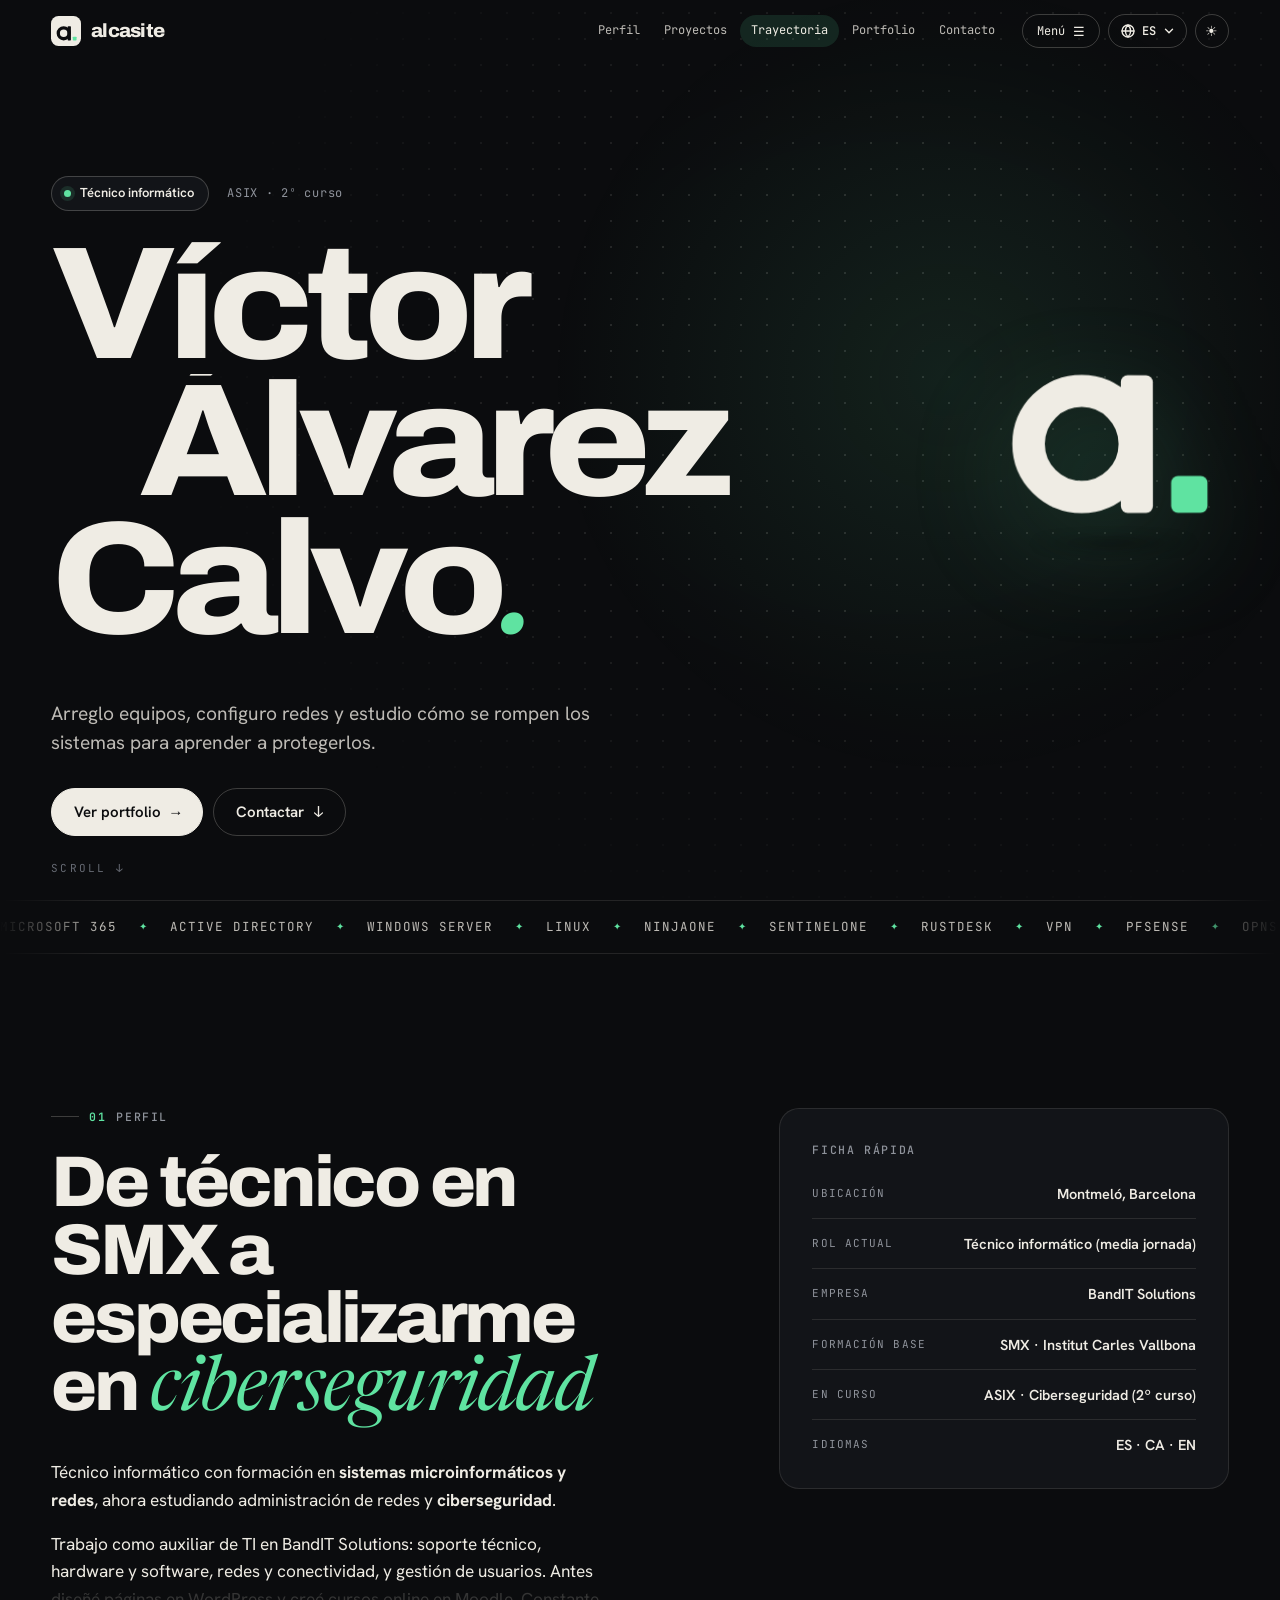
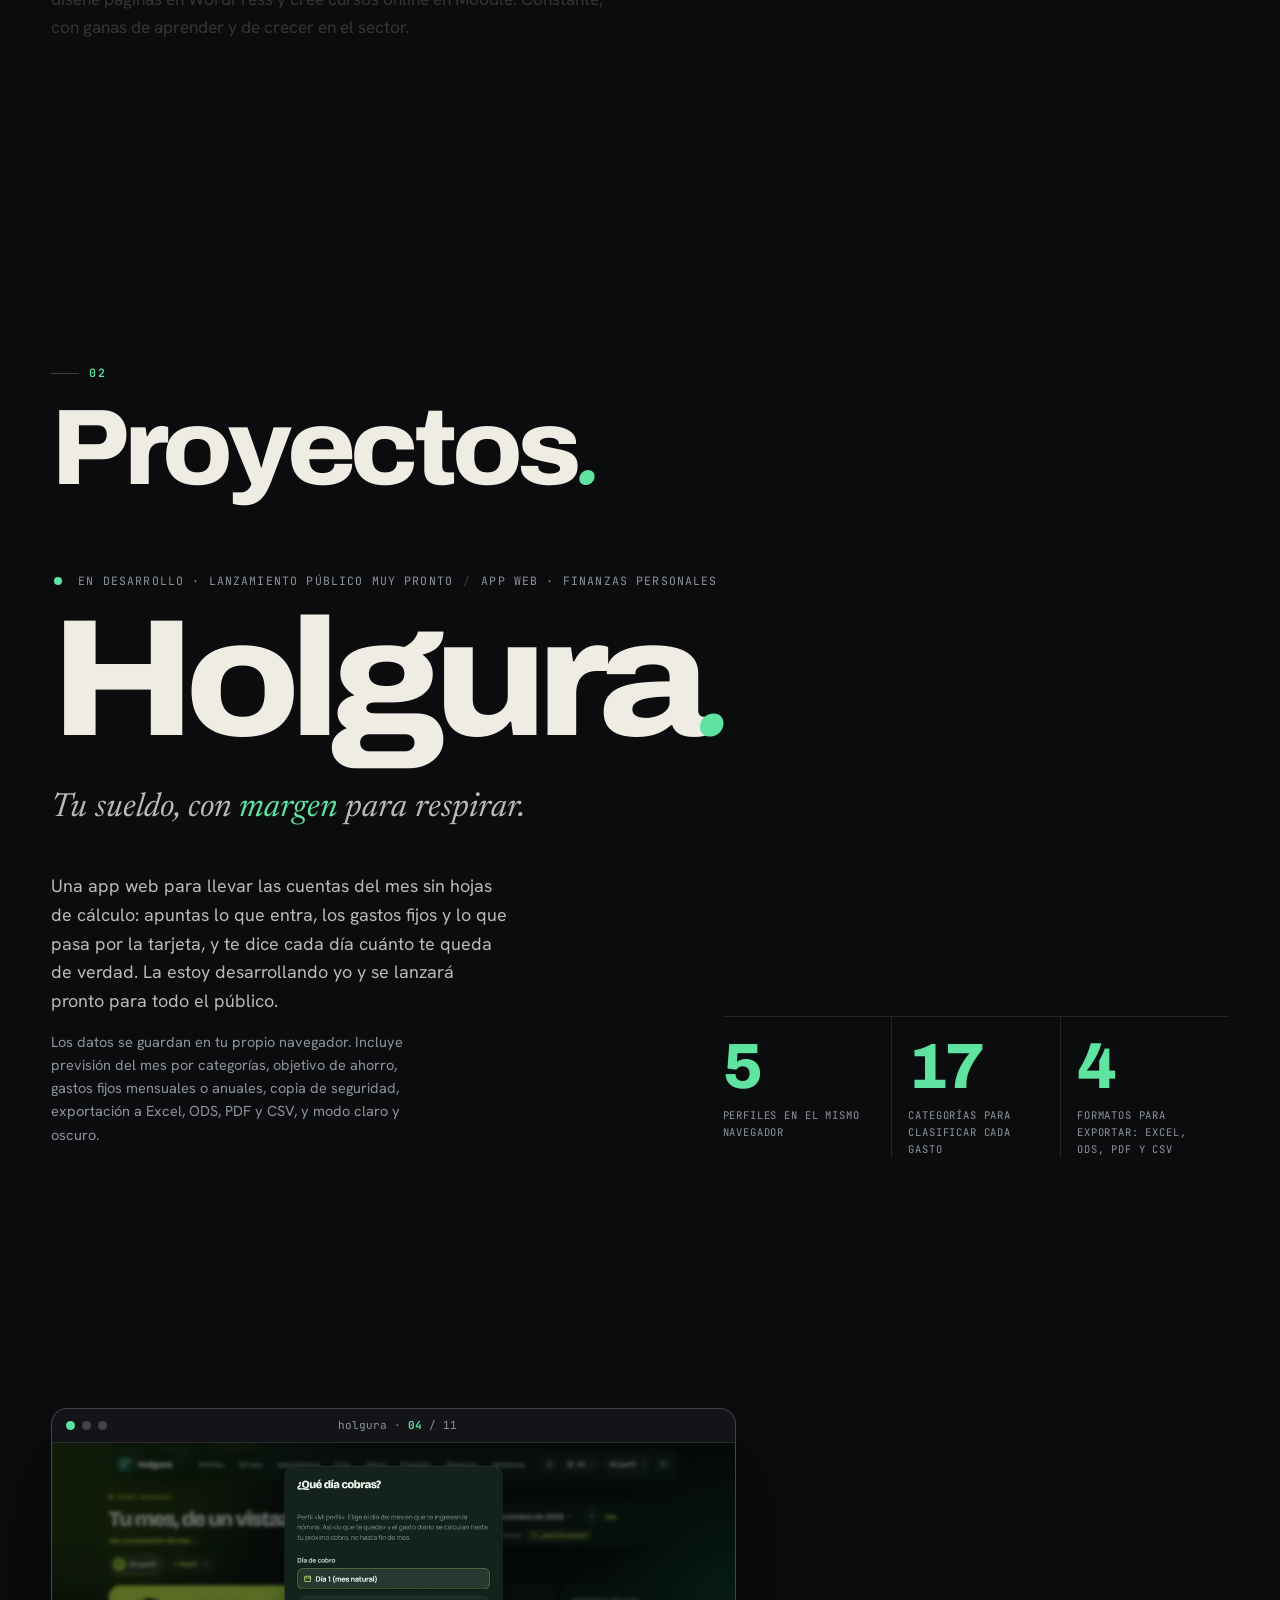
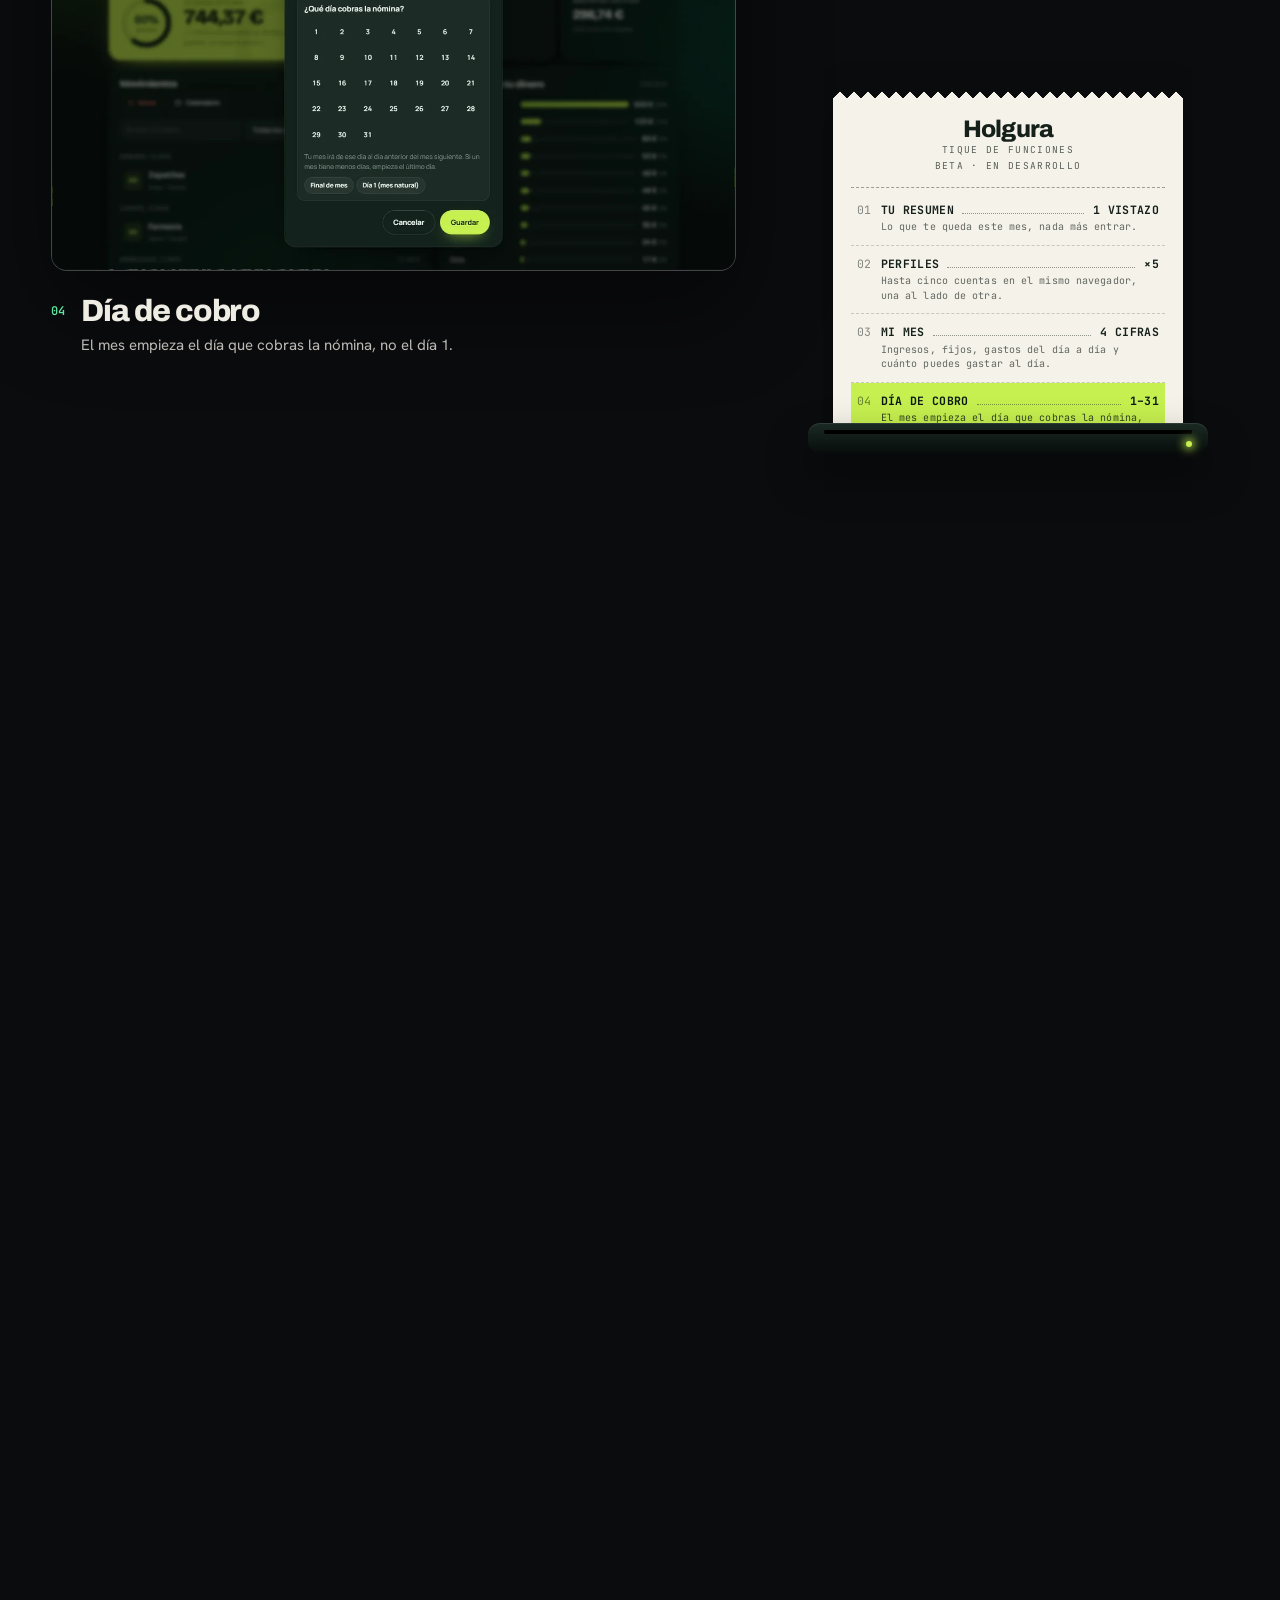
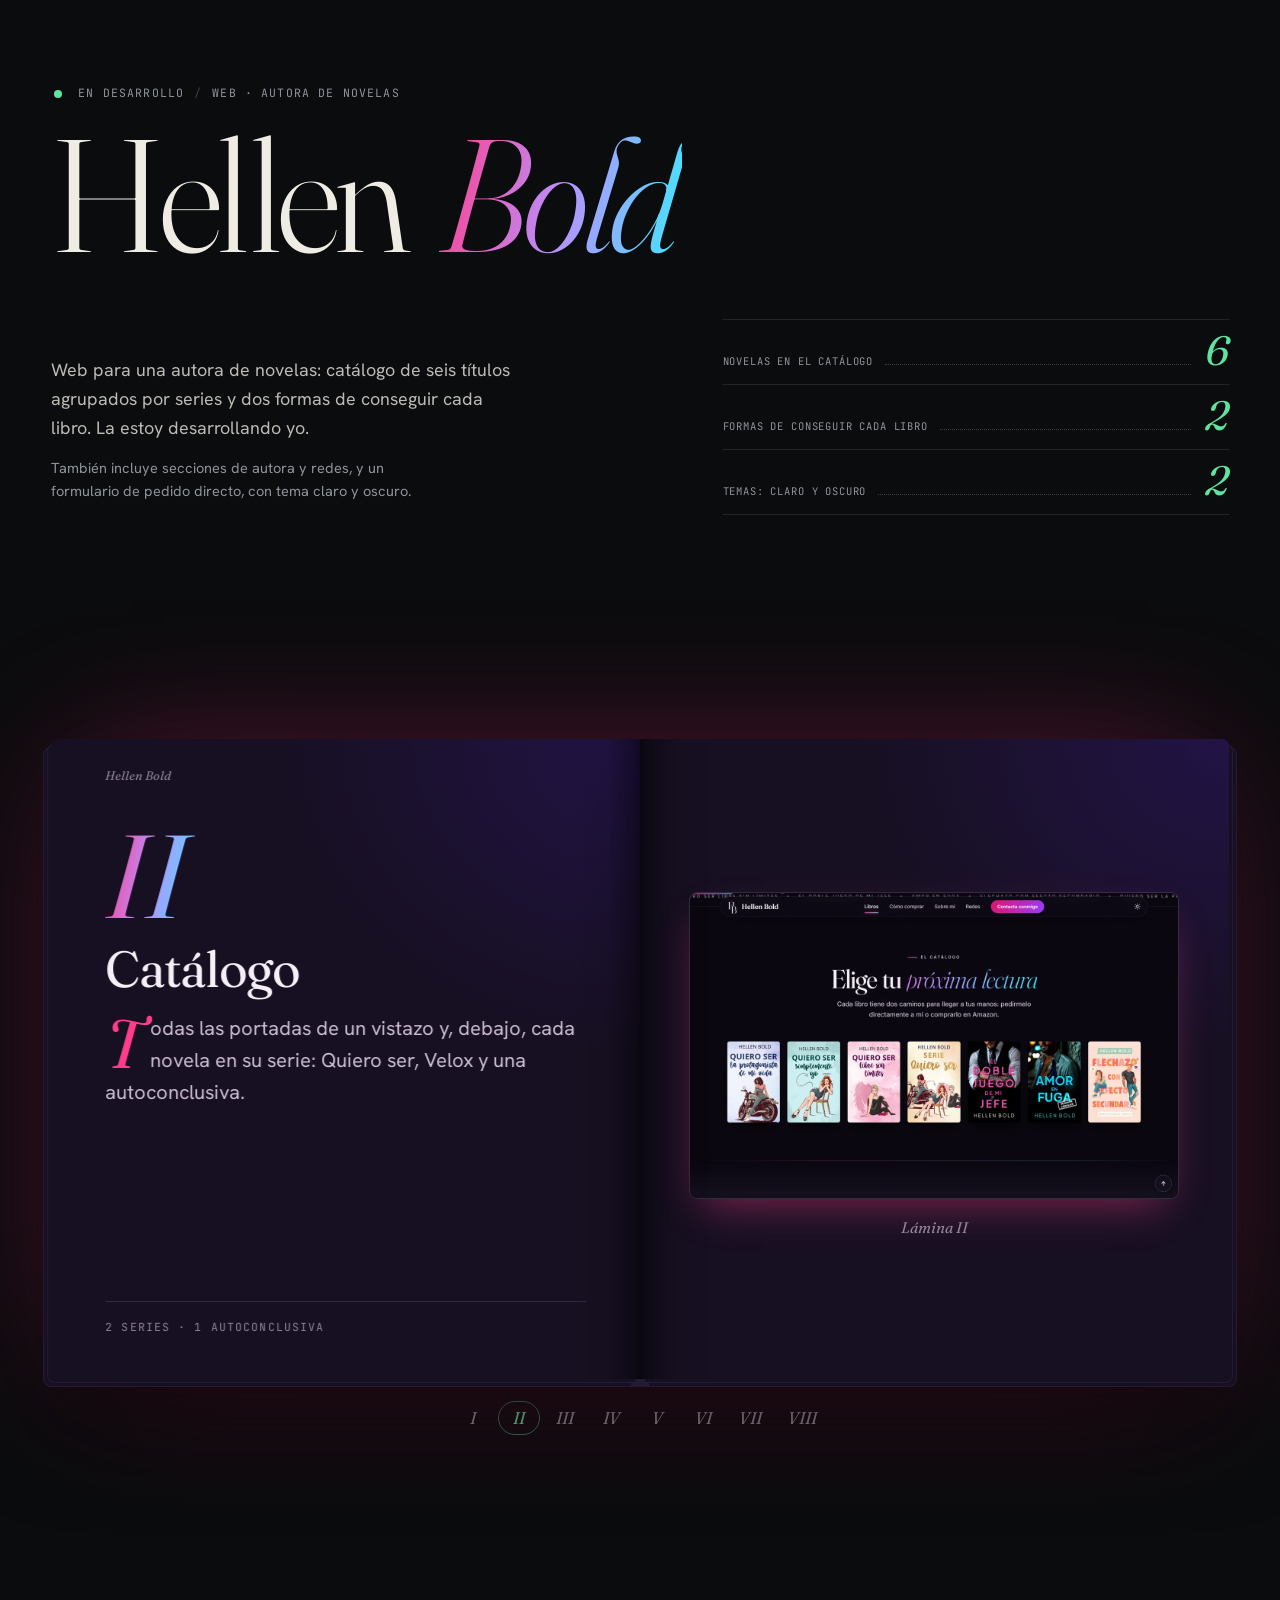
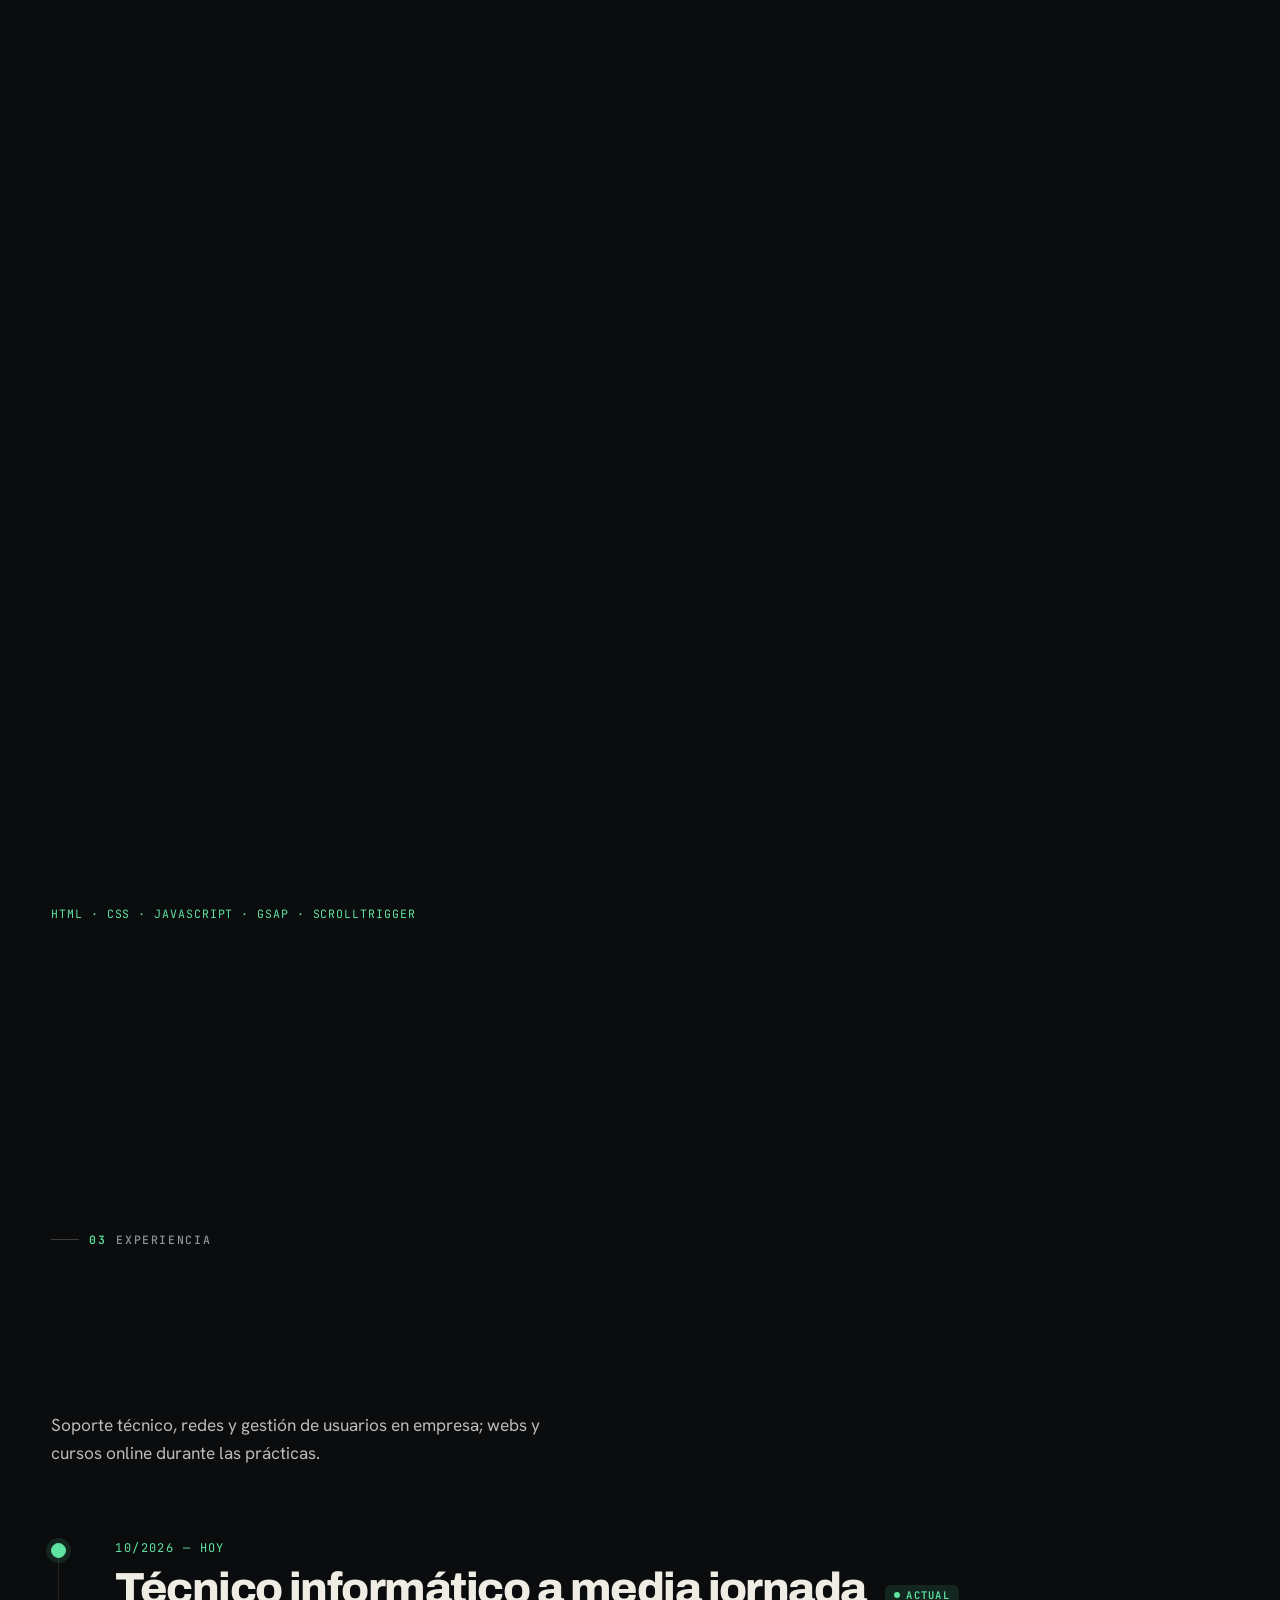
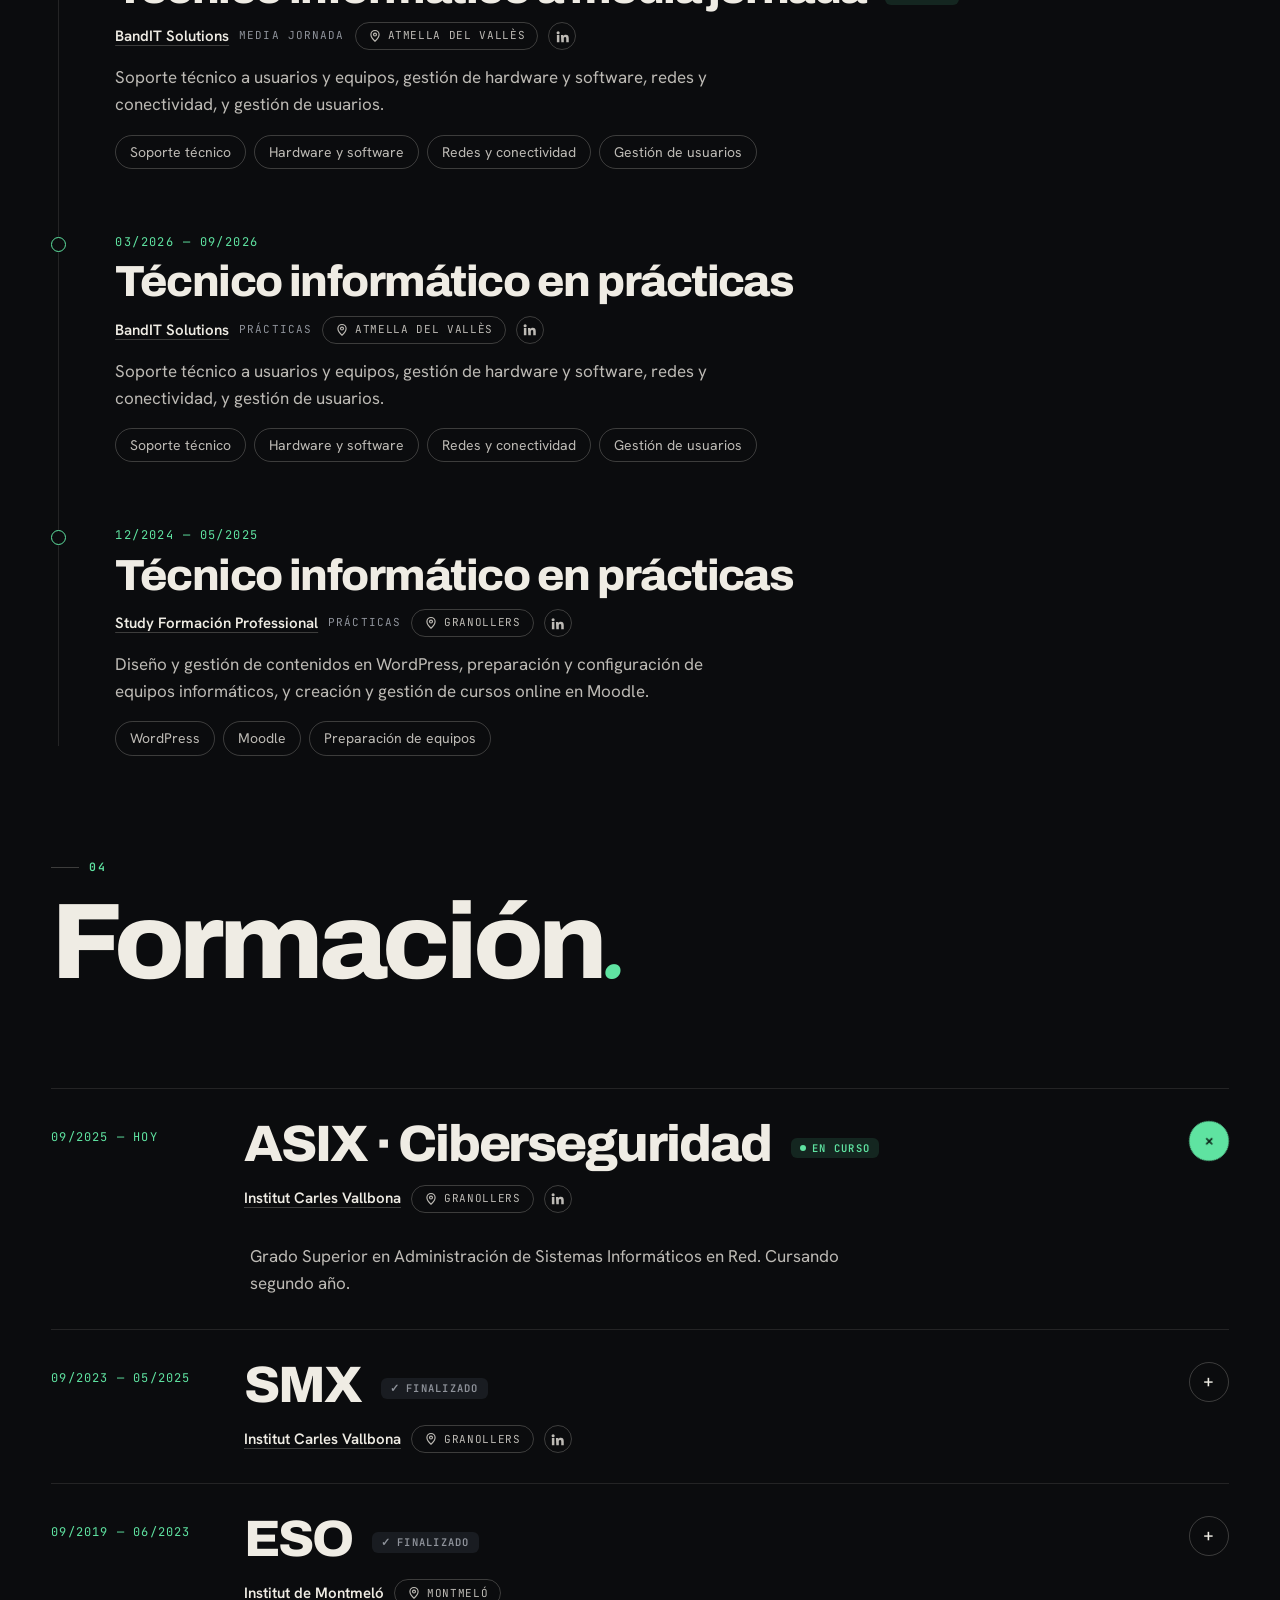
==== commit 89f663e8: "v1.9: la web se abre desde el logo La pantalla de carga se abre por una ventana con la forma de la b" ====
--- a/index.html
+++ b/index.html
@@ -13,15 +13,16 @@
 <link rel="icon" type="image/png" sizes="192x192" href="assets/icon-192.png?v=2">
 <link rel="apple-touch-icon" href="assets/apple-touch-icon.png?v=2">
 <link rel="preload" href="assets/fonts/archivo.woff2" as="font" type="font/woff2" crossorigin>
-<link rel="stylesheet" href="styles.css?v=20261104h">
-<script defer src="main.js?v=20261104h"></script>
+<link rel="stylesheet" href="styles.css?v=20261105a">
+<script defer src="main.js?v=20261105a"></script>
 </head>
 <body>
 
 <div id="splash" class="splash" aria-hidden="true">
+  <span class="splash-hole"></span>
   <div class="splash-in">
-    <svg class="logo-mark" viewBox="0 0 64 64" aria-hidden="true"><rect class="lm-tile" width="64" height="64" rx="16"/><circle class="lm-a" cx="27" cy="37" r="11.5"/><rect class="lm-s" x="35.5" y="22" width="7" height="30" rx="1.5"/><rect class="lm-c" x="46.5" y="44" width="8" height="8" rx="1.5"/></svg>
-    <span class="splash-name">alcasite<i class="caret"></i></span>
+    <span class="splash-mark"><i></i><svg class="logo-mark" viewBox="0 0 64 64" aria-hidden="true"><rect class="lm-tile" width="64" height="64" rx="16"/><circle class="lm-a" cx="27" cy="37" r="11.5"/><rect class="lm-s" x="35.5" y="22" width="7" height="30" rx="1.5"/><rect class="lm-c" x="46.5" y="44" width="8" height="8" rx="1.5"/></svg></span>
+    <span class="splash-name"><span class="nm">alcasite</span><i class="caret"></i></span>
     <span class="splash-bar"><i></i></span>
   </div>
 </div>
@@ -425,7 +426,7 @@
 
 <footer>
   <span class="foot-logo"><svg class="logo-mark" viewBox="0 0 64 64" aria-hidden="true"><rect class="lm-tile" width="64" height="64" rx="16"/><circle class="lm-a" cx="27" cy="37" r="11.5"/><rect class="lm-s" x="35.5" y="22" width="7" height="30" rx="1.5"/><rect class="lm-c" x="46.5" y="44" width="8" height="8" rx="1.5"/></svg><span class="wordmark">alcasite</span></span>
-  <span>© <span id="year">2026</span> Víctor Álvarez Calvo <a class="foot-ver" href="versiones.html" title="Versiones">v1.8</a></span>
+  <span>© <span id="year">2026</span> Víctor Álvarez Calvo <a class="foot-ver" href="versiones.html" title="Versiones">v1.9</a></span>
   <nav class="legal-links" aria-label="Legal"><a href="legal.html#aviso" data-i18n="footer.legal">Aviso legal</a><a href="legal.html#privacidad" data-i18n="footer.privacy">Privacidad</a><a href="legal.html#cookies" data-i18n="footer.cookies">Cookies</a></nav>
   <span data-i18n="footer.role">Técnico informático · ASIX</span>
 </footer>
--- a/styles.css
+++ b/styles.css
@@ -110,18 +110,42 @@
 .progress span{display:block;height:100%;background:var(--accent-fill);transform:scaleX(0);transform-origin:left}
 
 /* ---------- pantalla de carga ---------- */
+/* pantalla de carga: el logo late y la pantalla se abre por una ventana con la forma de la baldosa del logo */
 .splash{display:none}
-.js .splash{position:fixed;inset:0;z-index:200;display:flex;align-items:center;justify-content:center;background:var(--bg);clip-path:inset(0 0 0 0);transition:clip-path .9s var(--ease-out),opacity .4s .6s ease,visibility 0s linear .95s;animation:splash-safety .5s ease 3s forwards}
+.js .splash{--sp-io:cubic-bezier(.77,0,.18,1);position:fixed;inset:0;z-index:200;display:flex;align-items:center;justify-content:center;overflow:hidden;transition:opacity .35s ease 1.1s,visibility 0s linear 1.45s;animation:splash-safety .5s ease 4s forwards}
 .js.no-splash .splash{display:none}
-.js .splash.is-done{clip-path:inset(0 0 100% 0);opacity:0;visibility:hidden;pointer-events:none}
-.splash-in{display:flex;flex-direction:column;align-items:center;gap:16px}
+.js .splash.is-done{opacity:0;visibility:hidden;pointer-events:none}
+/* la ventana: un hueco que empieza como un rombo diminuto y crece hasta ser un cuadrado redondeado; su sombra enorme es el fondo */
+.splash-hole{position:absolute;left:var(--hx,50%);top:var(--hy,50%);width:0;height:0;border-radius:24%;transform:translate(-50%,-50%) rotate(45deg);
+  box-shadow:0 0 0 0 transparent,0 0 0 0 transparent,0 0 0 170vmax var(--bg),inset 0 0 0 0 transparent;
+  transition:width 1.3s var(--sp-io),height 1.3s var(--sp-io),transform 1.3s var(--sp-io),box-shadow .35s ease}
+.splash.is-done .splash-hole{width:140vmax;height:140vmax;transform:translate(-50%,-50%) rotate(0deg);
+  box-shadow:0 0 0 2px var(--accent-fill),0 0 48px 10px color-mix(in srgb,var(--accent-fill) 32%,transparent),0 0 0 170vmax var(--bg),inset 0 0 44px 4px color-mix(in srgb,var(--accent-fill) 24%,transparent)}
+.splash-in{position:relative;z-index:1;display:flex;flex-direction:column;align-items:center;gap:16px}
+.splash.is-done .splash-in{opacity:0;transform:scale(.86);transition:opacity .35s ease,transform .8s var(--sp-io)}
 .splash-in .theme-img{width:104px;height:auto;animation:splash-logo .9s var(--ease-out) both}
 .splash-name{font-family:var(--disp);font-size:20px;font-weight:800;letter-spacing:-.01em;color:var(--ink);animation:splash-logo .9s .12s var(--ease-out) both}
+/* un brillo verde recorre el nombre una vez */
+.splash-name .nm{background:linear-gradient(100deg,var(--ink) 0%,var(--ink) 38%,var(--accent-fill) 50%,var(--ink) 62%,var(--ink) 100%);background-size:300% 100%;background-position:100% 0;-webkit-background-clip:text;background-clip:text;color:transparent;animation:splash-shine 1.5s .35s var(--sp-io) forwards}
+/* el logo late: ondas con la forma de su baldosa */
+.splash-mark{position:relative;display:grid;place-items:center;width:84px;height:84px}
+.splash-mark::before{content:"";position:absolute;inset:-28px;border-radius:50%;background:radial-gradient(circle,color-mix(in srgb,var(--accent-fill) 16%,transparent) 0%,transparent 68%);pointer-events:none}
+.splash-mark::after,.splash-mark i{content:"";position:absolute;inset:0;border-radius:24%;border:1.5px solid var(--accent-fill);opacity:0;pointer-events:none;animation:splash-ripple 2s .55s var(--ease-out) infinite}
+.splash-mark i{animation-delay:1.55s}
+.splash-mark .logo-mark{position:relative}
 .splash-bar{position:relative;width:120px;height:2px;background:var(--line);border-radius:2px;overflow:hidden;margin-top:4px}
-.splash-bar i{position:absolute;inset:0;background:var(--accent-fill);transform-origin:left;transform:scaleX(0);animation:splash-fill 1.15s .15s cubic-bezier(.65,0,.35,1) forwards}
-@keyframes splash-logo{from{opacity:0;transform:translateY(10px) scale(.96)}to{opacity:1;transform:none}}
+.splash-bar i{position:absolute;inset:0;background:var(--accent-fill);box-shadow:0 0 10px var(--accent-fill);transform-origin:left;transform:scaleX(0);animation:splash-fill 1.15s .15s cubic-bezier(.65,0,.35,1) forwards}
+@keyframes splash-logo{from{opacity:0;transform:translateY(10px) scale(.96);filter:blur(6px)}to{opacity:1;transform:none;filter:none}}
 @keyframes splash-fill{to{transform:scaleX(1)}}
-@keyframes splash-safety{to{opacity:0;pointer-events:none;clip-path:inset(0 0 100% 0);visibility:hidden}}
+@keyframes splash-shine{to{background-position:0 0}}
+@keyframes splash-ripple{0%{opacity:.75;transform:scale(1)}100%{opacity:0;transform:scale(1.85)}}
+@keyframes splash-safety{to{opacity:0;pointer-events:none;visibility:hidden}}
+@media (prefers-reduced-motion:reduce){
+  .splash-mark::after,.splash-mark i{animation:none}
+  .splash-name .nm{animation:none;background:none;color:var(--ink)}
+  .splash-hole{transition:none}
+  .js .splash{transition:opacity .3s ease,visibility 0s linear .3s}
+}
 
 /* ---------- hero ---------- */
 .hero{position:relative;min-height:100vh;min-height:100svh;display:flex;flex-direction:column;justify-content:flex-end;padding:130px var(--gut) 64px;max-width:var(--max);margin:0 auto;isolation:isolate}
